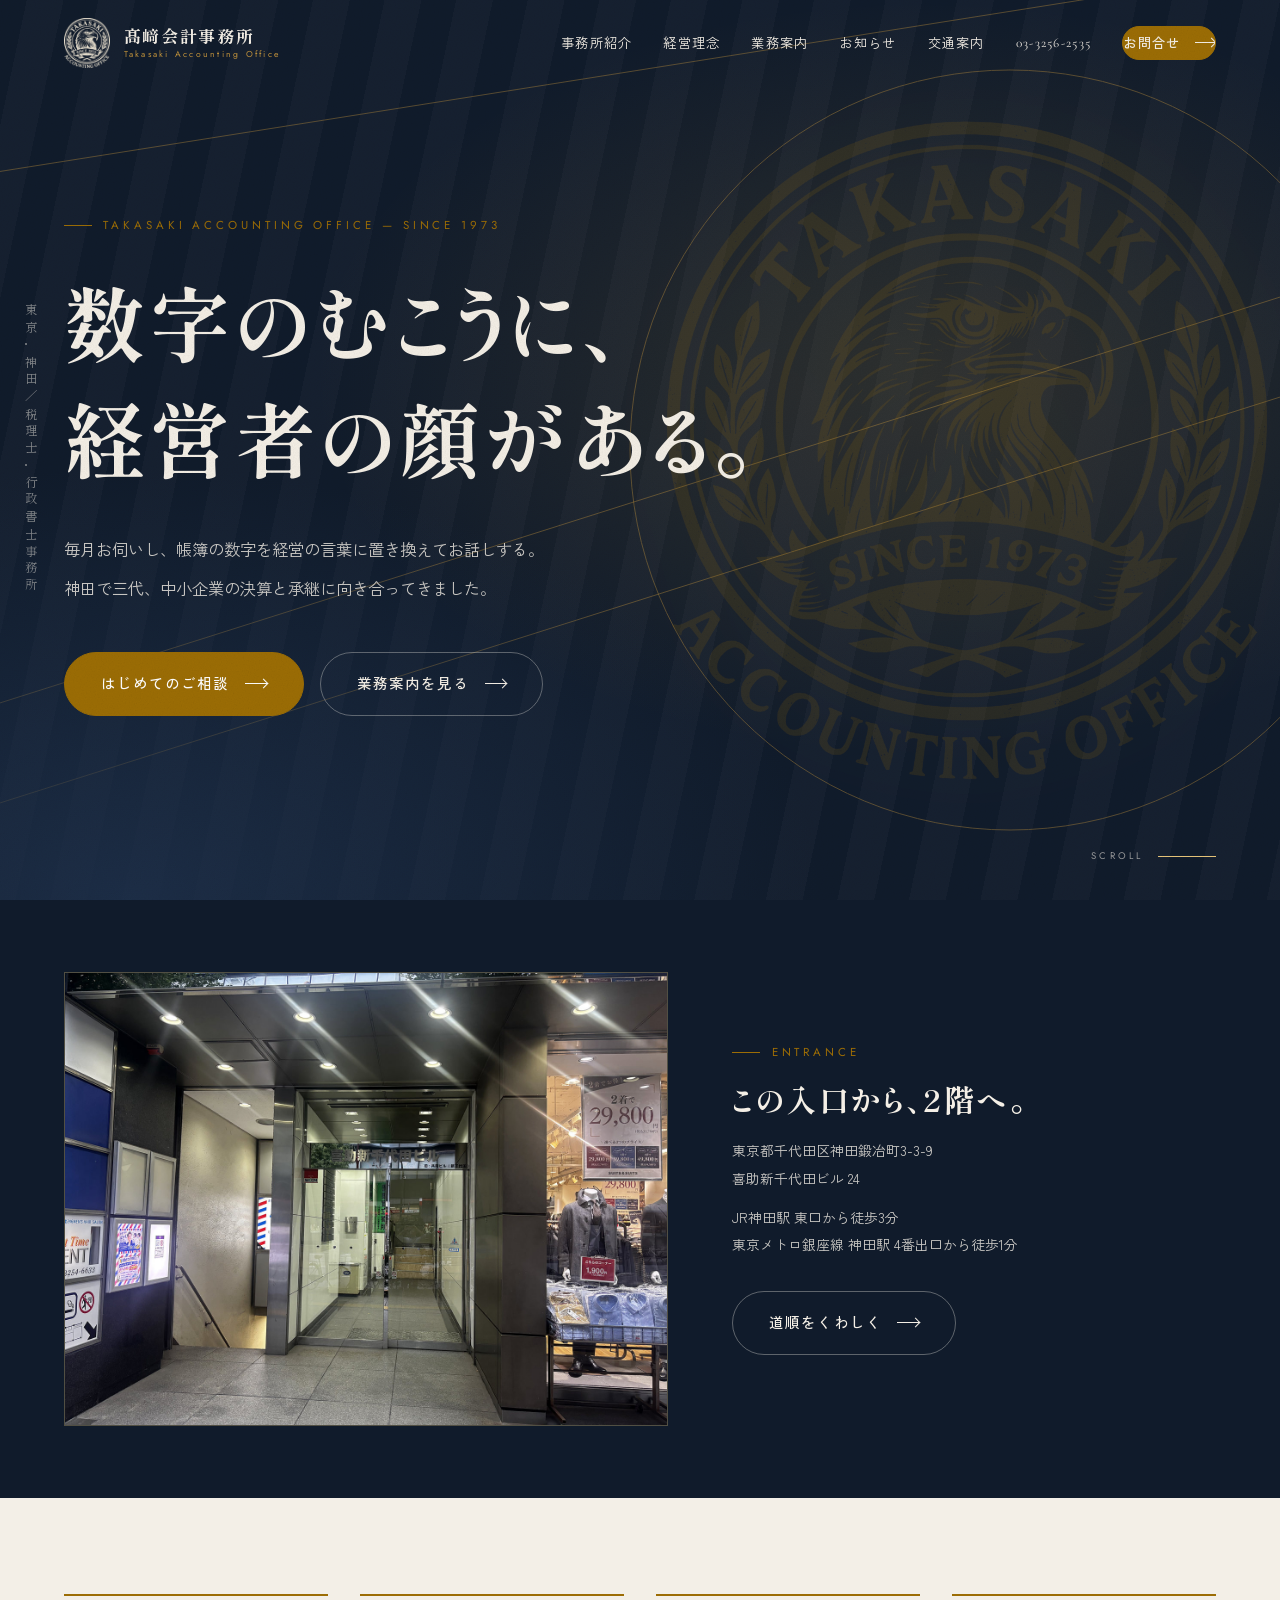
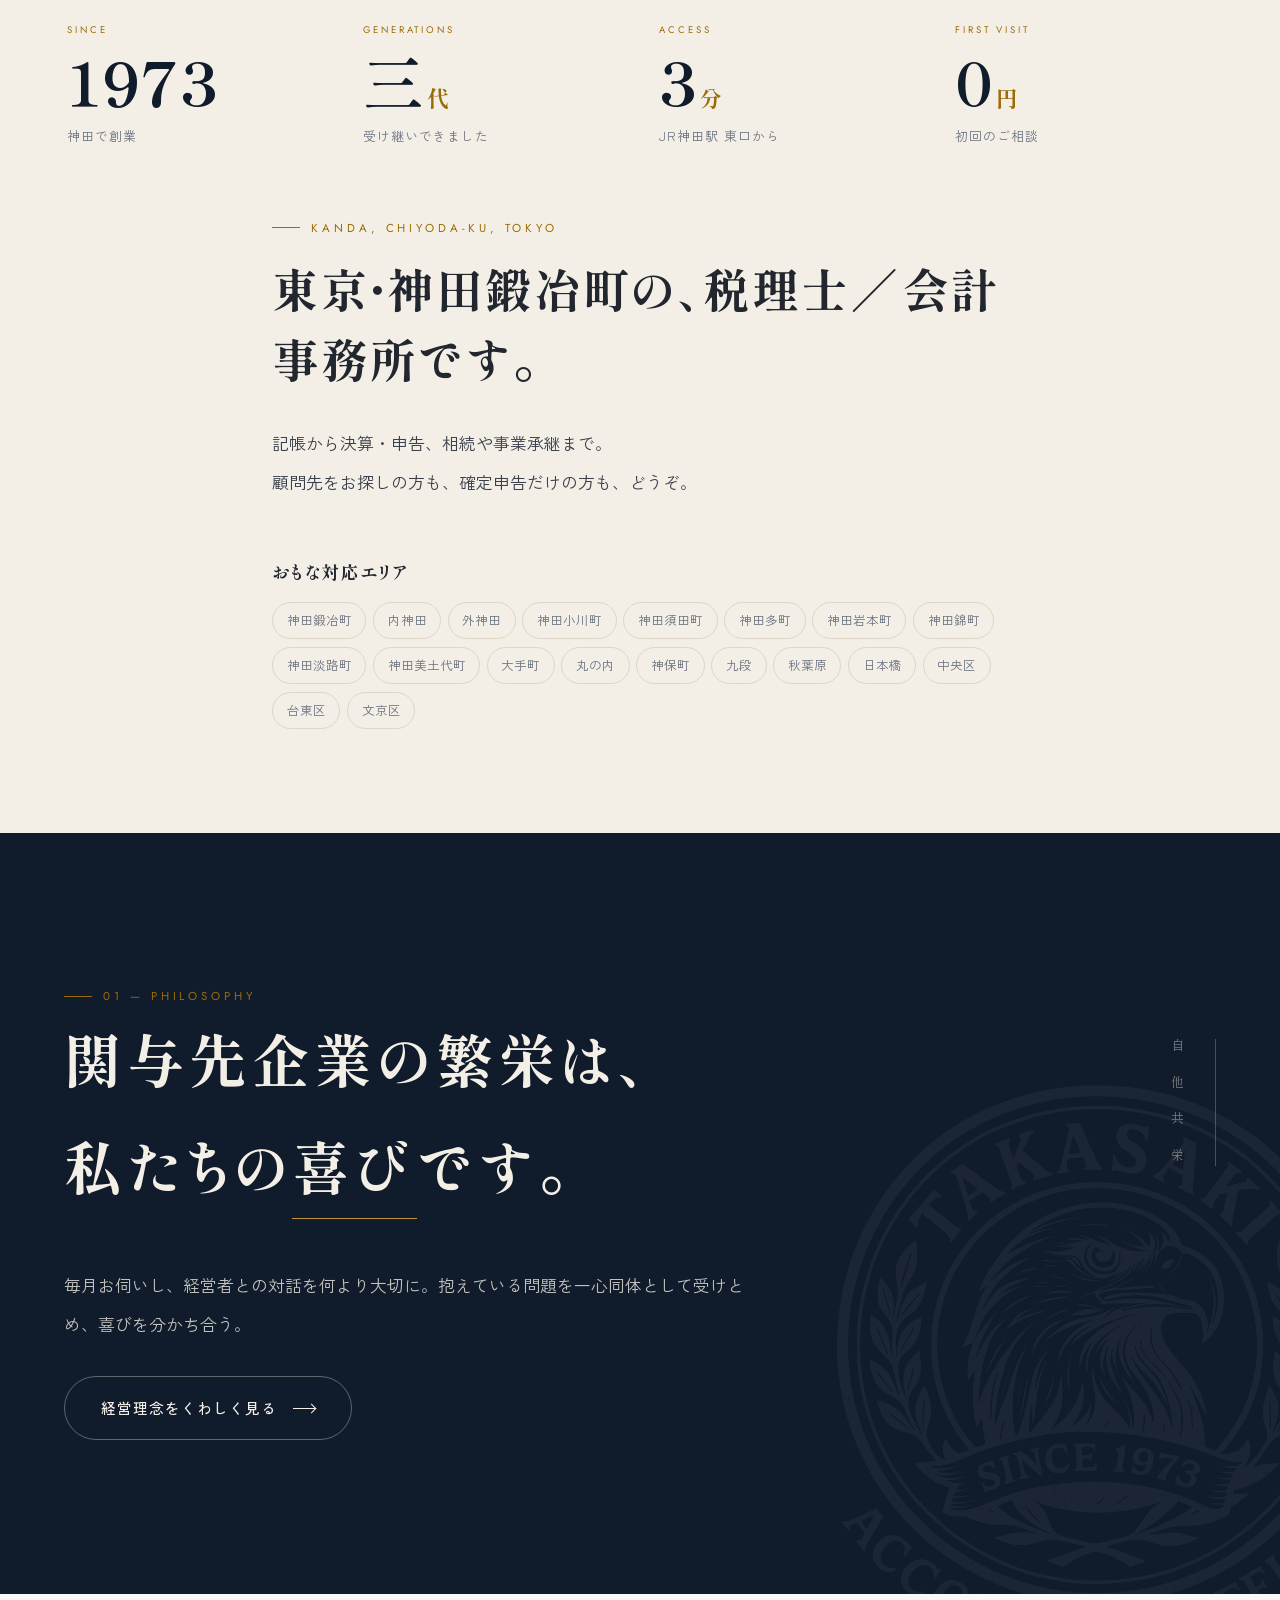
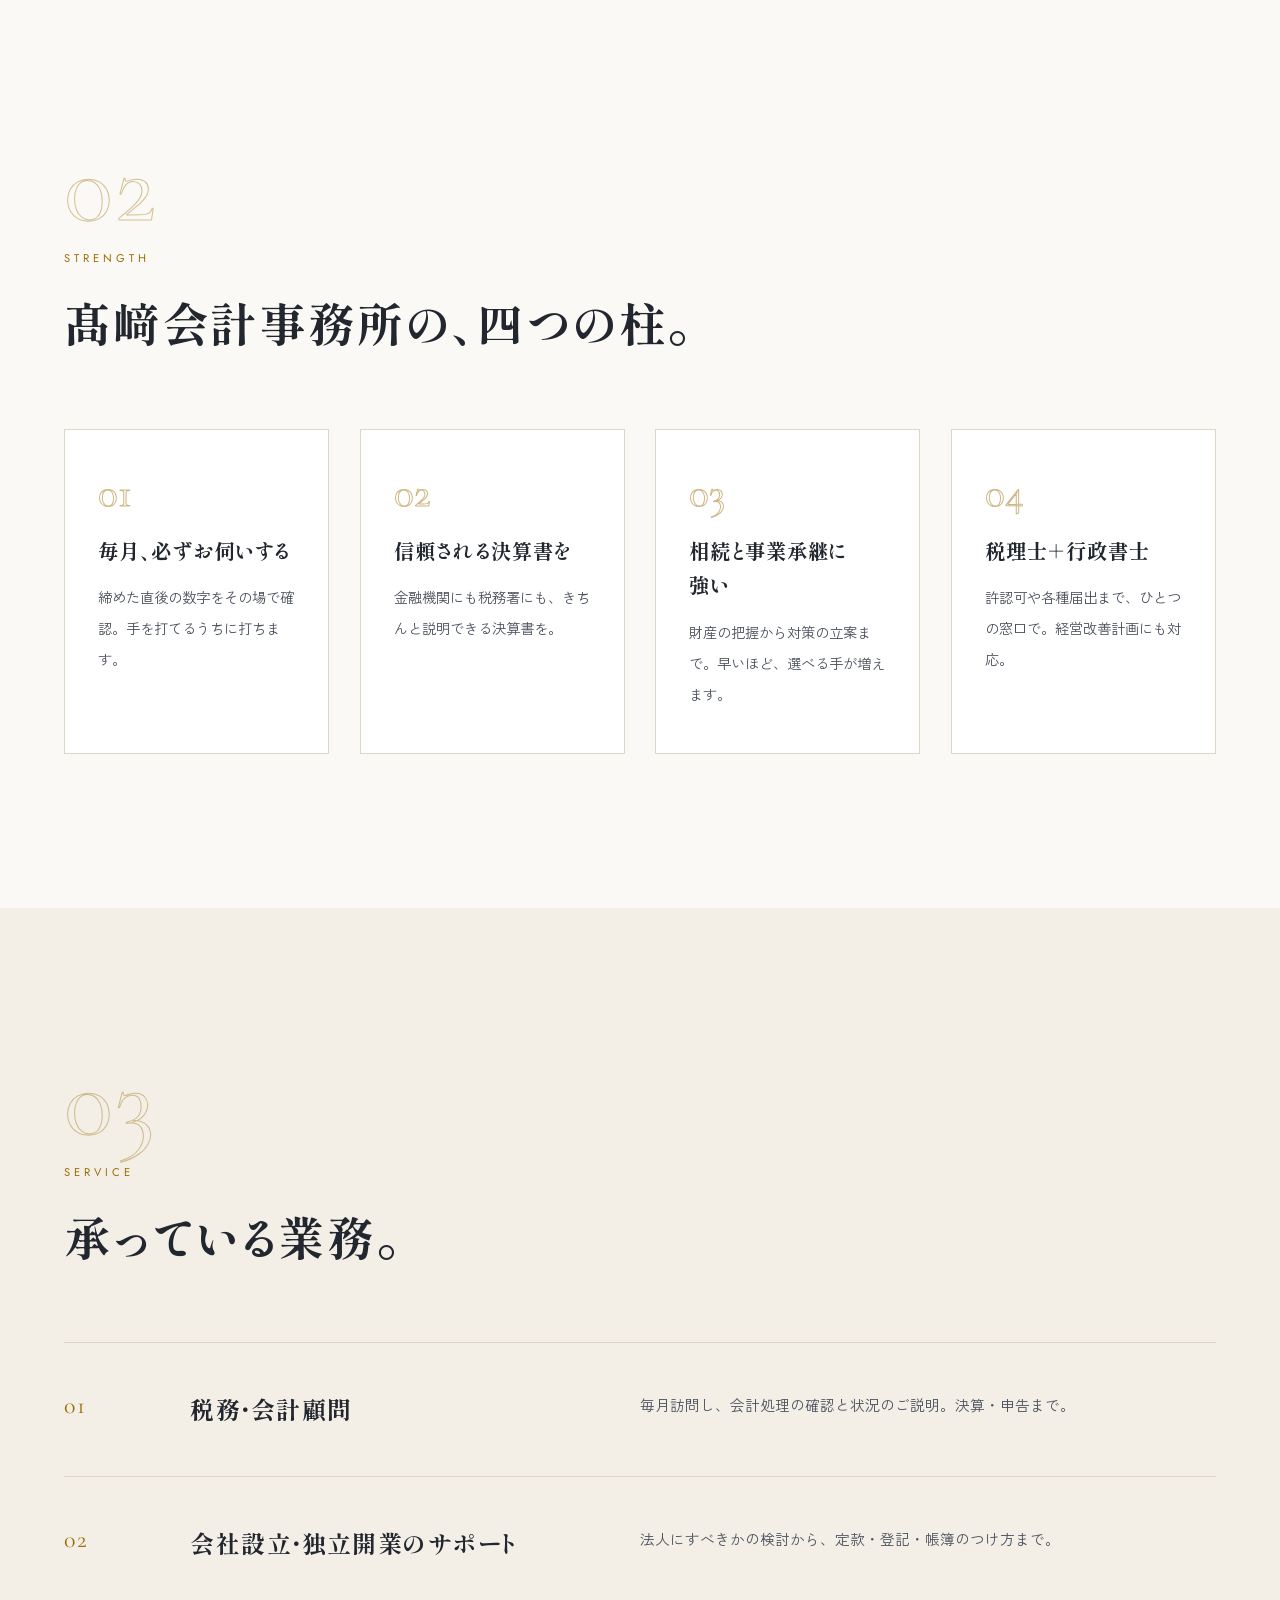
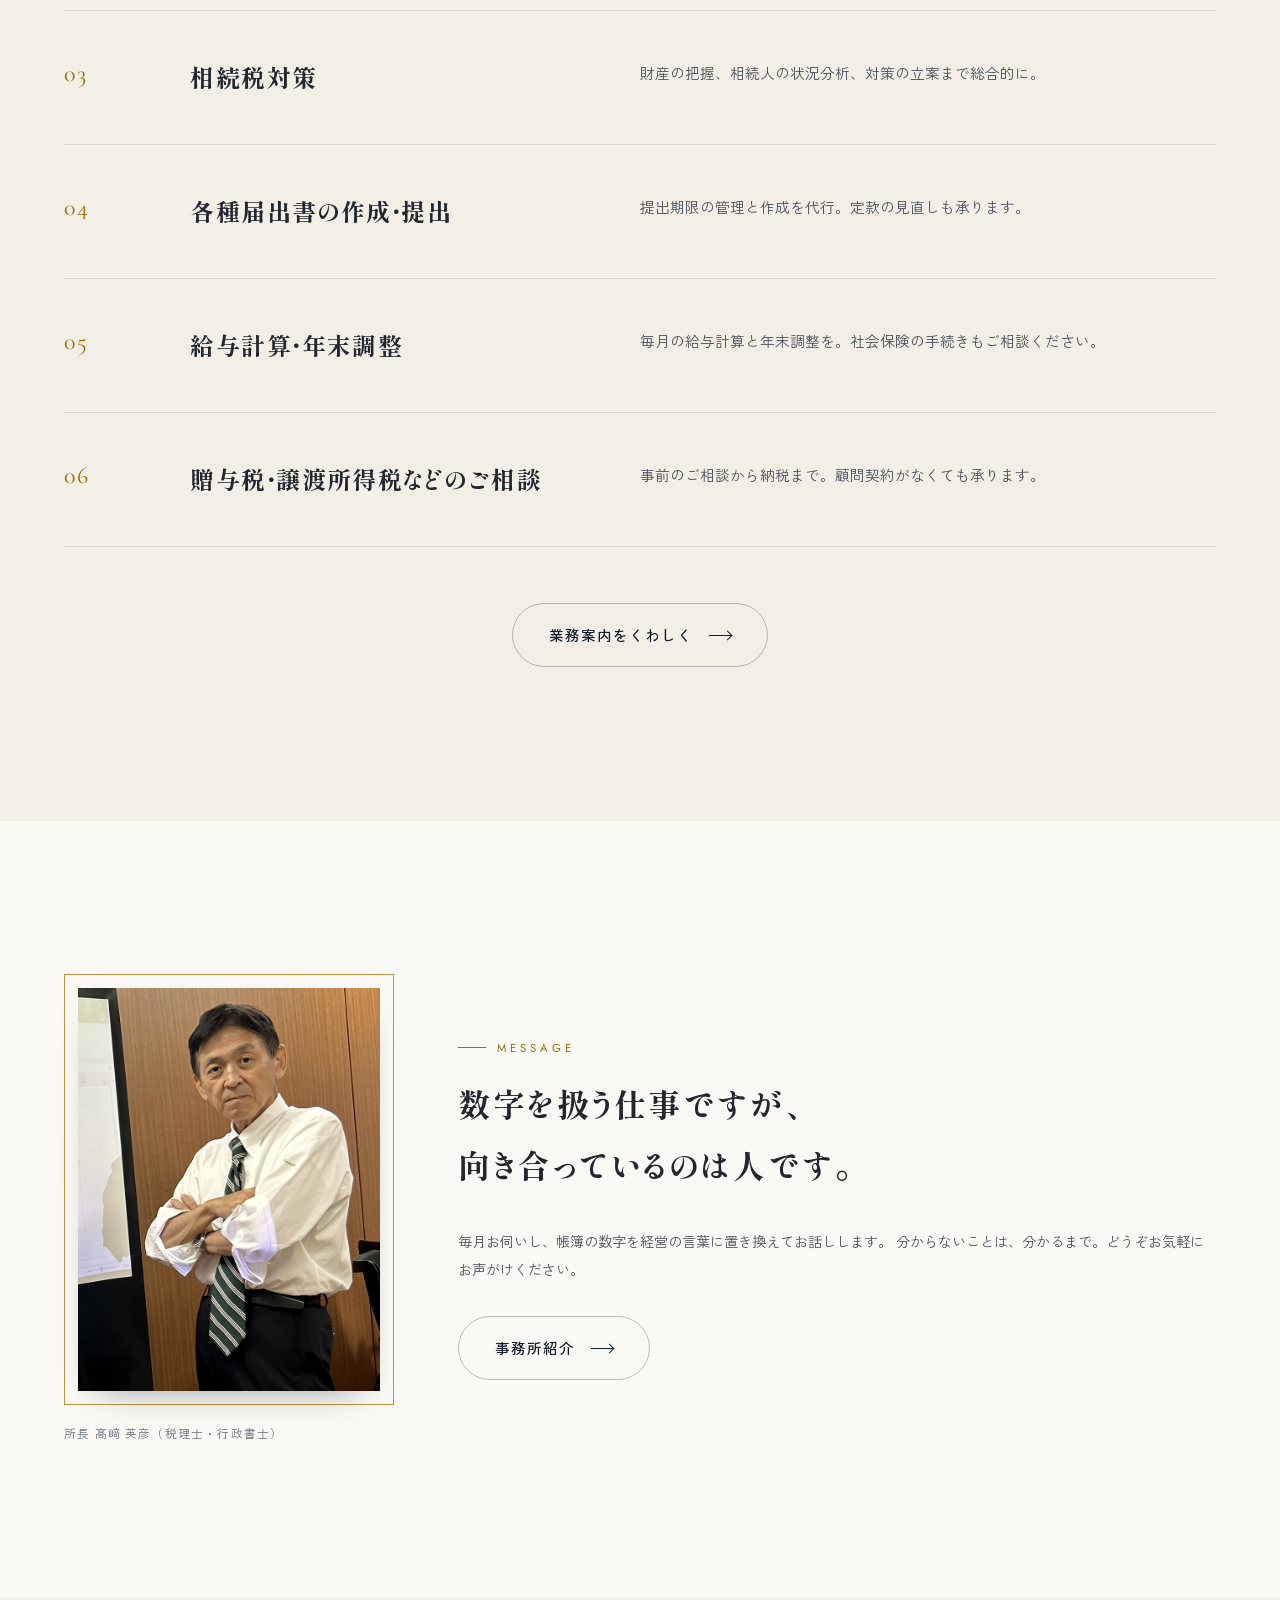
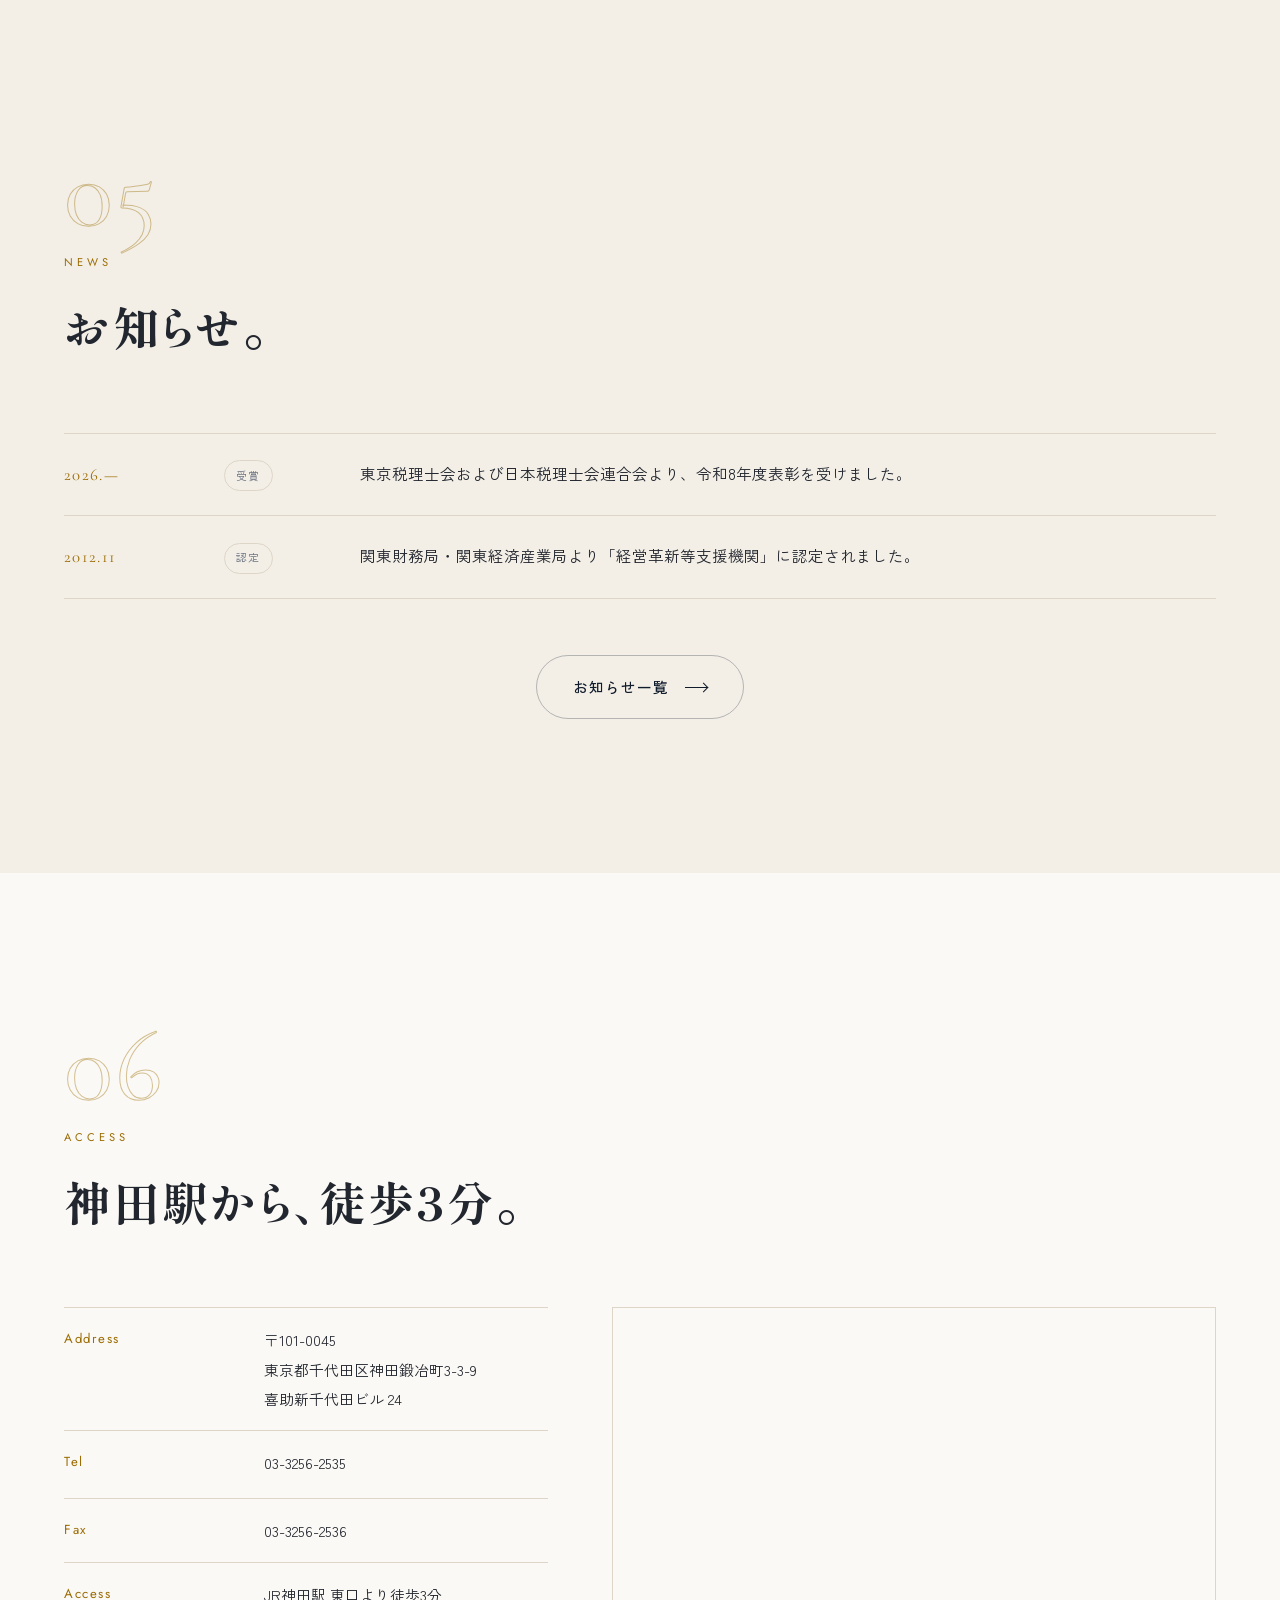
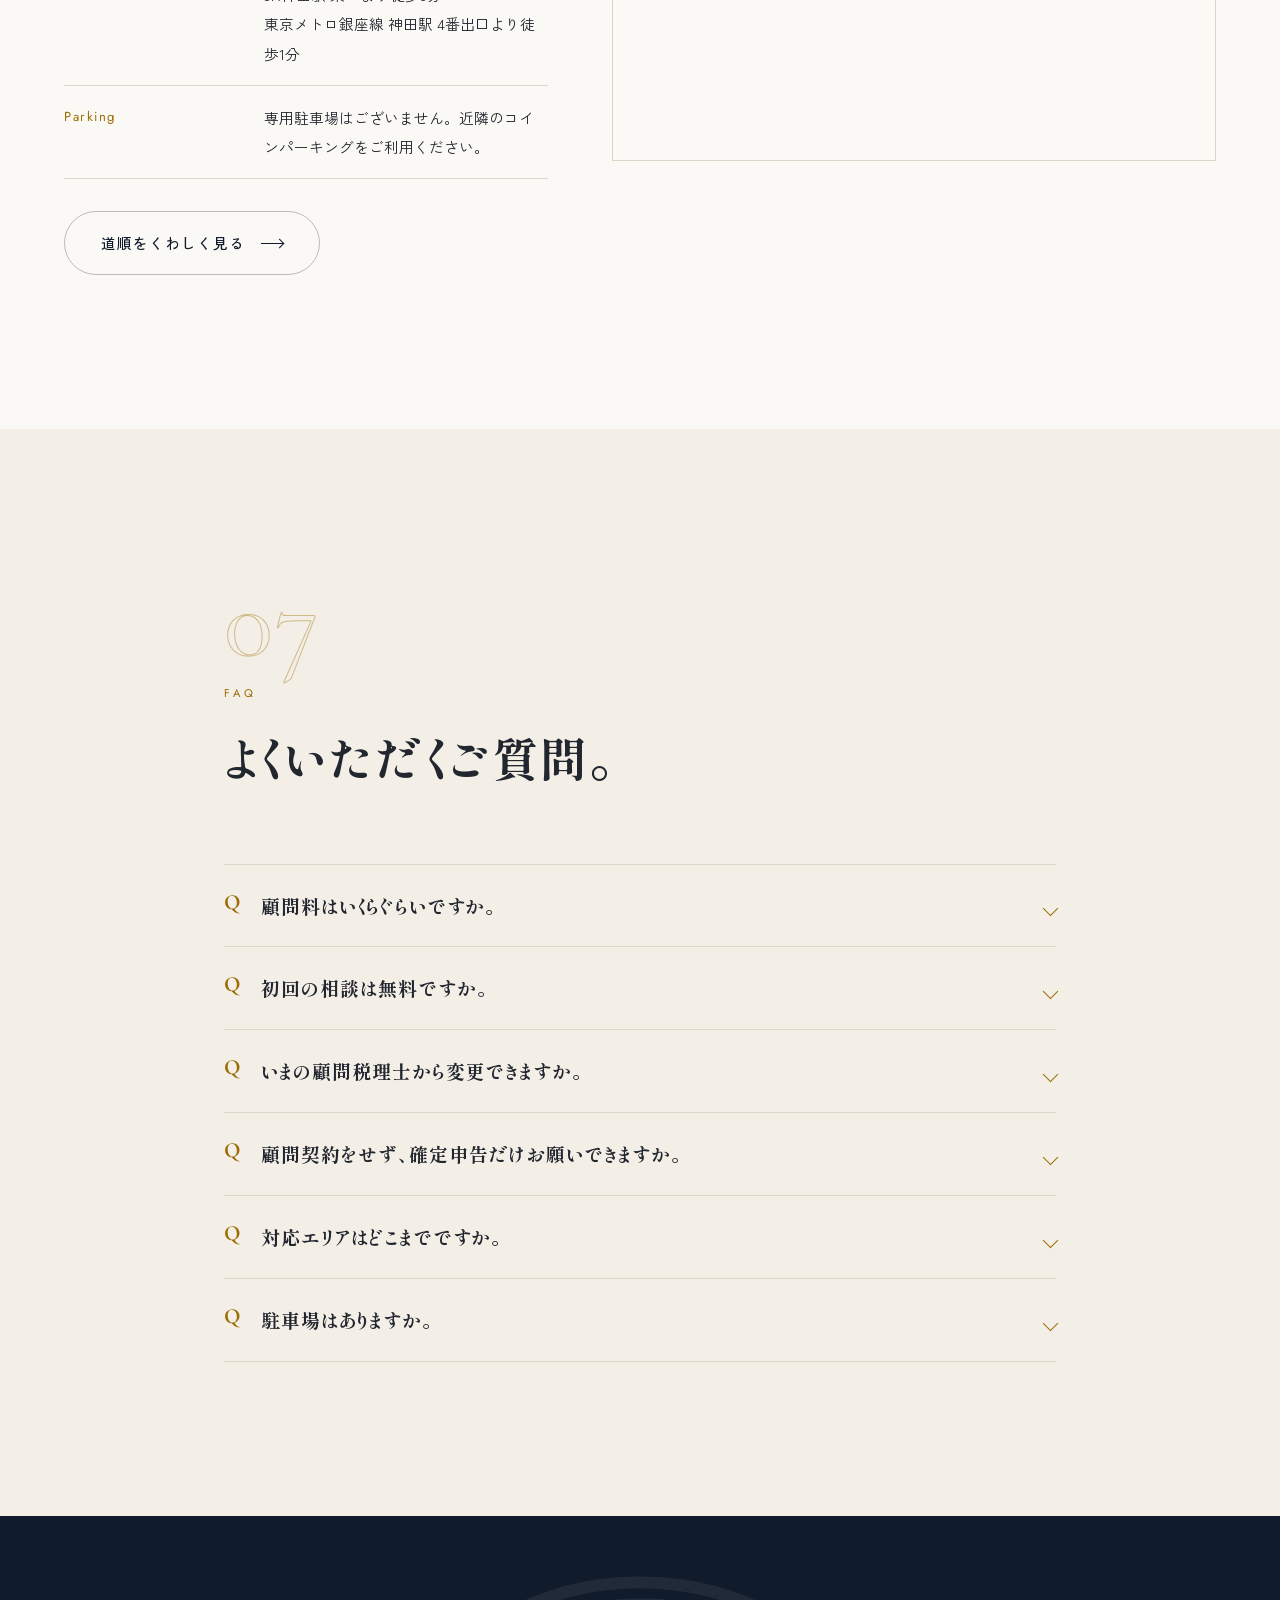
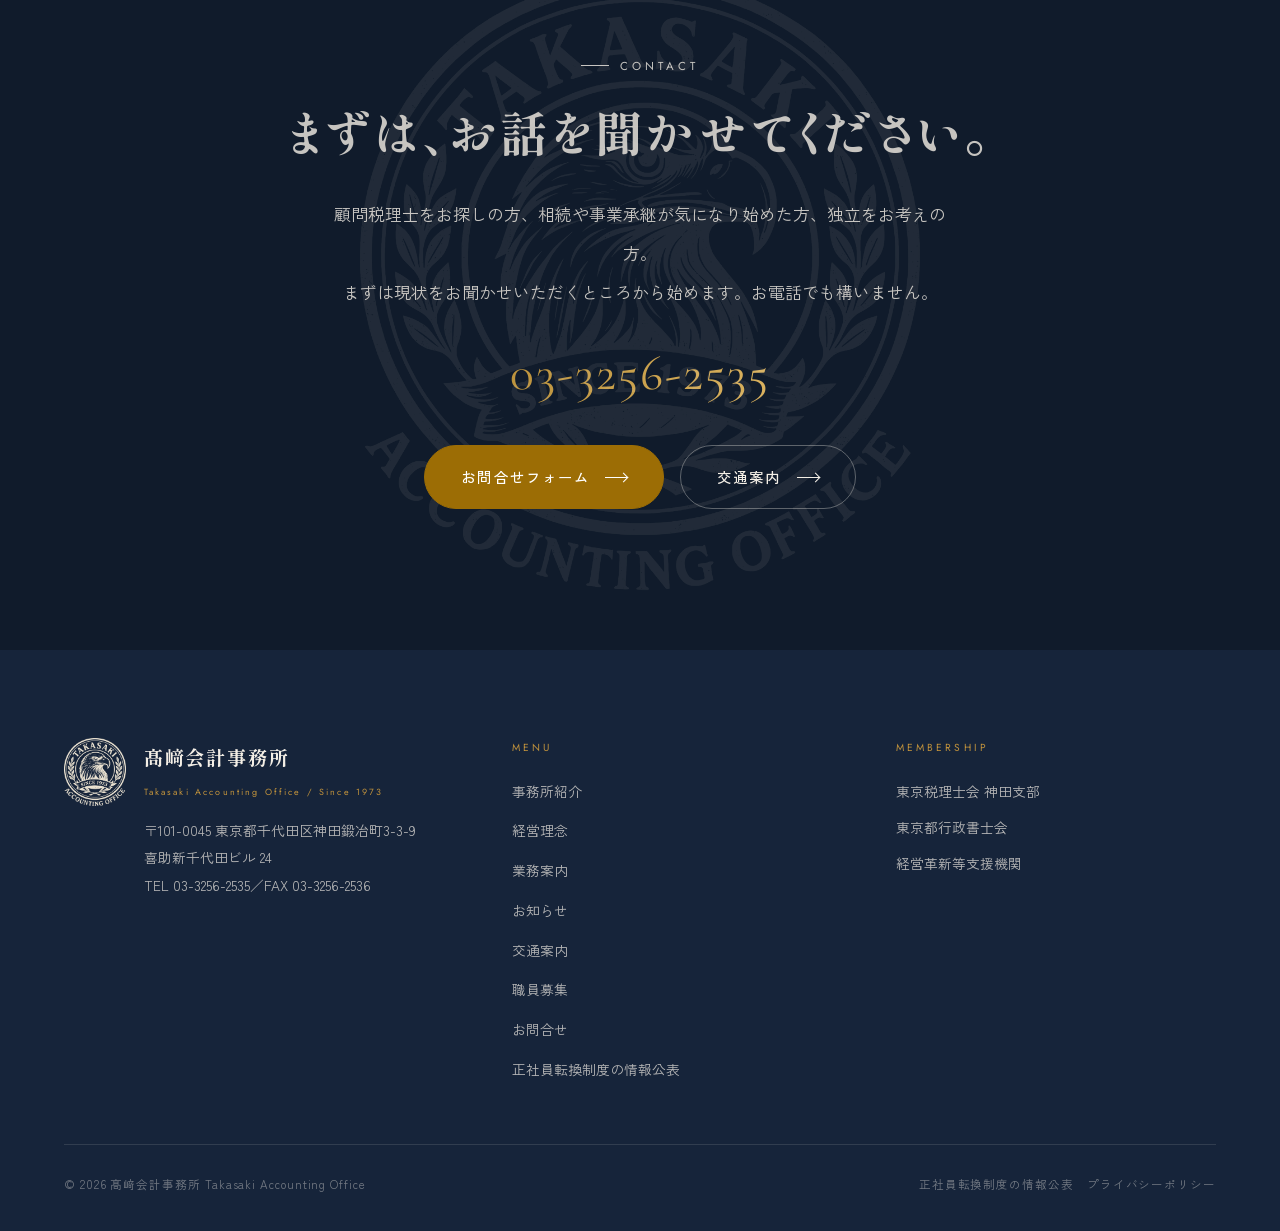
==== index.html @ 15a46e43 "正社員転換制度の情報公表ページを追加（/career-up） キャリアアップ助成金（正社員化コース）の情報公表加算の要件に基づく。 公表日は令和8年11月26日。URLは固定で運用する。  - car" ====
<!doctype html>
<html lang="ja">
<head>
<meta charset="utf-8">
<meta name="viewport" content="width=device-width, initial-scale=1">
<!-- Google Search Console の所有権確認。消さないでください -->
<meta name="google-site-verification" content="8QegLdNRgob9LxWhHqgyndq1oMF9WiNy9AwaGreu6V0" />
<title>神田の税理士・会計事務所なら髙﨑会計事務所｜東京都千代田区</title>
<meta name="description" content="東京都千代田区神田鍛冶町の税理士・会計事務所。JR神田駅から徒歩3分。法人・個人の税務顧問、月次巡回監査、会社設立、相続税対策、給与計算、経営改善計画の策定支援まで。税理士・行政書士の髙﨑会計事務所（TEL 03-3256-2535）。">
<!-- ▼独自ドメインを取得したら takasaki-hp.pages.dev を新しいドメインに一括置換してください -->
<link rel="canonical" href="https://takasaki-hp.pages.dev/">
<meta property="og:type" content="website">
<meta property="og:url" content="https://takasaki-hp.pages.dev/">
<meta property="og:site_name" content="髙﨑会計事務所">
<meta property="og:title" content="神田の税理士・会計事務所なら髙﨑会計事務所｜東京都千代田区">
<meta property="og:description" content="東京都千代田区神田鍛冶町の税理士・会計事務所。JR神田駅から徒歩3分。法人・個人の税務顧問、月次巡回監査、会社設立、相続税対策、給与計算、経営改善計画の策定支援まで。税理士・行政書士の髙﨑会計事務所（TEL 03-3256-2535）。">
<meta property="og:image" content="https://takasaki-hp.pages.dev/assets/img/ogp.jpg?v=8479a3fd">
<meta name="twitter:card" content="summary_large_image">
<link rel="icon" href="assets/img/favicon.ico?v=6ceff27e" sizes="any">
<link rel="apple-touch-icon" href="assets/img/apple-touch-icon.png?v=a73fda04">
<link rel="preconnect" href="https://fonts.googleapis.com">
<link rel="preconnect" href="https://fonts.gstatic.com" crossorigin>
<link href="https://fonts.googleapis.com/css2?family=Cormorant+Garamond:wght@300;400&family=Jost:wght@300;400&family=Shippori+Mincho+B1:wght@700;800&family=Zen+Kaku+Gothic+New:wght@400;500&display=swap" rel="stylesheet">
<link rel="stylesheet" href="assets/css/style.css">
<script type="application/ld+json">
{
  "@context": "https://schema.org",
  "@type": "WebSite",
  "name": "髙﨑会計事務所",
  "alternateName": ["高崎会計事務所", "髙﨑会計事務所（神田）", "Takasaki Accounting Office"],
  "url": "https://takasaki-hp.pages.dev/",
  "inLanguage": "ja",
  "publisher": {
    "@type": "Organization",
    "name": "髙﨑会計事務所",
    "url": "https://takasaki-hp.pages.dev/",
    "logo": "https://takasaki-hp.pages.dev/assets/img/icon-512.png?v=ceb0443e"
  }
}
</script>
<script type="application/ld+json">
{
  "@context": "https://schema.org",
  "@type": "AccountingService",
  "name": "髙﨑会計事務所",
  "alternateName": "TAKASAKI ACCOUNTING OFFICE",
  "image": "https://takasaki-hp.pages.dev/assets/img/ogp.jpg?v=8479a3fd",
  "telephone": "+81-3-3256-2535",
  "faxNumber": "+81-3-3256-2536",
  "email": "takasakikaikei@tkcnf.or.jp",
  "foundingDate": "1973",
  "address": {
    "@type": "PostalAddress",
    "postalCode": "101-0045",
    "streetAddress": "神田鍛冶町3-3-9 喜助新千代田ビル 24",
    "addressLocality": "千代田区",
    "addressRegion": "東京都",
    "addressCountry": "JP"
  },
  "areaServed": [
    {"@type":"City","name":"東京都千代田区"},
    {"@type":"City","name":"東京都中央区"},
    {"@type":"City","name":"東京都台東区"},
    {"@type":"City","name":"東京都文京区"},
    {"@type":"AdministrativeArea","name":"東京都"}
  ],
  "hasMap": "https://maps.google.com/maps?q=%E6%9D%B1%E4%BA%AC%E9%83%BD%E5%8D%83%E4%BB%A3%E7%94%B0%E5%8C%BA%E7%A5%9E%E7%94%B0%E9%8D%9B%E5%86%B6%E7%94%BA3-3-9",
  "knowsAbout": ["税務顧問","月次巡回監査","法人税申告","所得税確定申告","相続税申告","事業承継","会社設立","給与計算","年末調整","経営改善計画の策定支援","行政書士業務"],
  "member": {
    "@type": "Person",
    "name": "髙﨑英彦",
    "jobTitle": "所長・税理士・行政書士",
    "identifier": "税理士登録番号 076743",
    "memberOf": [
      {"@type":"Organization","name":"東京税理士会 神田支部"},
        {"@type":"Organization","name":"東京都行政書士会"}
    ]
  },
  "priceRange": "$$"
}
</script>
<script type="application/ld+json">
{
  "@context": "https://schema.org",
  "@type": "FAQPage",
  "mainEntity": [
    {"@type":"Question","name":"顧問料はいくらぐらいですか。","acceptedAnswer":{"@type":"Answer","text":"業種・規模・取引量によって異なります。初回の面談のうえ、書面でお見積りします。面談だけで終わっても費用はいただきません。"}},
    {"@type":"Question","name":"初回の相談は無料ですか。","acceptedAnswer":{"@type":"Answer","text":"はい、無料です。決算書や試算表をお持ちいただくと、より具体的にお話しできます。"}},
    {"@type":"Question","name":"いまの顧問税理士から変更できますか。","acceptedAnswer":{"@type":"Answer","text":"承っております。決算期の途中からお引き受けできる場合もあります。まずはご相談ください。"}},
    {"@type":"Question","name":"顧問契約をせず、確定申告だけお願いできますか。","acceptedAnswer":{"@type":"Answer","text":"可能です。贈与税・譲渡所得税など、単発のご相談も歓迎しています。"}},
    {"@type":"Question","name":"対応エリアはどこまでですか。","acceptedAnswer":{"@type":"Answer","text":"千代田区神田を中心に、中央区・台東区・文京区など。それ以外の地域もご相談ください。"}},
    {"@type":"Question","name":"駐車場はありますか。","acceptedAnswer":{"@type":"Answer","text":"専用駐車場はございません。近隣のコインパーキングをご利用ください。JR神田駅から徒歩3分です。"}}
  ]
}
</script>
</head>
<body>
<a class="skip" href="#main">本文へ移動</a>

<!-- ============ ヘッダー ============ -->
<header class="hdr">
  <div class="hdr__in wrap--wide">
    <a class="hdr__brand" href="index.html">
      <span class="hdr__crest">
        <img class="on-dark" src="assets/img/mark-cream.png?v=f8b53861" alt="">
        <img class="on-light" src="assets/img/mark-gold.png?v=872eae30" alt="">
      </span>
      <span class="hdr__name">
        <span class="hdr__ja">髙﨑会計事務所</span>
        <span class="hdr__en">Takasaki Accounting Office</span>
      </span>
    </a>
    <nav class="hdr__nav">
      <a href="office.html">事務所紹介</a>
      <a href="philosophy.html">経営理念</a>
      <a href="service.html">業務案内</a>
      <a href="news.html">お知らせ</a>
      <a href="access.html">交通案内</a>
      <a class="hdr__tel" href="tel:0332562535">03-3256-2535</a>
      <a class="btn btn--gold hdr__cta" href="contact.html">お問合せ<i class="btn__arrow"></i></a>
    </nav>
    <button class="burger" aria-label="メニューを開く" aria-expanded="false"><span></span><span></span></button>
  </div>
</header>

<!-- ============ スマホメニュー ============ -->
<nav class="drawer">
  <a href="index.html" style="--i:0">トップ<small>HOME</small></a>
  <a href="office.html" style="--i:1">事務所紹介<small>OFFICE</small></a>
  <a href="philosophy.html" style="--i:2">経営理念<small>PHILOSOPHY</small></a>
  <a href="service.html" style="--i:3">業務案内<small>SERVICE</small></a>
  <a href="news.html" style="--i:4">お知らせ<small>NEWS</small></a>
  <a href="access.html" style="--i:5">交通案内<small>ACCESS</small></a>
  <a href="recruit.html" style="--i:6">職員募集<small>RECRUIT</small></a>
  <a href="contact.html" style="--i:7">お問合せ<small>CONTACT</small></a>
  <div class="drawer__foot">
    <span class="eyebrow">お電話でのご相談</span>
    <a class="drawer__tel" href="tel:0332562535">03-3256-2535</a>
    <small>東京都千代田区神田鍛冶町3-3-9 喜助新千代田ビル 24</small>
  </div>
</nav>

<main id="main">

<!-- ============ ヒーロー ============ -->
<section class="hero">
  <div class="hero__bg">
    <svg class="hero__lines" viewBox="0 0 1440 900" preserveAspectRatio="xMidYMid slice" aria-hidden="true">
      <path style="--len:1700;--d:0"   d="M-100 760 L1540 240"/>
      <path style="--len:1700;--d:.25" d="M-100 860 L1540 340"/>
      <path style="--len:1700;--d:.5"  d="M-100 200 L1540 -60" opacity=".25"/>
      <circle style="--len:2400;--d:.7" cx="1090" cy="450" r="380"/>
    </svg>
    <img class="hero__crest" src="assets/img/logo-gold.png?v=e9d41e8d" alt="" aria-hidden="true">
  </div>

  <div class="hero__inner wrap">
    <p class="eyebrow">Takasaki Accounting Office — Since 1973</p>
    <h1 class="hero__title">
      <span class="ln"><span style="--d:0">数字のむこうに、</span></span>
      <span class="ln"><span style="--d:.14">経営者の顔がある。</span></span>
    </h1>
    <p class="hero__lead">
      毎月お伺いし、帳簿の数字を経営の言葉に置き換えてお話しする。<br class="brpc">
      神田で三代、中小企業の決算と承継に向き合ってきました。
    </p>
    <div class="hero__cta">
      <a class="btn btn--gold" href="contact.html">はじめてのご相談<i class="btn__arrow"></i></a>
      <a class="btn btn--light" href="service.html">業務案内を見る<i class="btn__arrow"></i></a>
    </div>
  </div>

  <div class="hero__vert">東京・神田／税理士・行政書士事務所</div>
  <div class="hero__scroll"><span>SCROLL</span><i></i></div>
</section>

<!-- ============ 玄関 ============ -->
<section class="entrance">
  <div class="wrap entrance__grid">
    <img src="assets/img/entrance.jpg?v=1a5e864a" alt="喜助新千代田ビルの入口" width="1400" height="1050">
    <div class="entrance__in">
      <p class="eyebrow">Entrance</p>
      <p class="entrance__t">この入口から、2階へ。</p>
      <p class="entrance__d">
        東京都千代田区神田鍛冶町3-3-9<br>
        喜助新千代田ビル 24
      </p>
      <p class="entrance__d">
        JR神田駅 東口から徒歩3分<br>
        東京メトロ銀座線 神田駅 4番出口から徒歩1分
      </p>
      <p class="mt-m"><a class="btn btn--light" href="access.html">道順をくわしく<i class="btn__arrow"></i></a></p>
    </div>
  </div>
</section>

<!-- ============ 数字で見る ============ -->
<section class="sec sec--paper" id="about-kanda" style="padding-block:clamp(3.5rem,8vw,6rem)">
  <div class="wrap">
    <dl class="facts" data-reveal>
      <div><span>Since</span><dt>1973</dt><dd>神田で創業</dd></div>
      <div><span>Generations</span><dt>三<span>代</span></dt><dd>受け継いできました</dd></div>
      <div><span>Access</span><dt>3<span>分</span></dt><dd>JR神田駅 東口から</dd></div>
      <div><span>First visit</span><dt>0<span>円</span></dt><dd>初回のご相談</dd></div>
    </dl>

    <div class="wrap" style="max-width:46rem;padding:0;margin-top:clamp(3rem,6vw,4.5rem)">
      <p class="eyebrow">Kanda, Chiyoda-ku, Tokyo</p>
      <h2 class="sechead__jp split mt-s">東京・神田鍛冶町の、<br class="brpc">税理士／会計事務所です。</h2>
      <p class="lead mt-m" data-reveal>
        記帳から決算・申告、相続や事業承継まで。<br class="brpc">
        顧問先をお探しの方も、確定申告だけの方も、どうぞ。
      </p>

      <h3 class="prof__name mt-l" style="font-size:1.1rem">おもな対応エリア</h3>
      <p class="mt-s" data-reveal style="--i:2">
        <span class="pill">神田鍛冶町</span><span class="pill">内神田</span><span class="pill">外神田</span><span class="pill">神田小川町</span><span class="pill">神田須田町</span><span class="pill">神田多町</span><span class="pill">神田岩本町</span><span class="pill">神田錦町</span><span class="pill">神田淡路町</span><span class="pill">神田美土代町</span><span class="pill">大手町</span><span class="pill">丸の内</span><span class="pill">神保町</span><span class="pill">九段</span><span class="pill">秋葉原</span><span class="pill">日本橋</span><span class="pill">中央区</span><span class="pill">台東区</span><span class="pill">文京区</span>
      </p>
    </div>
  </div>
</section>


<!-- ============ 01 経営理念 ============ -->
<section class="sec sec--ink" id="philosophy">
  <div class="wrap">
    <div class="philo">
      <div>
        <p class="eyebrow">01 — Philosophy</p>
        <blockquote class="philo__quote" data-reveal>
          関与先企業の繁栄は、<br>私たちの<em>喜び</em>です。
        </blockquote>
      </div>
      <div class="philo__vert">自　他　共　栄</div>
    </div>
    <div class="philo__body">
      <p class="lead" data-reveal>
        毎月お伺いし、経営者との対話を何より大切に。抱えている問題を一心同体として受けとめ、喜びを分かち合う。
      </p>
      <p class="mt-m" data-reveal style="--i:1">
        <a class="btn btn--light" href="philosophy.html">経営理念をくわしく見る<i class="btn__arrow"></i></a>
      </p>
    </div>
  </div>
  <img class="sec__watermark" src="assets/img/logo-cream.png?v=29277149" alt="" aria-hidden="true">
</section>

<!-- ============ 02 選ばれる理由 ============ -->
<section class="sec" id="strength">
  <div class="wrap">
    <div class="sechead">
      <span class="sechead__no">02</span>
      <span class="sechead__en">Strength</span>
      <h2 class="sechead__jp split">髙﨑会計事務所の、四つの柱。</h2>
    </div>

    <div class="grid-3" data-stagger>
      <article class="card" data-reveal>
        <span class="card__no">01</span>
        <h3 class="card__t">毎月、必ずお伺いする</h3>
        <p class="card__d">締めた直後の数字をその場で確認。手を打てるうちに打ちます。</p>
      </article>
      <article class="card" data-reveal>
        <span class="card__no">02</span>
        <h3 class="card__t">信頼される決算書を</h3>
        <p class="card__d">金融機関にも税務署にも、きちんと説明できる決算書を。</p>
      </article>
      <article class="card" data-reveal>
        <span class="card__no">03</span>
        <h3 class="card__t">相続と事業承継に強い</h3>
        <p class="card__d">財産の把握から対策の立案まで。早いほど、選べる手が増えます。</p>
      </article>
      <article class="card" data-reveal>
        <span class="card__no">04</span>
        <h3 class="card__t">税理士＋行政書士</h3>
        <p class="card__d">許認可や各種届出まで、ひとつの窓口で。経営改善計画にも対応。</p>
      </article>
    </div>
  </div>
</section>

<!-- ============ 03 業務案内 ============ -->
<section class="sec sec--paper" id="service">
  <div class="wrap">
    <div class="sechead">
      <span class="sechead__no">03</span>
      <span class="sechead__en">Service</span>
      <h2 class="sechead__jp split">承っている業務。</h2>
    </div>

    <div class="svc">
      <a class="svc__item" href="service.html#komon">
        <span class="svc__no">01</span>
        <span class="svc__t">税務・会計顧問</span>
        <span class="svc__d">毎月訪問し、会計処理の確認と状況のご説明。決算・申告まで。</span>
      </a>
      <a class="svc__item" href="service.html#setsuritsu">
        <span class="svc__no">02</span>
        <span class="svc__t">会社設立・独立開業のサポート</span>
        <span class="svc__d">法人にすべきかの検討から、定款・登記・帳簿のつけ方まで。</span>
      </a>
      <a class="svc__item" href="service.html#souzoku">
        <span class="svc__no">03</span>
        <span class="svc__t">相続税対策</span>
        <span class="svc__d">財産の把握、相続人の状況分析、対策の立案まで総合的に。</span>
      </a>
      <a class="svc__item" href="service.html#todokede">
        <span class="svc__no">04</span>
        <span class="svc__t">各種届出書の作成・提出</span>
        <span class="svc__d">提出期限の管理と作成を代行。定款の見直しも承ります。</span>
      </a>
      <a class="svc__item" href="service.html#kyuyo">
        <span class="svc__no">05</span>
        <span class="svc__t">給与計算・年末調整</span>
        <span class="svc__d">毎月の給与計算と年末調整を。社会保険の手続きもご相談ください。</span>
      </a>
      <a class="svc__item" href="service.html#sonota">
        <span class="svc__no">06</span>
        <span class="svc__t">贈与税・譲渡所得税などのご相談</span>
        <span class="svc__d">事前のご相談から納税まで。顧問契約がなくても承ります。</span>
      </a>
    </div>

    <p class="mt-l center" data-reveal>
      <a class="btn btn--ghost" href="service.html">業務案内をくわしく<i class="btn__arrow"></i></a>
    </p>
  </div>
</section>

<!-- ============ 04 所長 ============ -->
<section class="sec" id="profile">
  <div class="wrap">
    <div class="prof">
      <figure class="prof__fig" data-reveal>
        <div class="prof__frame"><img src="assets/img/daihyo.jpg?v=93c72579" alt="所長 髙﨑英彦（税理士・行政書士）" width="720" height="960"></div>
        <figcaption class="prof__cap">所長 髙﨑 英彦（税理士・行政書士）</figcaption>
      </figure>

      <div data-reveal style="--i:1">
        <p class="eyebrow">Message</p>
        <p class="tagline mt-s">数字を扱う仕事ですが、<br class="brpc">向き合っているのは人です。</p>
        <p class="gen__txt mt-m">
          毎月お伺いし、帳簿の数字を経営の言葉に置き換えてお話しします。
          分からないことは、分かるまで。どうぞお気軽にお声がけください。
        </p>
        <p class="mt-m">
          <a class="btn btn--ghost" href="office.html">事務所紹介<i class="btn__arrow"></i></a>
        </p>
      </div>
    </div>
  </div>
</section>

<!-- ============ 05 お知らせ ============ -->
<section class="sec sec--paper" id="news">
  <div class="wrap">
    <div class="sechead">
      <span class="sechead__no">05</span>
      <span class="sechead__en">News</span>
      <h2 class="sechead__jp split">お知らせ。</h2>
    </div>

    <div data-stagger>
      <a class="news__item" href="news.html" data-reveal>
        <span class="news__date">2026.—</span>
        <span class="news__tag">受賞</span>
        <span class="news__t">東京税理士会および日本税理士会連合会より、令和8年度表彰を受けました。</span>
      </a>
      <a class="news__item" href="news.html" data-reveal>
        <span class="news__date">2012.11</span>
        <span class="news__tag">認定</span>
        <span class="news__t">関東財務局・関東経済産業局より「経営革新等支援機関」に認定されました。</span>
      </a>
    </div>

    <p class="mt-l center" data-reveal>
      <a class="btn btn--ghost" href="news.html">お知らせ一覧<i class="btn__arrow"></i></a>
    </p>
  </div>
</section>

<!-- ============ 06 交通案内 ============ -->
<section class="sec" id="access">
  <div class="wrap">
    <div class="sechead">
      <span class="sechead__no">06</span>
      <span class="sechead__en">Access</span>
      <h2 class="sechead__jp split">神田駅から、徒歩3分。</h2>
    </div>

    <div class="access">
      <div data-reveal>
        <dl class="dl">
          <div><dt>Address</dt><dd>〒101-0045<br>東京都千代田区神田鍛冶町3-3-9<br>喜助新千代田ビル 24</dd></div>
          <div><dt>Tel</dt><dd><a class="ul" href="tel:0332562535">03-3256-2535</a></dd></div>
          <div><dt>Fax</dt><dd>03-3256-2536</dd></div>
          <div><dt>Access</dt><dd>JR神田駅 東口より徒歩3分<br>東京メトロ銀座線 神田駅 4番出口より徒歩1分</dd></div>
          <div><dt>Parking</dt><dd>専用駐車場はございません。近隣のコインパーキングをご利用ください。</dd></div>
        </dl>
        <p class="mt-m">
          <a class="btn btn--ghost" href="access.html">道順をくわしく見る<i class="btn__arrow"></i></a>
        </p>
      </div>

      <div class="map" data-reveal style="--i:1">
        <iframe src="https://maps.google.com/maps?q=%E9%AB%99%EF%A8%91%E4%BC%9A%E8%A8%88%E4%BA%8B%E5%8B%99%E6%89%80%20%E7%A5%9E%E7%94%B0%E9%8D%9B%E5%86%B6%E7%94%BA&z=18&output=embed" loading="lazy" title="髙﨑会計事務所の地図" referrerpolicy="no-referrer-when-downgrade"></iframe>
      </div>
    </div>
  </div>
</section>

<!-- ============ 07 よくあるご質問 ============ -->
<section class="sec sec--paper" id="faq">
  <div class="wrap" style="max-width:52rem">
    <div class="sechead">
      <span class="sechead__no">07</span>
      <span class="sechead__en">FAQ</span>
      <h2 class="sechead__jp split">よくいただくご質問。</h2>
    </div>

    <div class="faq" data-stagger>
      <details class="faq__i" data-reveal>
        <summary>顧問料はいくらぐらいですか。</summary>
        <div class="faq__a">業種・規模・取引量によって異なります。初回の面談のうえ、書面でお見積りします。面談だけで終わっても費用はいただきません。</div>
      </details>
      <details class="faq__i" data-reveal>
        <summary>初回の相談は無料ですか。</summary>
        <div class="faq__a">はい、無料です。決算書や試算表をお持ちいただくと、より具体的にお話しできます。</div>
      </details>
      <details class="faq__i" data-reveal>
        <summary>いまの顧問税理士から変更できますか。</summary>
        <div class="faq__a">承っております。決算期の途中からお引き受けできる場合もあります。まずはご相談ください。</div>
      </details>
      <details class="faq__i" data-reveal>
        <summary>顧問契約をせず、確定申告だけお願いできますか。</summary>
        <div class="faq__a">可能です。贈与税・譲渡所得税など、単発のご相談も歓迎しています。</div>
      </details>
      <details class="faq__i" data-reveal>
        <summary>対応エリアはどこまでですか。</summary>
        <div class="faq__a">千代田区神田を中心に、中央区・台東区・文京区など。それ以外の地域もご相談ください。</div>
      </details>
      <details class="faq__i" data-reveal>
        <summary>駐車場はありますか。</summary>
        <div class="faq__a">専用駐車場はございません。近隣のコインパーキングをご利用ください。JR神田駅から徒歩3分です。</div>
      </details>
    </div>
  </div>
</section>

<!-- ============ CTA ============ -->
<section class="cta">
  <img class="cta__crest" src="assets/img/logo-cream.png?v=29277149" alt="" aria-hidden="true">
  <div class="wrap">
    <p class="eyebrow" style="justify-content:center">Contact</p>
    <p class="cta__t mt-s">まずは、お話を聞かせてください。</p>
    <p class="lead" style="max-width:38em;margin-inline:auto">
      顧問税理士をお探しの方、相続や事業承継が気になり始めた方、独立をお考えの方。<br>まずは現状をお聞かせいただくところから始めます。お電話でも構いません。
    </p>
    <a class="cta__tel mt-m foil" href="tel:0332562535">03-3256-2535</a>
    <div class="cta__row">
      <a class="btn btn--gold" href="contact.html">お問合せフォーム<i class="btn__arrow"></i></a>
      <a class="btn btn--light" href="access.html">交通案内<i class="btn__arrow"></i></a>
    </div>
  </div>
</section>

</main>

<!-- ============ フッター ============ -->
<footer class="ftr">
  <div class="wrap">
    <div class="ftr__top">
      <div class="ftr__brand">
        <img src="assets/img/mark-cream.png?v=f8b53861" alt="髙﨑会計事務所">
        <div>
          <p class="ftr__ja">髙﨑会計事務所</p>
          <p class="ftr__en">Takasaki Accounting Office / Since 1973</p>
          <p style="margin-top:1rem;line-height:2">
            〒101-0045 東京都千代田区神田鍛冶町3-3-9<br>
            喜助新千代田ビル 24<br>
            TEL <a class="ul" href="tel:0332562535">03-3256-2535</a>／FAX 03-3256-2536
          </p>
        </div>
      </div>

      <div>
        <h3>Menu</h3>
        <ul>
          <li><a class="ul" href="office.html">事務所紹介</a></li>
          <li><a class="ul" href="philosophy.html">経営理念</a></li>
          <li><a class="ul" href="service.html">業務案内</a></li>
          <li><a class="ul" href="news.html">お知らせ</a></li>
          <li><a class="ul" href="access.html">交通案内</a></li>
          <li><a class="ul" href="recruit.html">職員募集</a></li>
          <li><a class="ul" href="contact.html">お問合せ</a></li>
          <li><a class="ul" href="career-up.html">正社員転換制度の情報公表</a></li>
        </ul>
      </div>

      <div>
        <h3>Membership</h3>
        <ul>
          <li>東京税理士会 神田支部</li>
          <li>東京都行政書士会</li>
          <li>経営革新等支援機関</li>
        </ul>
      </div>
    </div>

    <div class="ftr__bottom">
      <span>&copy; <span data-year>2026</span> 髙﨑会計事務所 Takasaki Accounting Office</span>
      <span><a class="ul" href="career-up.html">正社員転換制度の情報公表</a>　<a class="ul" href="privacy.html">プライバシーポリシー</a></span>
    </div>
  </div>
</footer>

<script src="assets/js/main.js"></script>
</body>
</html>
---- assets/css/style.css ----
@charset "utf-8";
/* ===================================================================
   髙﨑会計事務所 — Takasaki Accounting Office
   Design system : 紺鉄 × 箔押しの金 × 生成りの紙
   =================================================================== */

/* ---------- 1. トークン ---------- */
:root {
  /* 色 */
  --ink: #101b2b;
  --ink-2: #16243a;
  --ink-3: #1d2f49;
  --gold: #9c6d05;
  --gold-lt: #c2933c;
  --gold-glow: #e8c67a;
  --cream: #f4efe6;
  --paper: #fbf9f5;
  --paper-2: #f3efe7;
  --text: #22262e;
  --muted: #6c7381;
  --line: #ddd6c8;

  --foil: linear-gradient(104deg, #8a5e04 0%, #d9b15e 28%, #f0dcae 44%, #b2811f 62%, #8a5e04 100%);

  /* 字 */
  --mincho: "Shippori Mincho B1", "Hiragino Mincho ProN", "Yu Mincho", "YuMincho", serif;
  --gothic: "Zen Kaku Gothic New", "Hiragino Sans", "Yu Gothic", "Meiryo", sans-serif;
  --latin: "Cormorant Garamond", Georgia, serif;
  --label: "Jost", "Zen Kaku Gothic New", sans-serif;

  /* 間 */
  --gut: clamp(1.25rem, 5vw, 4rem);
  --wrap: 1180px;
  --sec: clamp(5.5rem, 12vw, 11rem);

  /* 動き */
  --ease: cubic-bezier(0.22, 1, 0.36, 1);
  --slow: 1.1s var(--ease);
}

/* ---------- 2. リセット ---------- */
*,
*::before,
*::after {
  box-sizing: border-box;
}
html {
  -webkit-text-size-adjust: 100%;
  scroll-behavior: smooth;
}
body {
  margin: 0;
  font-family: var(--gothic);
  font-size: 16px;
  line-height: 2;
  color: var(--text);
  background: var(--paper);
  font-feature-settings: "palt" 1;
  overflow-x: hidden;
}
img,
svg,
iframe {
  display: block;
  max-width: 100%;
}
img {
  height: auto;
}
a {
  color: inherit;
  text-decoration: none;
}
ul,
ol {
  margin: 0;
  padding: 0;
  list-style: none;
}
h1,
h2,
h3,
h4,
p,
figure,
blockquote,
dl,
dd {
  margin: 0;
}
button,
input,
select,
textarea {
  font: inherit;
  color: inherit;
}
::selection {
  background: var(--gold);
  color: #fff;
}

/* 紙の目（全面に薄いノイズ） */
body::after {
  content: "";
  position: fixed;
  inset: 0;
  z-index: 9999;
  pointer-events: none;
  opacity: 0.32;
  mix-blend-mode: multiply;
  background-image: url("data:image/svg+xml,%3Csvg xmlns='http://www.w3.org/2000/svg' width='180' height='180'%3E%3Cfilter id='n'%3E%3CfeTurbulence type='fractalNoise' baseFrequency='0.82' numOctaves='3'/%3E%3CfeColorMatrix type='saturate' values='0'/%3E%3C/filter%3E%3Crect width='180' height='180' filter='url(%23n)' opacity='0.5'/%3E%3C/svg%3E");
}

/* ---------- 3. 共通部品 ---------- */
.wrap {
  width: min(100% - var(--gut) * 2, var(--wrap));
  margin-inline: auto;
}
.wrap--wide {
  width: min(100% - var(--gut) * 2, 1440px);
  margin-inline: auto;
}

/* 日本語の見出しを文節の切れ目で折り返す（対応ブラウザのみ） */
.hero__title,
.sechead__jp,
.card__t,
.svc__t,
.philo__quote,
.tagline,
.phead h1,
.cta__t,
.prose h2,
.prose h3,
.step__t,
.news__t {
  word-break: auto-phrase;
  line-break: strict;
}

.eyebrow {
  font-family: var(--label);
  font-size: 0.72rem;
  letter-spacing: 0.34em;
  text-transform: uppercase;
  color: var(--gold);
  line-height: 1.6;
  display: flex;
  align-items: center;
  gap: 1em;
}
.eyebrow::before {
  content: "";
  width: 2.4em;
  height: 1px;
  background: currentColor;
  flex: none;
  transform-origin: left;
  transform: scaleX(0);
  transition: transform 1s var(--ease) 0.15s;
}
.is-in .eyebrow::before,
.eyebrow.is-in::before {
  transform: scaleX(1);
}

/* 章番号つき見出し */
.sechead {
  display: grid;
  gap: 1.1rem;
  margin-bottom: clamp(2.5rem, 6vw, 4.5rem);
}
.sechead__no {
  font-family: var(--latin);
  font-size: clamp(3.4rem, 9vw, 6.4rem);
  line-height: 0.8;
  letter-spacing: 0.02em;
  color: transparent;
  -webkit-text-stroke: 1px rgba(156, 109, 5, 0.42);
  user-select: none;
}
.sechead__jp {
  font-family: var(--mincho);
  font-weight: 700;
  font-size: clamp(1.75rem, 4.4vw, 2.9rem);
  line-height: 1.5;
  letter-spacing: 0.06em;
}
.sechead__en {
  font-family: var(--label);
  font-size: 0.7rem;
  letter-spacing: 0.36em;
  text-transform: uppercase;
  color: var(--gold);
}

.lead {
  font-size: clamp(0.95rem, 1.6vw, 1.06rem);
  line-height: 2.3;
  color: #3b414c;
}

/* 箔押し文字 */
.foil {
  background: var(--foil);
  -webkit-background-clip: text;
  background-clip: text;
  color: transparent;
  background-size: 220% 100%;
  animation: foilshift 9s linear infinite;
}
@keyframes foilshift {
  to {
    background-position: 220% 0;
  }
}

/* ボタン */
.btn {
  --bg: var(--ink);
  --fg: var(--cream);
  position: relative;
  display: inline-flex;
  align-items: center;
  gap: 1.1em;
  padding: 1.15em 2.5em;
  font-family: var(--gothic);
  font-size: 0.9rem;
  font-weight: 500;
  letter-spacing: 0.14em;
  color: var(--fg);
  background: var(--bg);
  border: 1px solid var(--bg);
  border-radius: 999px;
  overflow: hidden;
  cursor: pointer;
  isolation: isolate;
  transition: color 0.5s var(--ease), border-color 0.5s var(--ease);
}
.btn::before {
  content: "";
  position: absolute;
  inset: 0;
  z-index: -1;
  background: var(--foil);
  transform: translateY(101%);
  transition: transform 0.6s var(--ease);
}
.btn:hover::before {
  transform: translateY(0);
}
.btn:hover {
  color: #fff;
  border-color: transparent;
}
.btn__arrow {
  width: 1.5em;
  height: 1px;
  background: currentColor;
  position: relative;
  flex: none;
  transition: width 0.45s var(--ease);
}
.btn__arrow::after {
  content: "";
  position: absolute;
  right: 0;
  top: -3px;
  width: 7px;
  height: 7px;
  border-top: 1px solid currentColor;
  border-right: 1px solid currentColor;
  transform: rotate(45deg);
}
.btn:hover .btn__arrow {
  width: 2.2em;
}
.btn--ghost {
  --bg: transparent;
  --fg: var(--ink);
  border-color: rgba(16, 27, 43, 0.28);
}
.btn--light {
  --bg: transparent;
  --fg: var(--cream);
  border-color: rgba(244, 239, 230, 0.34);
}
.btn--gold {
  --bg: var(--gold);
  --fg: #fff;
}

/* リンク（下線が伸びる） */
.ul {
  position: relative;
  display: inline-block;
  padding-bottom: 0.25em;
}
.ul::after {
  content: "";
  position: absolute;
  left: 0;
  bottom: 0;
  width: 100%;
  height: 1px;
  background: currentColor;
  transform: scaleX(0);
  transform-origin: right;
  transition: transform 0.5s var(--ease);
}
.ul:hover::after {
  transform: scaleX(1);
  transform-origin: left;
}

/* ---------- 4. スクロール演出 ---------- */
[data-reveal] {
  opacity: 0;
  transform: translateY(2.2rem);
  transition: opacity 1s var(--ease), transform 1.1s var(--ease);
  transition-delay: calc(var(--i, 0) * 90ms);
}
[data-reveal].is-in {
  opacity: 1;
  transform: none;
}
[data-reveal="rule"] {
  opacity: 1;
  transform: none;
  transform-origin: left;
  scale: 0 1;
  transition: scale 1.2s var(--ease);
  transition-delay: calc(var(--i, 0) * 90ms);
}
[data-reveal="rule"].is-in {
  scale: 1 1;
}
/* 一文字ずつ立ち上がる見出し */
.split span {
  display: inline-block;
  transform: translateY(1.1em) rotate(3deg);
  opacity: 0;
  transition: transform 0.95s var(--ease), opacity 0.7s var(--ease);
  transition-delay: calc(var(--c, 0) * 34ms);
}
.split.is-in span {
  transform: none;
  opacity: 1;
}

@media (prefers-reduced-motion: reduce) {
  html {
    scroll-behavior: auto;
  }
  *,
  *::before,
  *::after {
    animation-duration: 0.01ms !important;
    animation-iteration-count: 1 !important;
    transition-duration: 0.01ms !important;
  }
  [data-reveal],
  .split span {
    opacity: 1 !important;
    transform: none !important;
    scale: 1 1 !important;
  }
}

/* ---------- 5. ヘッダー ---------- */
.hdr {
  position: fixed;
  inset: 0 0 auto;
  z-index: 100;
  padding: 1.1rem 0;
  transition: background 0.5s var(--ease), padding 0.5s var(--ease),
    box-shadow 0.5s var(--ease);
}
.hdr__in {
  display: flex;
  align-items: center;
  justify-content: space-between;
  gap: 2rem;
}
.hdr__brand {
  display: flex;
  align-items: center;
  gap: 0.85rem;
  z-index: 2;
}
.hdr__crest {
  position: relative;
  width: 46px;
  aspect-ratio: 1200 / 1316;
  flex: none;
  transition: width 0.5s var(--ease);
}
.hdr__crest img {
  position: absolute;
  inset: 0;
  width: 100%;
  transition: opacity 0.45s var(--ease);
}
.hdr__crest .on-light {
  opacity: 0;
}
.hdr.is-stuck .hdr__crest .on-dark,
.hdr--solid .hdr__crest .on-dark {
  opacity: 0;
}
.hdr.is-stuck .hdr__crest .on-light,
.hdr--solid .hdr__crest .on-light {
  opacity: 1;
}
/* 明るい背景では金をひとつ濃くして読みやすくする */
.hdr.is-stuck .hdr__en,
.hdr--solid .hdr__en {
  color: var(--gold);
}
.hdr__name {
  display: grid;
  gap: 0.15rem;
  line-height: 1.2;
}
.hdr__ja {
  font-family: var(--mincho);
  font-weight: 700;
  font-size: 1.06rem;
  letter-spacing: 0.1em;
  color: var(--cream);
  transition: color 0.4s var(--ease);
}
.hdr__en {
  font-family: var(--label);
  font-size: 0.54rem;
  letter-spacing: 0.26em;
  color: var(--gold-lt);
}
.hdr__nav {
  display: flex;
  align-items: center;
  gap: clamp(1.1rem, 2.4vw, 2.1rem);
}
.hdr__nav a {
  font-size: 0.83rem;
  letter-spacing: 0.1em;
  color: var(--cream);
  position: relative;
  padding: 0.2em 0;
  transition: color 0.4s var(--ease);
}
.hdr__nav a::after {
  content: "";
  position: absolute;
  left: 0;
  bottom: -2px;
  width: 100%;
  height: 1px;
  background: var(--gold-lt);
  transform: scaleX(0);
  transform-origin: right;
  transition: transform 0.45s var(--ease);
}
.hdr__nav a:hover::after,
.hdr__nav a[aria-current="page"]::after {
  transform: scaleX(1);
  transform-origin: left;
}
.hdr__tel {
  font-family: var(--latin);
  font-size: 1.12rem;
  letter-spacing: 0.06em;
  color: var(--cream);
}
.hdr__cta {
  padding: 0.85em 1.7em;
  font-size: 0.8rem;
}

/* 下にスクロールした状態 */
.hdr.is-stuck {
  background: rgba(251, 249, 245, 0.92);
  backdrop-filter: blur(14px);
  -webkit-backdrop-filter: blur(14px);
  box-shadow: 0 1px 0 var(--line);
  padding: 0.65rem 0;
}
.hdr.is-stuck .hdr__ja,
.hdr.is-stuck .hdr__nav a,
.hdr.is-stuck .hdr__tel {
  color: var(--ink);
}
.hdr.is-stuck .hdr__crest {
  width: 38px;
}
.hdr.is-stuck .hdr__crest .crest-c {
  fill: var(--gold);
}
/* 下層ページ（白背景スタート） */
.hdr--solid {
  background: rgba(251, 249, 245, 0.92);
  backdrop-filter: blur(14px);
  -webkit-backdrop-filter: blur(14px);
  box-shadow: 0 1px 0 var(--line);
}
.hdr--solid .hdr__ja,
.hdr--solid .hdr__nav a,
.hdr--solid .hdr__tel {
  color: var(--ink);
}

/* ハンバーガー */
.burger {
  display: none;
  width: 46px;
  height: 46px;
  border: 1px solid rgba(244, 239, 230, 0.34);
  border-radius: 50%;
  background: none;
  cursor: pointer;
  position: relative;
  z-index: 2;
}
.burger span {
  position: absolute;
  left: 50%;
  width: 17px;
  height: 1px;
  background: var(--cream);
  translate: -50% 0;
  transition: 0.45s var(--ease);
}
.burger span:nth-child(1) {
  top: 19px;
}
.burger span:nth-child(2) {
  top: 26px;
}
.hdr.is-stuck .burger,
.hdr--solid .burger {
  border-color: rgba(16, 27, 43, 0.25);
}
.hdr.is-stuck .burger span,
.hdr--solid .burger span {
  background: var(--ink);
}
body.nav-open .burger {
  border-color: rgba(244, 239, 230, 0.4);
}
body.nav-open .burger span {
  background: var(--cream);
}
body.nav-open .burger span:nth-child(1) {
  top: 22px;
  rotate: 45deg;
}
body.nav-open .burger span:nth-child(2) {
  top: 22px;
  rotate: -45deg;
}

/* スマホ用メニュー */
.drawer {
  position: fixed;
  inset: 0;
  z-index: 90;
  background: var(--ink);
  padding: 7rem var(--gut) 3rem;
  display: grid;
  align-content: start;
  gap: 0.2rem;
  clip-path: inset(0 0 100% 0);
  transition: clip-path 0.8s var(--ease);
  overflow-y: auto;
}
body.nav-open .drawer {
  clip-path: inset(0 0 0 0);
}
.drawer a {
  font-family: var(--mincho);
  font-size: 1.35rem;
  font-weight: 700;
  letter-spacing: 0.1em;
  color: var(--cream);
  padding: 0.75rem 0;
  border-bottom: 1px solid rgba(244, 239, 230, 0.12);
  display: flex;
  align-items: baseline;
  gap: 1rem;
  opacity: 0;
  translate: 0 1rem;
  transition: opacity 0.6s var(--ease), translate 0.6s var(--ease);
  transition-delay: calc(var(--i) * 55ms + 0.2s);
}
body.nav-open .drawer a {
  opacity: 1;
  translate: none;
}
.drawer a small {
  font-family: var(--label);
  font-size: 0.58rem;
  font-weight: 400;
  letter-spacing: 0.26em;
  color: var(--gold-lt);
}
.drawer__foot {
  margin-top: 2.5rem;
  display: grid;
  gap: 0.6rem;
  color: var(--cream);
  opacity: 0;
  transition: opacity 0.6s var(--ease) 0.7s;
}
body.nav-open .drawer__foot {
  opacity: 1;
}
.drawer__tel {
  font-family: var(--latin);
  font-size: 2rem;
  color: var(--gold-glow);
}

@media (max-width: 1000px) {
  .hdr__nav,
  .hdr__tel {
    display: none;
  }
  .burger {
    display: block;
  }
}

/* ---------- 6. ヒーロー ---------- */
.hero {
  position: relative;
  min-height: 100svh;
  display: grid;
  align-items: center;
  background: var(--ink);
  color: var(--cream);
  overflow: hidden;
  isolation: isolate;
}
.hero__bg {
  position: absolute;
  inset: 0;
  z-index: -1;
}
/* 斜めの紺のストライプ */
.hero__bg::before {
  content: "";
  position: absolute;
  inset: -20%;
  background: repeating-linear-gradient(
    102deg,
    transparent 0 34px,
    rgba(255, 255, 255, 0.022) 34px 70px
  );
}
/* 中央の淡い光 */
.hero__bg::after {
  content: "";
  position: absolute;
  inset: 0;
  background: radial-gradient(
      68% 60% at 72% 42%,
      rgba(200, 155, 60, 0.15),
      transparent 70%
    ),
    radial-gradient(90% 80% at 10% 100%, rgba(29, 47, 73, 0.9), transparent 60%);
}
.hero__crest {
  position: absolute;
  right: 1vw;
  top: 50%;
  width: min(48vw, 600px);
  translate: 0 -50%;
  opacity: 0.17;
  filter: drop-shadow(0 0 60px rgba(232, 198, 122, 0.25));
  animation: breathe 14s ease-in-out infinite;
}
@keyframes breathe {
  0%,
  100% {
    transform: scale(1) rotate(0deg);
  }
  50% {
    transform: scale(1.035) rotate(1.2deg);
  }
}
.hero__lines {
  position: absolute;
  inset: 0;
  width: 100%;
  height: 100%;
}
.hero__lines path,
.hero__lines circle {
  stroke: var(--gold-lt);
  fill: none;
  stroke-width: 1;
  vector-effect: non-scaling-stroke;
  opacity: 0.4;
  stroke-dasharray: var(--len, 2000);
  stroke-dashoffset: var(--len, 2000);
  animation: draw 2.6s var(--ease) forwards;
  animation-delay: calc(var(--d, 0) * 1s + 0.4s);
}
@keyframes draw {
  to {
    stroke-dashoffset: 0;
  }
}

.hero__inner {
  position: relative;
  padding: 9rem 0 7rem;
}
.hero__title {
  font-family: var(--mincho);
  font-weight: 700;
  font-size: clamp(1.88rem, 8.2vw, 5.1rem);
  line-height: 1.42;
  letter-spacing: 0.04em;
  margin: 1.8rem 0 0;
}
.hero__title .ln {
  display: block;
  overflow: hidden;
}
.hero__title .ln > span {
  display: inline-block;
  translate: 0 110%;
  animation: rise 1.25s var(--ease) forwards;
  animation-delay: calc(var(--d) * 1s + 0.55s);
}
@keyframes rise {
  to {
    translate: 0 0;
  }
}
.hero__lead {
  max-width: min(46em, 54vw);
  margin-top: 2.2rem;
  font-size: clamp(0.92rem, 1.5vw, 1.02rem);
  line-height: 2.35;
  color: rgba(244, 239, 230, 0.82);
  opacity: 0;
  animation: fadein 1.4s var(--ease) 1.5s forwards;
}
.hero__cta {
  display: flex;
  flex-wrap: wrap;
  gap: 1rem;
  margin-top: 2.8rem;
  opacity: 0;
  animation: fadein 1.4s var(--ease) 1.75s forwards;
}
@keyframes fadein {
  to {
    opacity: 1;
  }
}
.hero__vert {
  position: absolute;
  left: max(1.1rem, calc((100vw - var(--wrap)) / 2 - 2.6rem));
  top: 50%;
  translate: 0 -50%;
  writing-mode: vertical-rl;
  font-family: var(--mincho);
  font-size: 0.78rem;
  letter-spacing: 0.42em;
  color: rgba(244, 239, 230, 0.5);
  opacity: 0;
  animation: fadein 1.4s var(--ease) 2s forwards;
}
.hero__scroll {
  position: absolute;
  bottom: 2.1rem;
  right: var(--gut);
  display: flex;
  align-items: center;
  gap: 0.9rem;
  font-family: var(--label);
  font-size: 0.6rem;
  letter-spacing: 0.34em;
  color: rgba(244, 239, 230, 0.6);
}
.hero__scroll i {
  display: block;
  width: 58px;
  height: 1px;
  background: rgba(244, 239, 230, 0.28);
  position: relative;
  overflow: hidden;
}
.hero__scroll i::after {
  content: "";
  position: absolute;
  inset: 0;
  background: var(--gold-glow);
  animation: sweep 2.4s var(--ease) infinite;
}
@keyframes sweep {
  0% {
    translate: -100% 0;
  }
  60%,
  100% {
    translate: 100% 0;
  }
}
@media (max-width: 1200px) {
  .hero__vert {
    display: none;
  }
}
/* スマホでは改行位置をブラウザにまかせる */
.brpc {
  display: inline;
}
@media (max-width: 700px) {
  .brpc {
    display: none;
  }
  .eyebrow {
    font-size: 0.66rem;
    letter-spacing: 0.24em;
  }
  .hero__inner {
    padding: 7.5rem 0 6rem;
  }
  .hero__lead {
    max-width: none;
    line-height: 2.1;
  }
  .hero__scroll {
    display: none;
  }
}

/* ---------- 7. 流れる帯 ---------- */
.band {
  background: var(--ink-2);
  color: rgba(244, 239, 230, 0.5);
  padding: 1.05rem 0;
  overflow: hidden;
  border-block: 1px solid rgba(232, 198, 122, 0.14);
}
.band__track {
  display: flex;
  width: max-content;
  animation: marquee 44s linear infinite;
}
.band span {
  font-family: var(--label);
  font-size: 0.72rem;
  letter-spacing: 0.34em;
  text-transform: uppercase;
  padding-inline: 1.6rem;
  white-space: nowrap;
}
.band span b {
  color: var(--gold-lt);
  font-weight: 400;
}
@keyframes marquee {
  to {
    translate: -50% 0;
  }
}

/* ---------- 8. セクション共通 ---------- */
.sec {
  padding-block: var(--sec);
  position: relative;
  overflow: hidden;
}
.sec--ink {
  background: var(--ink);
  color: var(--cream);
}
.sec--ink .sechead__jp {
  color: var(--cream);
}
.sec--ink .sechead__no {
  -webkit-text-stroke-color: rgba(232, 198, 122, 0.4);
}
.sec--ink .lead {
  color: rgba(244, 239, 230, 0.78);
}
.sec--paper {
  background: var(--paper-2);
}
.sec__watermark {
  position: absolute;
  pointer-events: none;
  user-select: none;
  opacity: 0.05;
  width: min(46vw, 520px);
  right: -6vw;
  bottom: -8%;
}

/* ---------- 9. 経営理念 ---------- */
.philo {
  display: grid;
  grid-template-columns: 1fr auto;
  gap: clamp(2rem, 6vw, 5rem);
  align-items: center;
}
.philo__quote {
  font-family: var(--mincho);
  font-weight: 700;
  font-size: clamp(1.9rem, 5.4vw, 3.6rem);
  line-height: 1.85;
  letter-spacing: 0.08em;
}
.philo__quote em {
  font-style: normal;
  position: relative;
}
.philo__quote em::after {
  content: "";
  position: absolute;
  left: 0;
  right: 0;
  bottom: -0.22em;
  height: 1px;
  background: var(--gold-lt);
  transform: scaleX(0);
  transform-origin: left;
  transition: transform 1.2s var(--ease) 0.5s;
}
.philo__quote.is-in em::after {
  transform: scaleX(1);
}
.philo__vert {
  writing-mode: vertical-rl;
  font-family: var(--mincho);
  font-size: 0.8rem;
  letter-spacing: 0.4em;
  color: rgba(244, 239, 230, 0.45);
  border-right: 1px solid rgba(232, 198, 122, 0.3);
  padding-right: 1.6rem;
}
.philo__body {
  margin-top: 3rem;
  max-width: 44em;
}
@media (max-width: 780px) {
  .philo {
    grid-template-columns: 1fr;
  }
  .philo__vert {
    display: none;
  }
}

/* ---------- 10. 強み（カード） ---------- */
.grid-3 {
  display: grid;
  grid-template-columns: repeat(auto-fit, minmax(260px, 1fr));
  gap: clamp(1.1rem, 2.4vw, 1.9rem);
}
.card {
  position: relative;
  padding: clamp(2rem, 3.4vw, 2.9rem) clamp(1.5rem, 2.6vw, 2.2rem);
  background: #fff;
  border: 1px solid var(--line);
  overflow: hidden;
  transition: transform 0.7s var(--ease), box-shadow 0.7s var(--ease);
}
.card::before,
.card::after {
  content: "";
  position: absolute;
  background: var(--gold);
  transition: 0.7s var(--ease);
}
.card::before {
  left: 0;
  top: 0;
  width: 100%;
  height: 2px;
  scale: 0 1;
  transform-origin: left;
}
.card::after {
  left: 0;
  top: 0;
  width: 2px;
  height: 100%;
  scale: 1 0;
  transform-origin: top;
}
.card:hover {
  transform: translateY(-7px);
  box-shadow: 0 26px 50px -30px rgba(16, 27, 43, 0.4);
}
.card:hover::before {
  scale: 1 1;
}
.card:hover::after {
  scale: 1 1;
}
.card__no {
  font-family: var(--latin);
  font-size: 2.6rem;
  line-height: 1;
  color: transparent;
  -webkit-text-stroke: 1px rgba(156, 109, 5, 0.5);
}
.card__t {
  font-family: var(--mincho);
  font-weight: 700;
  font-size: 1.28rem;
  line-height: 1.7;
  letter-spacing: 0.05em;
  margin: 1.1rem 0 0.9rem;
}
.card__d {
  font-size: 0.9rem;
  line-height: 2.15;
  color: #4c525d;
}

/* ---------- 11. 業務案内（罫線リスト） ---------- */
.svc {
  border-top: 1px solid var(--line);
}
.svc__item {
  display: grid;
  grid-template-columns: 5.5rem 1fr 1.4fr;
  gap: clamp(1rem, 3vw, 2.6rem);
  align-items: start;
  padding: clamp(1.8rem, 3.6vw, 2.9rem) 0;
  border-bottom: 1px solid var(--line);
  position: relative;
  transition: padding-left 0.6s var(--ease);
}
.svc__item::before {
  content: "";
  position: absolute;
  left: 0;
  bottom: -1px;
  width: 100%;
  height: 1px;
  background: var(--gold);
  scale: 0 1;
  transform-origin: left;
  transition: scale 0.8s var(--ease);
}
.svc__item:hover::before {
  scale: 1 1;
}
.svc__item:hover {
  padding-left: 0.9rem;
}
.svc__no {
  font-family: var(--latin);
  font-size: 1.5rem;
  color: var(--gold);
  line-height: 1.4;
  letter-spacing: 0.08em;
}
.svc__t {
  font-family: var(--mincho);
  font-weight: 700;
  font-size: clamp(1.15rem, 2.4vw, 1.5rem);
  line-height: 1.7;
  letter-spacing: 0.06em;
}
.svc__d {
  font-size: 0.92rem;
  line-height: 2.2;
  color: #4c525d;
}
@media (max-width: 840px) {
  .svc__item {
    grid-template-columns: 3.4rem 1fr;
  }
  .svc__d {
    grid-column: 2;
  }
}

/* ---------- 12. 所長紹介 ---------- */
.prof {
  display: grid;
  grid-template-columns: minmax(0, 330px) minmax(0, 1fr);
  gap: clamp(2rem, 5vw, 4.5rem);
  align-items: center;
}
.prof__fig {
  /* 元画像が小さいので、引き伸ばしすぎないよう上限を設ける */
  max-width: 330px;
}
/* 額装：写真の外周を金の罫が均等に回る */
.prof__frame {
  position: relative;
  display: block;
  padding: clamp(10px, 2.4vw, 14px);
}
.prof__frame::before {
  content: "";
  position: absolute;
  inset: 0;
  border: 1px solid var(--gold-lt);
  pointer-events: none;
}
.prof__frame img {
  display: block;
  width: 100%;
  height: auto;
  filter: saturate(0.93) contrast(1.02);
  box-shadow: 0 16px 34px -22px rgba(16, 27, 43, 0.55);
}
.prof__cap {
  margin-top: 1rem;
  font-size: 0.74rem;
  letter-spacing: 0.1em;
  color: var(--muted);
}
.prof__name {
  font-family: var(--mincho);
  font-weight: 700;
  font-size: clamp(1.6rem, 3.6vw, 2.3rem);
  letter-spacing: 0.08em;
  line-height: 1.6;
}
.prof__name small {
  display: block;
  font-family: var(--label);
  font-size: 0.62rem;
  font-weight: 400;
  letter-spacing: 0.3em;
  color: var(--gold);
  margin-top: 0.7rem;
}
@media (max-width: 800px) {
  .prof {
    grid-template-columns: 1fr;
  }
  .prof__fig {
    max-width: 300px;
  }
}

/* ---------- 12a. 数字で見る ---------- */
.facts {
  display: grid;
  grid-template-columns: repeat(auto-fit, minmax(150px, 1fr));
  gap: clamp(1.2rem, 3vw, 2rem);
  margin: 0;
}
.facts > div {
  display: grid;
  gap: 0.2rem;
  padding: 1.6rem 0.2rem 0;
  border-top: 2px solid var(--gold);
}
.facts > div > span {
  font-family: var(--label);
  font-size: 0.6rem;
  letter-spacing: 0.3em;
  text-transform: uppercase;
  color: var(--gold);
}
.facts dt {
  font-family: var(--mincho);
  font-weight: 700;
  font-size: clamp(2.6rem, 6.4vw, 3.8rem);
  line-height: 1.05;
  letter-spacing: 0.01em;
  color: var(--ink);
  font-variant-numeric: lining-nums;
  margin-top: 0.3rem;
}
.facts dt span {
  font-size: 0.36em;
  margin-left: 0.12em;
  color: var(--gold);
}
.facts dd {
  margin: 0.5rem 0 0;
  font-size: 0.8rem;
  letter-spacing: 0.08em;
  color: var(--muted);
  line-height: 1.8;
}

/* ---------- 12a-2. 玄関 ---------- */
.entrance {
  background: var(--ink);
  padding-block: clamp(2.5rem, 6vw, 4.5rem);
  color: var(--cream);
}
.entrance__grid {
  display: grid;
  grid-template-columns: minmax(0, 1.25fr) minmax(0, 1fr);
  gap: clamp(1.8rem, 5vw, 4rem);
  align-items: center;
}
/* 写真は切らずに全体を見せる */
.entrance img {
  display: block;
  width: 100%;
  height: auto;
  border: 1px solid rgba(232, 198, 122, 0.3);
}
.entrance__in {
  color: var(--cream);
}
@media (max-width: 820px) {
  .entrance__grid {
    grid-template-columns: 1fr;
  }
}
.entrance__t {
  font-family: var(--mincho);
  font-weight: 700;
  font-size: clamp(1.25rem, 3vw, 1.9rem);
  letter-spacing: 0.08em;
  line-height: 1.7;
  margin-top: 0.8rem;
  word-break: auto-phrase;
}
.entrance__d {
  margin-top: 0.7rem;
  font-size: 0.86rem;
  line-height: 2;
  color: rgba(244, 239, 230, 0.82);
}

/* ---------- 12b. 沿革（三代） ---------- */
.gens {
  display: grid;
  grid-template-columns: repeat(auto-fit, minmax(240px, 1fr));
  gap: clamp(1.6rem, 4vw, 3.2rem);
}
.gen {
  display: grid;
  gap: 0.9rem;
  align-content: start;
}
.gen__era {
  font-family: var(--label);
  font-size: 0.66rem;
  letter-spacing: 0.26em;
  text-transform: uppercase;
  color: var(--gold);
  display: flex;
  align-items: center;
  gap: 0.8em;
}
.gen__era::after {
  content: "";
  flex: 1;
  height: 1px;
  background: var(--line);
}
.gen__name {
  font-family: var(--mincho);
  font-weight: 700;
  font-size: 1.3rem;
  letter-spacing: 0.08em;
  line-height: 1.5;
}
.gen__name small {
  display: block;
  font-family: var(--gothic);
  font-weight: 400;
  font-size: 0.74rem;
  letter-spacing: 0.08em;
  color: var(--muted);
  margin-top: 0.4rem;
}
.gen__txt {
  font-size: 0.88rem;
  line-height: 2.05;
  color: #4c525d;
  word-break: auto-phrase;
}
.gen__txt b {
  font-weight: 500;
  color: var(--text);
  border-bottom: 1px solid var(--gold-lt);
}

/* それぞれの歩み（写真＋年表） */
.story {
  display: grid;
  grid-template-columns: minmax(0, 300px) minmax(0, 1fr);
  gap: clamp(1.8rem, 5vw, 4rem);
  align-items: start;
  padding-block: clamp(2.5rem, 6vw, 4.5rem);
  border-top: 1px solid var(--line);
}
.story:first-of-type {
  border-top: 0;
  padding-top: 0;
}
.story__sum {
  font-size: 0.92rem;
  line-height: 2.15;
  color: #4c525d;
  margin: 1rem 0 1.8rem;
  word-break: auto-phrase;
}
.story__sum b {
  font-weight: 500;
  color: var(--text);
  border-bottom: 1px solid var(--gold-lt);
}
.story .dl > div {
  grid-template-columns: 6.5rem 1fr;
  gap: 1.2rem;
  padding: 0.8rem 0;
  font-size: 0.88rem;
}
.story .dl dt {
  font-family: var(--latin);
  font-size: 1.05rem;
  letter-spacing: 0.05em;
  line-height: 1.7;
}
@media (max-width: 760px) {
  .story {
    grid-template-columns: 1fr;
  }
  .story__fig {
    max-width: 260px;
  }
}

/* 年表（細い帯） */
.years {
  display: grid;
  grid-template-columns: repeat(auto-fit, minmax(150px, 1fr));
  gap: 1px;
  background: var(--line);
  border: 1px solid var(--line);
}
.years > div {
  background: var(--paper);
  padding: 1.3rem 1.2rem;
}
.sec--paper .years > div {
  background: var(--paper-2);
}
.years dt {
  font-family: var(--latin);
  font-size: 1.5rem;
  line-height: 1.1;
  color: var(--gold);
  letter-spacing: 0.04em;
}
.years dd {
  margin: 0.5rem 0 0;
  font-size: 0.82rem;
  line-height: 1.95;
  color: #4c525d;
  word-break: auto-phrase;
}

/* 経歴テーブル */
.dl {
  border-top: 1px solid var(--line);
}
.dl > div {
  display: grid;
  grid-template-columns: 11rem 1fr;
  gap: 1.5rem;
  padding: 1.05rem 0;
  border-bottom: 1px solid var(--line);
  font-size: 0.92rem;
}
.dl dt {
  font-family: var(--label);
  letter-spacing: 0.12em;
  color: var(--gold);
  font-size: 0.82rem;
  line-height: 2.1;
}
.sec--ink .dl,
.sec--ink .dl > div {
  border-color: rgba(244, 239, 230, 0.16);
}
@media (max-width: 680px) {
  .dl > div {
    grid-template-columns: 1fr;
    gap: 0.2rem;
  }
}

/* ---------- 13. お知らせ ---------- */
.news__item {
  display: grid;
  grid-template-columns: 8.5rem 7rem 1fr;
  gap: 1.5rem;
  align-items: baseline;
  padding: 1.5rem 0;
  border-bottom: 1px solid var(--line);
  transition: 0.5s var(--ease);
}
.news__item:first-child {
  border-top: 1px solid var(--line);
}
.news__item:hover {
  padding-left: 0.7rem;
}
.news__date {
  font-family: var(--latin);
  font-size: 1.05rem;
  letter-spacing: 0.08em;
  color: var(--gold);
}
.news__tag {
  justify-self: start;
  font-size: 0.68rem;
  letter-spacing: 0.14em;
  padding: 0.35em 1em;
  border: 1px solid var(--line);
  border-radius: 999px;
  color: var(--muted);
  white-space: nowrap;
}
.news__t {
  font-size: 0.97rem;
  line-height: 1.9;
}
@media (max-width: 700px) {
  .news__item {
    grid-template-columns: auto 1fr;
    gap: 0.6rem 1rem;
  }
  .news__t {
    grid-column: 1 / -1;
  }
}

/* ---------- 14. アクセス ---------- */
.access {
  display: grid;
  grid-template-columns: 1fr 1.25fr;
  gap: clamp(2rem, 5vw, 4rem);
  align-items: start;
}
.map {
  position: relative;
  aspect-ratio: 4 / 3;
  border: 1px solid var(--line);
}
.map iframe {
  width: 100%;
  height: 100%;
  border: 0;
}
@media (max-width: 860px) {
  .access {
    grid-template-columns: 1fr;
  }
}

/* ---------- 15. CTA ---------- */
.cta {
  position: relative;
  background: var(--ink);
  color: var(--cream);
  text-align: center;
  padding-block: clamp(5rem, 11vw, 9rem);
  overflow: hidden;
}
.cta__crest {
  position: absolute;
  left: 50%;
  top: 50%;
  translate: -50% -50%;
  width: min(80vw, 560px);
  opacity: 0.08;
}
.cta__t {
  font-family: var(--mincho);
  font-weight: 700;
  font-size: clamp(1.7rem, 4.6vw, 3rem);
  line-height: 1.7;
  letter-spacing: 0.07em;
  margin-bottom: 1.4rem;
}
.cta .lead,
.cta p {
  color: rgba(244, 239, 230, 0.8);
}
.cta__row {
  display: flex;
  flex-wrap: wrap;
  gap: 1rem;
  justify-content: center;
  margin-top: 2.6rem;
}
.cta__tel {
  font-family: var(--latin);
  font-size: clamp(2rem, 5vw, 3.1rem);
  letter-spacing: 0.04em;
  line-height: 1.2;
  display: block;
}

/* ---------- 16. フッター ---------- */
.ftr {
  background: var(--ink-2);
  color: rgba(244, 239, 230, 0.72);
  padding-block: clamp(3.5rem, 7vw, 5.5rem) 2rem;
  font-size: 0.86rem;
}
.ftr__top {
  display: grid;
  grid-template-columns: 1.2fr 1fr 1fr;
  gap: clamp(2rem, 5vw, 4rem);
  padding-bottom: 3rem;
  border-bottom: 1px solid rgba(244, 239, 230, 0.12);
}
.ftr__brand {
  display: flex;
  gap: 1.1rem;
  align-items: flex-start;
}
.ftr__brand img {
  width: 62px;
  flex: none;
}
.ftr__ja {
  font-family: var(--mincho);
  font-weight: 700;
  font-size: 1.2rem;
  letter-spacing: 0.1em;
  color: var(--cream);
}
.ftr__en {
  font-family: var(--label);
  font-size: 0.56rem;
  letter-spacing: 0.24em;
  color: var(--gold-lt);
  margin-top: 0.4rem;
}
.ftr h3 {
  font-family: var(--label);
  font-size: 0.64rem;
  letter-spacing: 0.3em;
  text-transform: uppercase;
  color: var(--gold-lt);
  margin-bottom: 1.2rem;
  font-weight: 400;
}
.ftr li {
  margin-bottom: 0.55rem;
}
.ftr a:hover {
  color: var(--gold-glow);
}
.ftr__bottom {
  display: flex;
  flex-wrap: wrap;
  justify-content: space-between;
  gap: 1rem;
  padding-top: 1.8rem;
  font-size: 0.72rem;
  letter-spacing: 0.08em;
  color: rgba(244, 239, 230, 0.42);
}
@media (max-width: 820px) {
  .ftr__top {
    grid-template-columns: 1fr;
  }
}

/* ---------- 17. 下層ページ見出し ---------- */
.phead {
  position: relative;
  background: var(--ink);
  color: var(--cream);
  padding: clamp(9rem, 16vw, 12rem) 0 clamp(3.5rem, 7vw, 5.5rem);
  overflow: hidden;
}
.phead__crest {
  position: absolute;
  right: -3vw;
  top: 50%;
  translate: 0 -40%;
  width: min(42vw, 400px);
  opacity: 0.1;
}
.phead h1 {
  font-family: var(--mincho);
  font-weight: 700;
  font-size: clamp(2rem, 5.4vw, 3.4rem);
  letter-spacing: 0.1em;
  line-height: 1.5;
  margin-top: 1rem;
}
.phead__en {
  font-family: var(--label);
  font-size: 0.68rem;
  letter-spacing: 0.34em;
  text-transform: uppercase;
  color: var(--gold-lt);
  margin-top: 0.7rem;
}
.crumb {
  display: flex;
  gap: 0.7rem;
  font-size: 0.72rem;
  letter-spacing: 0.1em;
  color: var(--muted);
  padding: 1.3rem 0;
  border-bottom: 1px solid var(--line);
}
.crumb a:hover {
  color: var(--gold);
}

/* ---------- 18. 記事本文 ---------- */
.prose h2 {
  font-family: var(--mincho);
  font-weight: 700;
  font-size: clamp(1.4rem, 3vw, 1.9rem);
  letter-spacing: 0.06em;
  line-height: 1.7;
  margin: 3.5rem 0 1.4rem;
  padding-left: 1rem;
  border-left: 3px solid var(--gold);
}
.prose h2:first-child {
  margin-top: 0;
}
.prose h3 {
  font-family: var(--mincho);
  font-weight: 700;
  font-size: 1.16rem;
  letter-spacing: 0.05em;
  margin: 2.4rem 0 0.8rem;
  color: var(--gold);
}
.prose p {
  margin-bottom: 1.5rem;
  line-height: 2.25;
}
.prose ul.ticks li {
  position: relative;
  padding-left: 1.7rem;
  margin-bottom: 0.7rem;
  line-height: 2.1;
}
.prose ul.ticks li::before {
  content: "";
  position: absolute;
  left: 0;
  top: 0.95em;
  width: 9px;
  height: 9px;
  border: 1px solid var(--gold);
  rotate: 45deg;
}

/* ---------- 19. フォーム ---------- */
.form {
  display: grid;
  gap: 1.6rem;
}
.field {
  display: grid;
  gap: 0.55rem;
}
.field > label {
  font-size: 0.85rem;
  font-weight: 500;
  letter-spacing: 0.08em;
  display: flex;
  align-items: center;
  gap: 0.8rem;
}
.req {
  font-size: 0.62rem;
  letter-spacing: 0.1em;
  padding: 0.25em 0.7em;
  background: var(--gold);
  color: #fff;
  border-radius: 2px;
}
.opt {
  font-size: 0.62rem;
  letter-spacing: 0.1em;
  padding: 0.25em 0.7em;
  border: 1px solid var(--line);
  color: var(--muted);
  border-radius: 2px;
}
.field input,
.field select,
.field textarea {
  width: 100%;
  padding: 1em 1.1em;
  background: #fff;
  border: 1px solid var(--line);
  border-radius: 3px;
  font-size: 0.95rem;
  line-height: 1.9;
  transition: border-color 0.4s var(--ease), box-shadow 0.4s var(--ease);
}
.field textarea {
  min-height: 11rem;
  resize: vertical;
}
.field input:focus,
.field select:focus,
.field textarea:focus {
  outline: none;
  border-color: var(--gold);
  box-shadow: 0 0 0 3px rgba(156, 109, 5, 0.12);
}
.field .hint {
  font-size: 0.76rem;
  color: var(--muted);
  line-height: 1.8;
}
.field.is-err input,
.field.is-err select,
.field.is-err textarea {
  border-color: #b4402f;
  background: #fdf6f5;
}
.field .err {
  font-size: 0.78rem;
  color: #b4402f;
  display: none;
}
.field.is-err .err {
  display: block;
}
.row2 {
  display: grid;
  grid-template-columns: 1fr 1fr;
  gap: 1.6rem;
}
@media (max-width: 640px) {
  .row2 {
    grid-template-columns: 1fr;
  }
}
/* ハニーポット（人には見えない） */
.hp {
  position: absolute !important;
  left: -9999px !important;
  width: 1px;
  height: 1px;
  overflow: hidden;
}
.consent {
  display: flex;
  gap: 0.8rem;
  align-items: flex-start;
  font-size: 0.86rem;
  line-height: 1.9;
  padding: 1.3rem;
  background: #fff;
  border: 1px solid var(--line);
}
.consent input {
  margin-top: 0.55em;
  width: 17px;
  height: 17px;
  accent-color: var(--gold);
  flex: none;
}
.formnote {
  background: #fff;
  border: 1px solid var(--line);
  border-left: 3px solid var(--gold);
  padding: 1.4rem 1.6rem;
  font-size: 0.86rem;
  line-height: 2;
  color: #4c525d;
}
.formstate {
  display: none;
  padding: 1rem 1.2rem;
  font-size: 0.88rem;
  border-radius: 3px;
}
.formstate.is-on {
  display: block;
}
.formstate--err {
  background: #fdf1ef;
  border: 1px solid #e6bdb4;
  color: #8f3223;
}
.btn[disabled] {
  opacity: 0.5;
  pointer-events: none;
}

/* ---------- 19b. 手順・注記 ---------- */
.grid-2 {
  display: grid;
  grid-template-columns: repeat(auto-fit, minmax(290px, 1fr));
  gap: clamp(1.2rem, 3vw, 2.6rem);
}
.step {
  display: grid;
  grid-template-columns: 4.5rem 1fr;
  gap: 1.5rem;
  padding: 1.8rem 0;
  border-bottom: 1px solid var(--line);
}
.step:first-child {
  border-top: 1px solid var(--line);
}
.step__n {
  font-family: var(--latin);
  font-size: 1.8rem;
  line-height: 1.2;
  color: var(--gold);
  letter-spacing: 0.06em;
}
.step__t {
  font-family: var(--mincho);
  font-weight: 700;
  font-size: 1.18rem;
  letter-spacing: 0.05em;
  margin-bottom: 0.4rem;
}
.step__d {
  font-size: 0.9rem;
  line-height: 2.15;
  color: #4c525d;
}
.note {
  background: #fff;
  border: 1px solid var(--line);
  border-left: 3px solid var(--gold);
  padding: 1.5rem 1.7rem;
  font-size: 0.92rem;
  line-height: 2.1;
}
.sec--ink .note {
  background: rgba(255, 255, 255, 0.04);
  border-color: rgba(244, 239, 230, 0.16);
  border-left-color: var(--gold-lt);
  color: rgba(244, 239, 230, 0.86);
}
.badge-stop {
  display: inline-flex;
  align-items: center;
  gap: 0.7em;
  padding: 0.7em 1.4em;
  border: 1px solid #b4402f;
  color: #b4402f;
  border-radius: 999px;
  font-size: 0.84rem;
  letter-spacing: 0.08em;
}
.pill {
  display: inline-block;
  padding: 0.4em 1.1em;
  border: 1px solid var(--line);
  border-radius: 999px;
  font-size: 0.78rem;
  letter-spacing: 0.08em;
  color: var(--muted);
  margin: 0 0.4rem 0.5rem 0;
}

/* ---------- 19b-2. 説明図 ---------- */

.fig {
  margin: 0;
}
/* 本文中（.prose）に置いても字送りが崩れないように */
.fig p {
  margin-bottom: 0;
  line-height: 1.8;
}
.fig__cap {
  display: flex;
  align-items: baseline;
  gap: 0.8rem;
  font-family: var(--mincho);
  font-weight: 700;
  font-size: 0.98rem;
  letter-spacing: 0.08em;
  padding-bottom: 0.9rem;
  margin-bottom: 1.8rem;
  border-bottom: 1px solid var(--gold);
}
.fig__no {
  flex: none;
  font-family: var(--label);
  font-size: 0.56rem;
  font-weight: 400;
  letter-spacing: 0.24em;
  text-transform: uppercase;
  color: var(--gold);
  border: 1px solid var(--gold-lt);
  padding: 0.3rem 0.5rem 0.25rem;
  translate: 0 -0.15em;
}

/* 期限の時間軸（相続など） */
.tl {
  list-style: none;
  margin: 0;
  padding: 0;
  display: grid;
  gap: 0;
  position: relative;
  counter-reset: tl;
}
.tl__i {
  position: relative;
  padding: 0 0 1.8rem 2.6rem;
}
/* 縦に並ぶときの線 */
.tl__i::before {
  content: "";
  position: absolute;
  left: 0.44rem;
  top: 0.825rem;
  bottom: -0.825rem;
  width: 1px;
  background: var(--line);
}
.tl__i:last-child::before {
  display: none;
}
.tl__dot {
  position: absolute;
  left: 0;
  top: 0.35rem;
  width: 0.95rem;
  height: 0.95rem;
  border: 2px solid var(--gold);
  border-radius: 50%;
  background: var(--paper);
}
.sec--paper .tl__dot {
  background: var(--paper-2);
}
.tl__i--end .tl__dot {
  background: var(--gold);
}
.tl__when {
  display: block;
  font-family: var(--latin);
  font-size: 1.55rem;
  line-height: 1.1;
  color: var(--gold);
  letter-spacing: 0.03em;
}
.tl__when span {
  font-family: var(--mincho);
  font-size: 0.5em;
  margin-left: 0.2em;
}
.tl__t {
  font-family: var(--mincho);
  font-weight: 700;
  font-size: 1.02rem;
  letter-spacing: 0.04em;
  margin-top: 0.5rem;
  word-break: auto-phrase;
}
.tl__d {
  font-size: 0.83rem;
  line-height: 1.95;
  color: #4c525d;
  margin-top: 0.3rem;
  word-break: auto-phrase;
}

/* 横に並べられる幅のとき */
@media (min-width: 720px) {
  .tl {
    grid-template-columns: repeat(var(--n, 4), 1fr);
    gap: 0;
  }
  .tl__i {
    padding: 2.8rem 1.2rem 0 0;
  }
  .tl__i::before {
    left: 0.5rem;
    right: 0;
    top: 0.47rem;
    bottom: auto;
    width: auto;
    height: 1px;
  }
  .tl__dot {
    top: 0;
  }
}

/* 循環の図（顧問の一年） */
.cycle {
  display: grid;
  grid-template-columns: 1fr;
  gap: 1px;
  background: var(--line);
  border: 1px solid var(--line);
}
@media (min-width: 560px) {
  .cycle {
    grid-template-columns: repeat(2, 1fr);
  }
}
@media (min-width: 920px) {
  .cycle {
    grid-template-columns: repeat(var(--n, 4), 1fr);
  }
}
.cycle > div {
  background: var(--paper);
  padding: 1.5rem 1.4rem;
  position: relative;
}
.sec--paper .cycle > div {
  background: var(--paper-2);
}
.cycle__n {
  font-family: var(--label);
  font-size: 0.6rem;
  letter-spacing: 0.26em;
  text-transform: uppercase;
  color: var(--gold);
}
.cycle__t {
  font-family: var(--mincho);
  font-weight: 700;
  font-size: 1.08rem;
  letter-spacing: 0.05em;
  margin-top: 0.6rem;
  word-break: auto-phrase;
}
.cycle__d {
  font-size: 0.83rem;
  line-height: 1.95;
  color: #4c525d;
  margin-top: 0.5rem;
  word-break: auto-phrase;
}
.cycle__loop {
  grid-column: 1 / -1;
  background: var(--ink) !important;
  color: var(--cream);
  text-align: center;
  font-size: 0.84rem;
  letter-spacing: 0.1em;
  padding: 1rem !important;
}
.cycle__loop b {
  color: var(--gold-glow);
  font-weight: 400;
}

/* 図の注記 */
.figalert {
  margin-top: 1.1rem;
  font-size: 0.78rem;
  line-height: 1.9;
  color: var(--muted);
}

/* ---------- 19b-3. 情報公表ページ ---------- */

/* 事業所名と公表日 */
.pubhead {
  border-top: 2px solid var(--gold);
  border-bottom: 1px solid var(--line);
  padding-block: 1.4rem;
}
.pubhead dl {
  margin: 0;
  display: grid;
  grid-template-columns: 1fr;
  gap: 1.1rem 2.4rem;
}
@media (min-width: 540px) {
  .pubhead dl {
    grid-template-columns: 14rem minmax(0, 1fr);
  }
}
.pubhead dt {
  font-family: var(--label);
  font-size: 0.6rem;
  letter-spacing: 0.26em;
  text-transform: uppercase;
  color: var(--gold);
  margin-bottom: 0.35rem;
}
.pubhead dd {
  margin: 0;
  font-family: var(--mincho);
  font-weight: 700;
  font-size: 1.22rem;
  letter-spacing: 0.06em;
}

/* 根拠や前提を添える小さな行 */
.kitei {
  font-size: 0.8rem;
  letter-spacing: 0.08em;
  color: var(--gold);
  margin-top: -0.9rem;
}
.prose .kitei {
  margin-bottom: 1.4rem;
  line-height: 1.9;
}

/* 項目と説明の対 */
.deflist {
  margin: 0;
  border-top: 1px solid var(--line);
}
.deflist > div {
  display: grid;
  grid-template-columns: minmax(0, 13rem) minmax(0, 1fr);
  gap: 0 1.8rem;
  padding: 1.15rem 0;
  border-bottom: 1px solid var(--line);
}
.deflist dt {
  font-family: var(--mincho);
  font-weight: 700;
  letter-spacing: 0.06em;
  line-height: 1.95;
  word-break: auto-phrase;
}
.deflist dd {
  margin: 0;
  line-height: 1.95;
  word-break: auto-phrase;
}
@media (max-width: 620px) {
  .deflist > div {
    grid-template-columns: 1fr;
    gap: 0.35rem;
  }
  .deflist dt {
    color: var(--gold);
    font-size: 0.95rem;
  }
}

/* 実績の表 */
.tbl {
  width: 100%;
  border-collapse: collapse;
  margin: 0 0 1rem;
  font-variant-numeric: lining-nums;
}
.tbl caption {
  text-align: left;
  font-size: 0.8rem;
  letter-spacing: 0.1em;
  color: var(--muted);
  padding-bottom: 0.7rem;
}
.tbl th,
.tbl td {
  padding: 0.95rem 1rem;
  border-bottom: 1px solid var(--line);
  line-height: 1.8;
  text-align: left;
}
.tbl thead th {
  font-family: var(--label);
  font-size: 0.68rem;
  font-weight: 400;
  letter-spacing: 0.16em;
  color: var(--gold);
  border-bottom: 1px solid var(--gold);
  padding-block: 0.6rem;
}
.tbl tbody th {
  font-family: var(--mincho);
  font-weight: 700;
  letter-spacing: 0.05em;
  width: 55%;
}
.tbl tbody tr:last-child th,
.tbl tbody tr:last-child td {
  border-bottom: 0;
}
.tbl tfoot th,
.tbl tfoot td {
  font-family: var(--mincho);
  font-weight: 700;
  border-bottom: 0;
  border-top: 2px solid var(--gold);
}

/* ページ末尾の注記 */
.pubnote {
  margin-top: 2.6rem;
  padding-top: 1.4rem;
  border-top: 1px solid var(--line);
  font-size: 0.82rem;
  line-height: 2;
  color: var(--muted);
}
.pubnote__url {
  font-family: var(--label);
  letter-spacing: 0.02em;
  word-break: break-all;
}

/* ---------- 19c. よくあるご質問 ---------- */
.faq {
  border-top: 1px solid var(--line);
}
.faq__i {
  border-bottom: 1px solid var(--line);
}
.faq__i summary {
  list-style: none;
  cursor: pointer;
  display: flex;
  align-items: flex-start;
  gap: 1.2rem;
  padding: 1.5rem 0;
  font-family: var(--mincho);
  font-weight: 700;
  font-size: clamp(1rem, 2.1vw, 1.18rem);
  line-height: 1.8;
  letter-spacing: 0.05em;
  word-break: auto-phrase;
  transition: color 0.4s var(--ease);
}
.faq__i summary::-webkit-details-marker {
  display: none;
}
.faq__i summary::before {
  content: "Q";
  font-family: var(--latin);
  font-size: 1.35rem;
  line-height: 1.25;
  color: var(--gold);
  flex: none;
}
.faq__i summary::after {
  content: "";
  margin-left: auto;
  flex: none;
  width: 11px;
  height: 11px;
  margin-top: 0.75em;
  border-right: 1px solid var(--gold);
  border-bottom: 1px solid var(--gold);
  rotate: 45deg;
  transition: rotate 0.45s var(--ease);
}
.faq__i[open] summary::after {
  rotate: -135deg;
}
.faq__i summary:hover {
  color: var(--gold);
}
.faq__a {
  display: flex;
  gap: 1.2rem;
  padding: 0 0 1.7rem;
  font-size: 0.93rem;
  line-height: 2.2;
  color: #4c525d;
}
.faq__a::before {
  content: "A";
  font-family: var(--latin);
  font-size: 1.35rem;
  line-height: 1.5;
  color: var(--line);
  flex: none;
}

/* ---------- 20. 汎用 ---------- */
.mt-s {
  margin-top: 1rem;
}
.mt-m {
  margin-top: 2rem;
}
.mt-l {
  margin-top: 3.5rem;
}
.center {
  text-align: center;
}
.rule {
  height: 1px;
  background: var(--line);
  border: 0;
  margin: 0;
}
.tagline {
  font-family: var(--mincho);
  font-weight: 700;
  font-size: clamp(1.3rem, 3.2vw, 2rem);
  line-height: 1.9;
  letter-spacing: 0.08em;
}
.skip {
  position: absolute;
  left: -9999px;
}
.skip:focus {
  left: 1rem;
  top: 1rem;
  z-index: 999;
  background: var(--ink);
  color: var(--cream);
  padding: 0.8rem 1.4rem;
}

/* ---------- 21. 印刷 ---------- */
@media print {
  /* 画面でしか意味のないものを落とす */
  .hdr,
  .drawer,
  .burger,
  .skip,
  .crumb,
  .cta,
  .ftr__top > div:not(.ftr__brand),
  .phead__crest,
  .btn,
  .scrim {
    display: none !important;
  }

  /* 出現アニメーションの途中で刷られないように */
  [data-reveal],
  [data-reveal].is-in,
  .split span {
    opacity: 1 !important;
    transform: none !important;
    translate: none !important;
    animation: none !important;
    transition: none !important;
  }

  html,
  body {
    background: #fff !important;
    color: #000 !important;
    font-size: 10.5pt;
  }
  .sec,
  .sec--paper {
    background: #fff !important;
    padding-block: 0 !important;
  }
  .wrap,
  .wrap--wide {
    max-width: none !important;
    padding-inline: 0 !important;
  }

  /* 見出し帯は紙では白地に */
  .phead {
    background: #fff !important;
    color: #000 !important;
    padding-block: 0 1rem !important;
    border-bottom: 2px solid #000;
    min-height: 0 !important;
  }
  .phead h1 {
    color: #000 !important;
    font-size: 17pt !important;
  }
  .eyebrow {
    color: #555 !important;
  }

  /* 罫と文字を黒に寄せて、薄い金が飛ばないように */
  .pubhead {
    border-top-color: #000 !important;
    border-bottom-color: #888 !important;
  }
  .pubhead dt,
  .kitei,
  .tbl thead th {
    color: #333 !important;
  }
  .prose h2 {
    border-left-color: #000 !important;
    font-size: 13pt !important;
    margin-top: 2.2rem !important;
  }
  .deflist,
  .deflist > div,
  .tbl th,
  .tbl td {
    border-color: #888 !important;
  }
  .tbl thead th,
  .tbl tfoot th,
  .tbl tfoot td {
    border-color: #000 !important;
  }
  .pubnote {
    color: #333 !important;
    border-top-color: #888 !important;
  }

  /* 項目や表の行が、ページの切れ目で割れないように */
  .prose h2,
  .prose h3 {
    break-after: avoid;
    page-break-after: avoid;
  }
  .deflist > div,
  .tbl tr,
  .tbl,
  .pubhead,
  .pubnote {
    break-inside: avoid;
    page-break-inside: avoid;
  }

  /* フッターは事業所名と所在地だけ、小さく残す */
  .ftr {
    background: #fff !important;
    color: #000 !important;
    padding-block: 1.2rem !important;
    border-top: 1px solid #888;
    margin-top: 2rem;
  }
  .ftr img,
  .ftr__en,
  .ftr__bottom {
    display: none !important;
  }
  .ftr__top {
    display: block !important;
  }
  .ftr__ja,
  .ftr p,
  .ftr span,
  .ftr div {
    color: #000 !important;
  }
  .ftr__ja {
    font-size: 11pt;
  }
  .tbl caption {
    color: #333 !important;
  }
  .ftr a {
    color: #000 !important;
    text-decoration: none !important;
  }

  @page {
    margin: 16mm 15mm;
  }
}
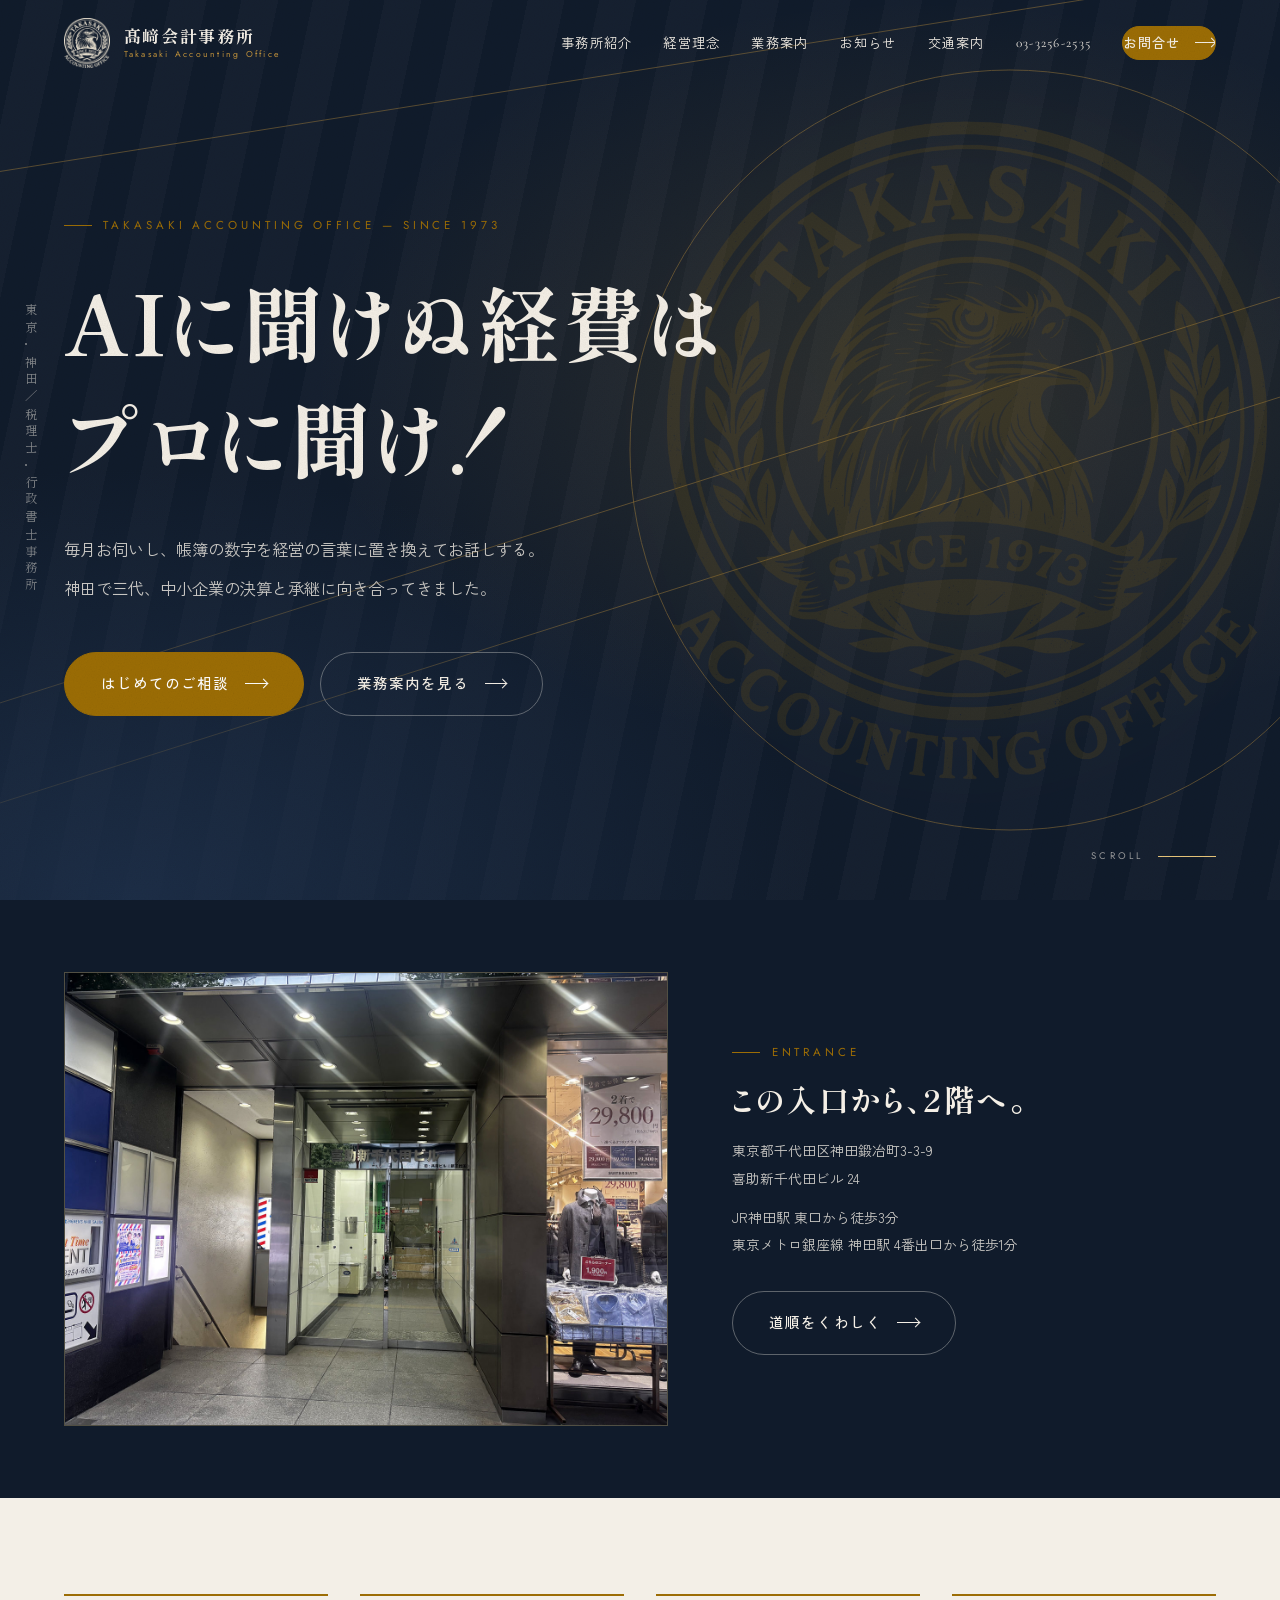
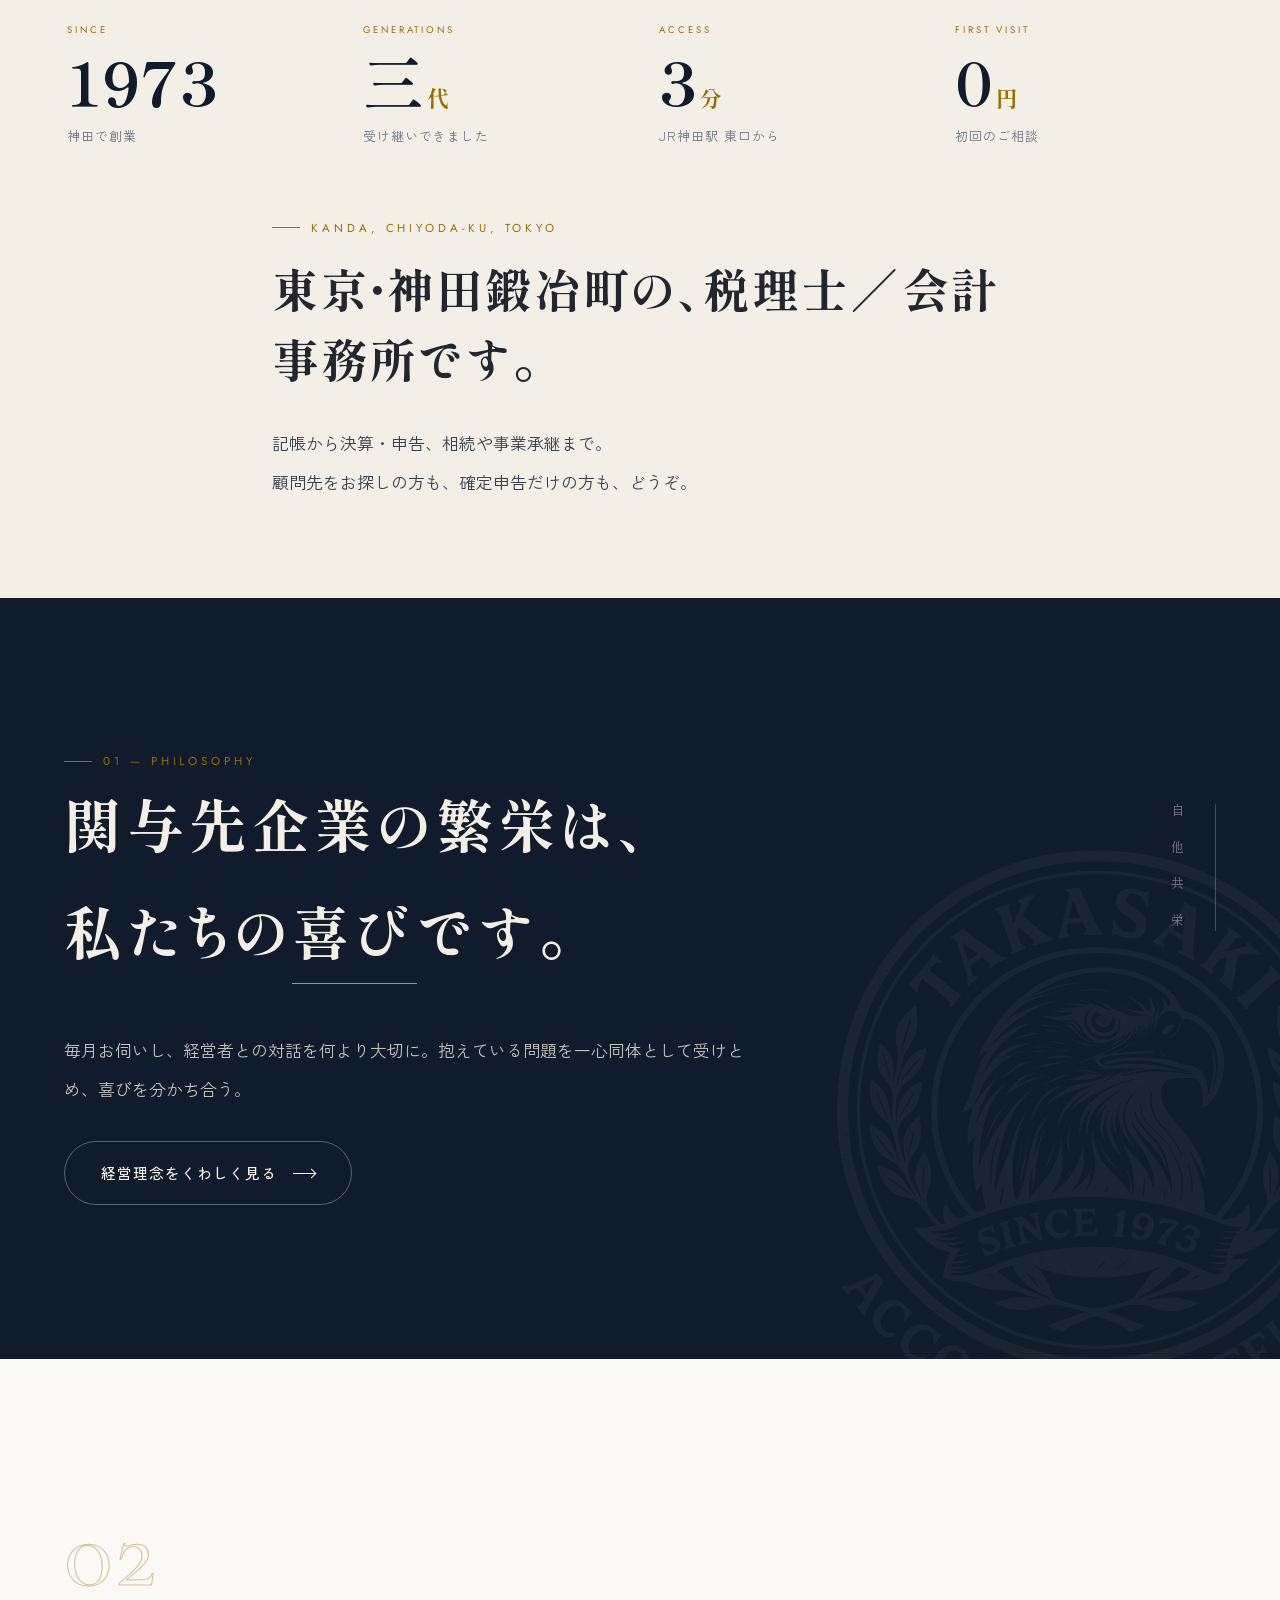
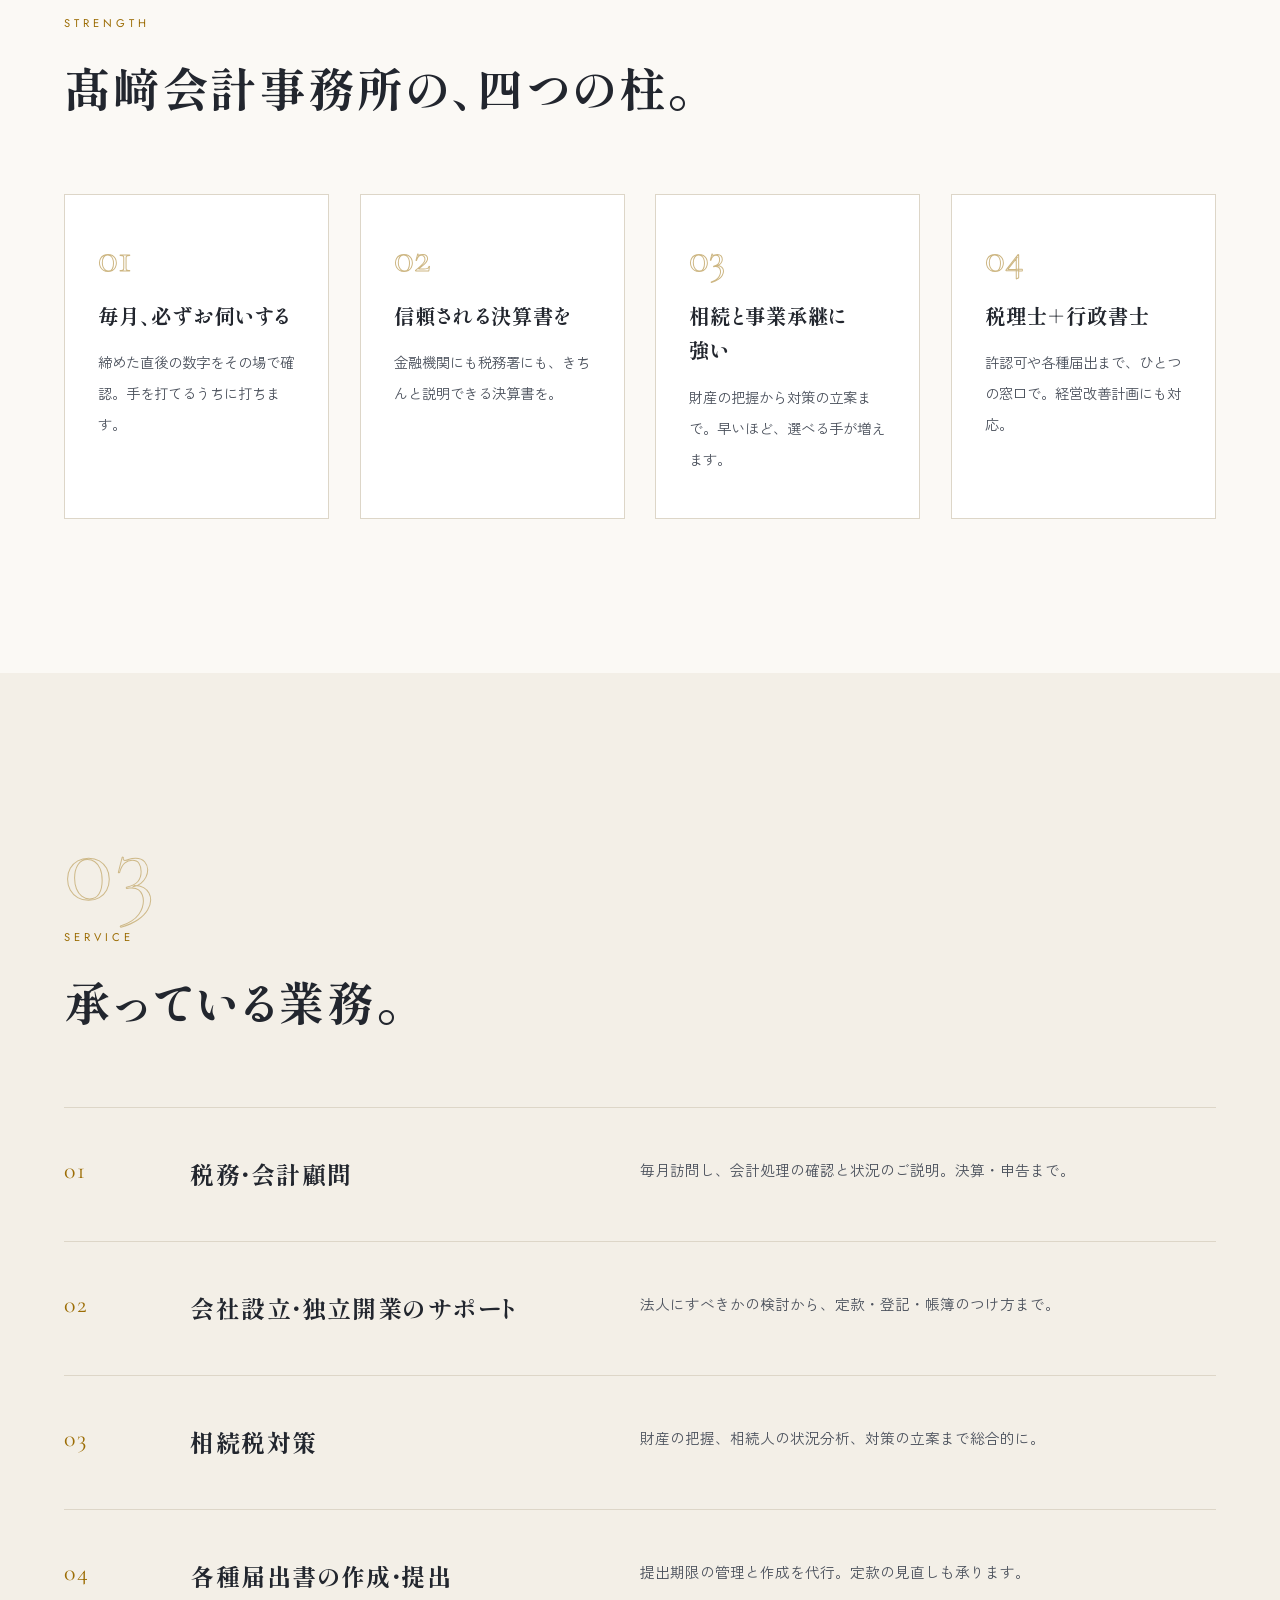
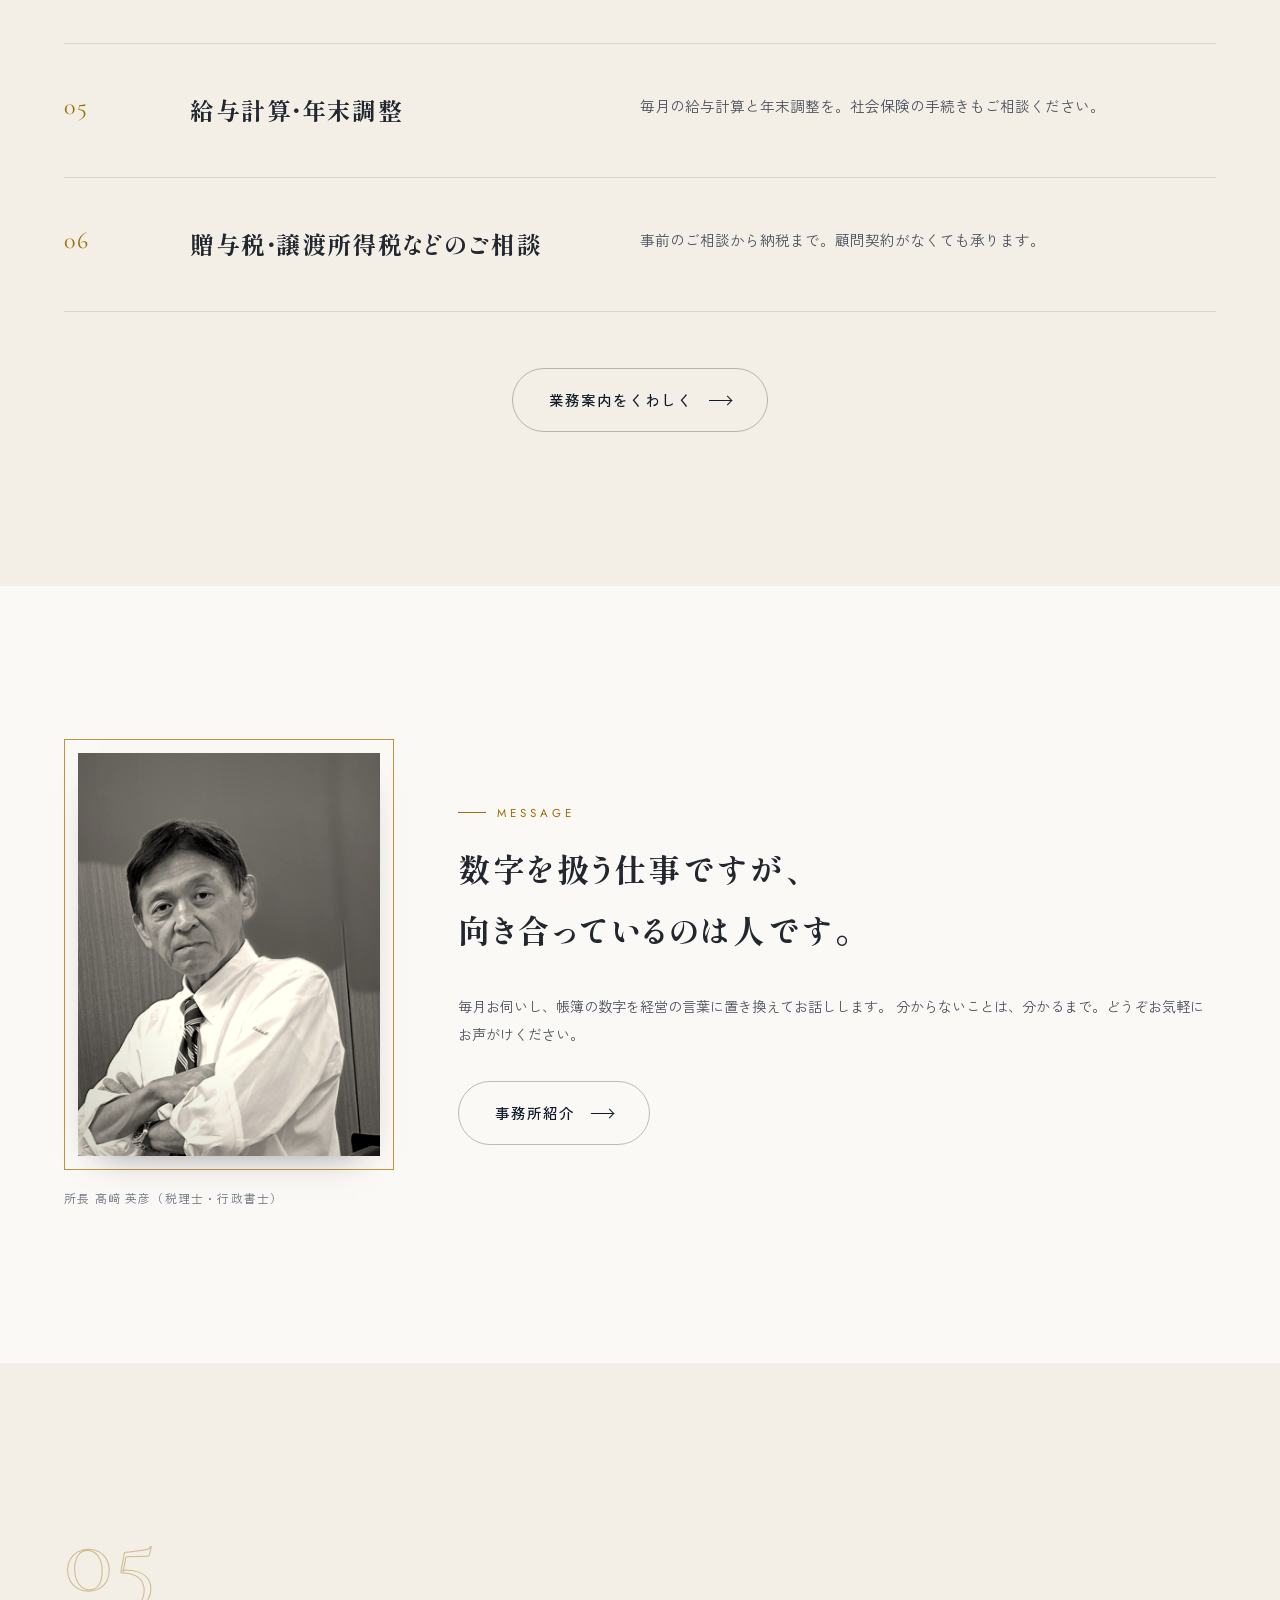
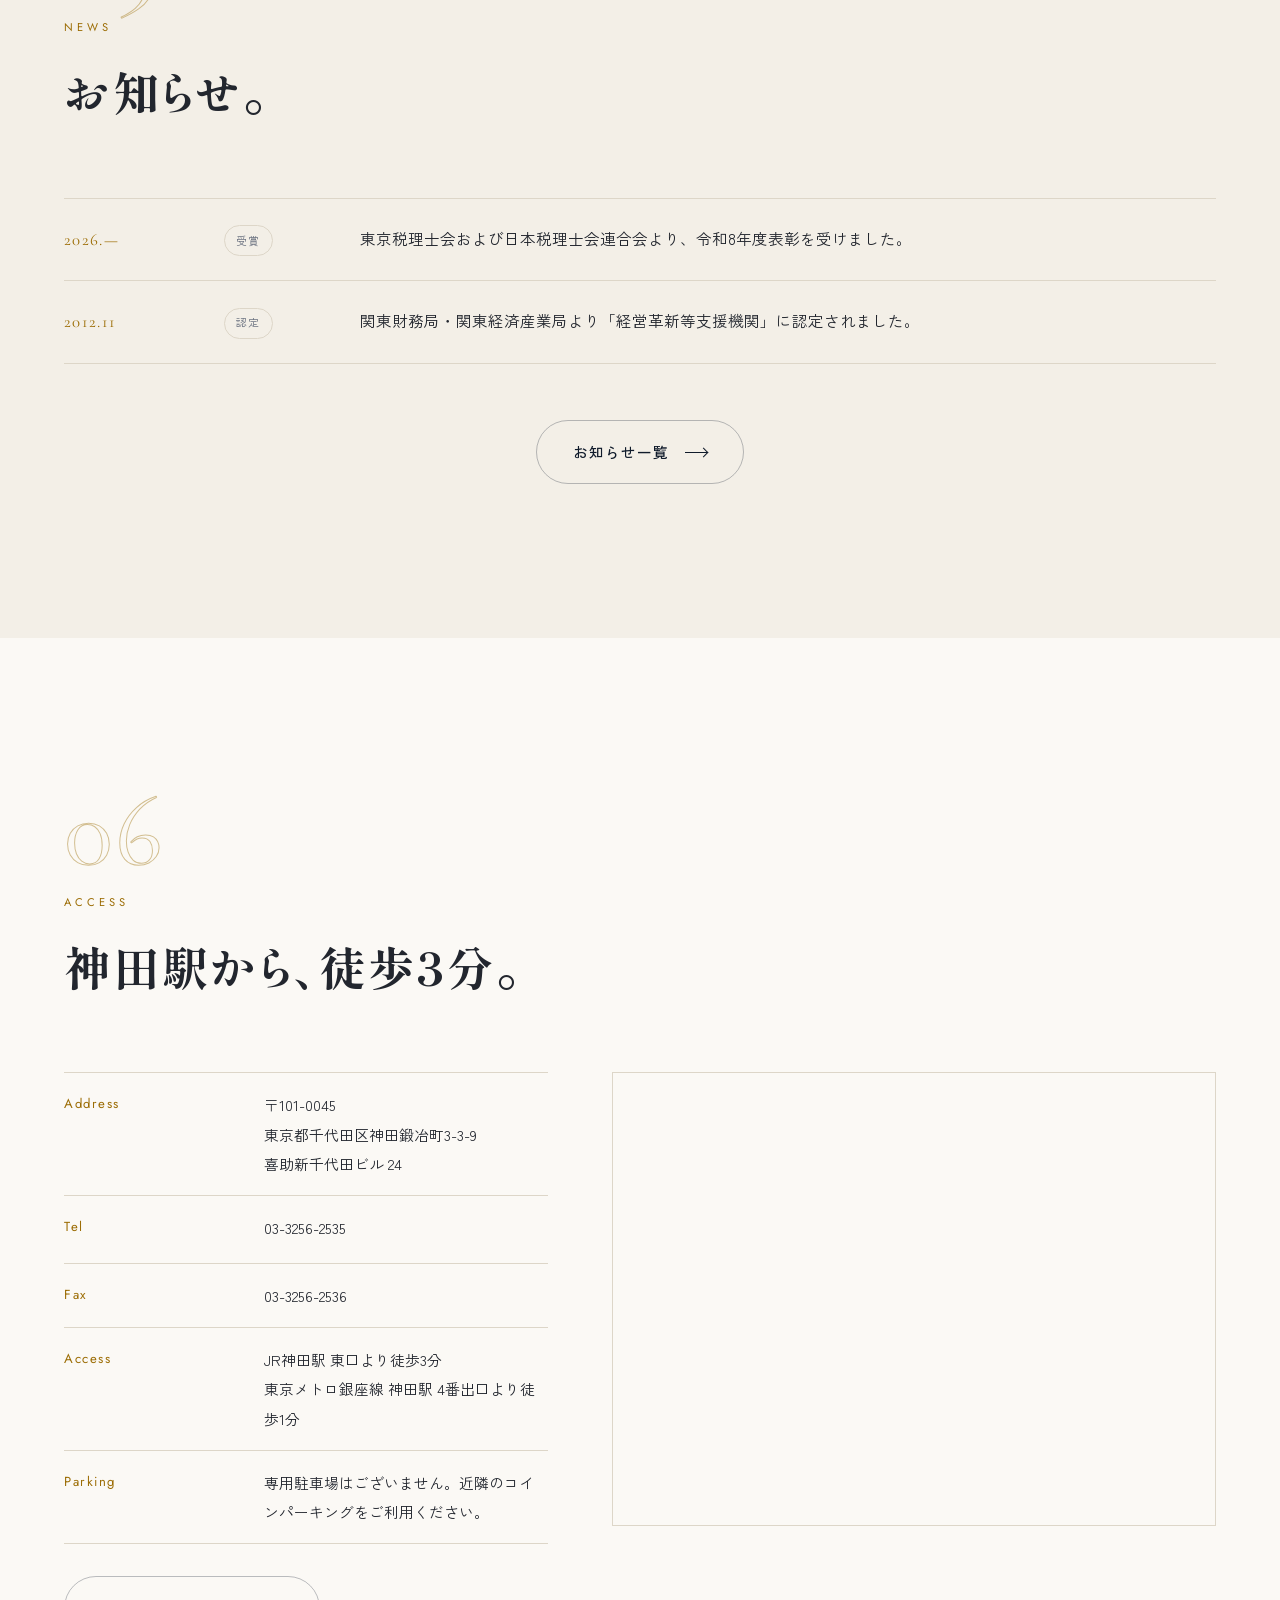
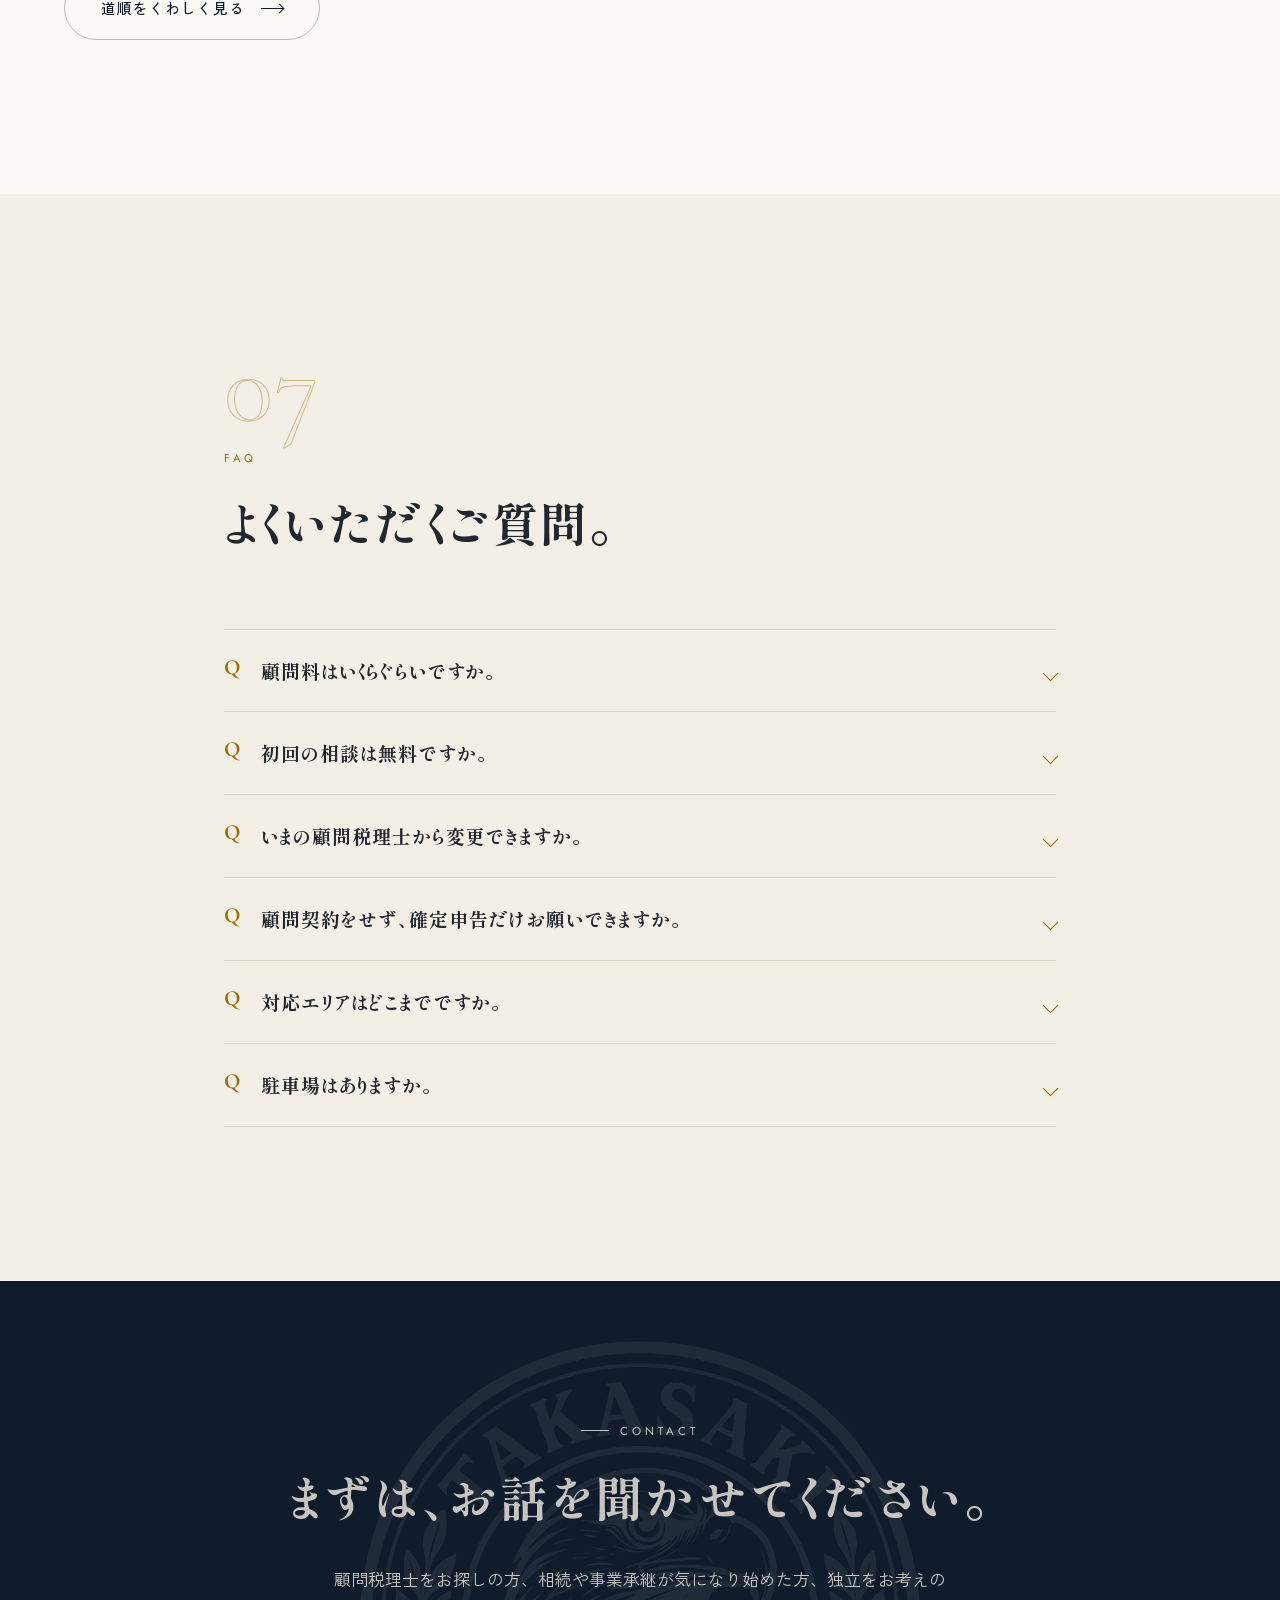
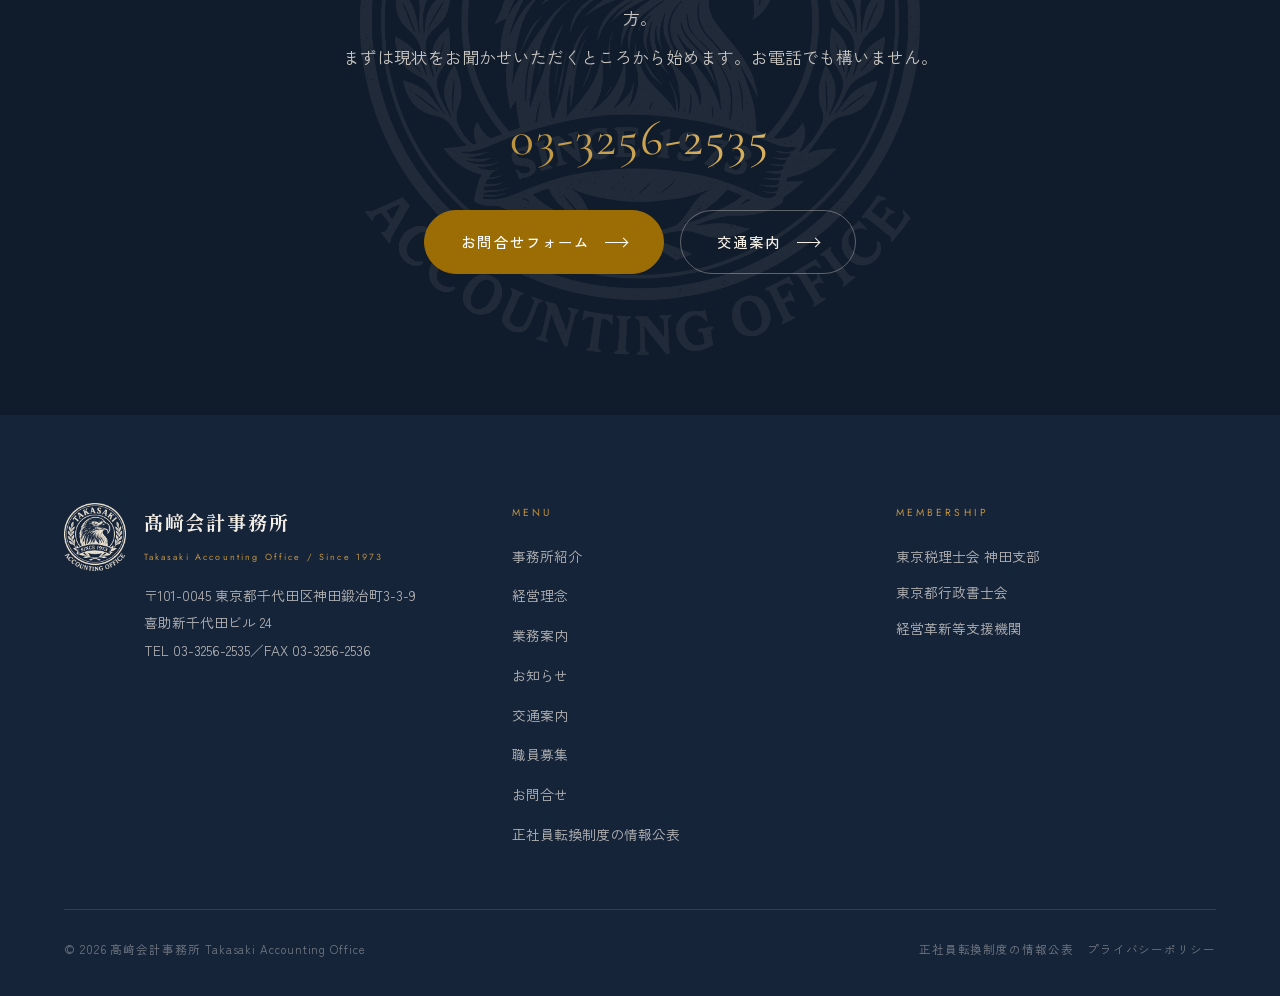
==== commit 896d7f19: "トップのコピー差し替え、対応エリア削除、沿革の整理、三代の写真を作り直し - ヒーローの見出しを「AIに聞けぬ経費はプロに聞け！」に - トップの「おもな対応エリア」の帯を削除。地名は構造化データの " ====
--- a/index.html
+++ b/index.html
@@ -157,8 +157,8 @@
   <div class="hero__inner wrap">
     <p class="eyebrow">Takasaki Accounting Office — Since 1973</p>
     <h1 class="hero__title">
-      <span class="ln"><span style="--d:0">数字のむこうに、</span></span>
-      <span class="ln"><span style="--d:.14">経営者の顔がある。</span></span>
+      <span class="ln"><span style="--d:0">AIに聞けぬ経費は</span></span>
+      <span class="ln"><span style="--d:.14">プロに聞け！</span></span>
     </h1>
     <p class="hero__lead">
       毎月お伺いし、帳簿の数字を経営の言葉に置き換えてお話しする。<br class="brpc">
@@ -210,11 +210,6 @@
       <p class="lead mt-m" data-reveal>
         記帳から決算・申告、相続や事業承継まで。<br class="brpc">
         顧問先をお探しの方も、確定申告だけの方も、どうぞ。
-      </p>
-
-      <h3 class="prof__name mt-l" style="font-size:1.1rem">おもな対応エリア</h3>
-      <p class="mt-s" data-reveal style="--i:2">
-        <span class="pill">神田鍛冶町</span><span class="pill">内神田</span><span class="pill">外神田</span><span class="pill">神田小川町</span><span class="pill">神田須田町</span><span class="pill">神田多町</span><span class="pill">神田岩本町</span><span class="pill">神田錦町</span><span class="pill">神田淡路町</span><span class="pill">神田美土代町</span><span class="pill">大手町</span><span class="pill">丸の内</span><span class="pill">神保町</span><span class="pill">九段</span><span class="pill">秋葉原</span><span class="pill">日本橋</span><span class="pill">中央区</span><span class="pill">台東区</span><span class="pill">文京区</span>
       </p>
     </div>
   </div>
@@ -332,7 +327,7 @@
   <div class="wrap">
     <div class="prof">
       <figure class="prof__fig" data-reveal>
-        <div class="prof__frame"><img src="assets/img/daihyo.jpg?v=93c72579" alt="所長 髙﨑英彦（税理士・行政書士）" width="720" height="960"></div>
+        <div class="prof__frame"><img src="assets/img/daihyo.jpg?v=50b044d0" alt="所長 髙﨑英彦（税理士・行政書士）" width="660" height="880"></div>
         <figcaption class="prof__cap">所長 髙﨑 英彦（税理士・行政書士）</figcaption>
       </figure>
 
--- a/assets/css/style.css
+++ b/assets/css/style.css
@@ -1294,7 +1294,7 @@
   display: grid;
   grid-template-columns: minmax(0, 300px) minmax(0, 1fr);
   gap: clamp(1.8rem, 5vw, 4rem);
-  align-items: start;
+  align-items: center;
   padding-block: clamp(2.5rem, 6vw, 4.5rem);
   border-top: 1px solid var(--line);
 }
@@ -2117,6 +2117,13 @@
 .prose .kitei {
   margin-bottom: 1.4rem;
   line-height: 1.9;
+}
+
+/* 見出し直下ではなく、表のあとに置く注記 */
+.kitei--after,
+.prose .kitei--after {
+  margin-top: 0.6rem;
+  color: var(--muted);
 }
 
 /* 項目と説明の対 */
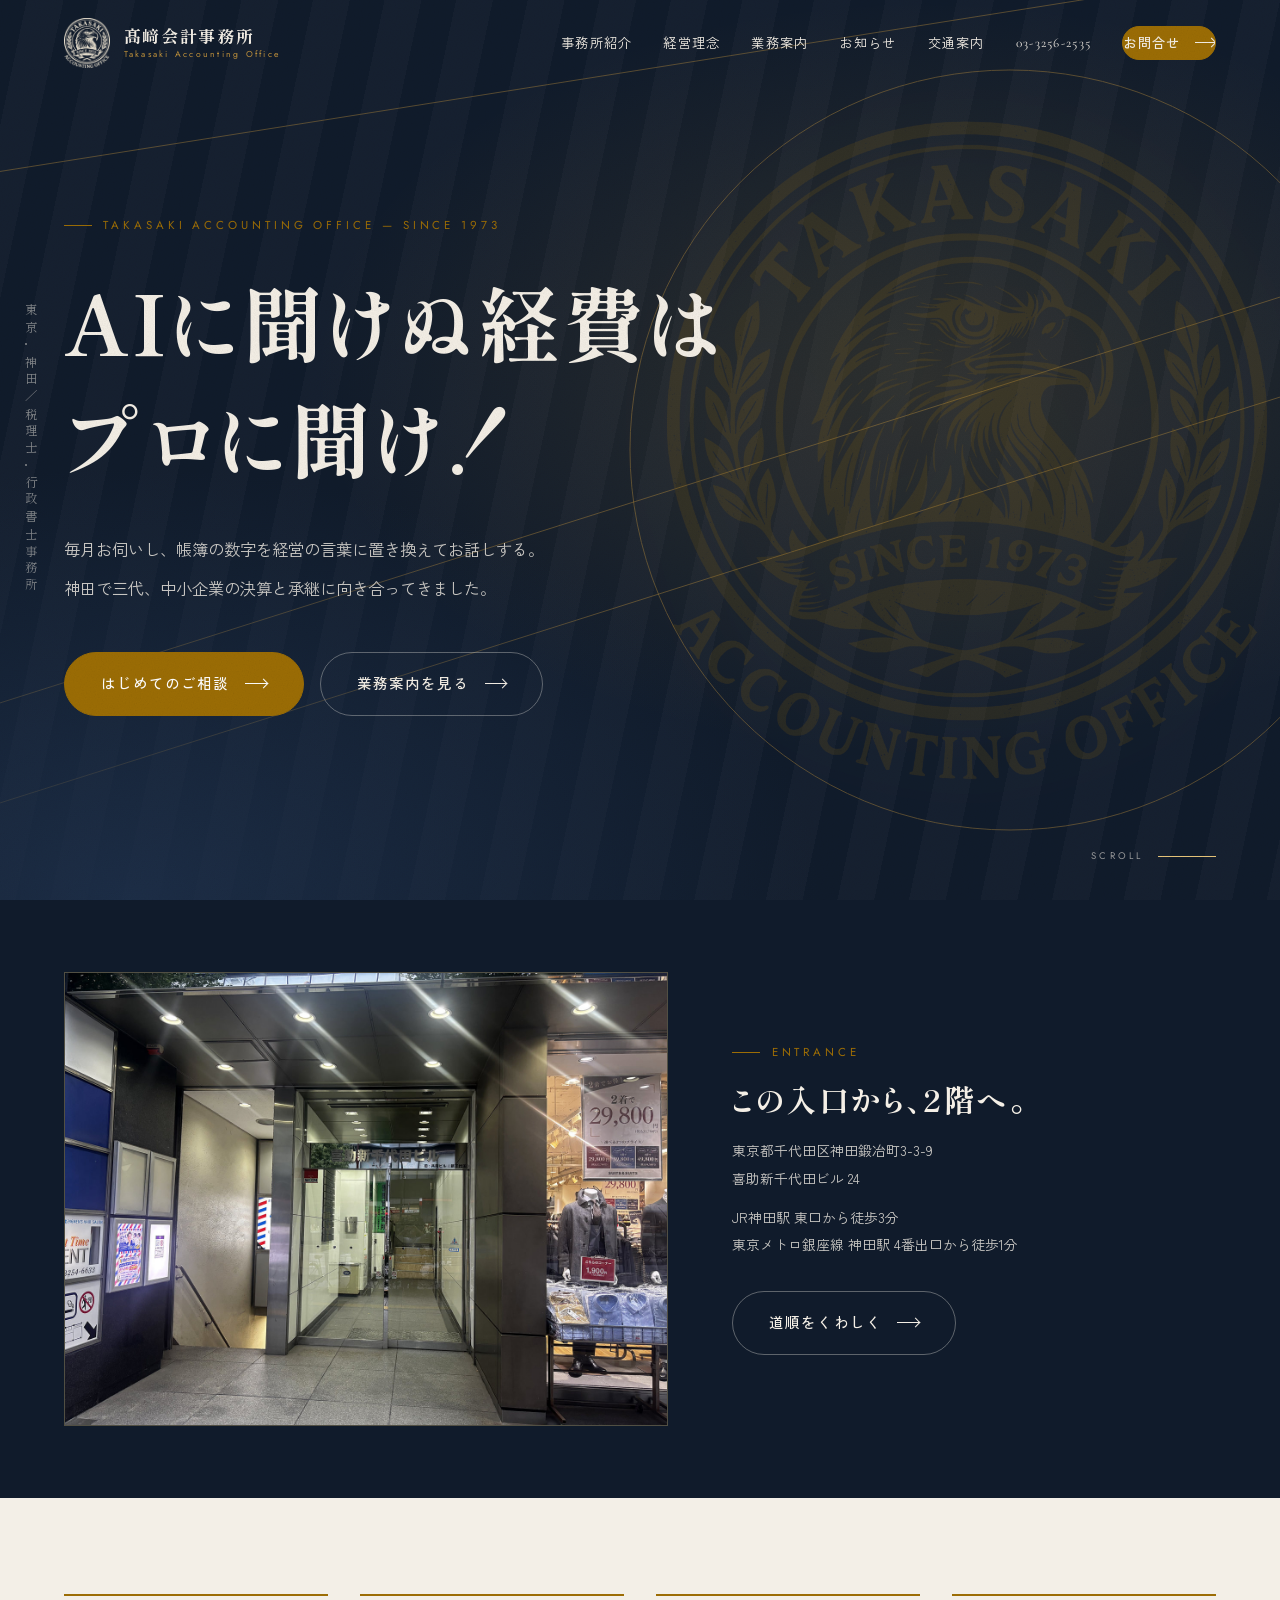
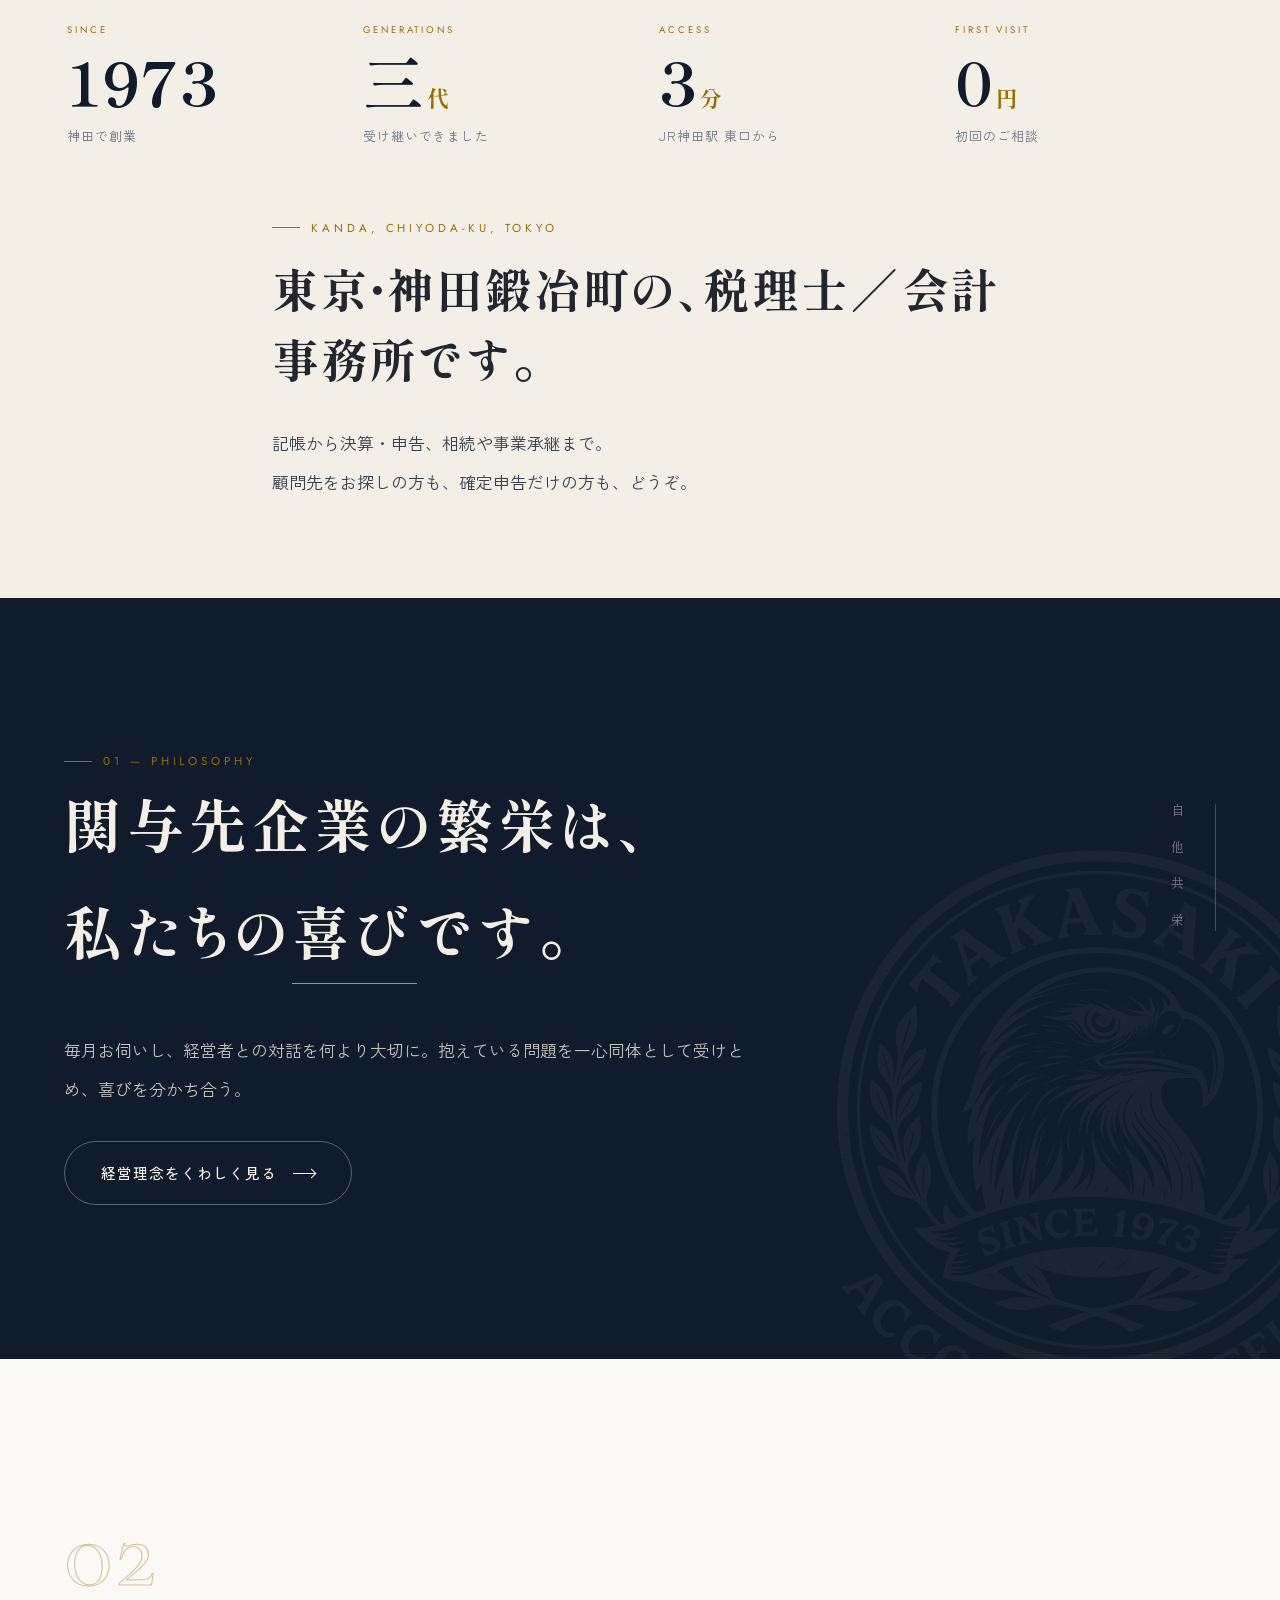
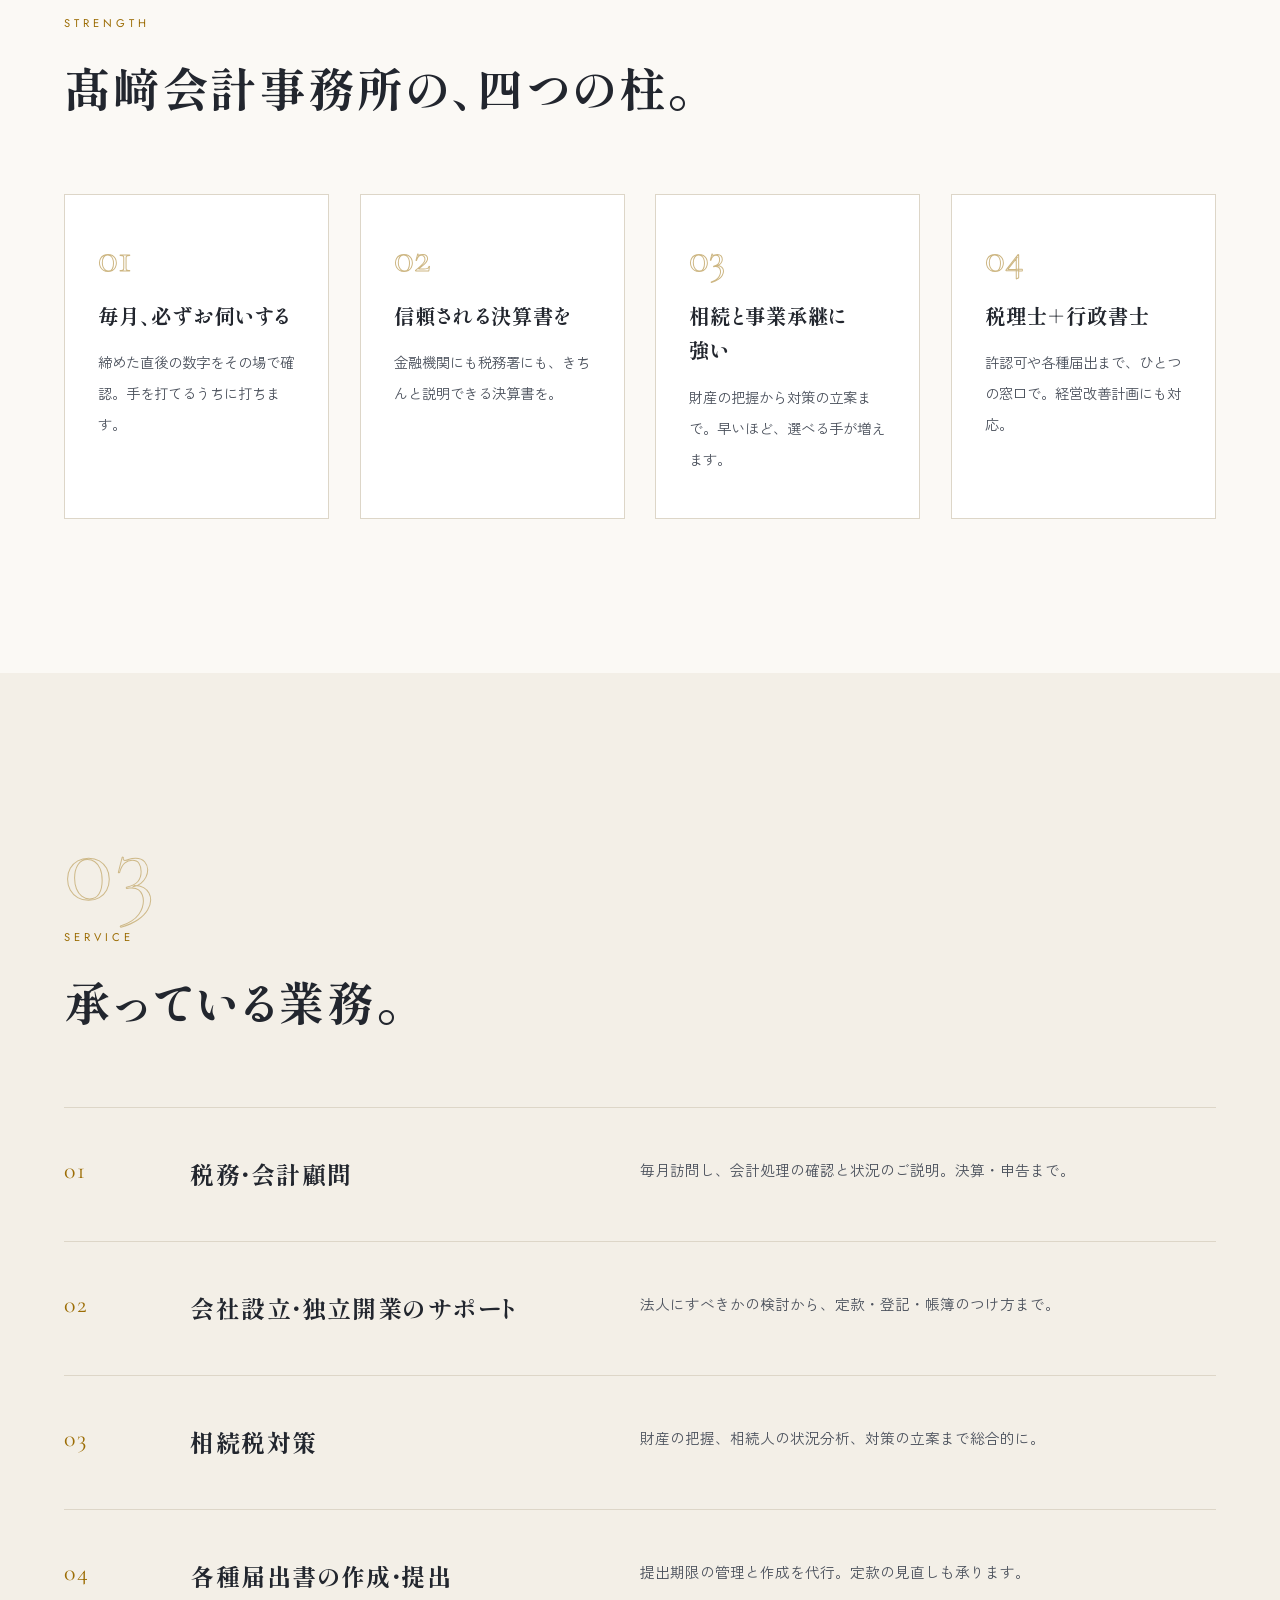
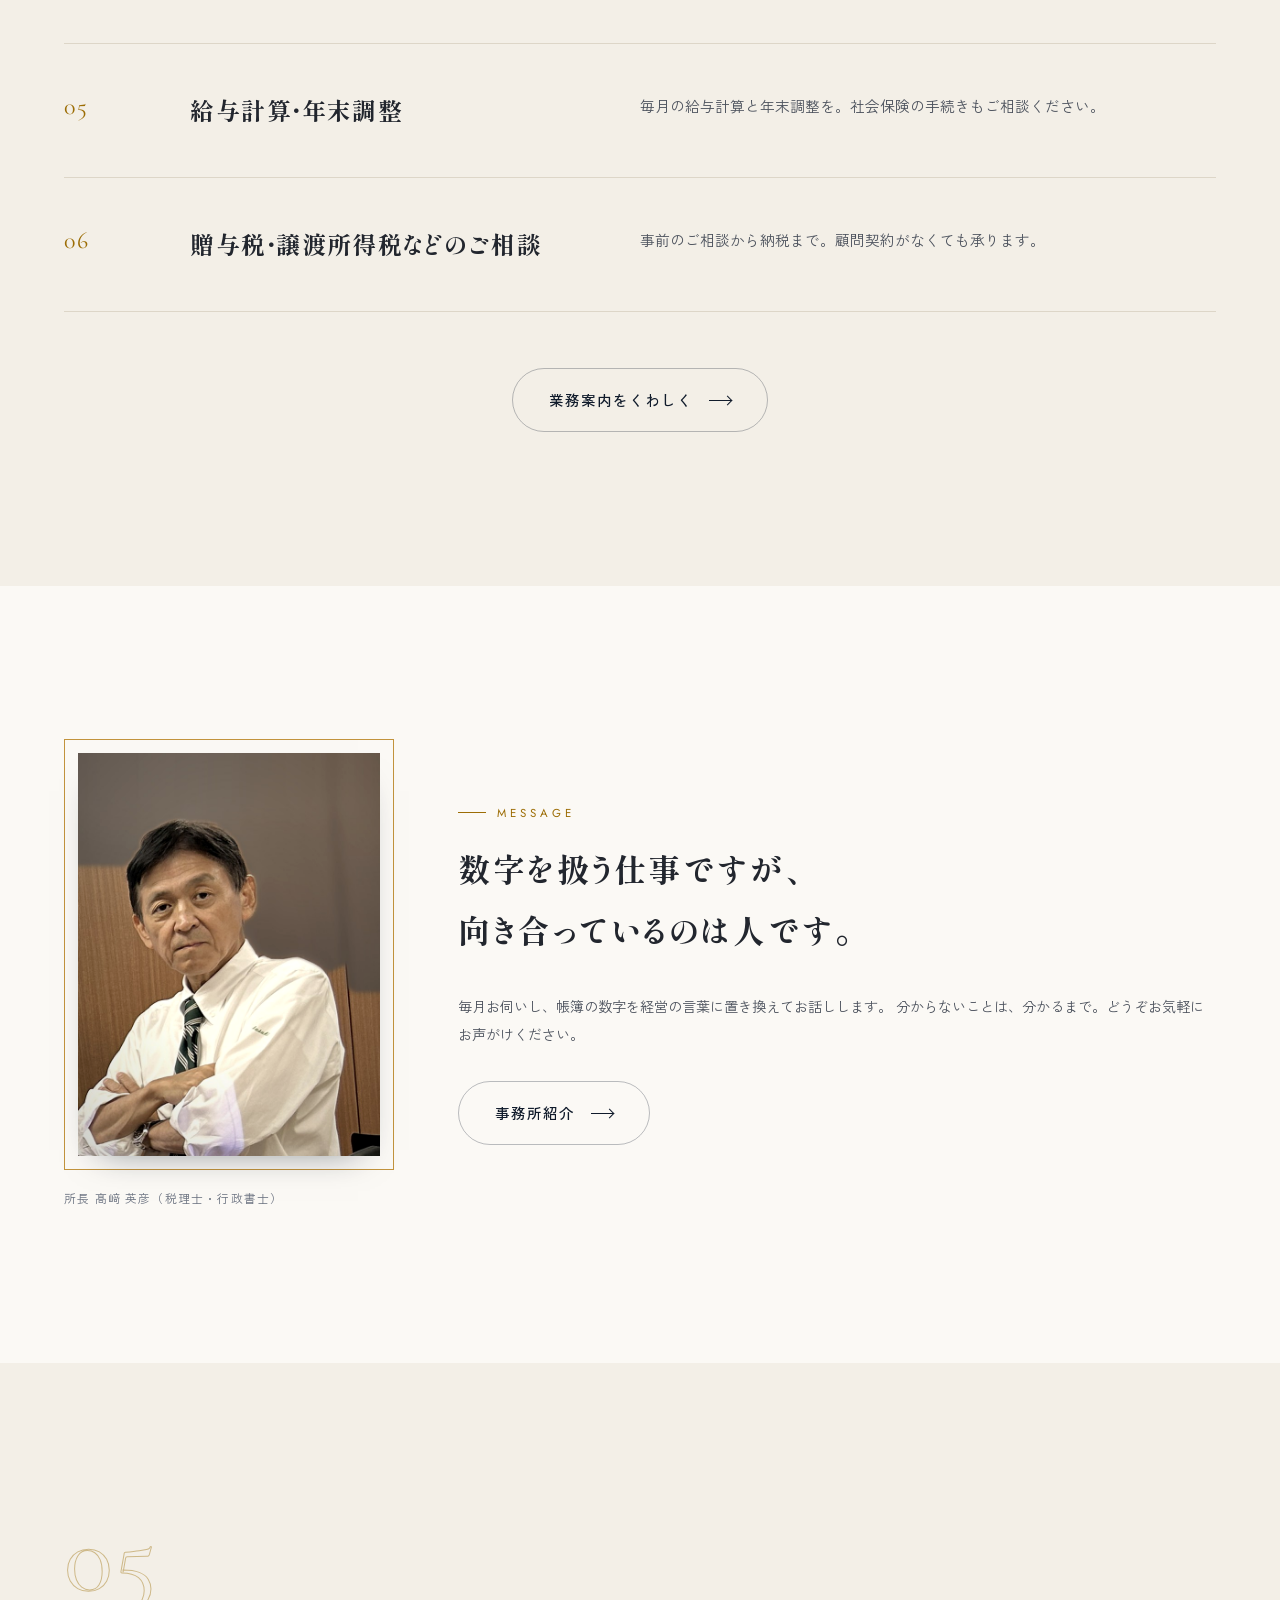
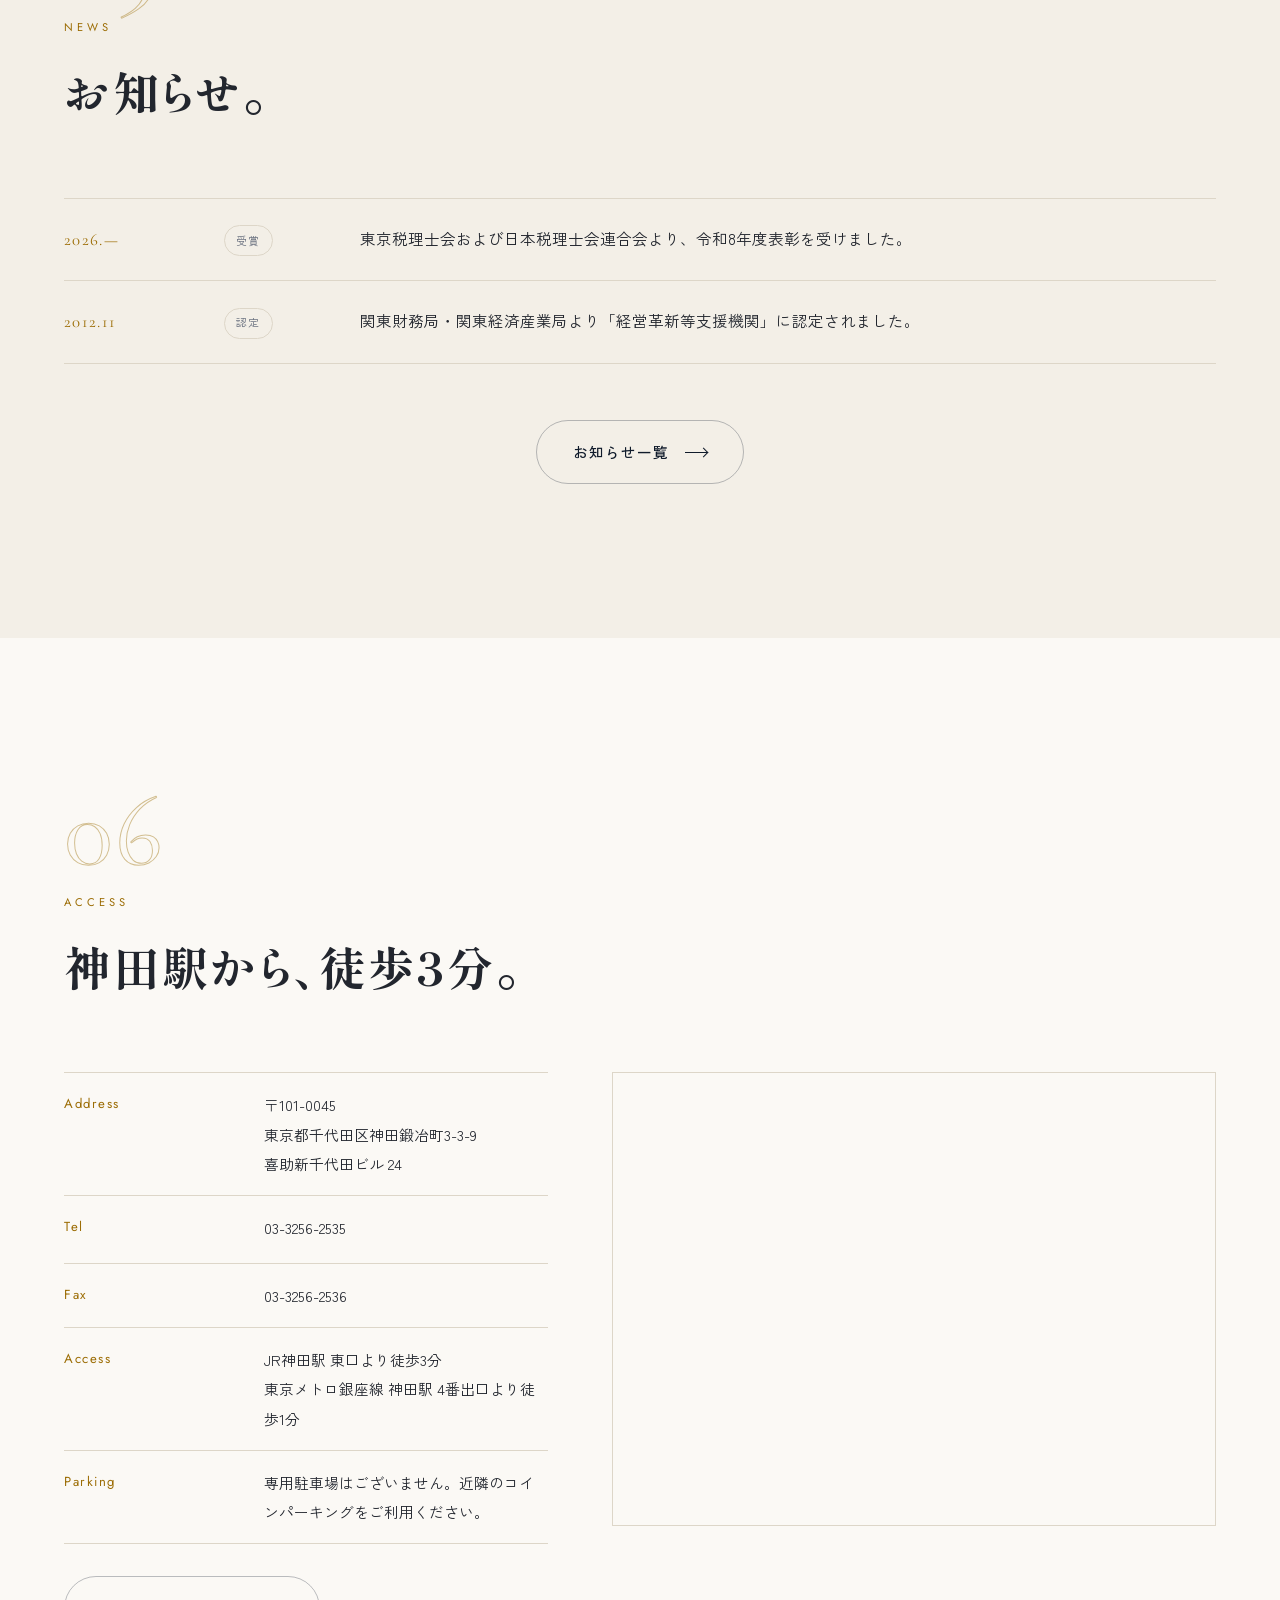
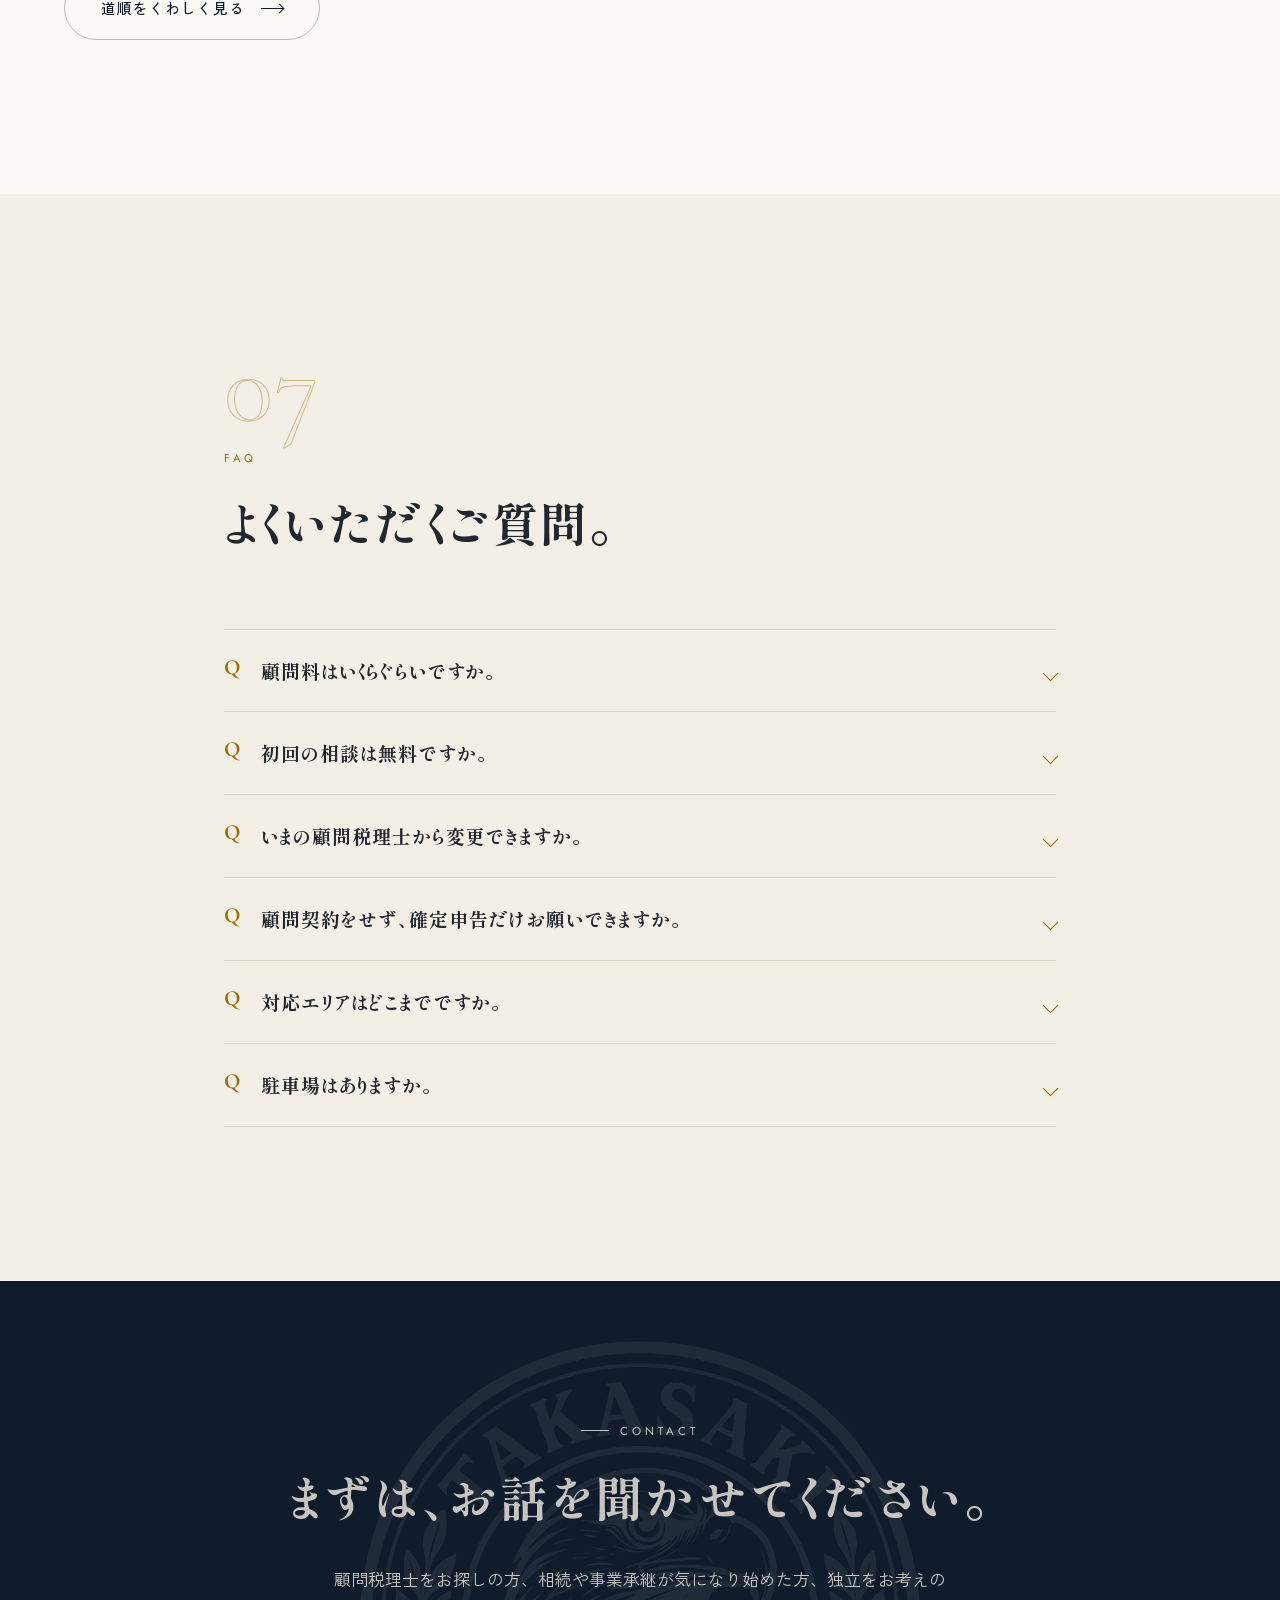
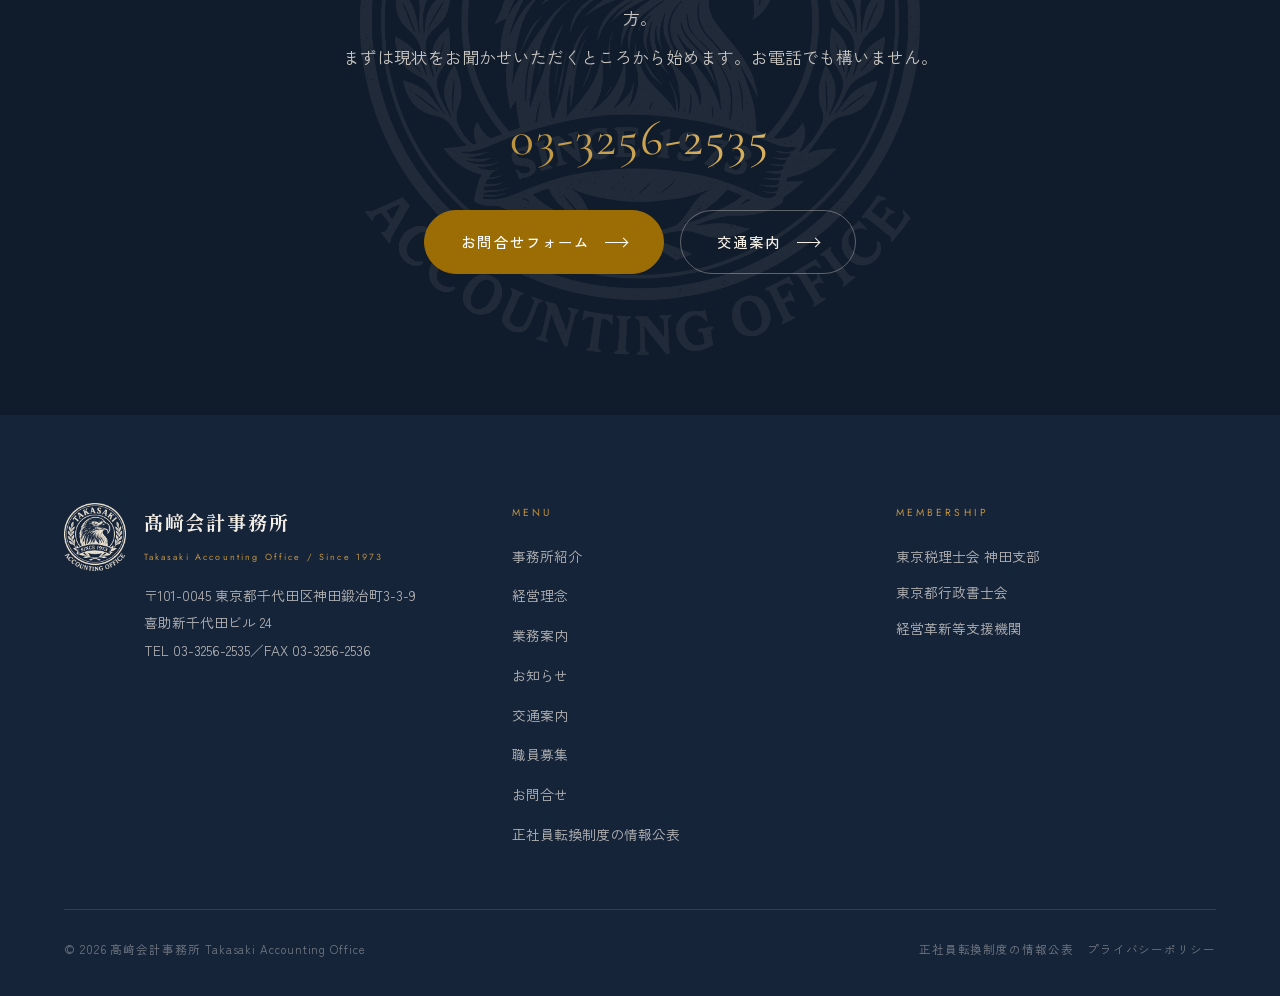
==== commit 8d146404: "写真をカラーに戻し、三代の背景加工を外し、初代を中央に寄せた - 三枚とも単色をやめてカラーに - 三代：背景のぼかしがモザイクに見えていたので加工を外し、   撮ったままの背景に戻した（構図と色調の" ====
--- a/index.html
+++ b/index.html
@@ -327,7 +327,7 @@
   <div class="wrap">
     <div class="prof">
       <figure class="prof__fig" data-reveal>
-        <div class="prof__frame"><img src="assets/img/daihyo.jpg?v=50b044d0" alt="所長 髙﨑英彦（税理士・行政書士）" width="660" height="880"></div>
+        <div class="prof__frame"><img src="assets/img/daihyo.jpg?v=6b4b142d" alt="所長 髙﨑英彦（税理士・行政書士）" width="660" height="880"></div>
         <figcaption class="prof__cap">所長 髙﨑 英彦（税理士・行政書士）</figcaption>
       </figure>
 
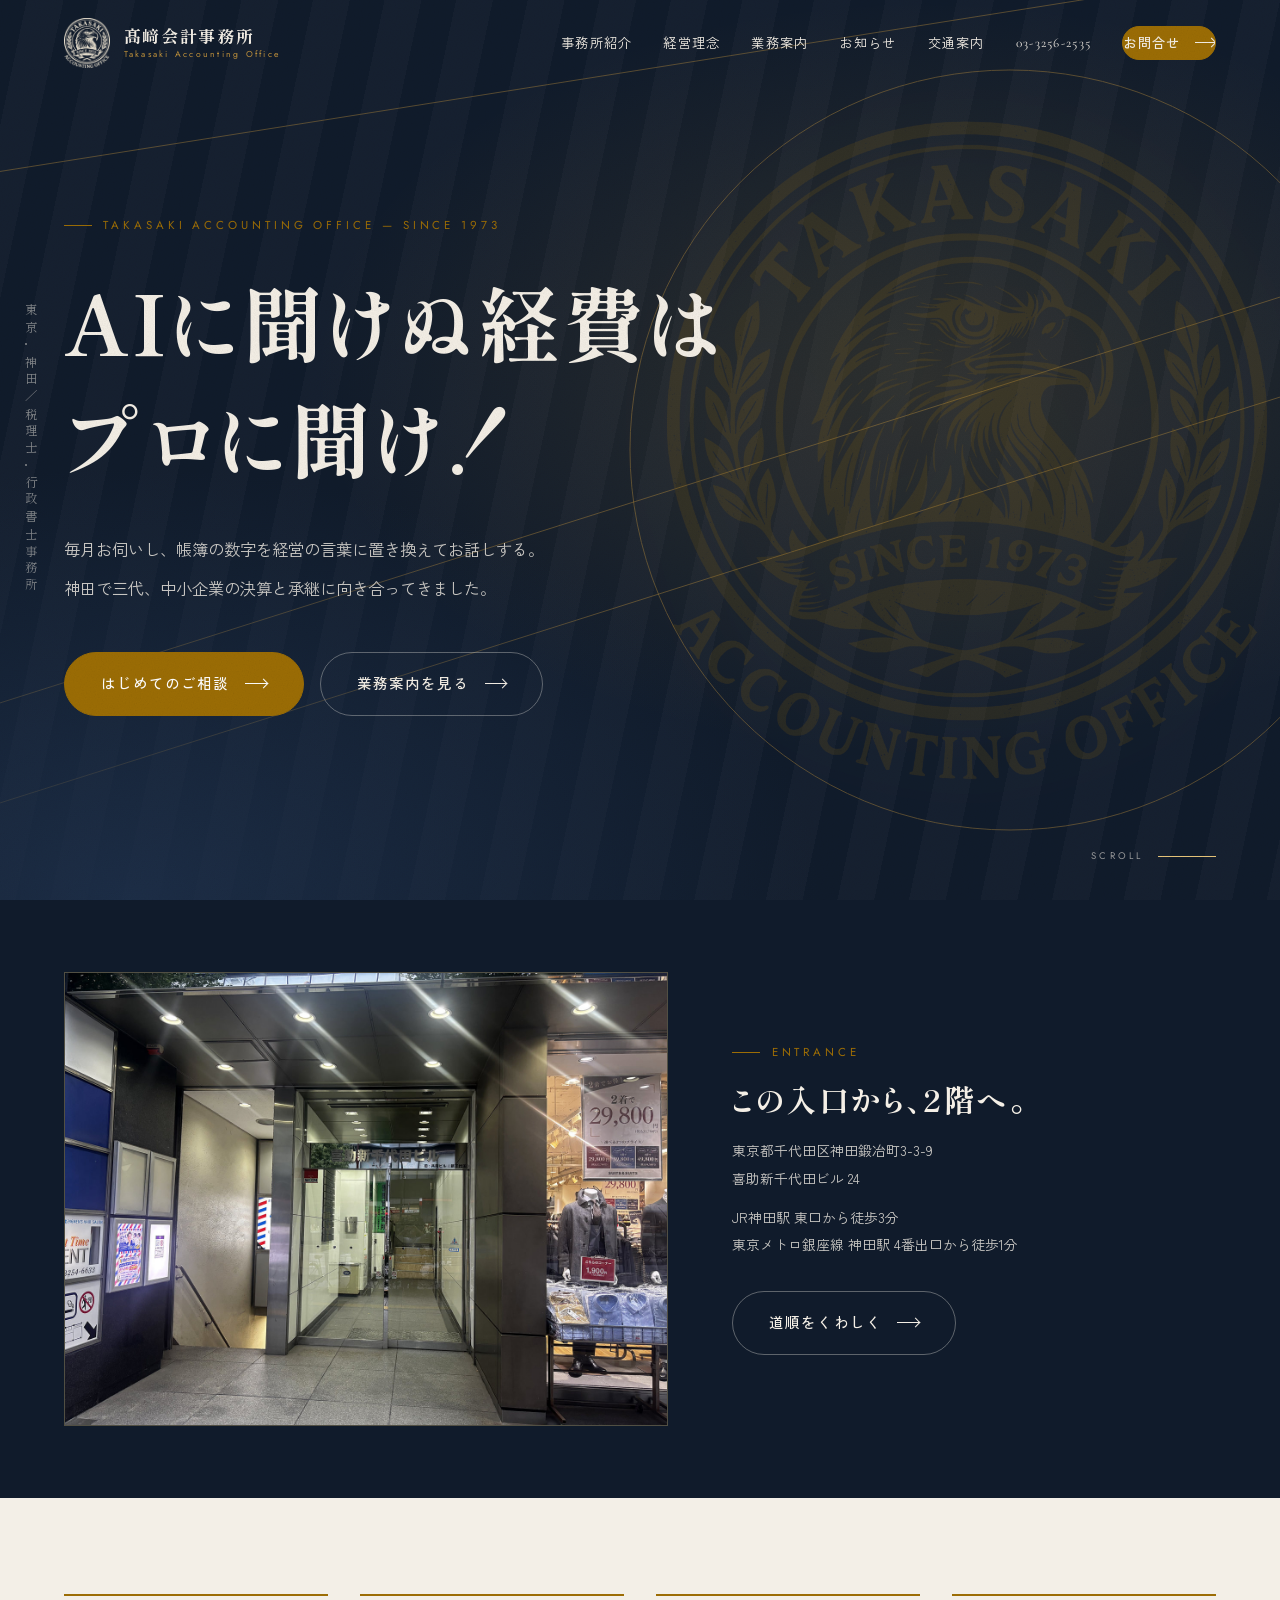
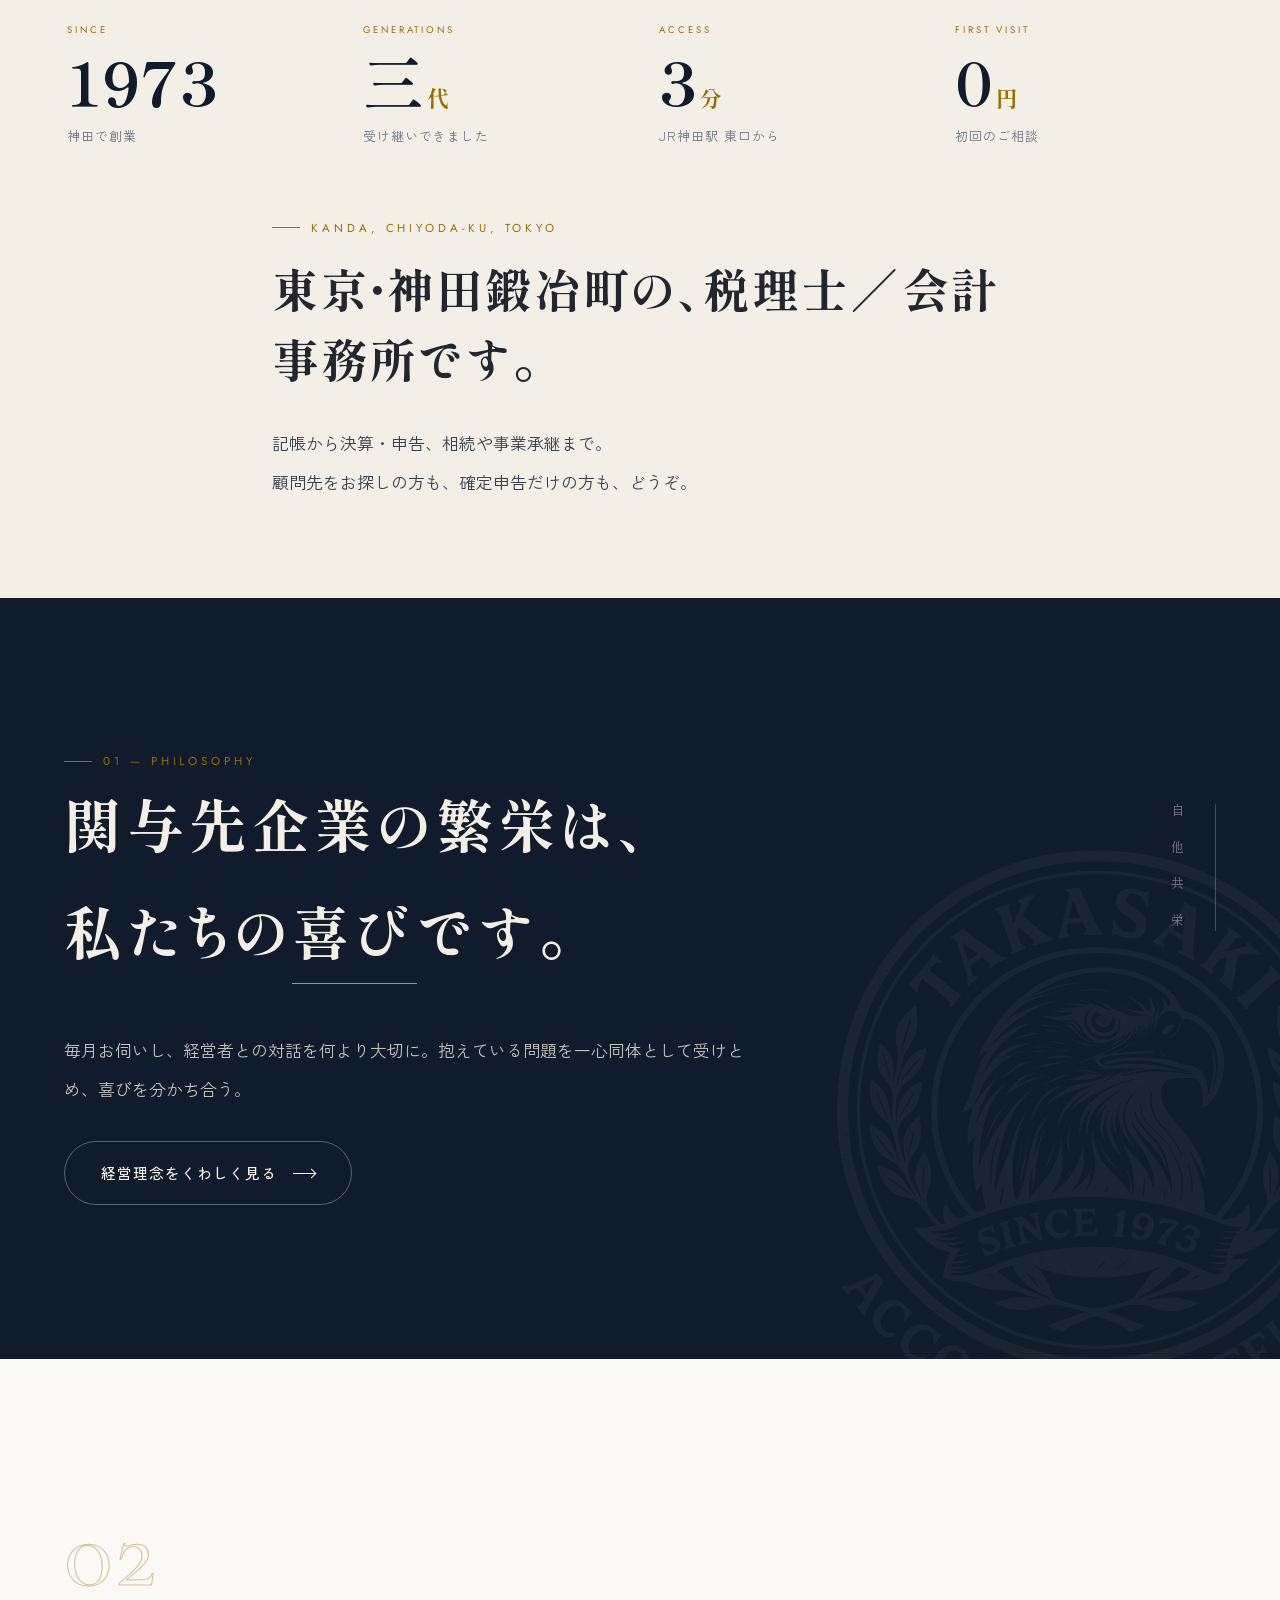
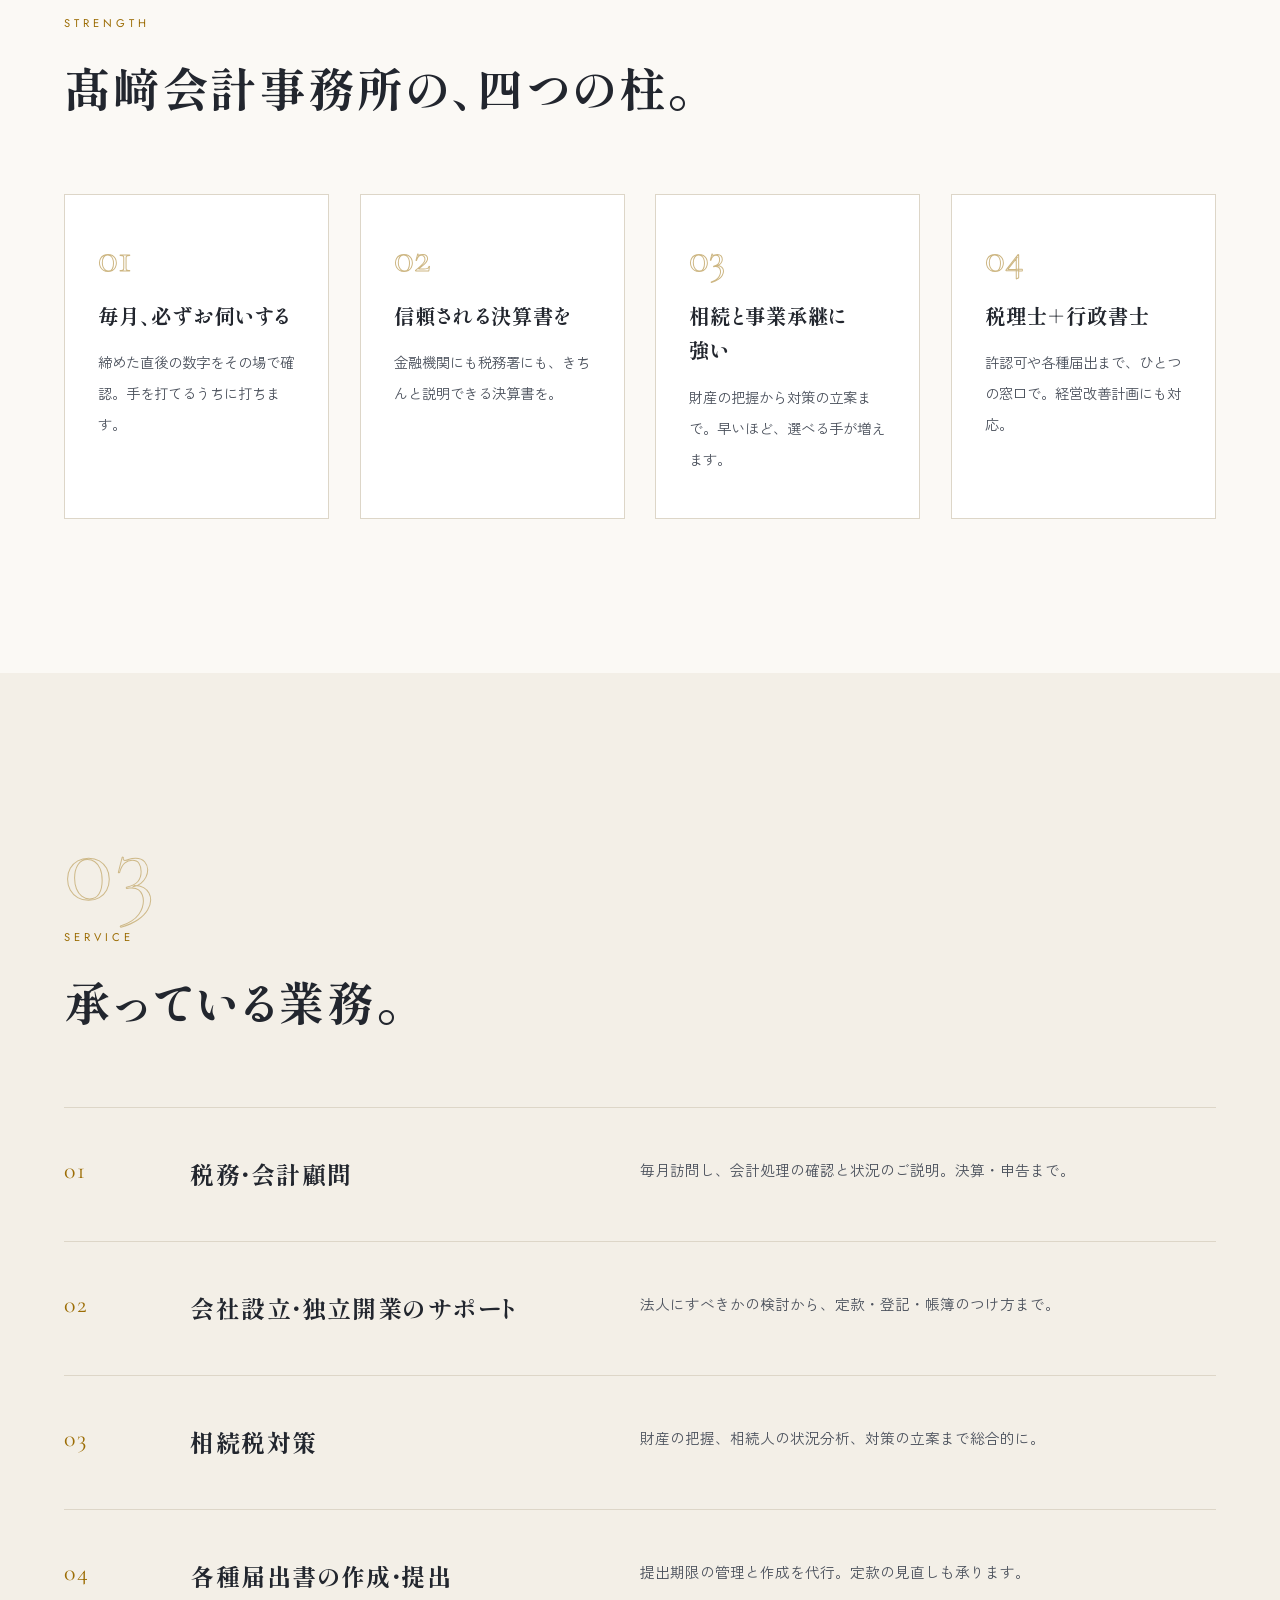
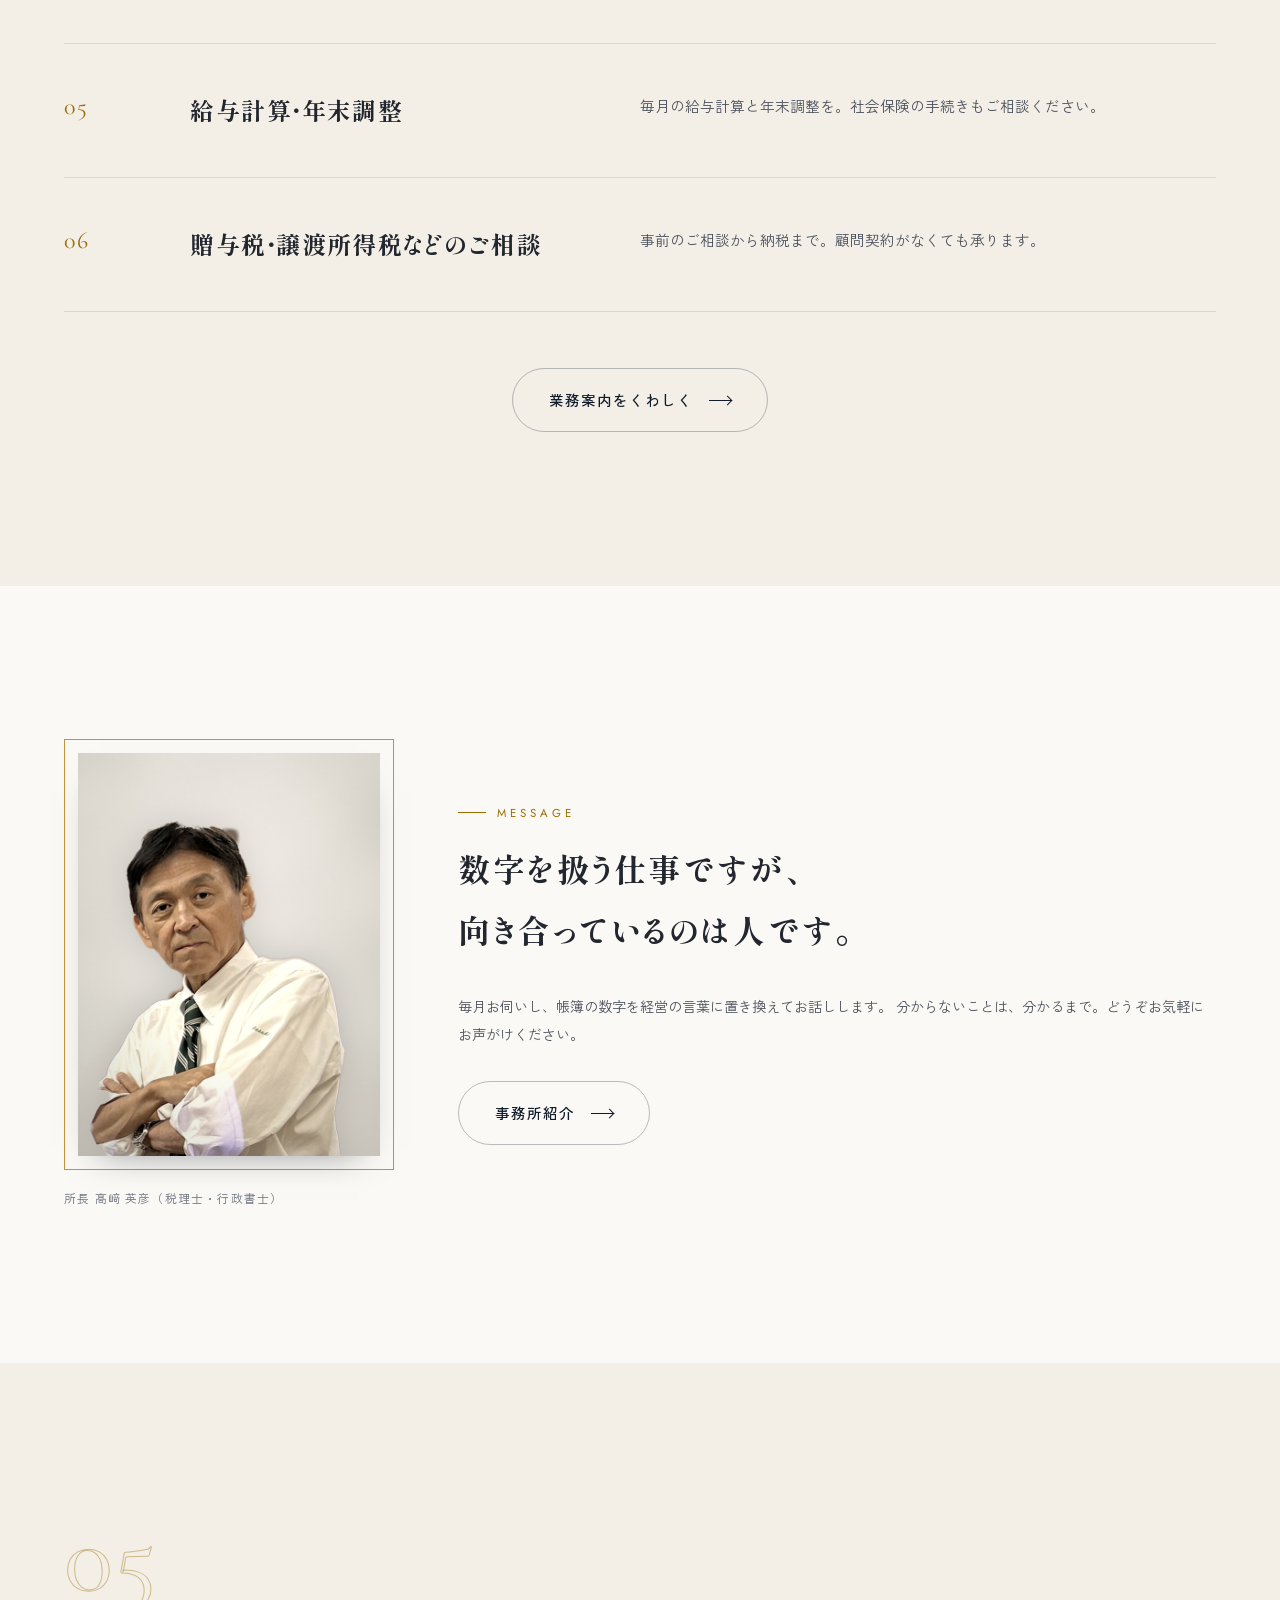
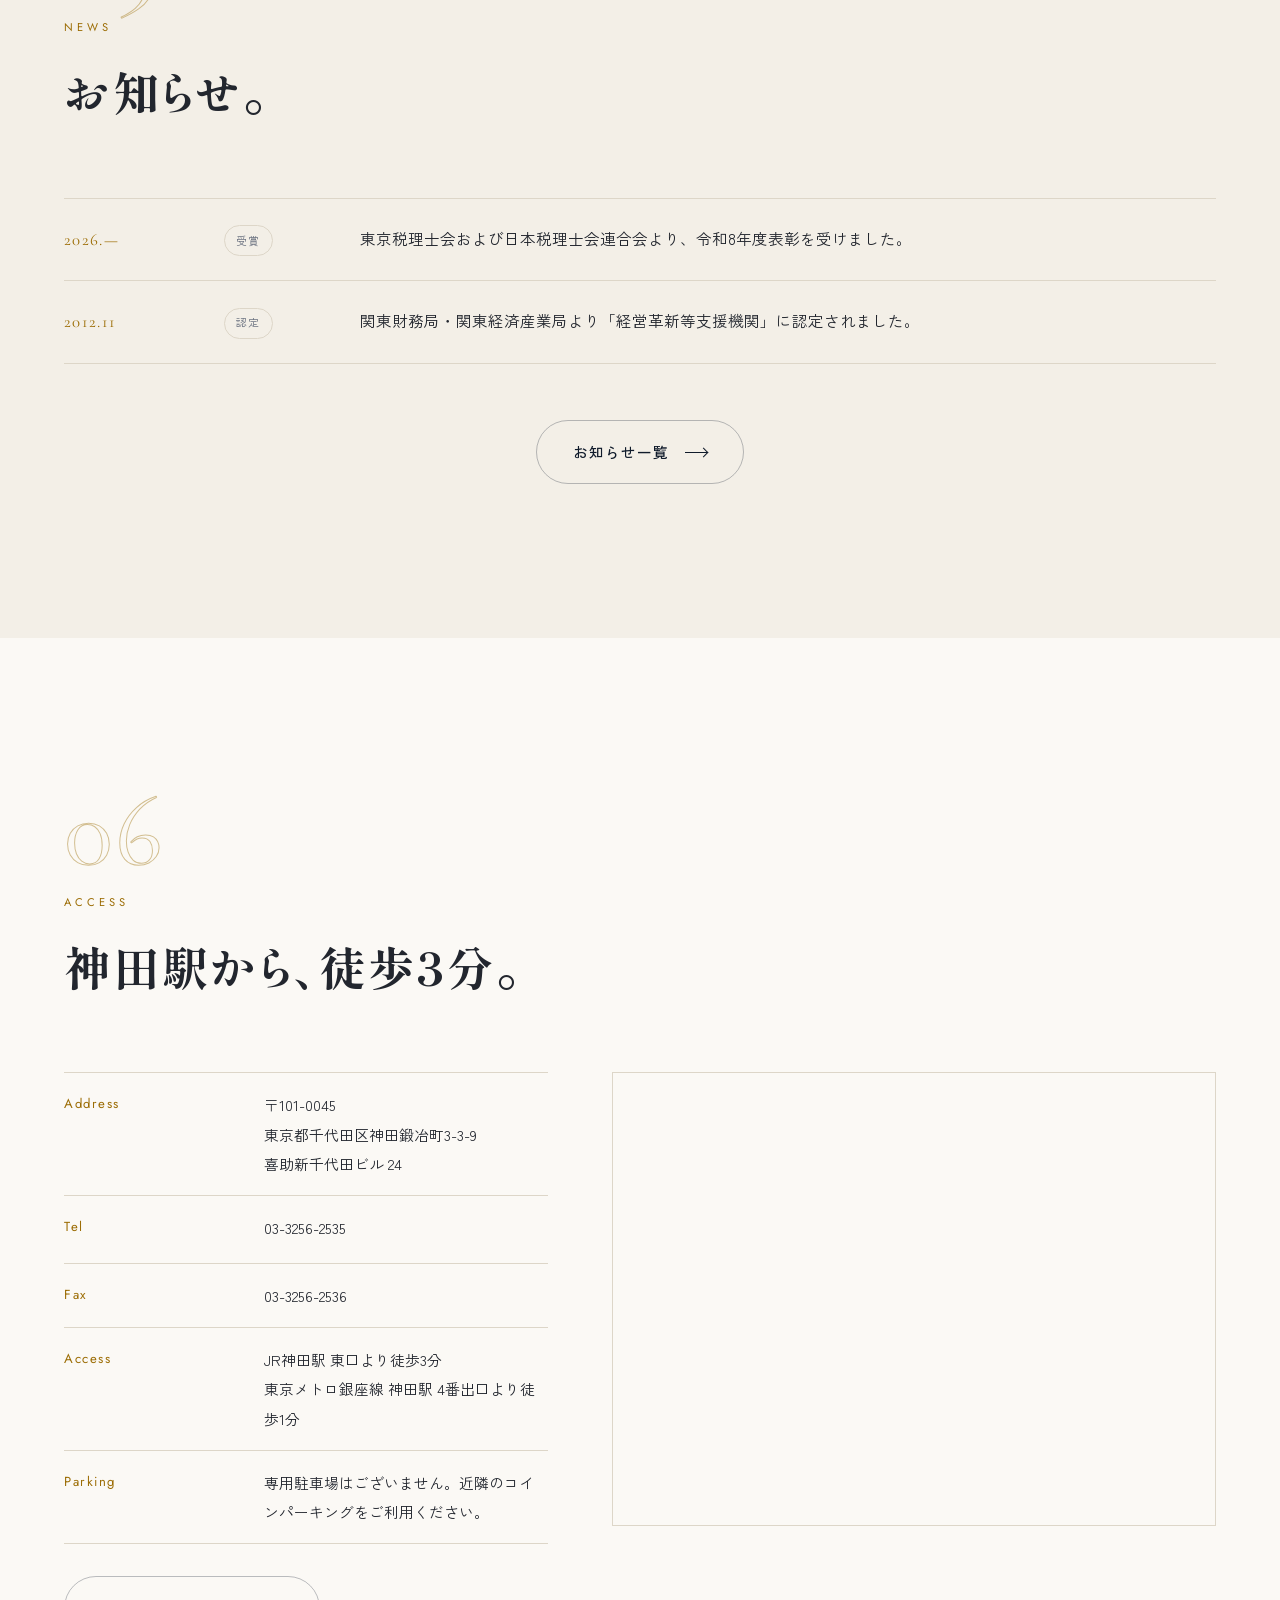
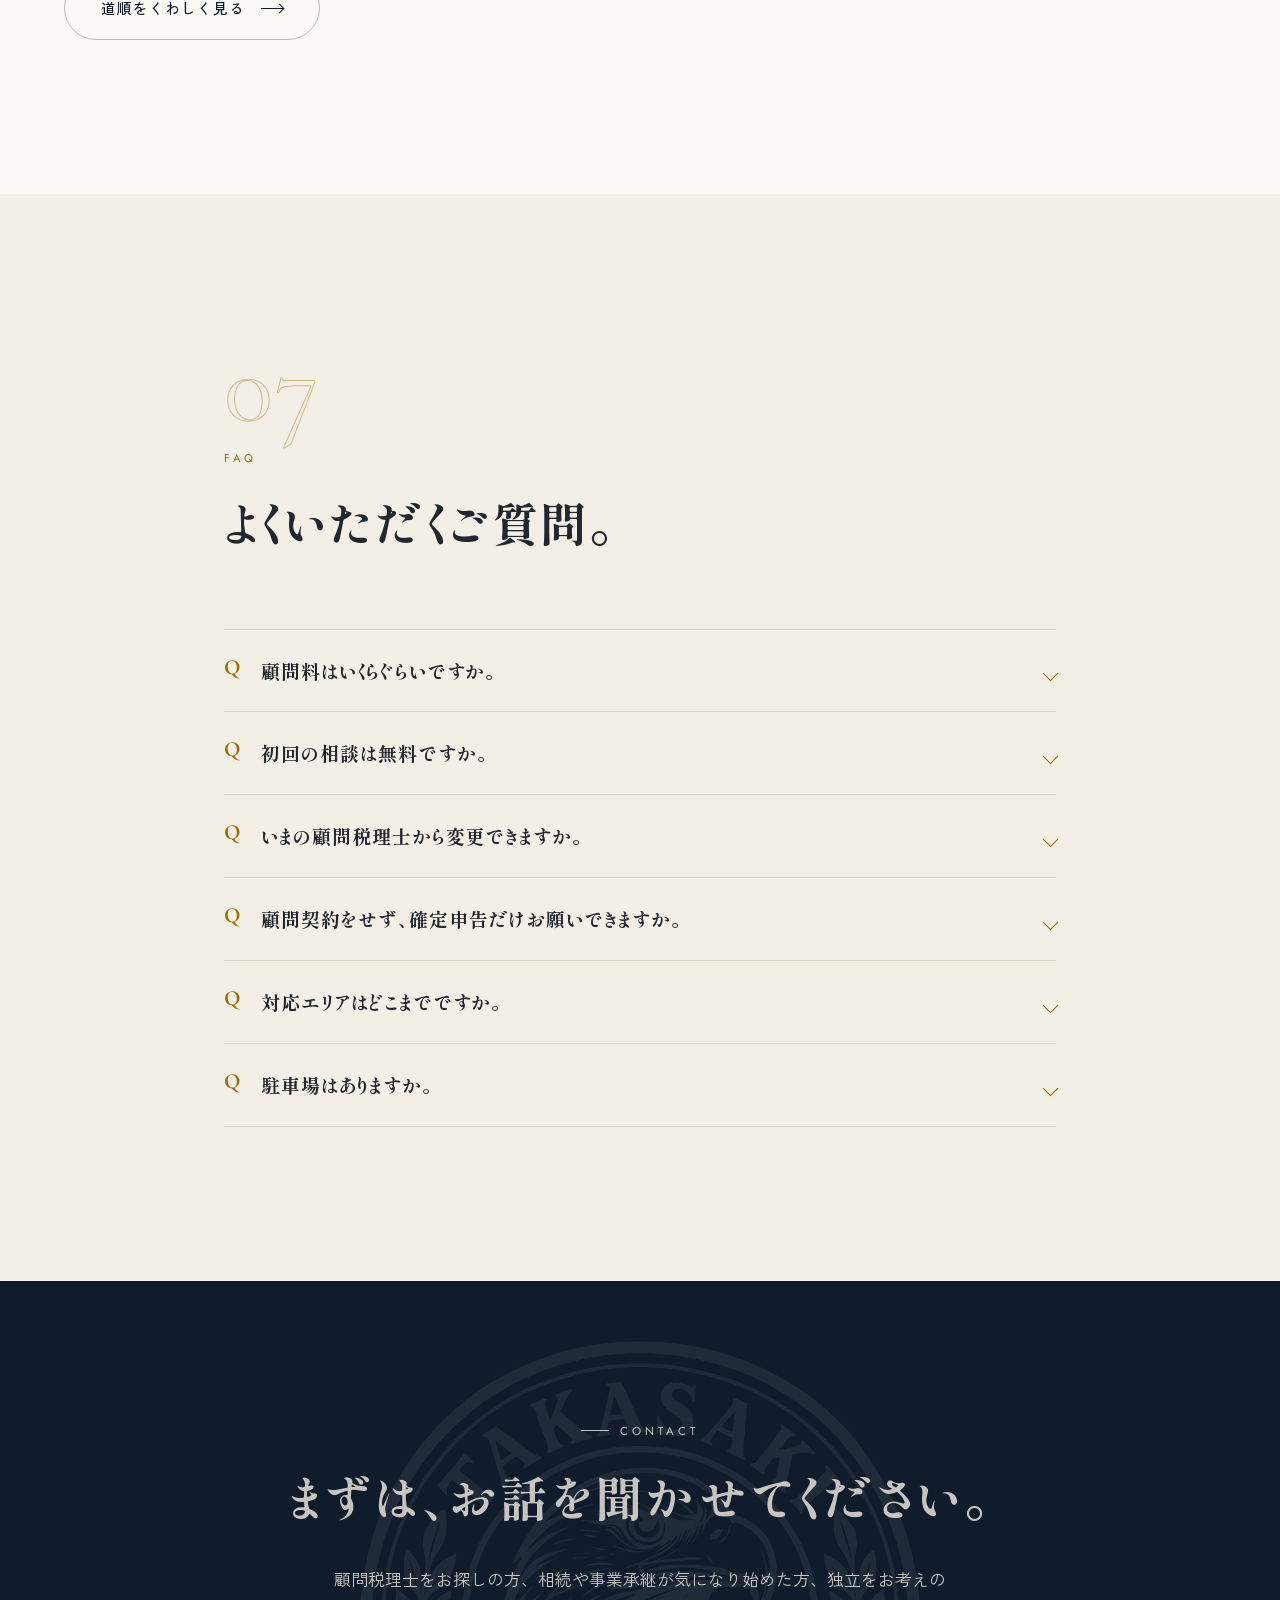
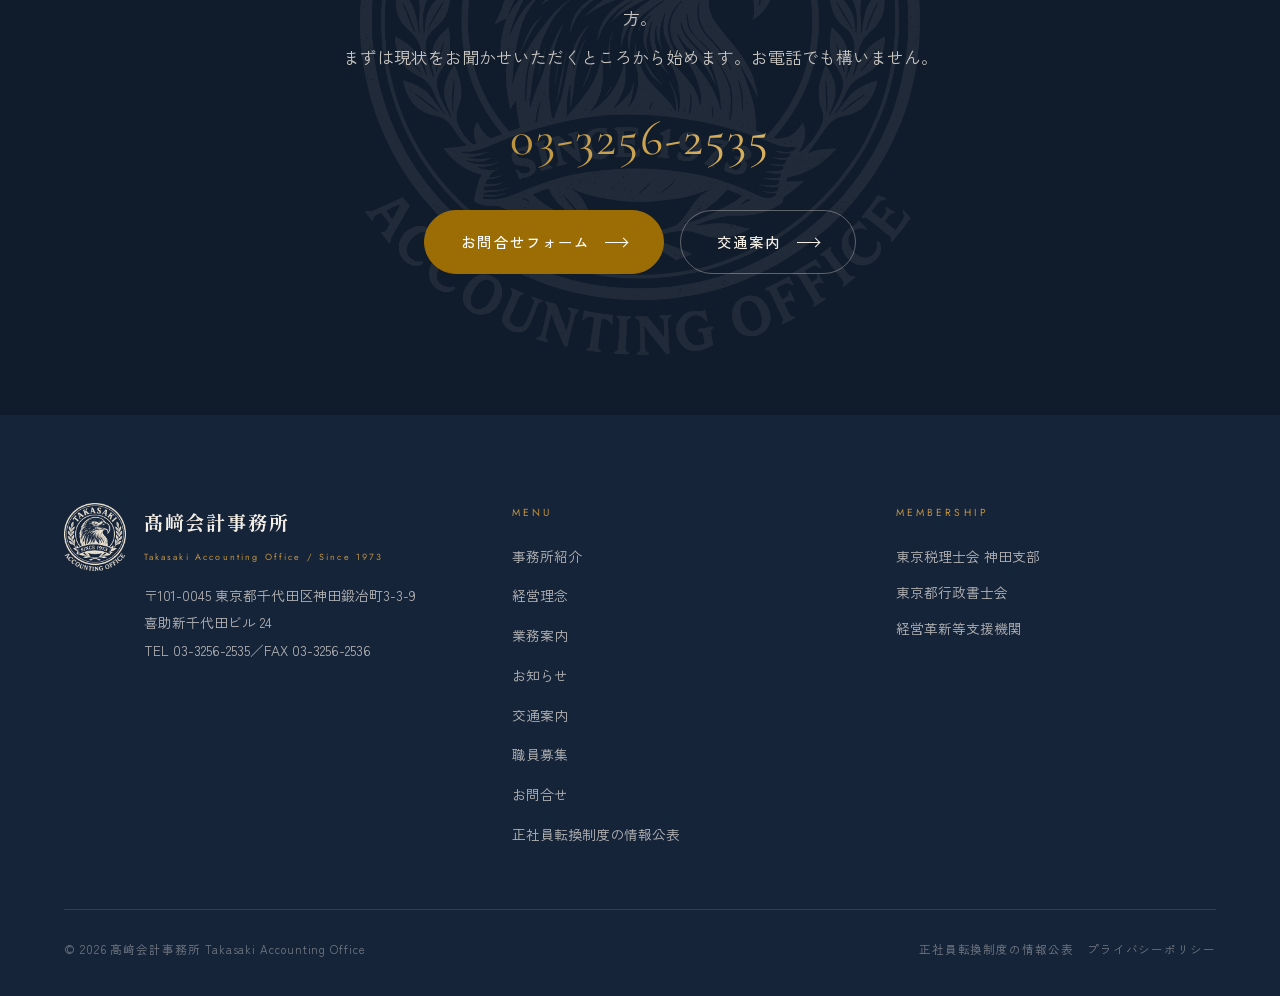
==== commit 3e2fdaa1: "三枚の写真の背景を、スタジオの白い背景紙に差し替えた 初代の背景紙を測った色（RGB 210-219 の暖かいグレー）を基準に、 頭のうしろを明るくして周辺に落とす背景紙を作り、三枚に共通で敷いた。 " ====
--- a/index.html
+++ b/index.html
@@ -327,7 +327,7 @@
   <div class="wrap">
     <div class="prof">
       <figure class="prof__fig" data-reveal>
-        <div class="prof__frame"><img src="assets/img/daihyo.jpg?v=6b4b142d" alt="所長 髙﨑英彦（税理士・行政書士）" width="660" height="880"></div>
+        <div class="prof__frame"><img src="assets/img/daihyo.jpg?v=051e7b6d" alt="所長 髙﨑英彦（税理士・行政書士）" width="660" height="880"></div>
         <figcaption class="prof__cap">所長 髙﨑 英彦（税理士・行政書士）</figcaption>
       </figure>
 
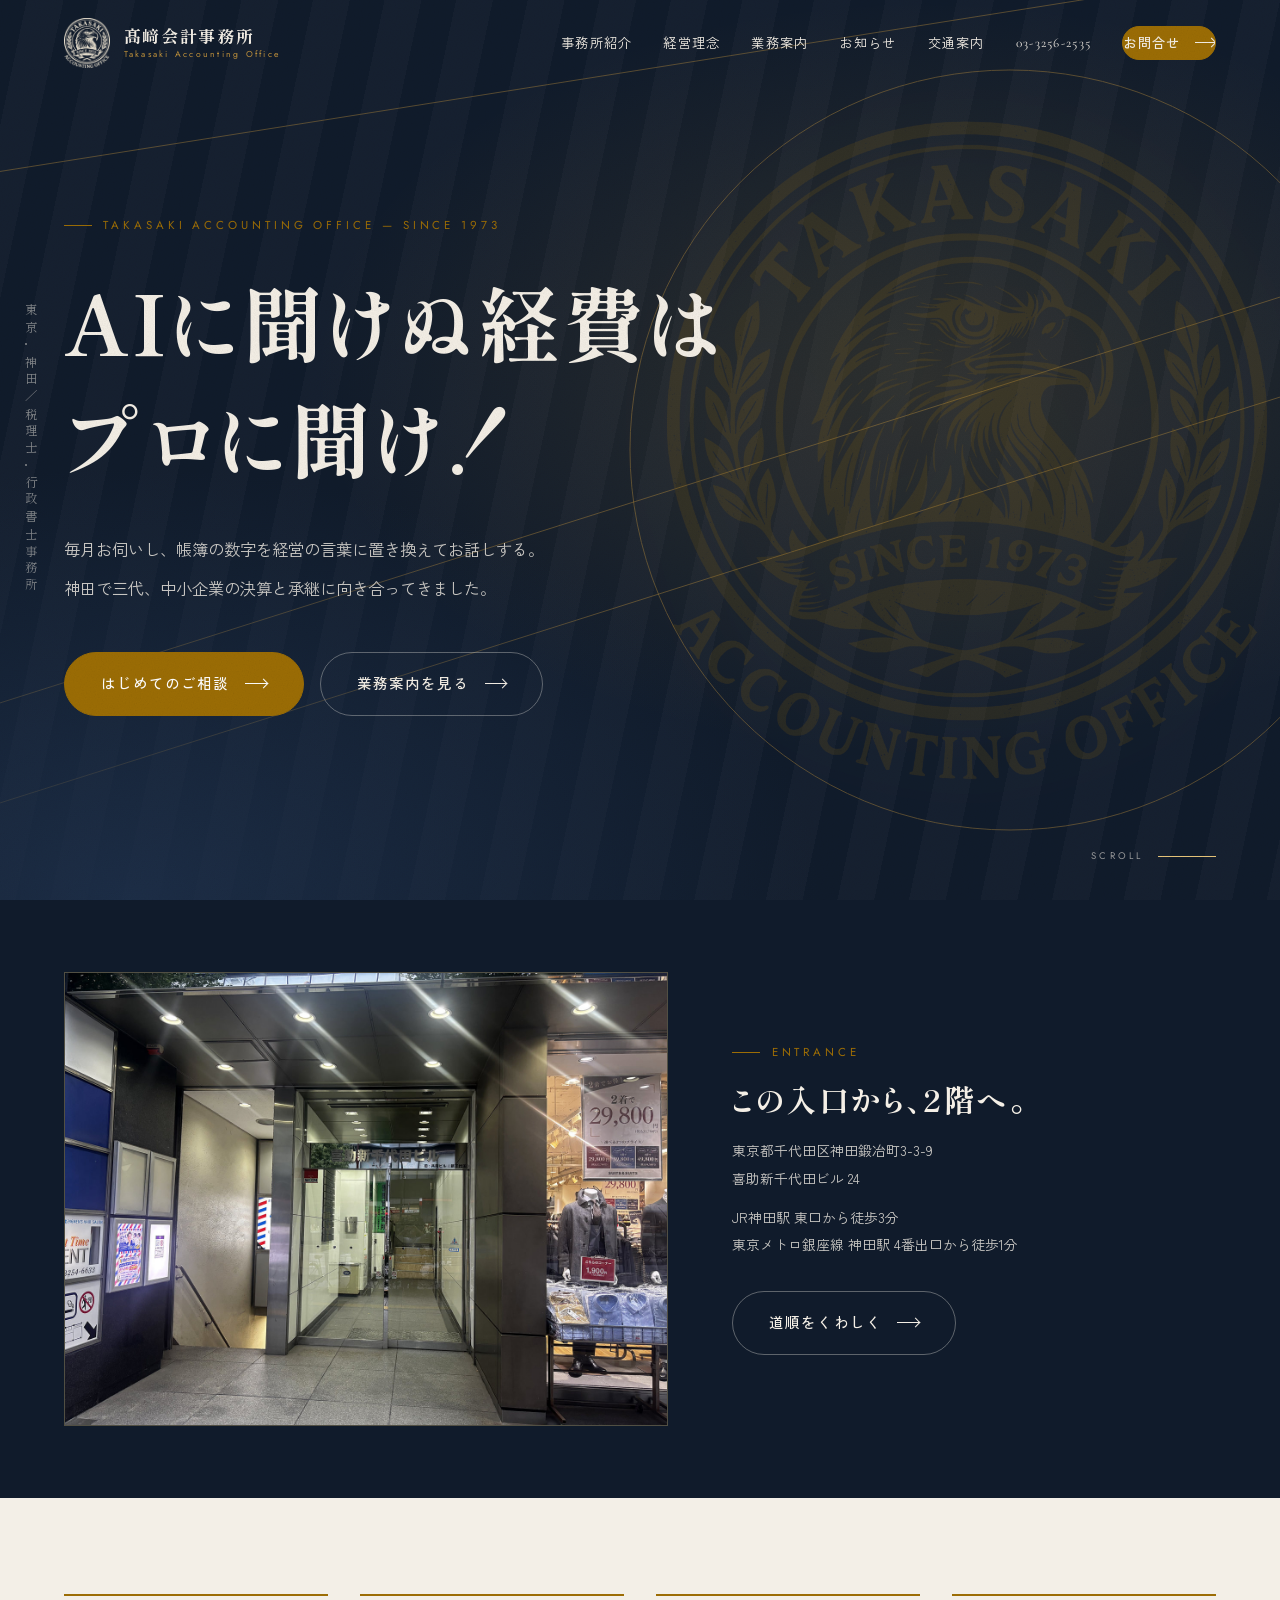
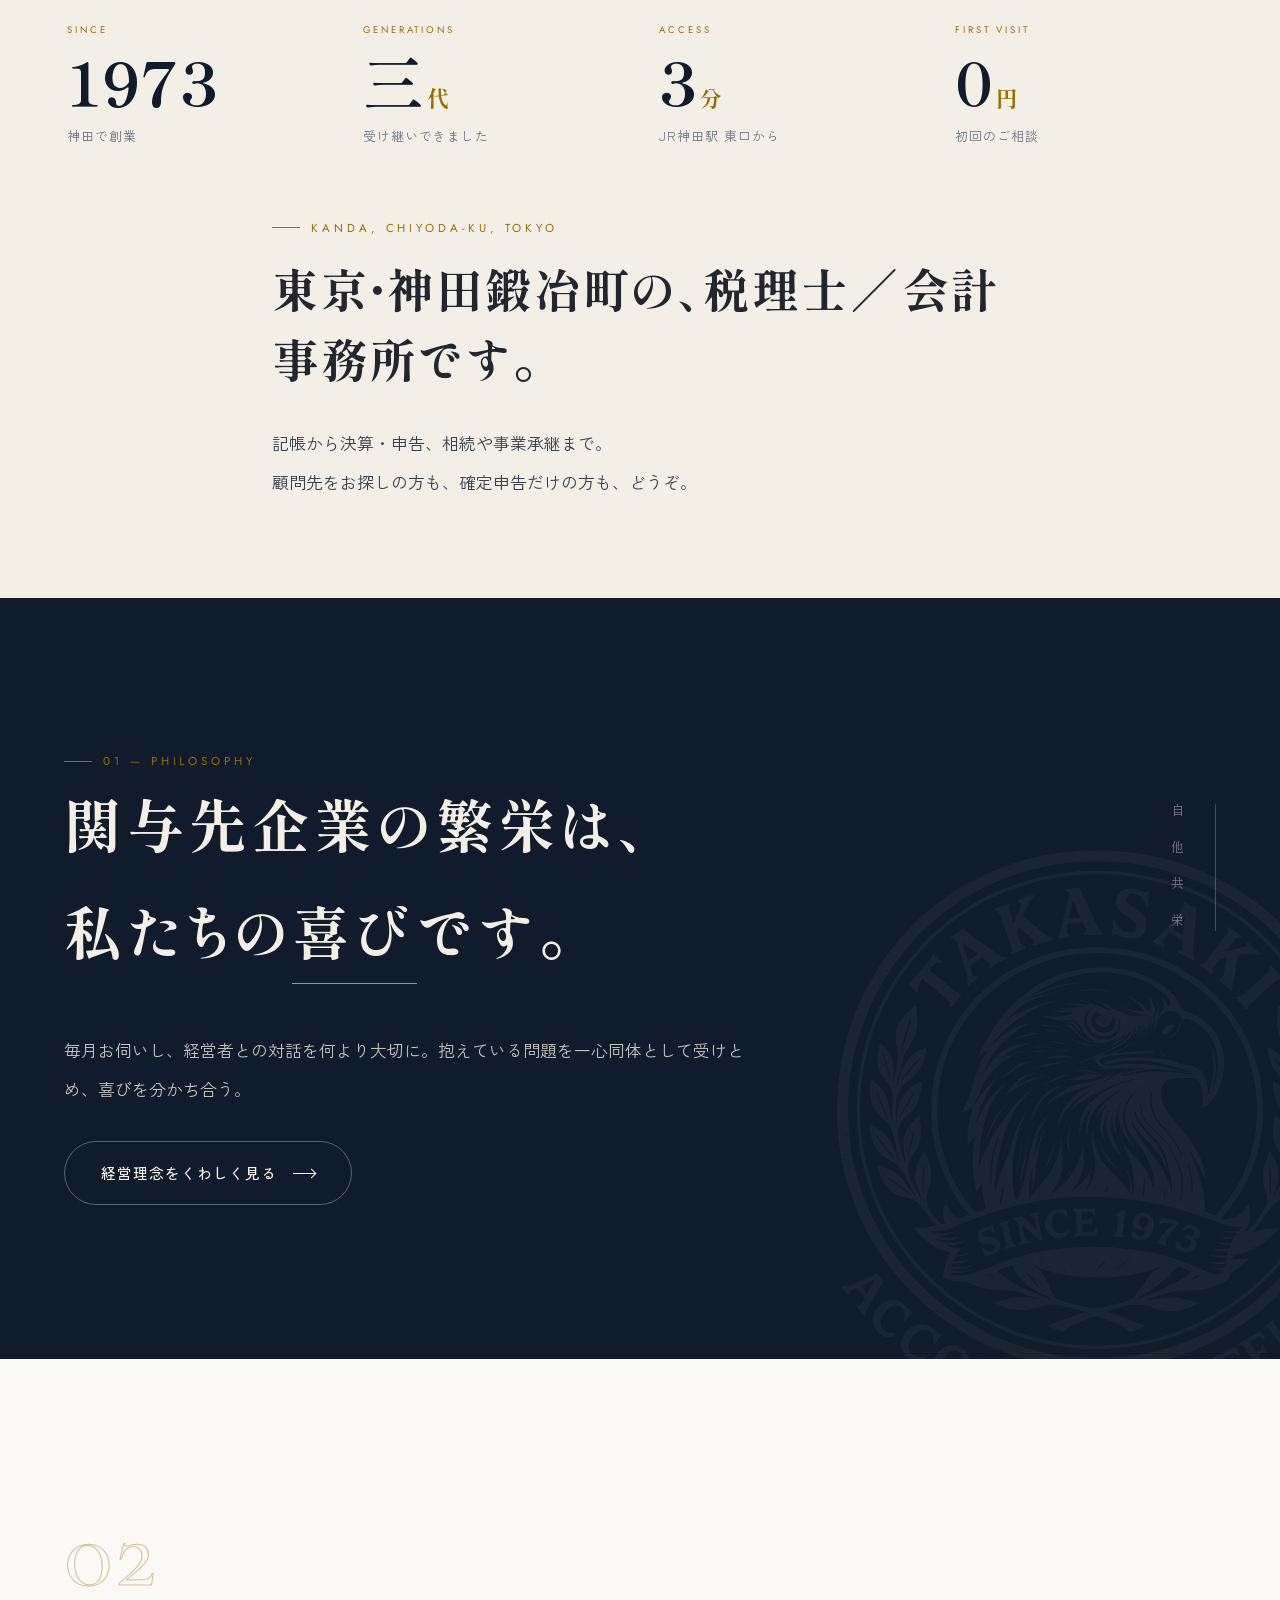
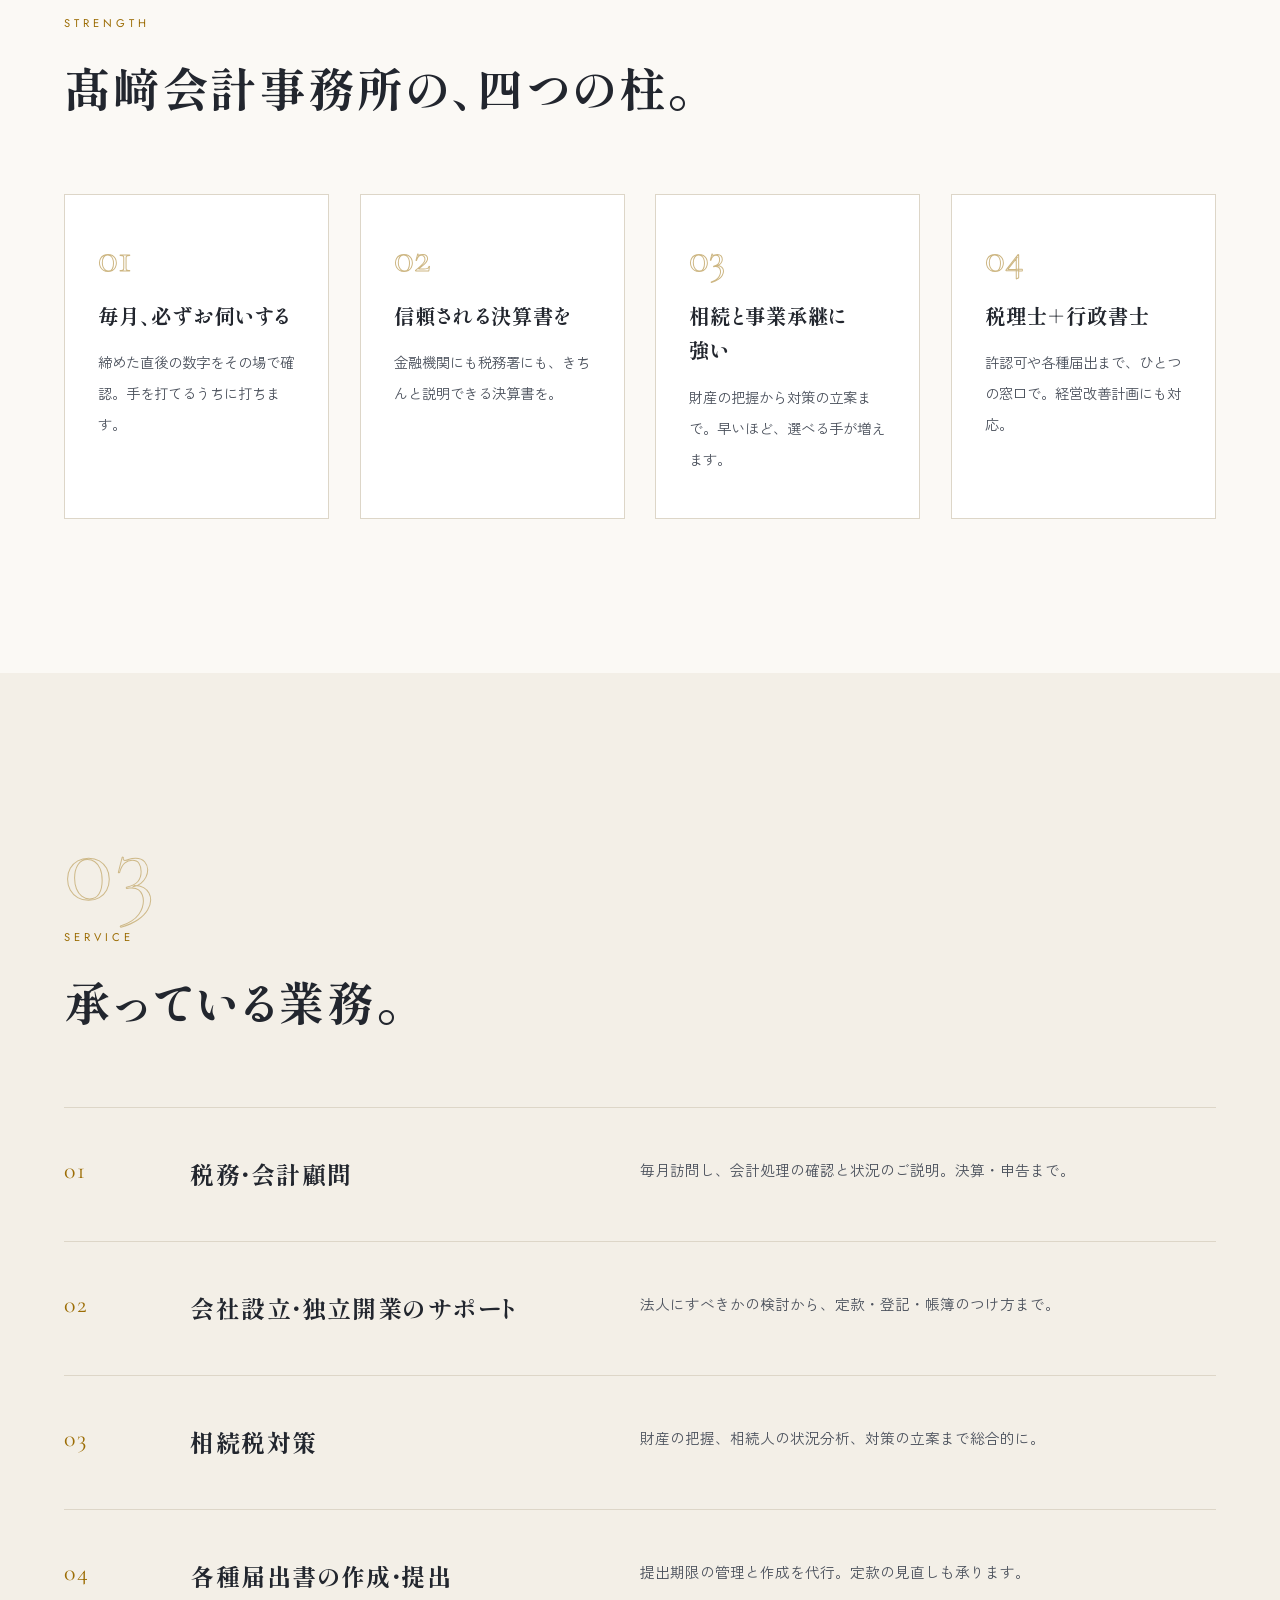
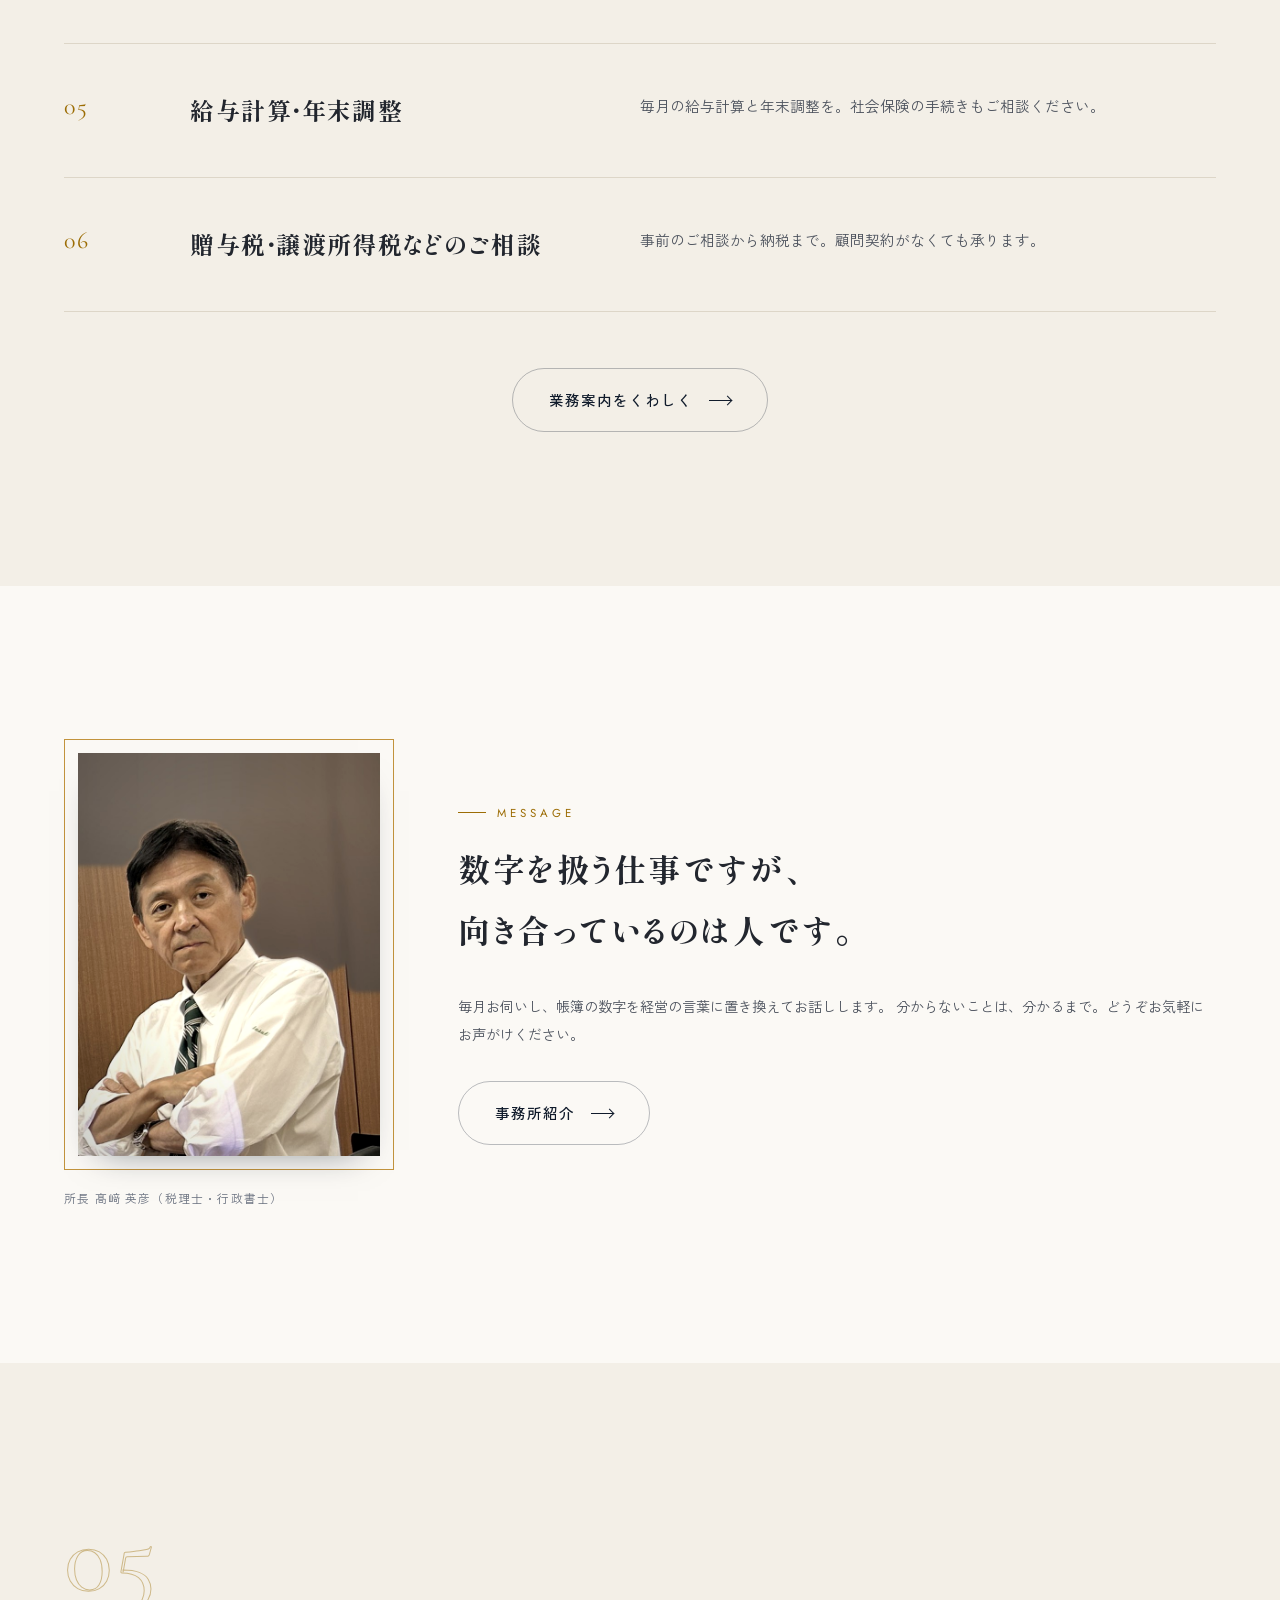
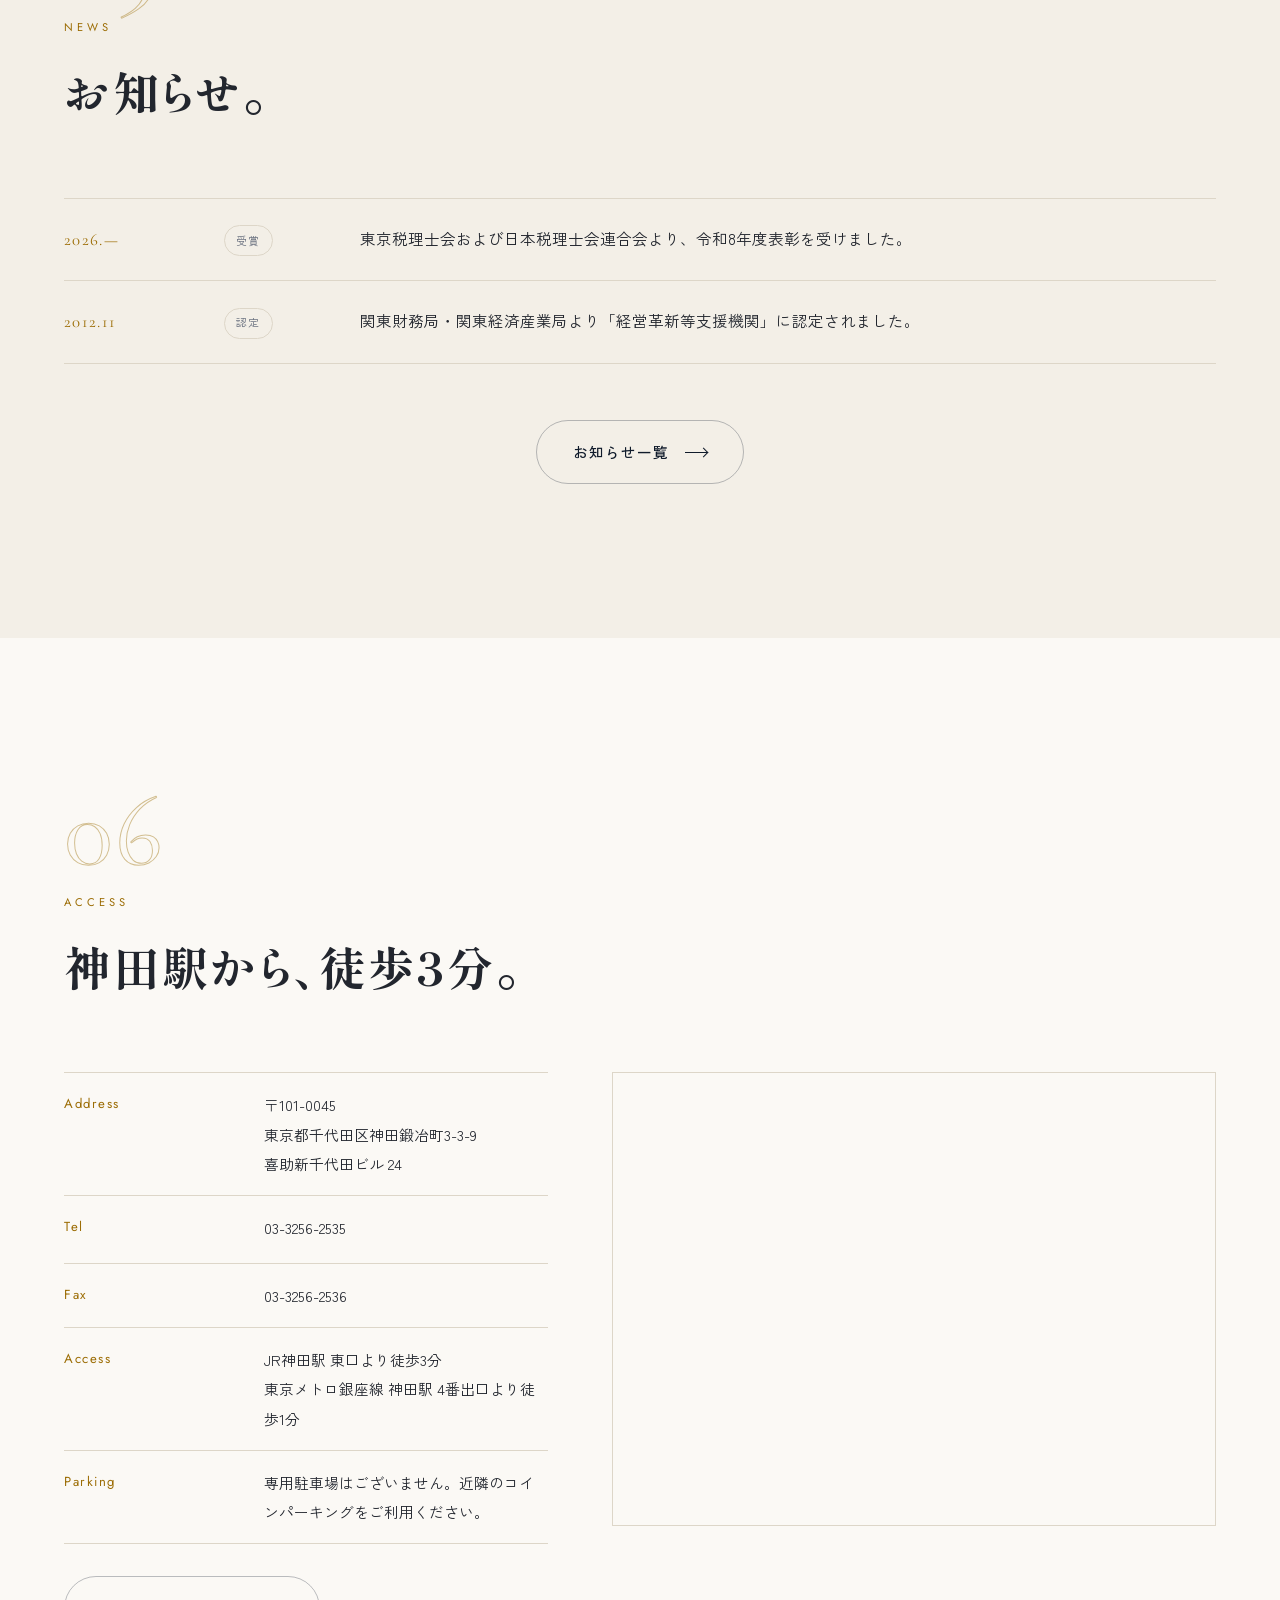
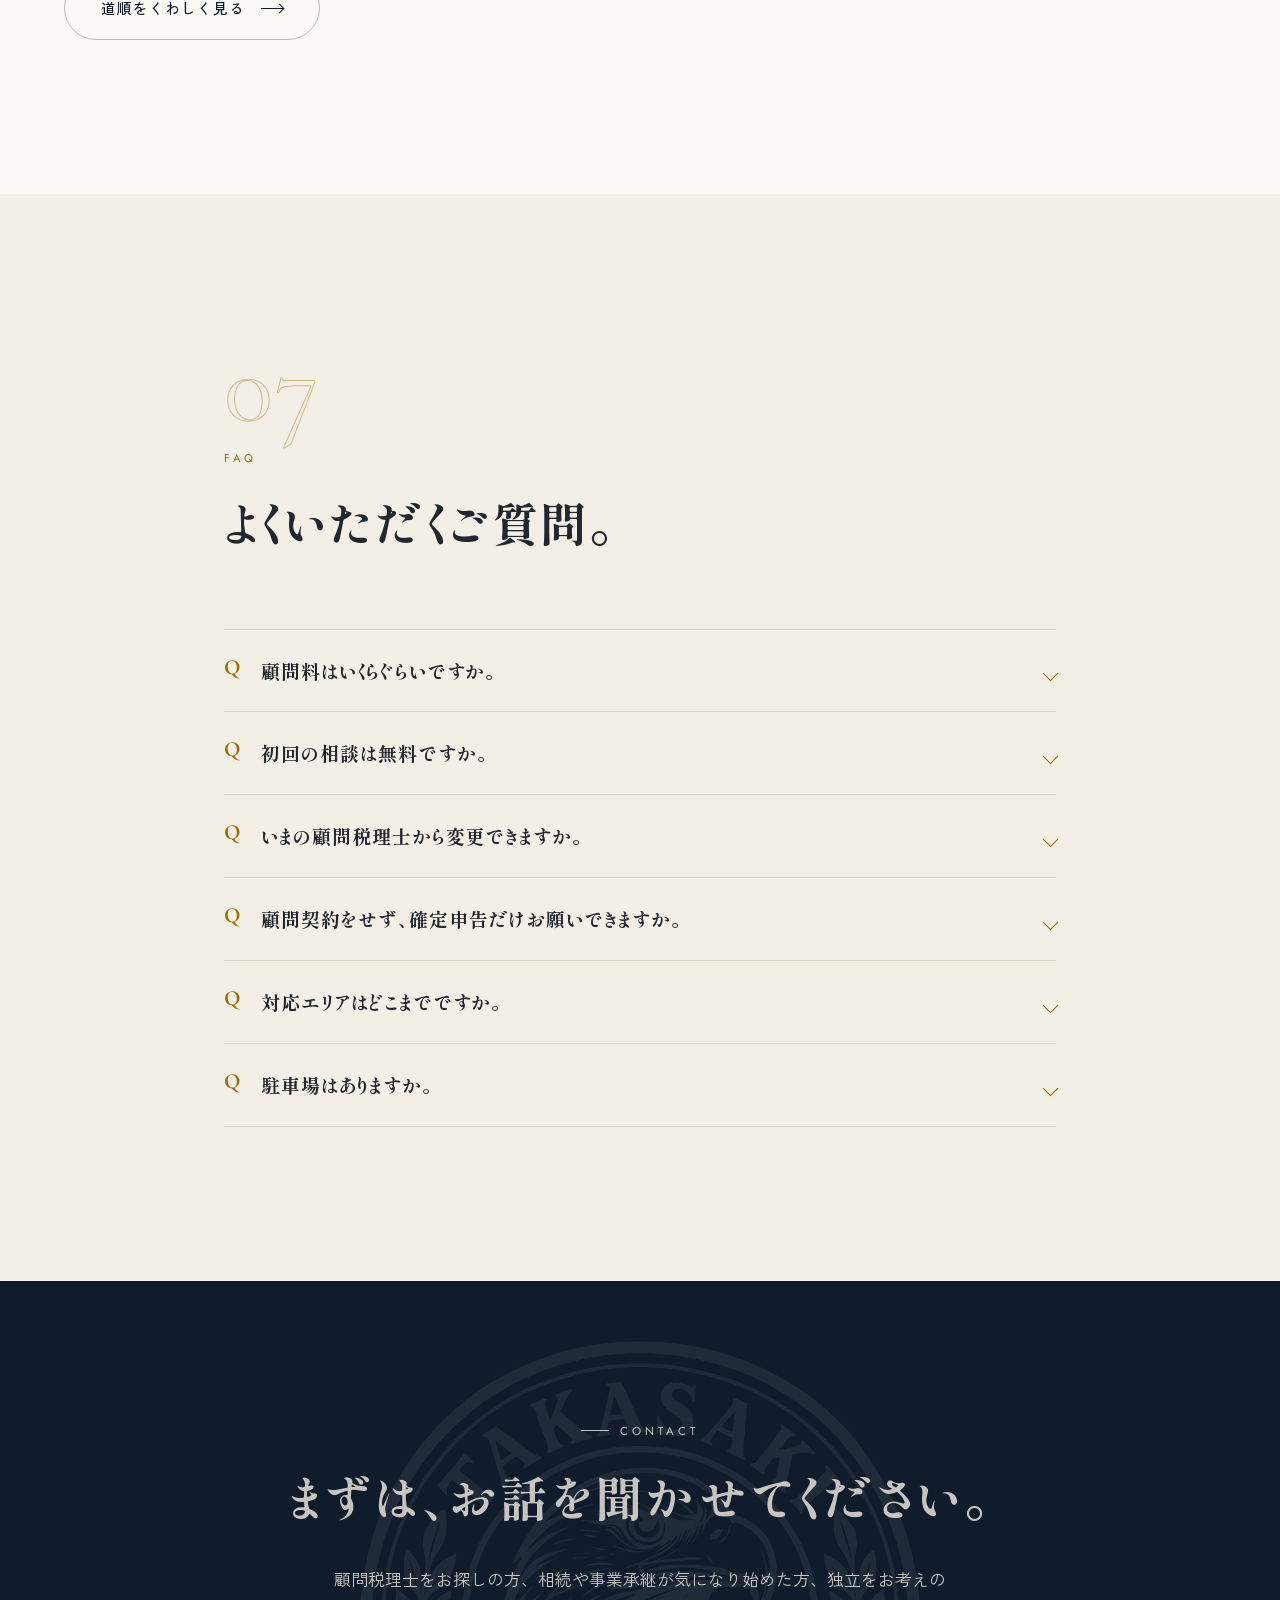
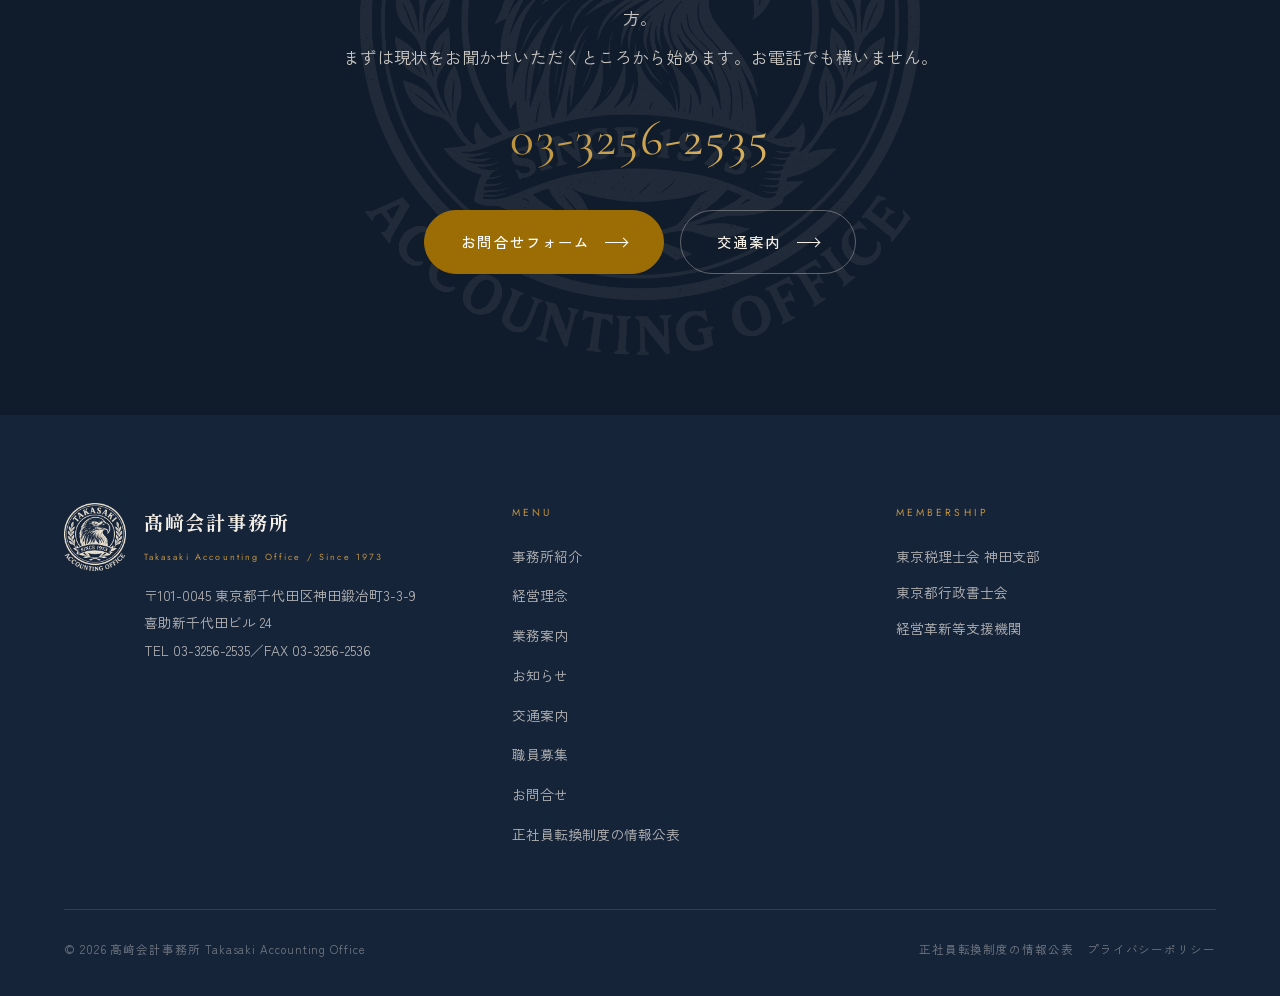
==== commit c1e71c9c: "写真のスタジオ背景を取り消し、元の背景に戻した 3e2fdaa の背景差し替えが不自然だったため、8d14640 の状態に戻す。 三枚とも撮ったままの背景・カラー。構図と色調の調整は残っている。  C" ====
--- a/index.html
+++ b/index.html
@@ -327,7 +327,7 @@
   <div class="wrap">
     <div class="prof">
       <figure class="prof__fig" data-reveal>
-        <div class="prof__frame"><img src="assets/img/daihyo.jpg?v=051e7b6d" alt="所長 髙﨑英彦（税理士・行政書士）" width="660" height="880"></div>
+        <div class="prof__frame"><img src="assets/img/daihyo.jpg?v=6b4b142d" alt="所長 髙﨑英彦（税理士・行政書士）" width="660" height="880"></div>
         <figcaption class="prof__cap">所長 髙﨑 英彦（税理士・行政書士）</figcaption>
       </figure>
 
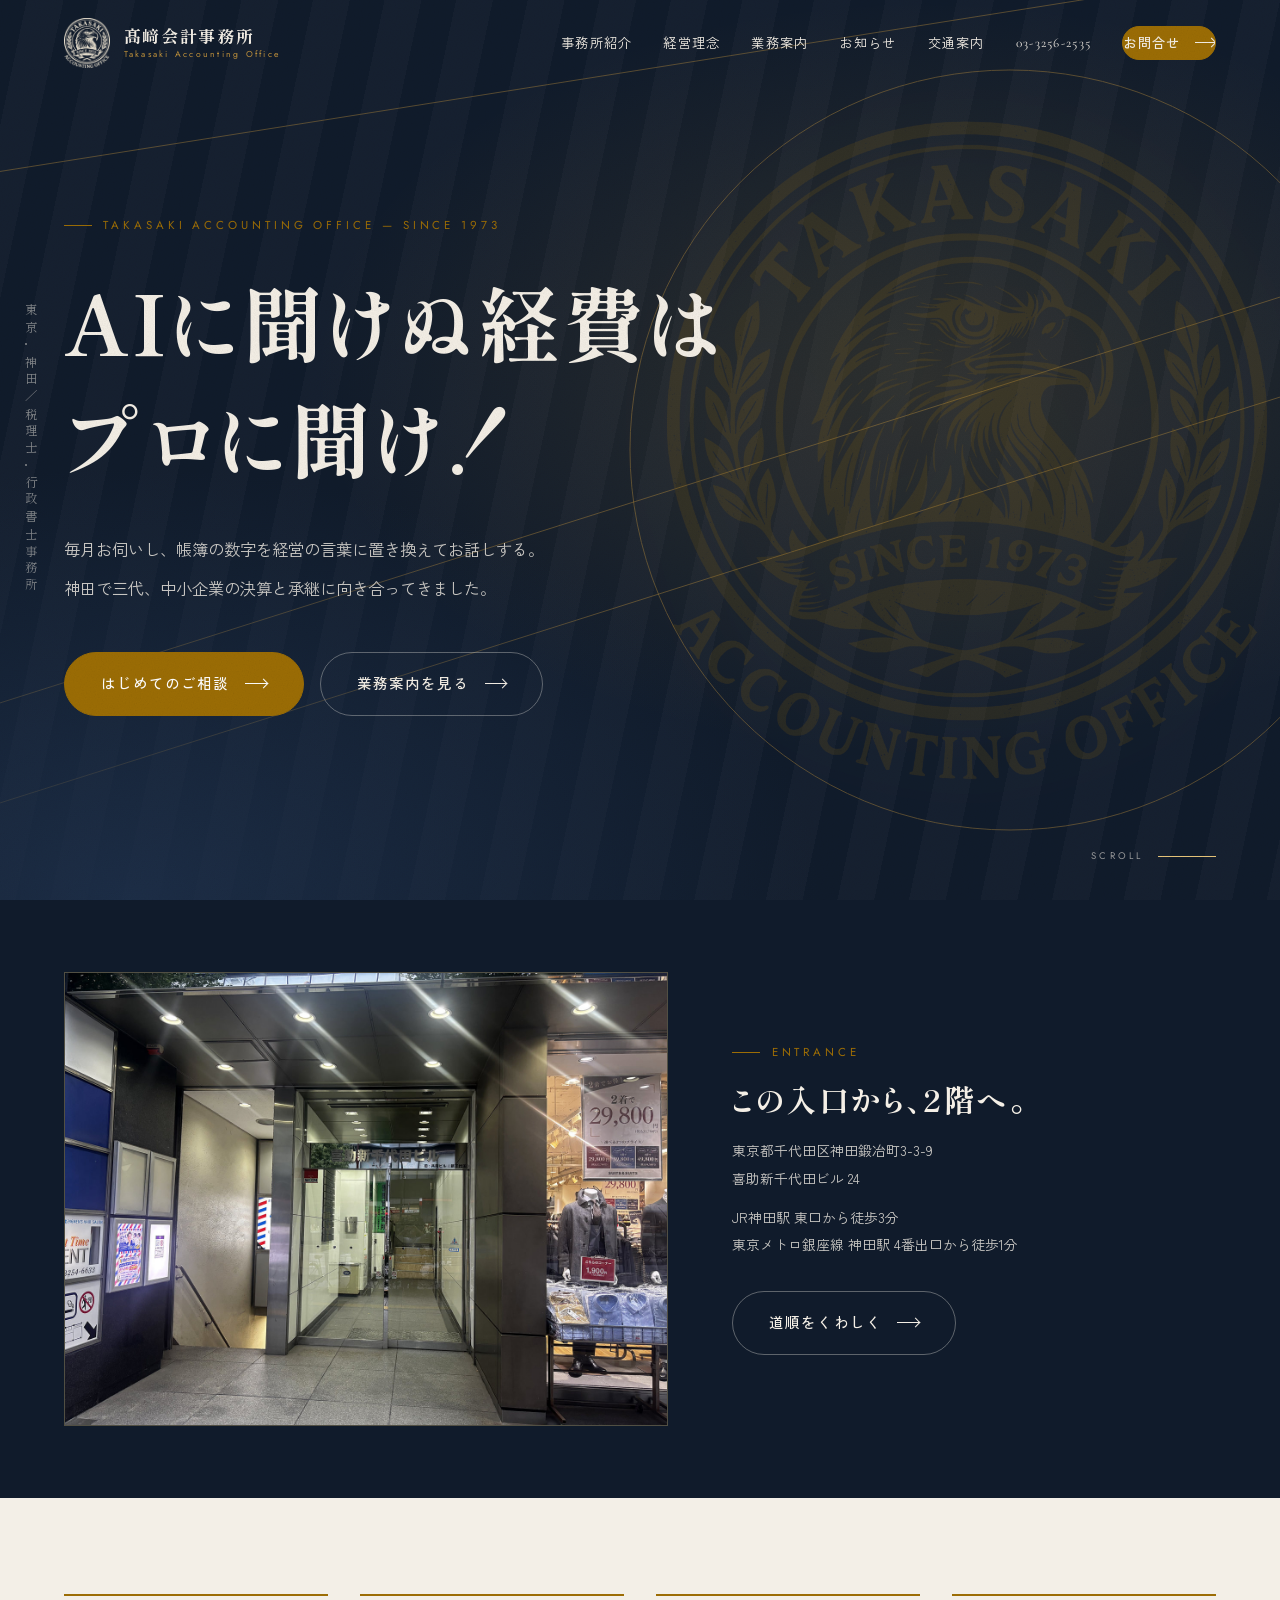
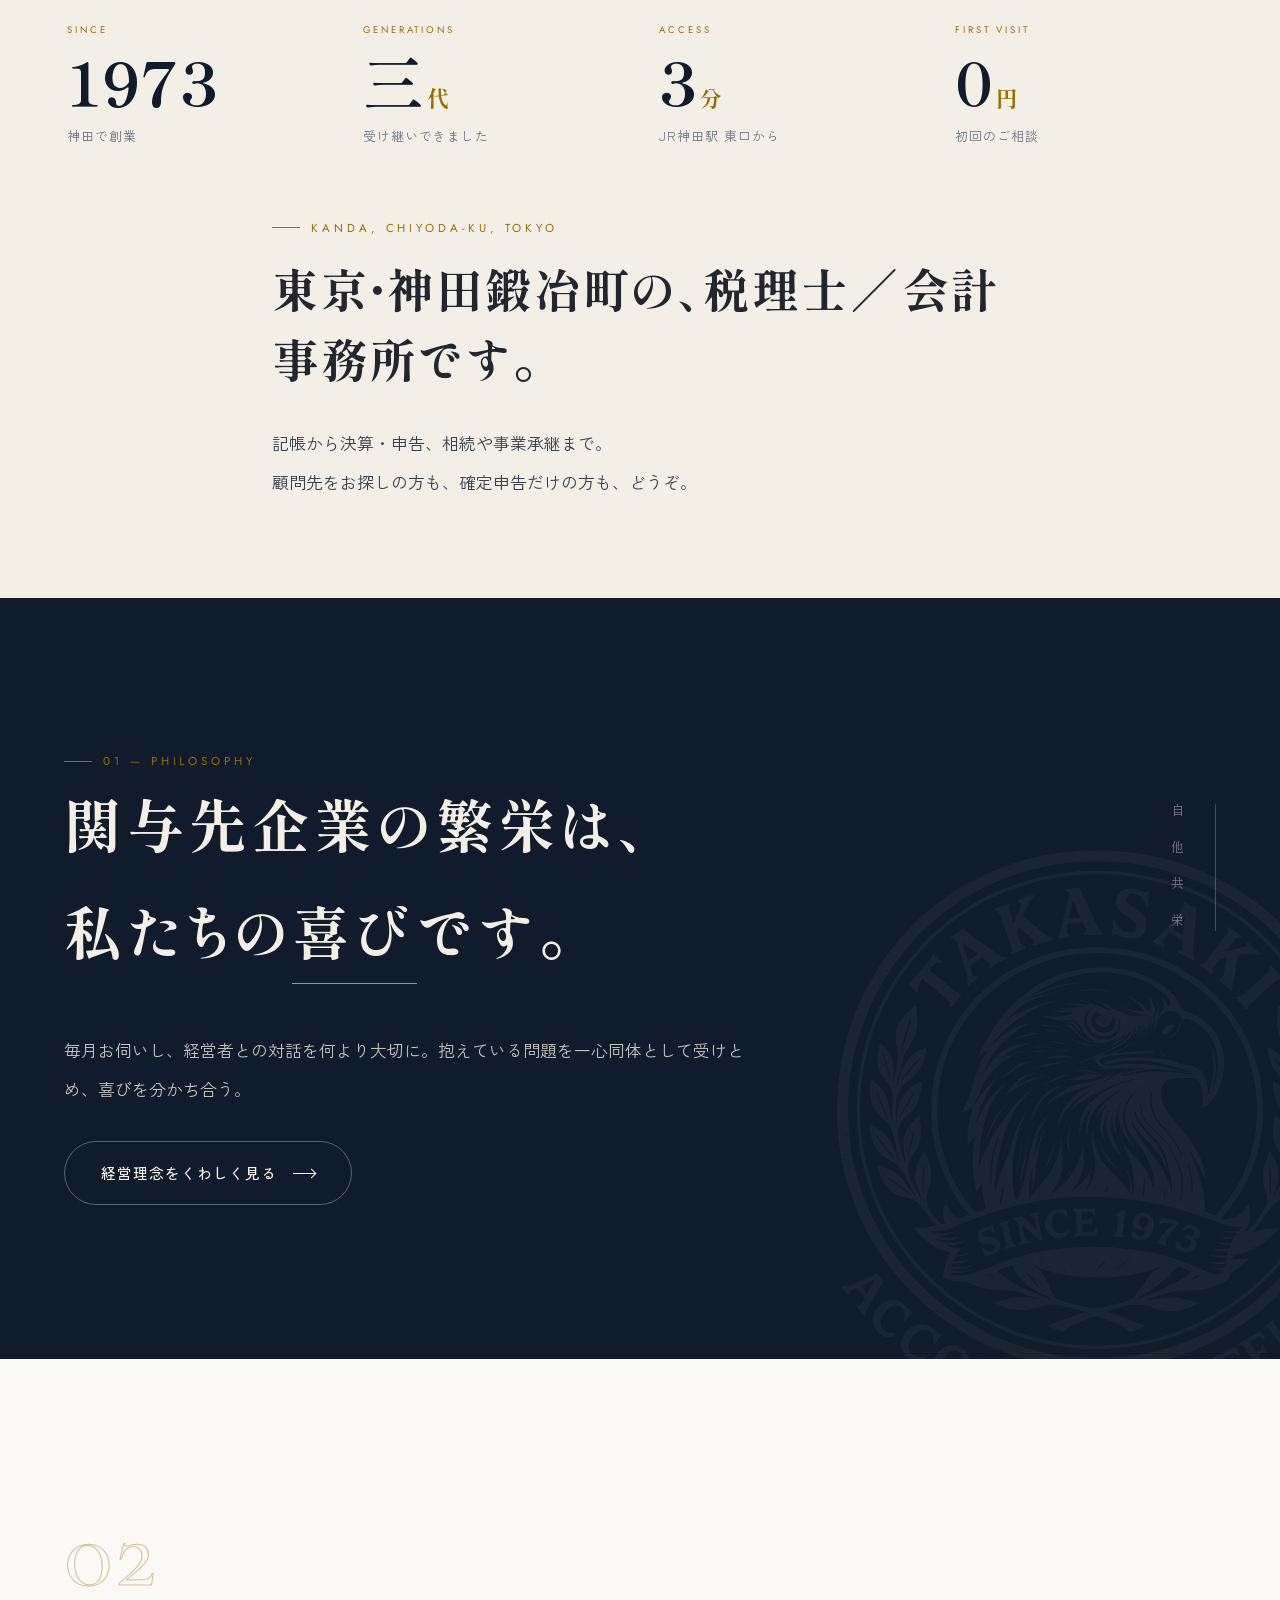
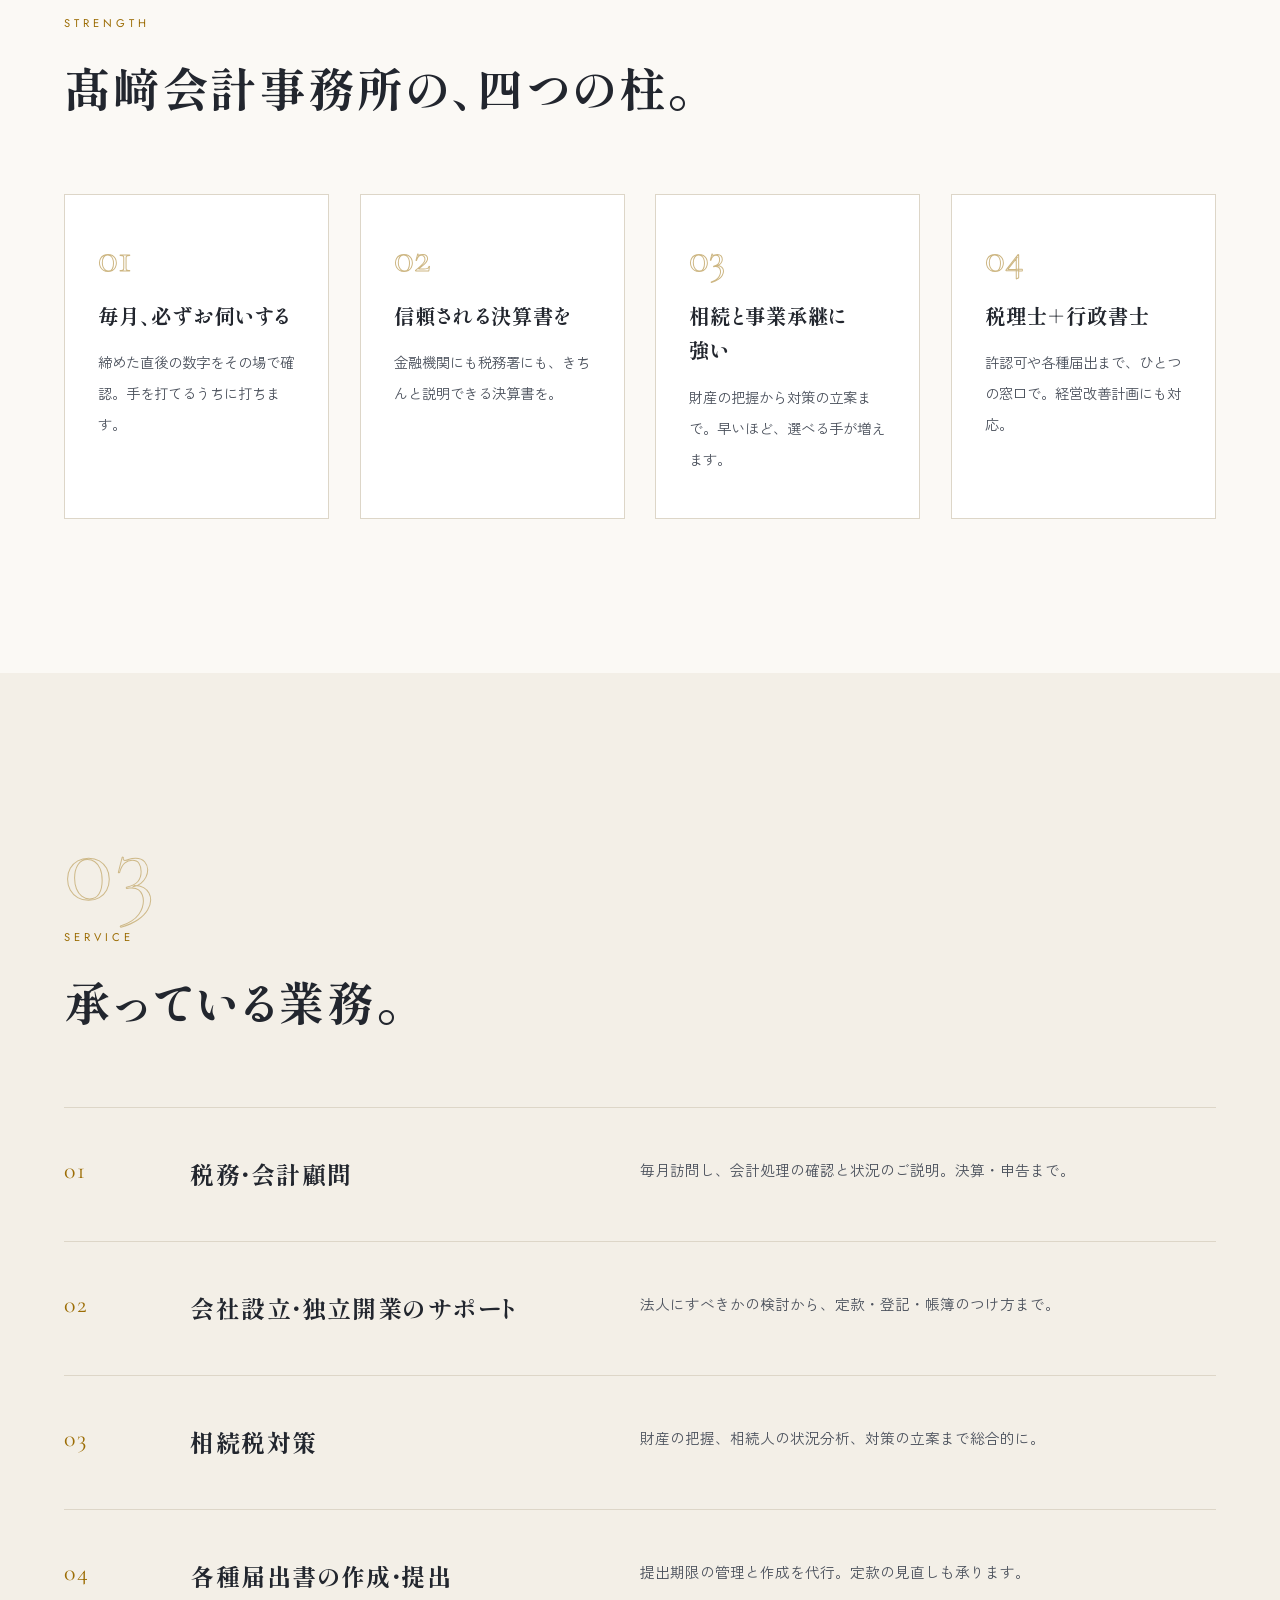
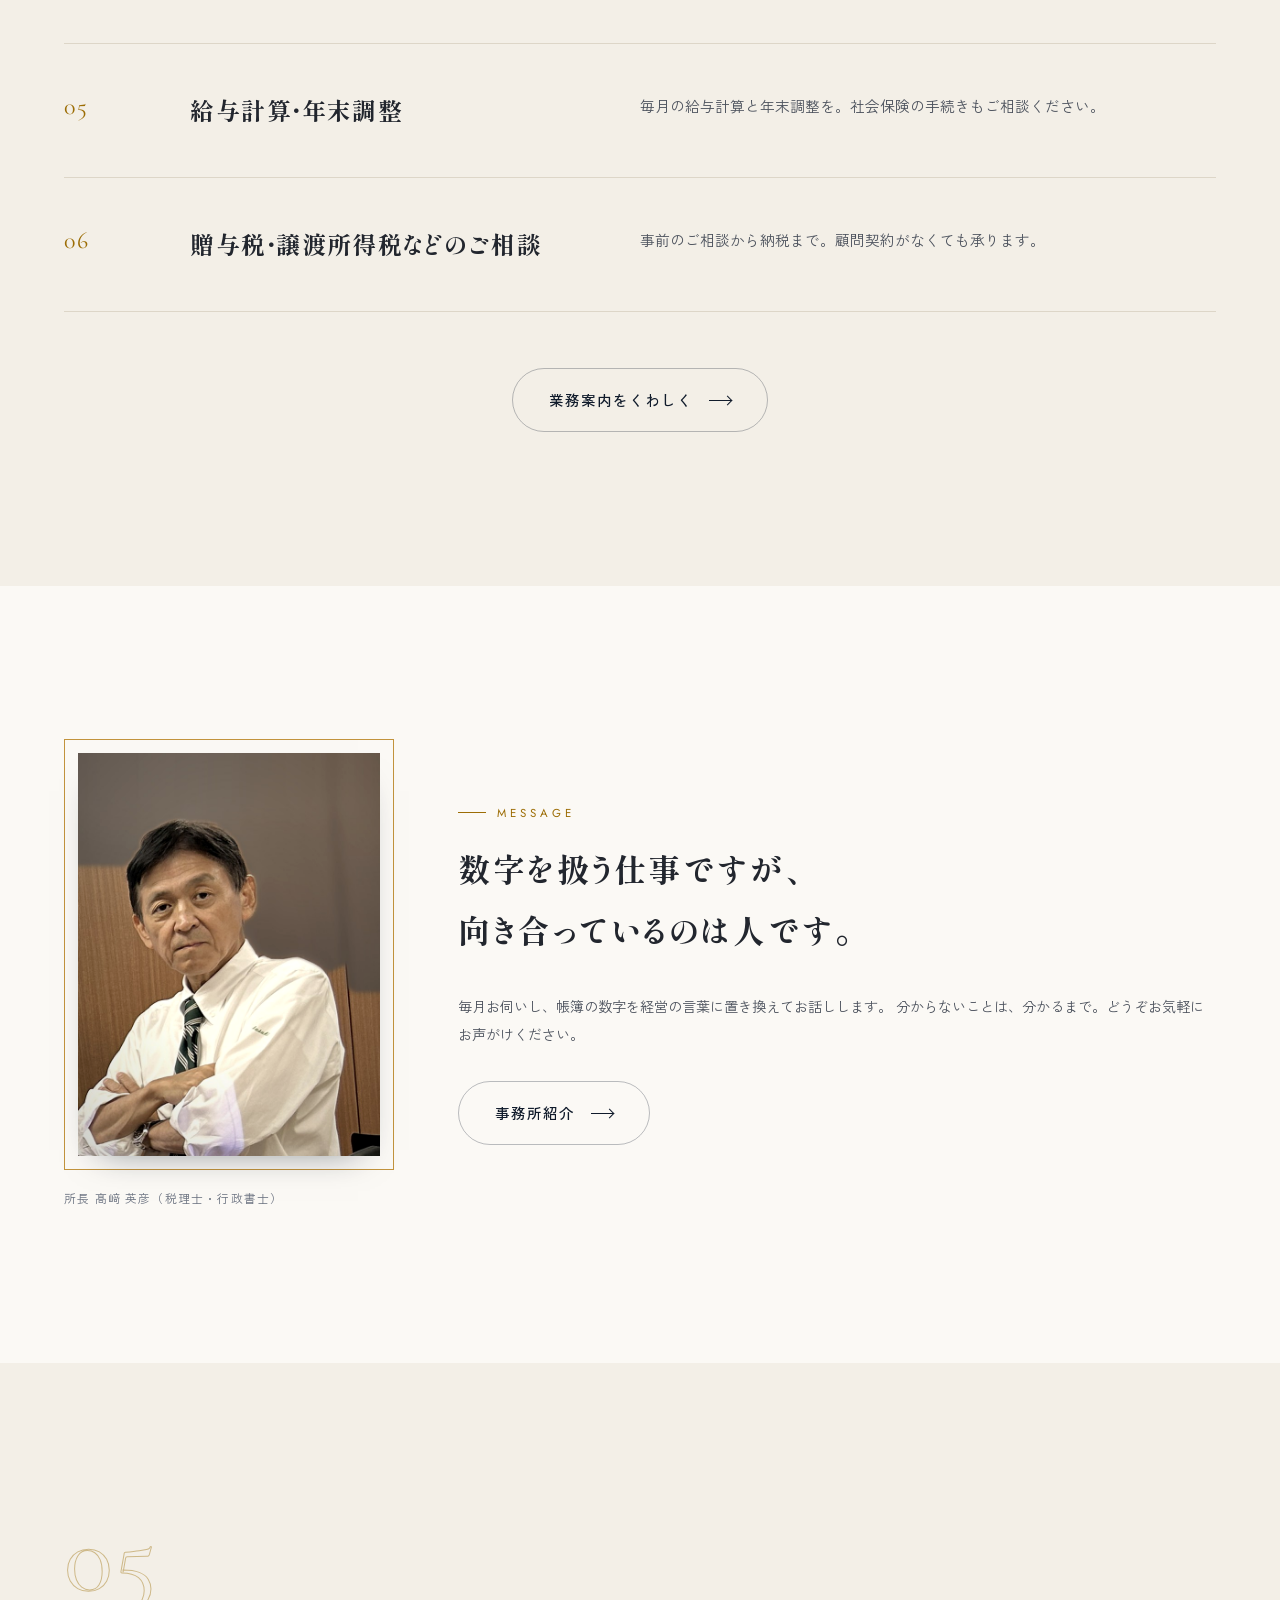
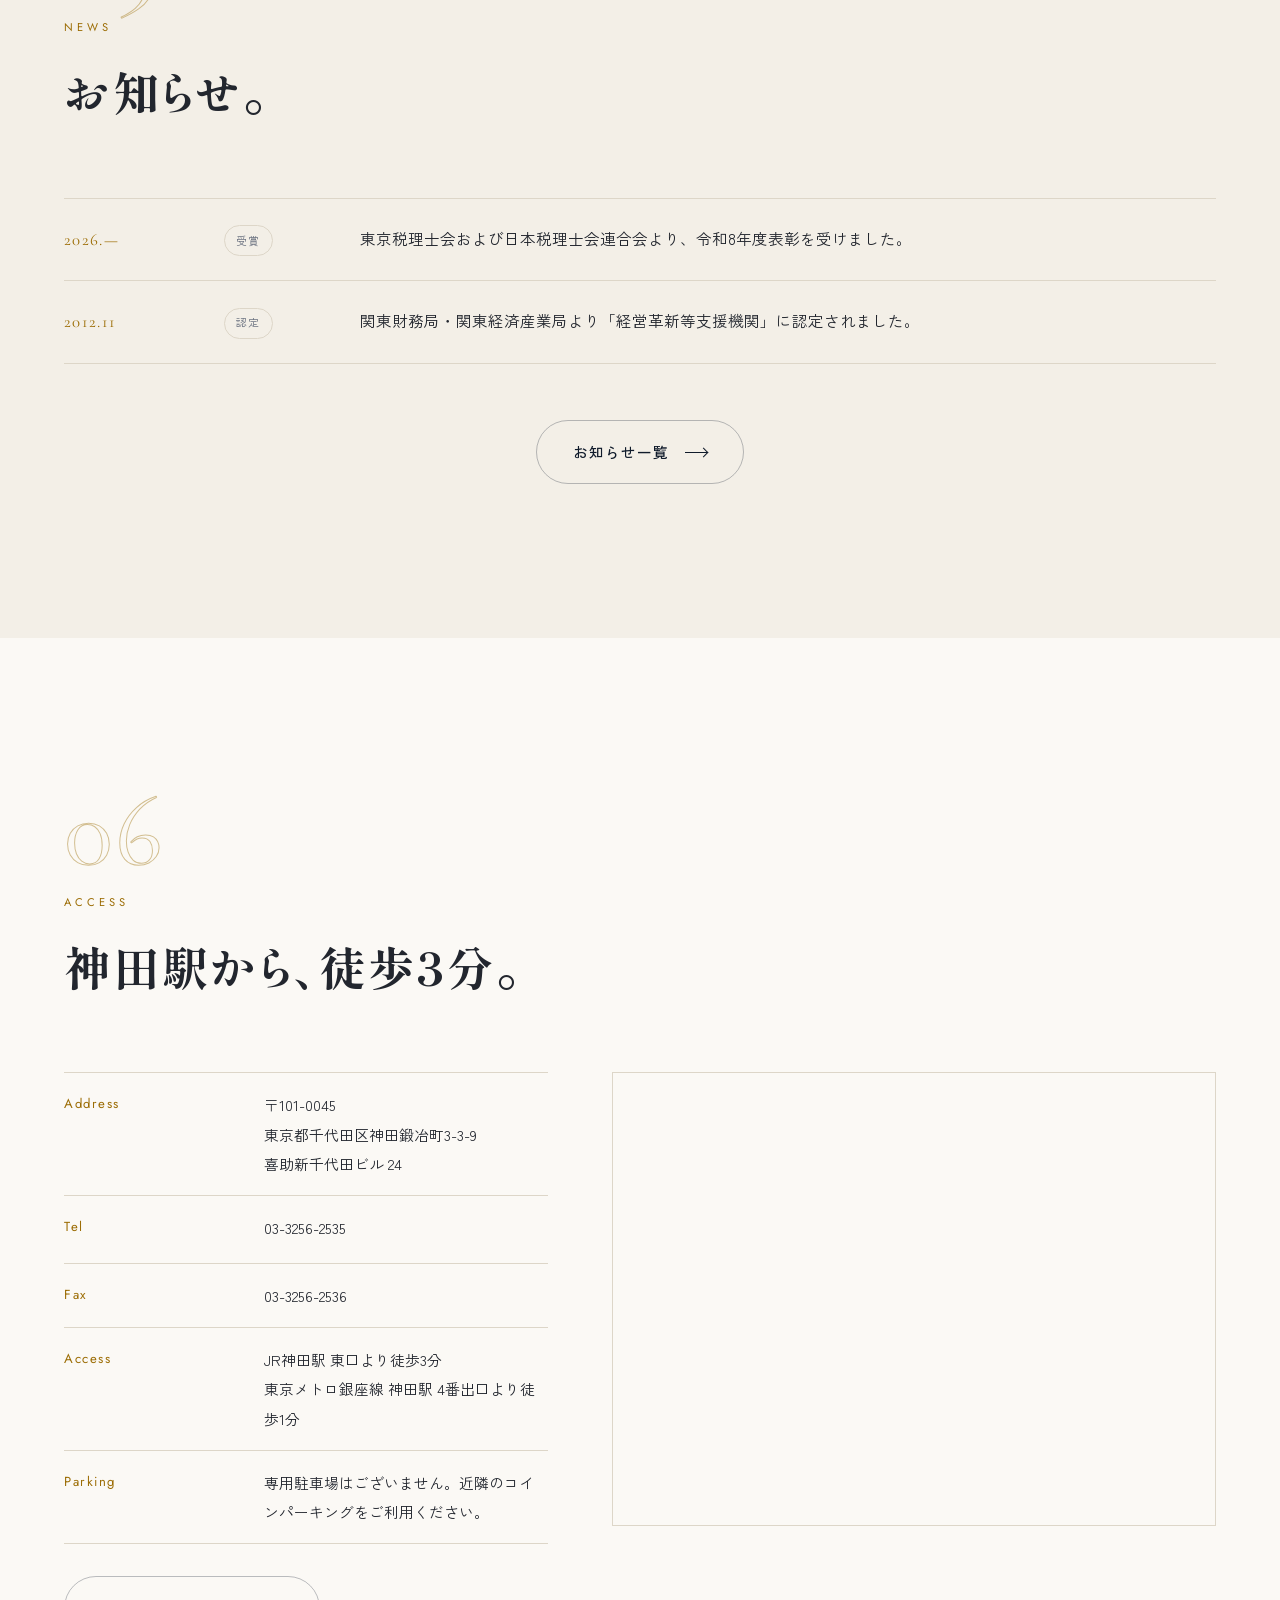
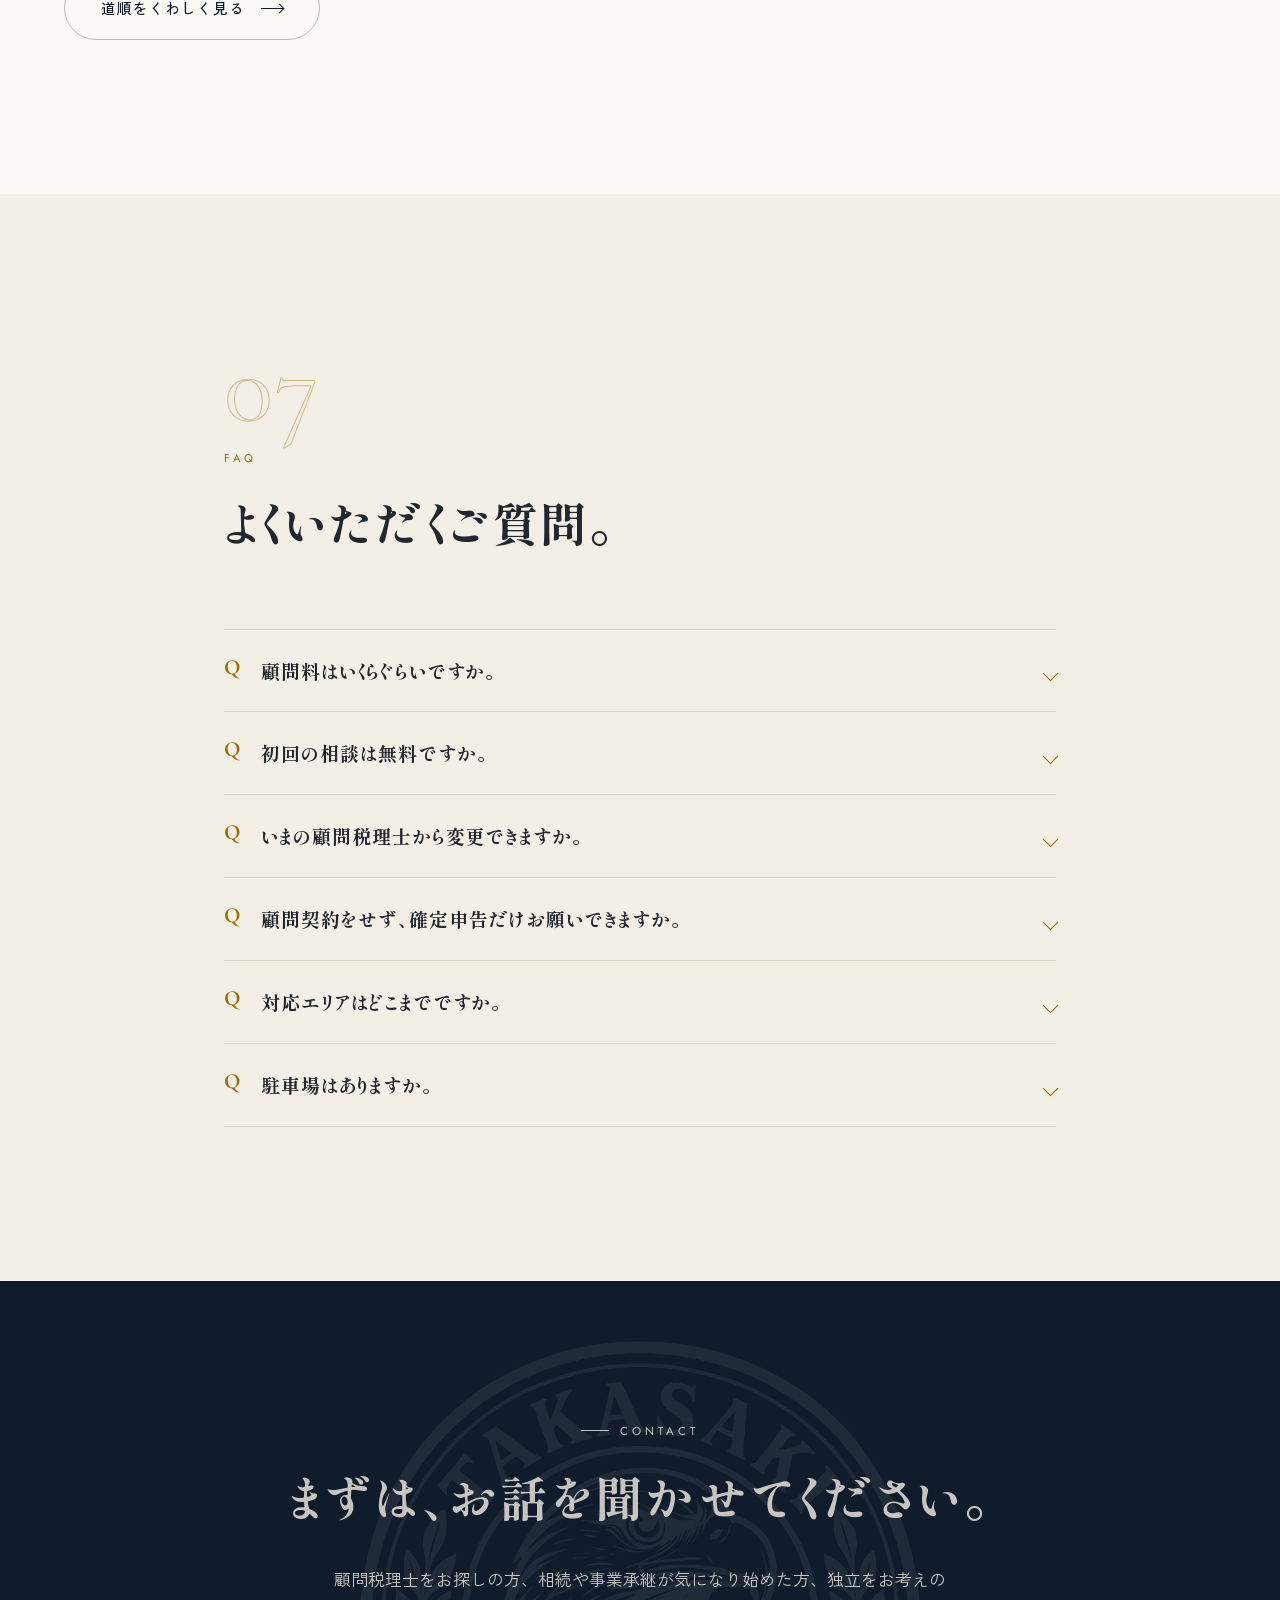
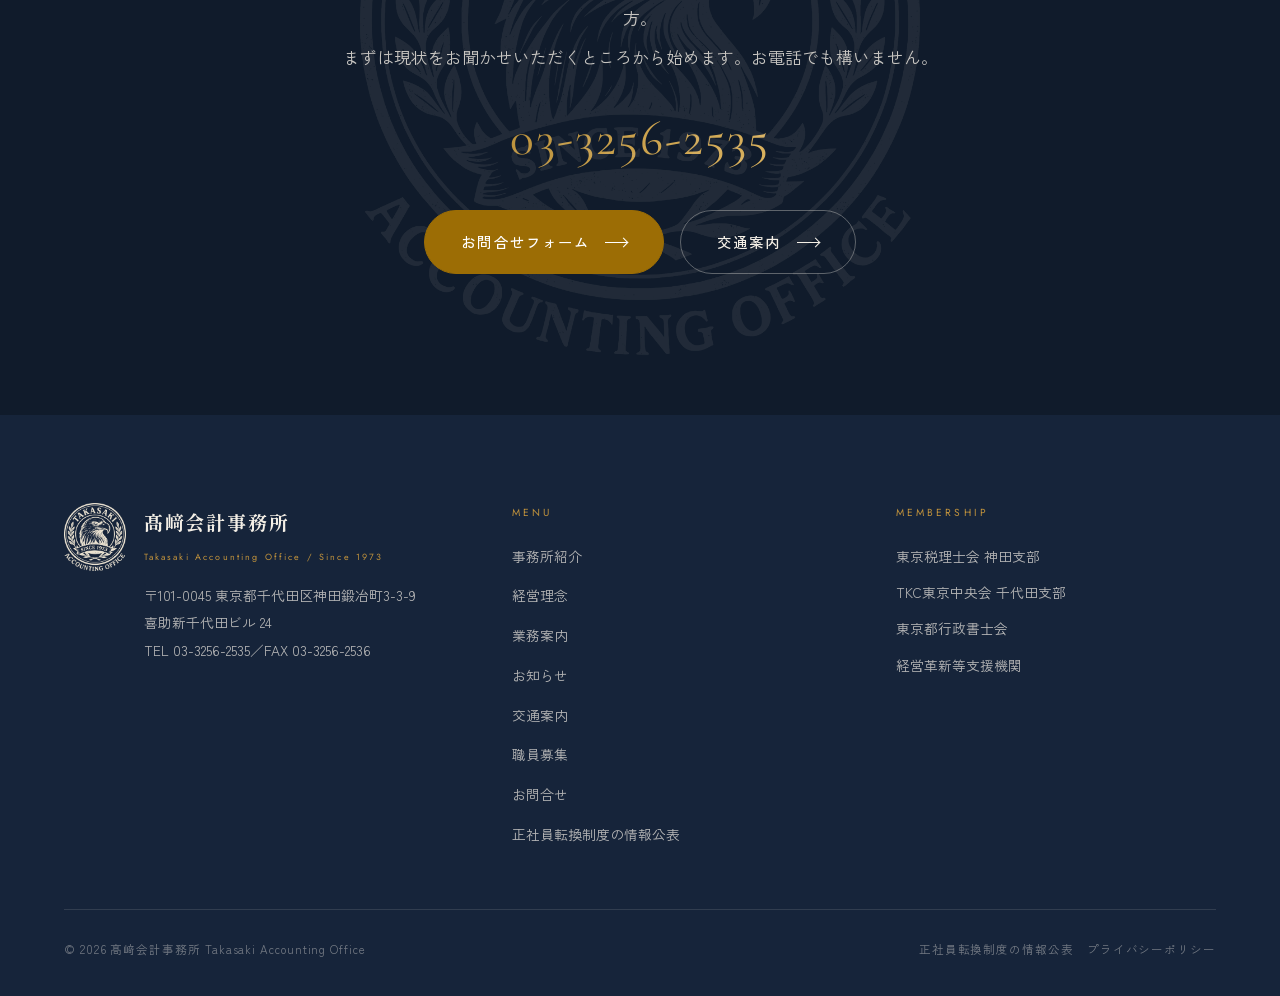
==== commit 06edc7da: "Studioで作った方のサイトにしか無かった情報を取り込んだ orange340790.studio.site の内容と突き合わせ、こちらに無かった3点を反映。  - 二代のメッセージを、所長ご本人の" ====
--- a/index.html
+++ b/index.html
@@ -496,6 +496,7 @@
         <h3>Membership</h3>
         <ul>
           <li>東京税理士会 神田支部</li>
+          <li>TKC東京中央会 千代田支部</li>
           <li>東京都行政書士会</li>
           <li>経営革新等支援機関</li>
         </ul>
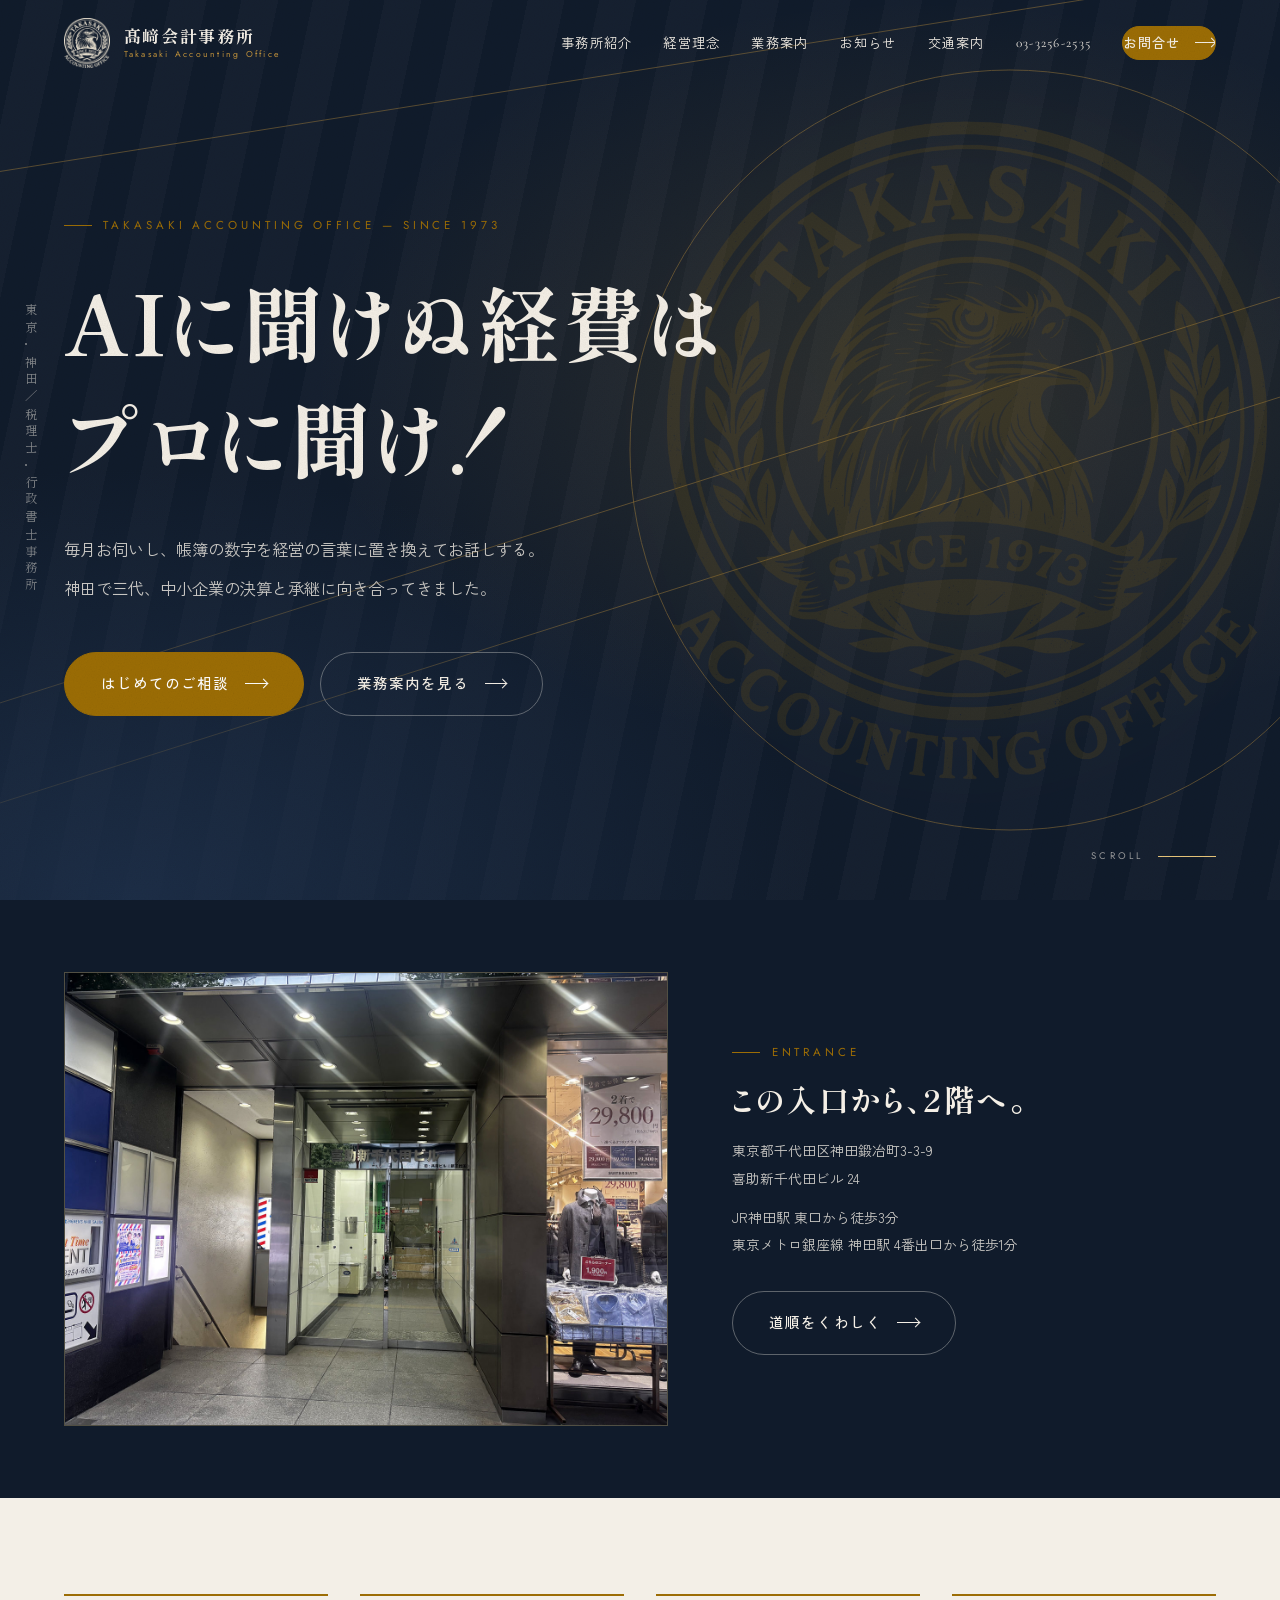
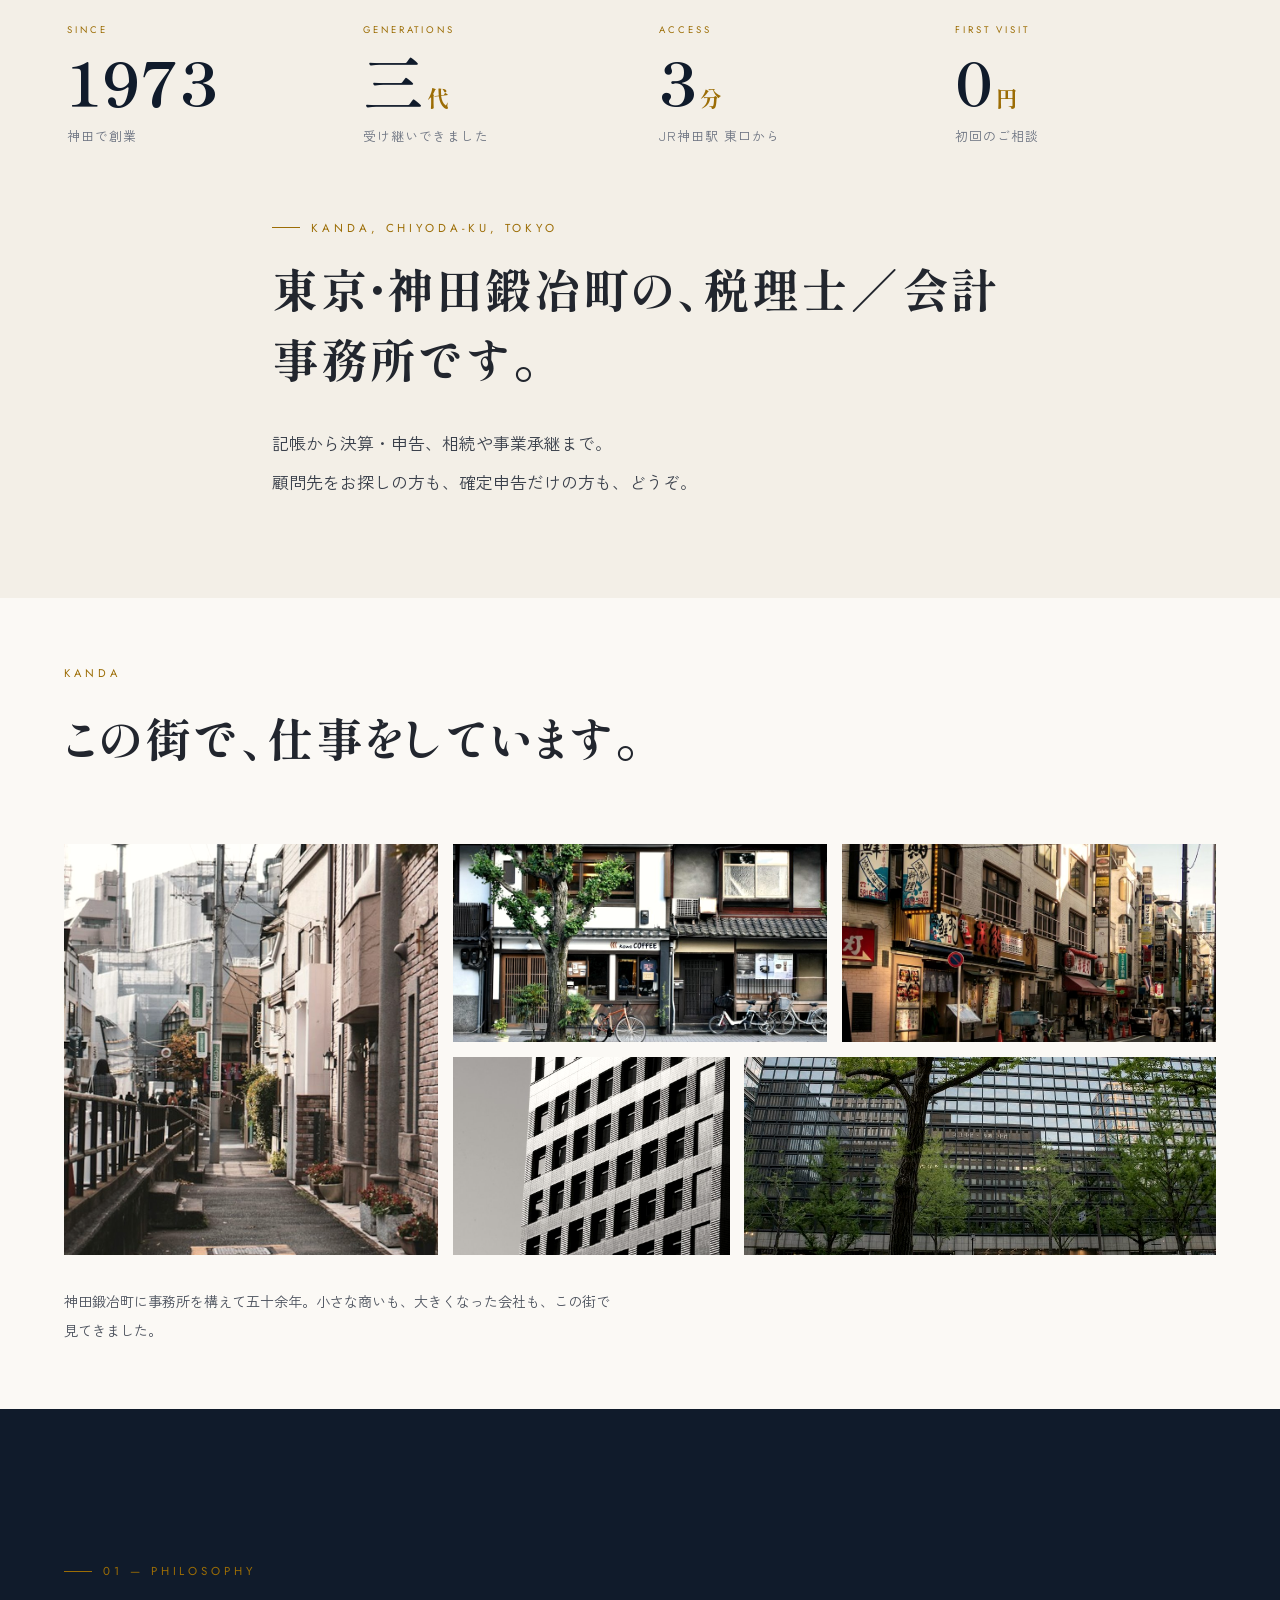
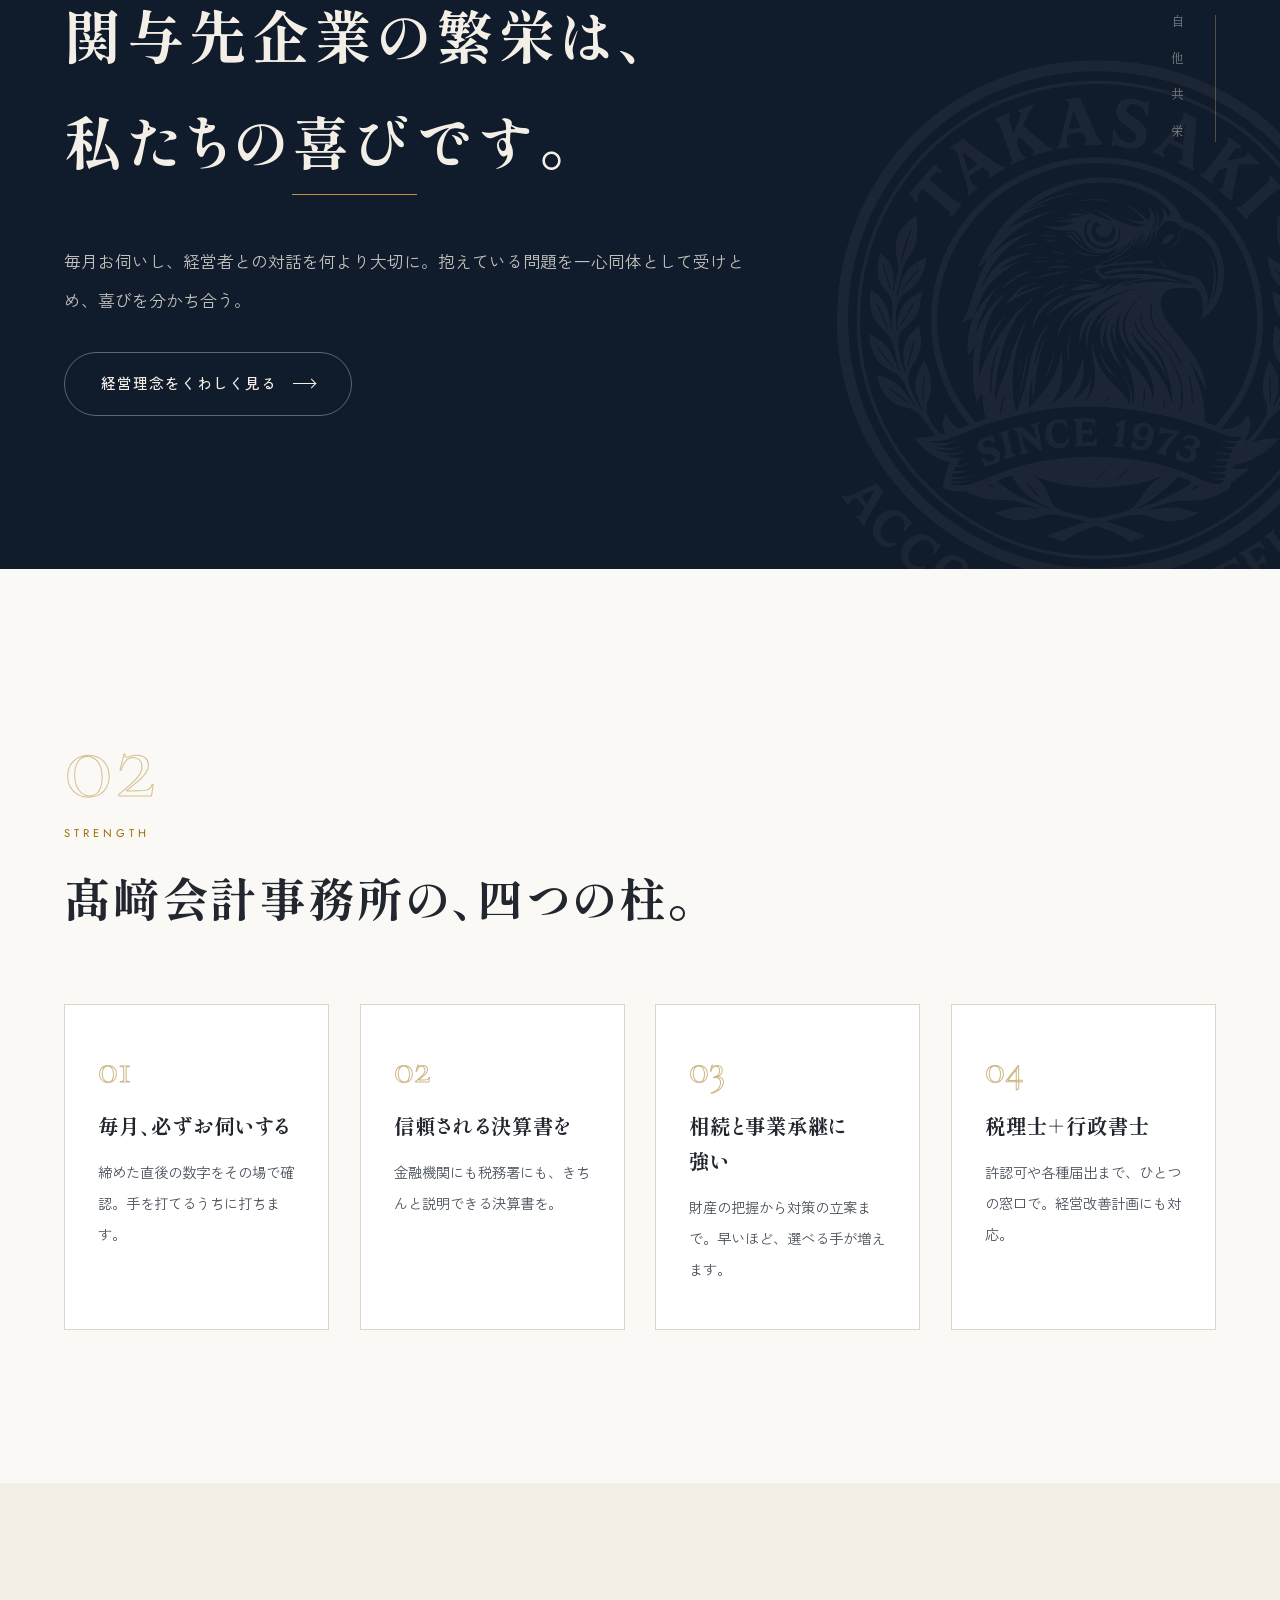
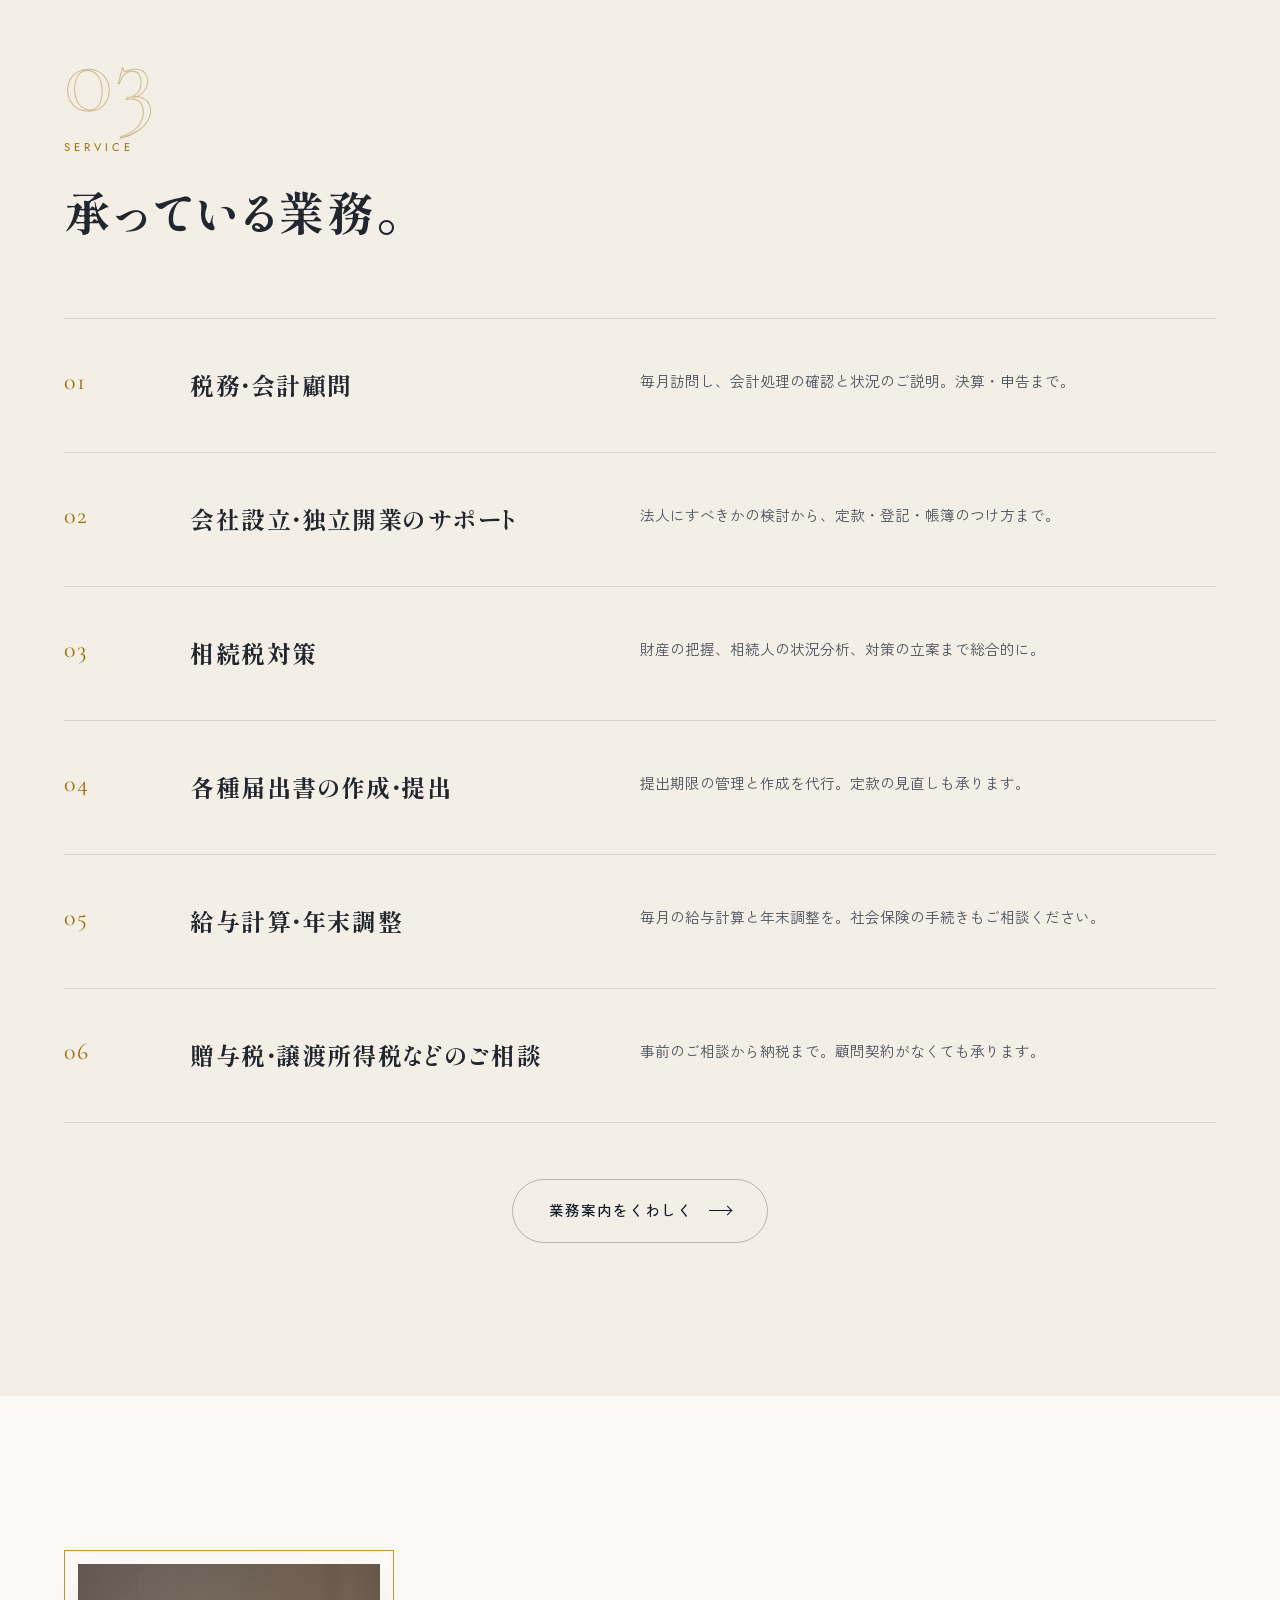
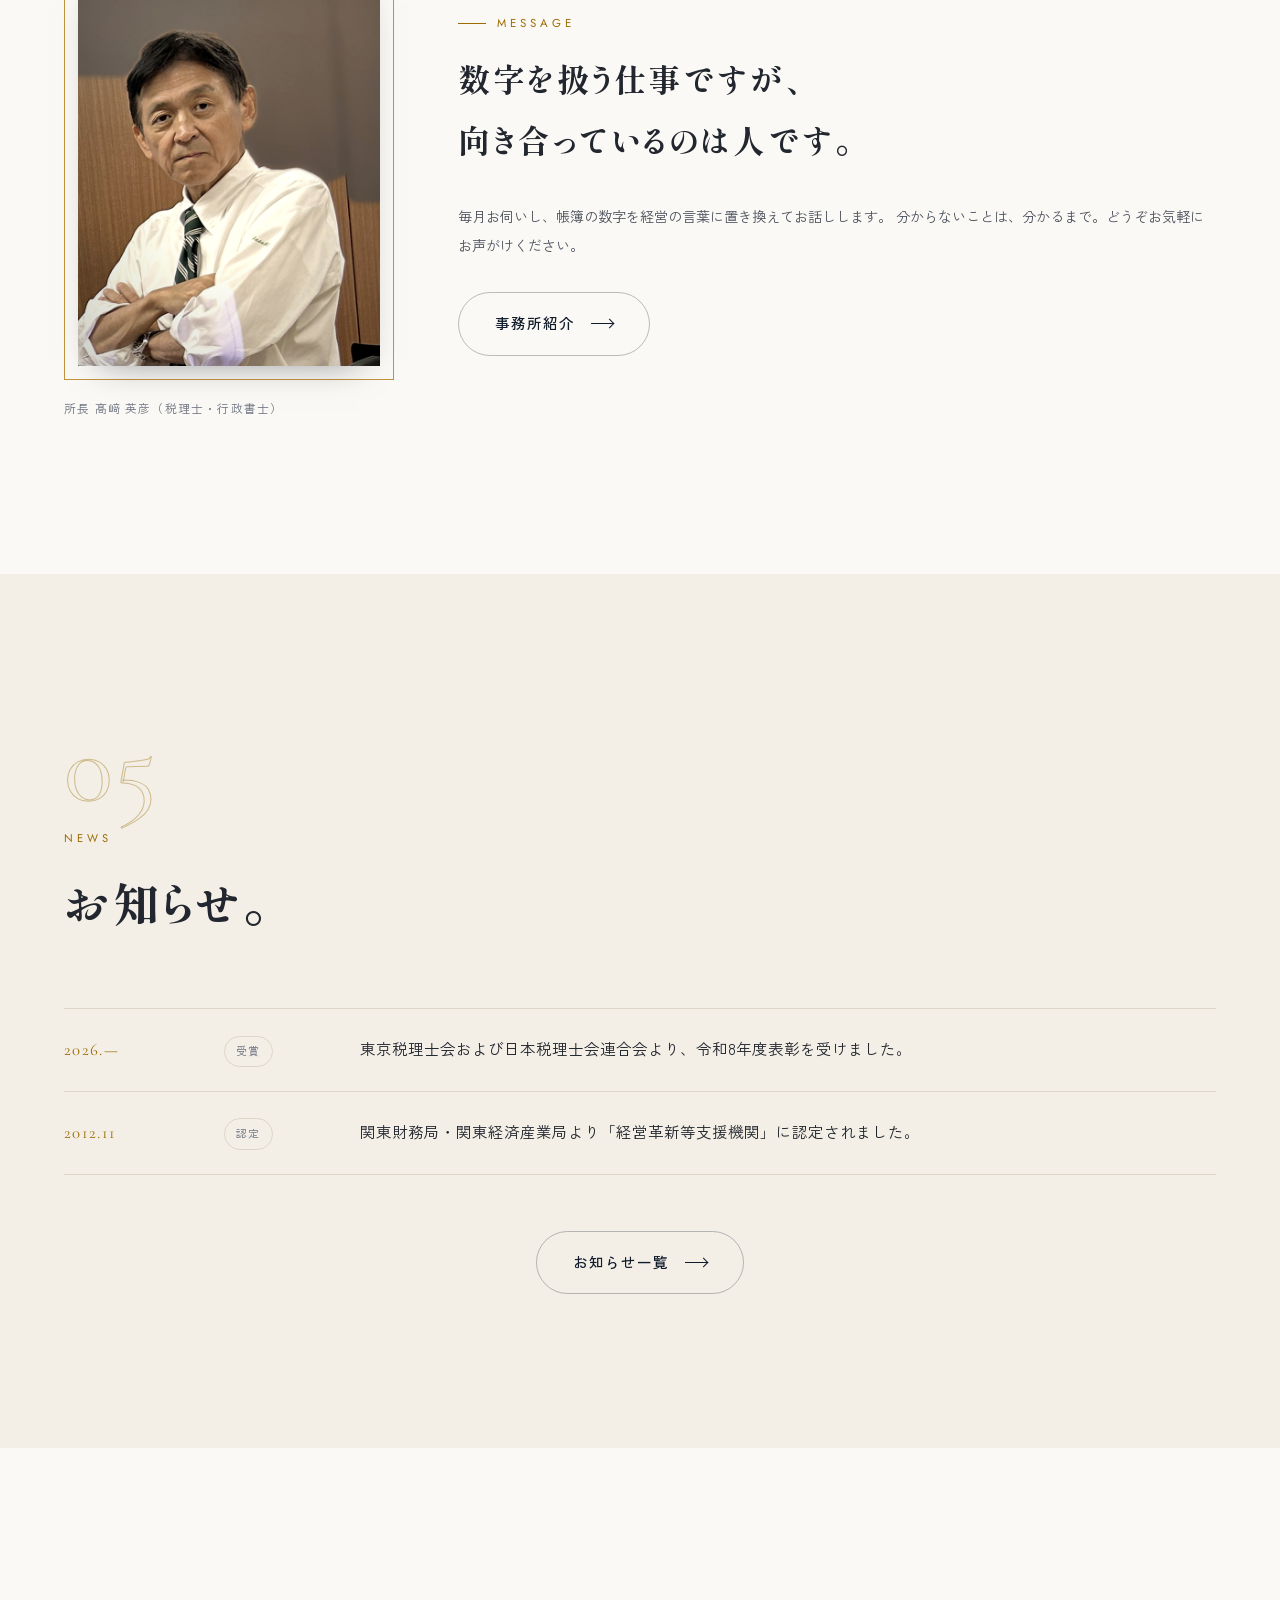
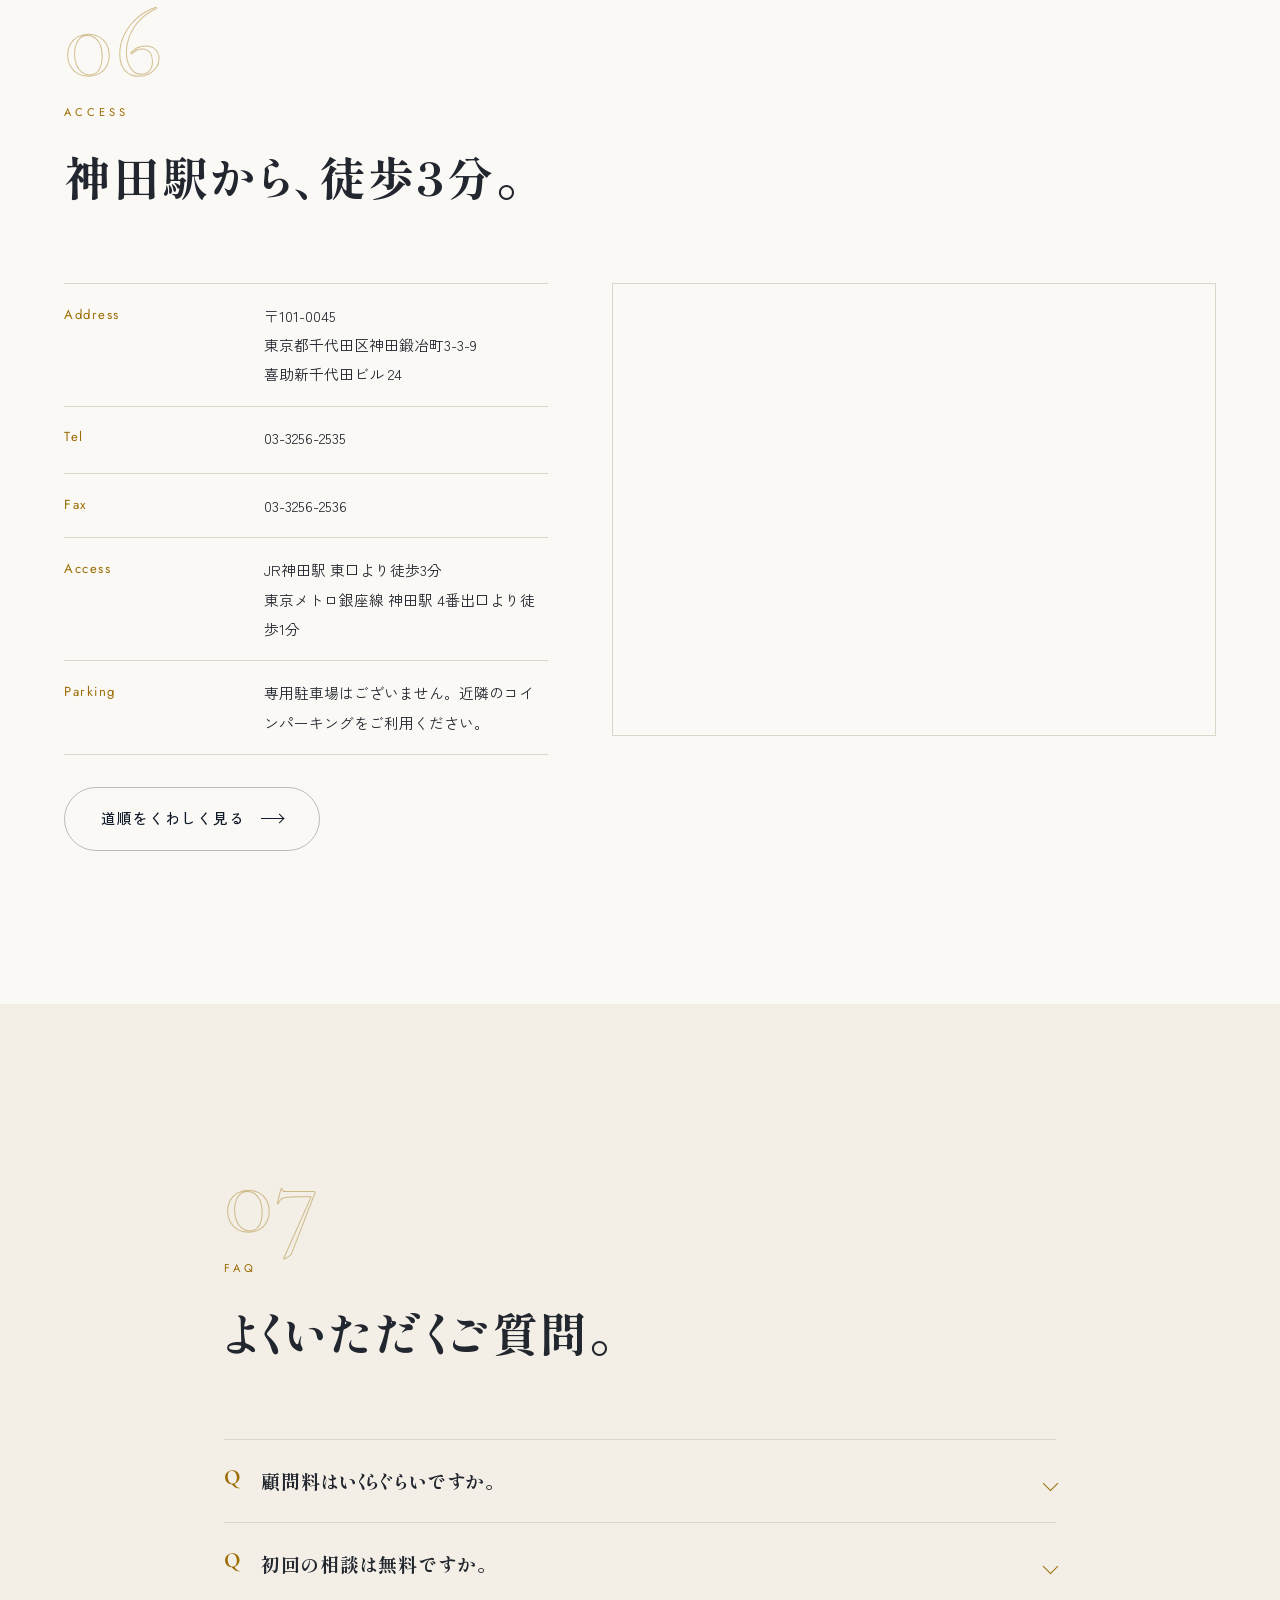
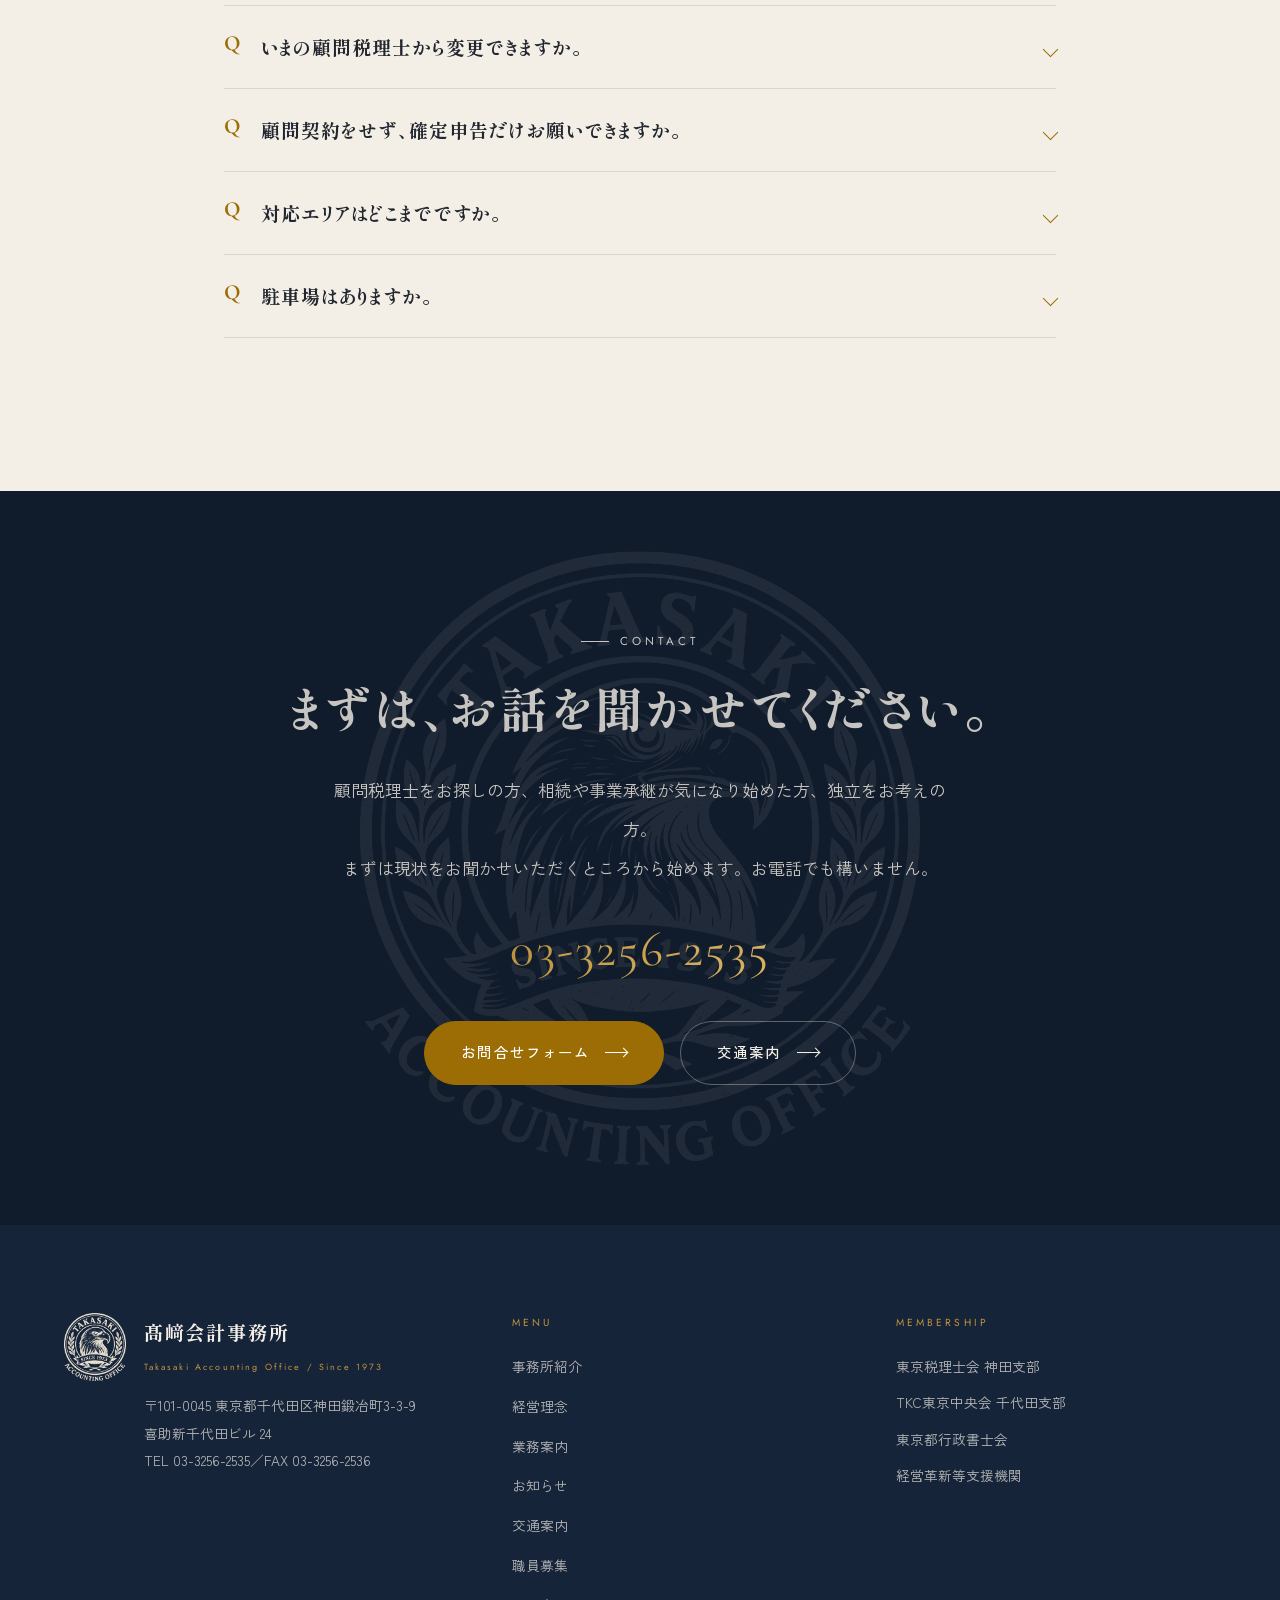
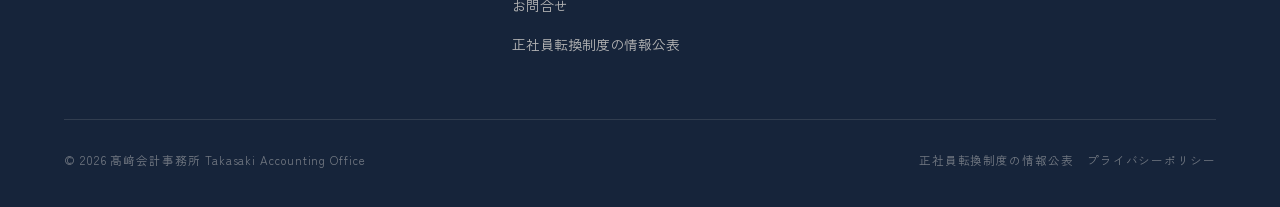
==== commit 50f3ed54: "街と室内の写真を追加（トップのモザイク帯／経営理念／業務案内） Unsplash License（商用利用可・許諾不要・クレジット表記不要）の素材を 6点使用。出典は CREDITS.md に記録した" ====
--- a/index.html
+++ b/index.html
@@ -216,6 +216,26 @@
 </section>
 
 
+<!-- ============ 神田という街 ============ -->
+<section class="sec" id="machi" style="padding-block:clamp(2.5rem,6vw,4rem)">
+  <div class="wrap">
+    <div class="sechead">
+      <span class="sechead__en">Kanda</span>
+      <h2 class="sechead__jp split">この街で、仕事をしています。</h2>
+    </div>
+    <div class="mosaic" data-reveal>
+      <figure><img src="assets/img/machi1.jpg?v=0c4a2eff" alt="神田界隈の路地" width="900" height="1201" loading="lazy"></figure>
+      <figure><img src="assets/img/machi2.jpg?v=860c5366" alt="古くからの店が残る通り" width="860" height="645" loading="lazy"></figure>
+      <figure><img src="assets/img/machi3.jpg?v=d0e958a4" alt="神田の商店が並ぶ通り" width="860" height="645" loading="lazy"></figure>
+      <figure><img src="assets/img/machi5.jpg?v=787e4063" alt="オフィスビルの外観" width="860" height="645" loading="lazy"></figure>
+      <figure><img src="assets/img/machi4.jpg?v=7e5301cc" alt="街路樹とオフィス街" width="860" height="645" loading="lazy"></figure>
+    </div>
+    <p class="gen__txt mt-m" data-reveal style="max-width:40em">
+      神田鍛冶町に事務所を構えて五十余年。小さな商いも、大きくなった会社も、この街で見てきました。
+    </p>
+  </div>
+</section>
+
 <!-- ============ 01 経営理念 ============ -->
 <section class="sec sec--ink" id="philosophy">
   <div class="wrap">
--- a/assets/css/style.css
+++ b/assets/css/style.css
@@ -949,6 +949,13 @@
   margin-top: 3rem;
   max-width: 44em;
 }
+/* 写真を並べるときは幅の制限を外し、文章だけ読みやすい字詰めに保つ */
+.philo__body.duo {
+  max-width: none;
+}
+.philo__body.duo > div {
+  max-width: 34em;
+}
 @media (max-width: 780px) {
   .philo {
     grid-template-columns: 1fr;
@@ -2070,6 +2077,117 @@
   font-size: 0.78rem;
   line-height: 1.9;
   color: var(--muted);
+}
+
+/* ---------- 19b-2b. 写真の帯と、文章＋写真 ---------- */
+
+/* 街の写真を組んだ帯 */
+.mosaic {
+  display: grid;
+  grid-template-columns: repeat(2, 1fr);
+  gap: clamp(0.5rem, 1.4vw, 0.9rem);
+}
+.mosaic figure {
+  margin: 0;
+  overflow: hidden;
+  background: var(--paper-2);
+}
+.mosaic img {
+  display: block;
+  width: 100%;
+  height: 100%;
+  object-fit: cover;
+  filter: saturate(0.94) contrast(1.02);
+  transition: scale 0.9s cubic-bezier(0.2, 0.7, 0.2, 1);
+}
+.mosaic figure:hover img {
+  scale: 1.035;
+}
+.mosaic figure:nth-child(1) {
+  grid-column: span 2;
+  aspect-ratio: 16 / 10;
+}
+.mosaic figure:nth-child(n + 2) {
+  aspect-ratio: 1 / 1;
+}
+
+@media (min-width: 780px) {
+  .mosaic {
+    grid-template-columns: repeat(12, 1fr);
+    grid-auto-rows: clamp(135px, 15.5vw, 215px);
+  }
+  .mosaic figure {
+    aspect-ratio: auto !important;
+  }
+  .mosaic figure:nth-child(1) {
+    grid-column: 1 / 5;
+    grid-row: 1 / 3;
+  }
+  .mosaic figure:nth-child(2) {
+    grid-column: 5 / 9;
+    grid-row: 1 / 2;
+  }
+  .mosaic figure:nth-child(3) {
+    grid-column: 9 / 13;
+    grid-row: 1 / 2;
+  }
+  .mosaic figure:nth-child(4) {
+    grid-column: 5 / 8;
+    grid-row: 2 / 3;
+  }
+  .mosaic figure:nth-child(5) {
+    grid-column: 8 / 13;
+    grid-row: 2 / 3;
+  }
+}
+
+/* 文章と写真を左右に（.split は本文を1字ずつ分解するJSが使うので別名にする） */
+.duo {
+  display: grid;
+  grid-template-columns: 1fr;
+  gap: clamp(1.8rem, 5vw, 4rem);
+  align-items: center;
+}
+@media (min-width: 860px) {
+  .duo {
+    grid-template-columns: minmax(0, 1fr) minmax(0, 1.05fr);
+  }
+  .duo--flip > :first-child {
+    order: 2;
+  }
+}
+.duo__fig {
+  margin: 0;
+  position: relative;
+}
+.duo__fig img {
+  display: block;
+  width: 100%;
+  height: auto;
+  filter: saturate(0.94) contrast(1.02);
+}
+/* 紺地のうえに置くときは、金の細い罫で受ける */
+.sec--ink .duo__fig img {
+  border: 1px solid rgba(232, 198, 122, 0.28);
+}
+
+/* 幅いっぱいの一枚 */
+.band {
+  margin: 0;
+  overflow: hidden;
+  aspect-ratio: 21 / 8;
+}
+.band img {
+  display: block;
+  width: 100%;
+  height: 100%;
+  object-fit: cover;
+  filter: saturate(0.94) contrast(1.02);
+}
+@media (max-width: 620px) {
+  .band {
+    aspect-ratio: 3 / 2;
+  }
 }
 
 /* ---------- 19b-3. 情報公表ページ ---------- */
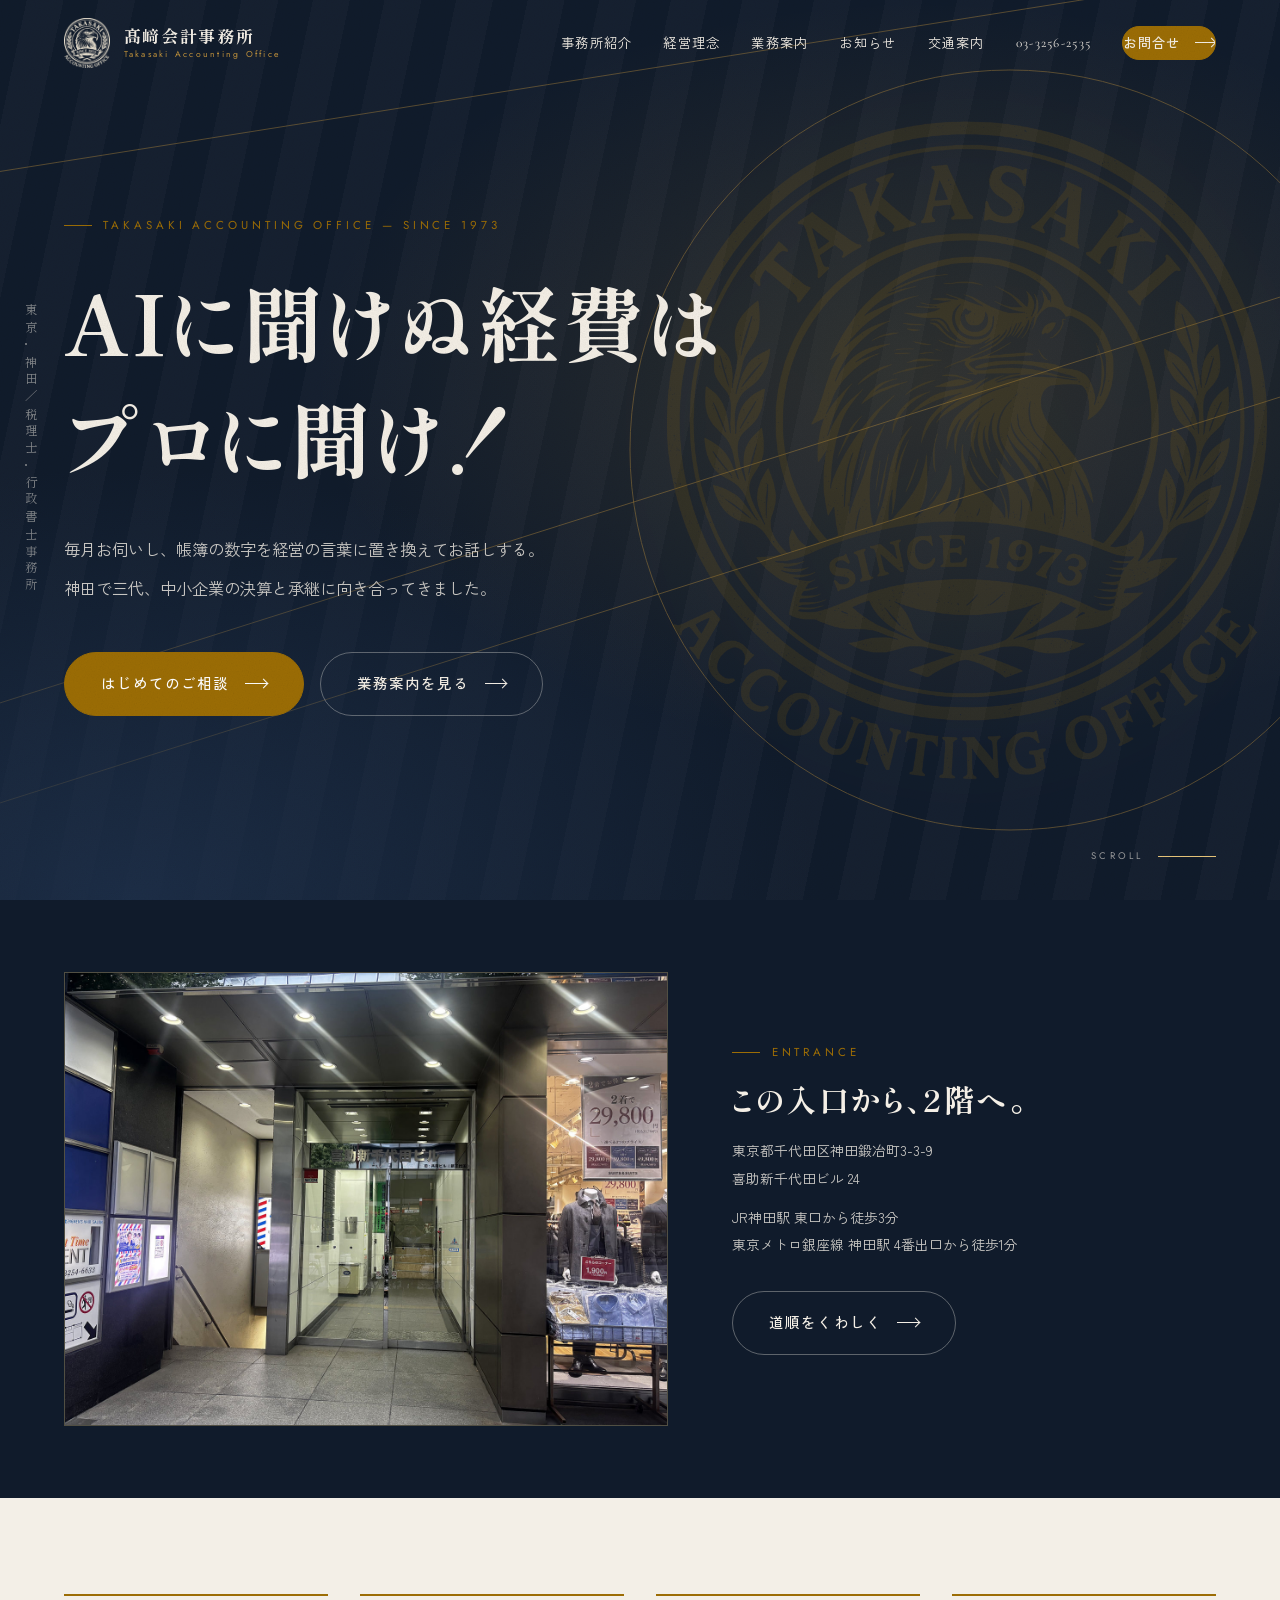
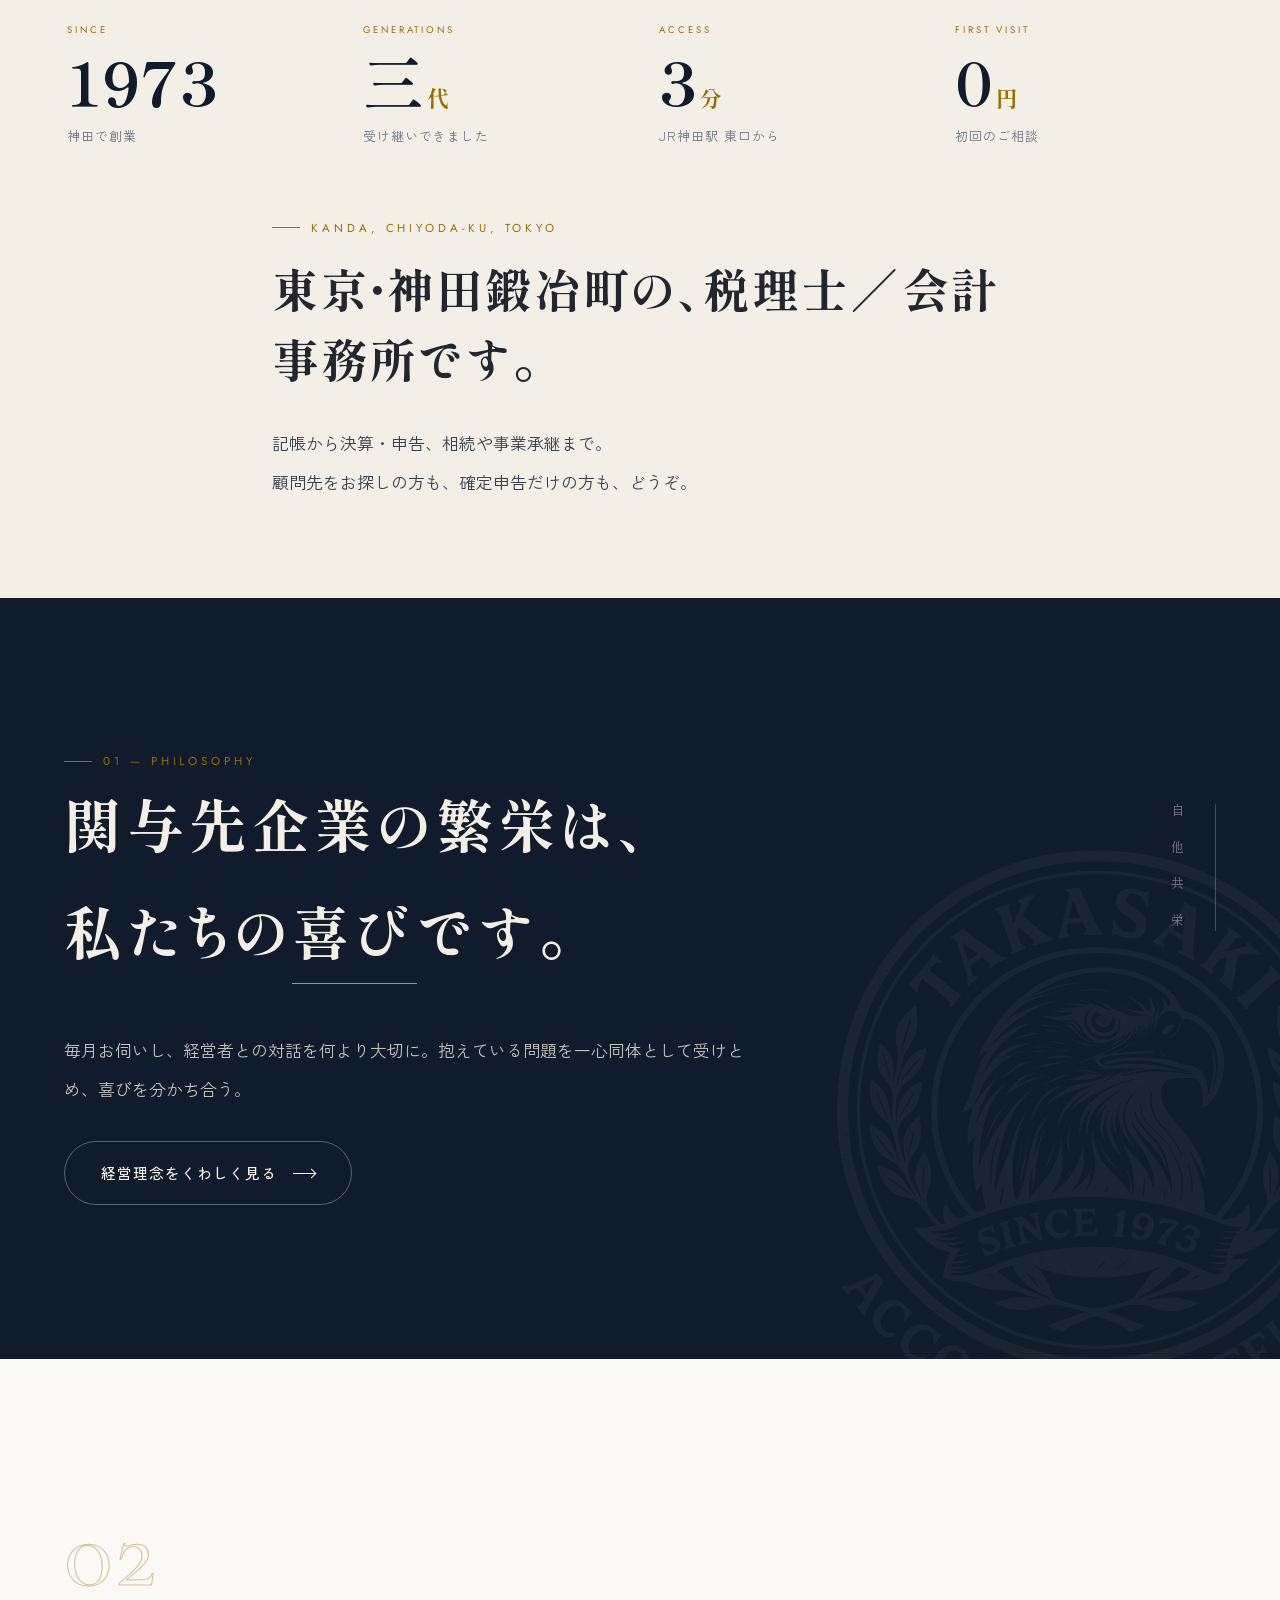
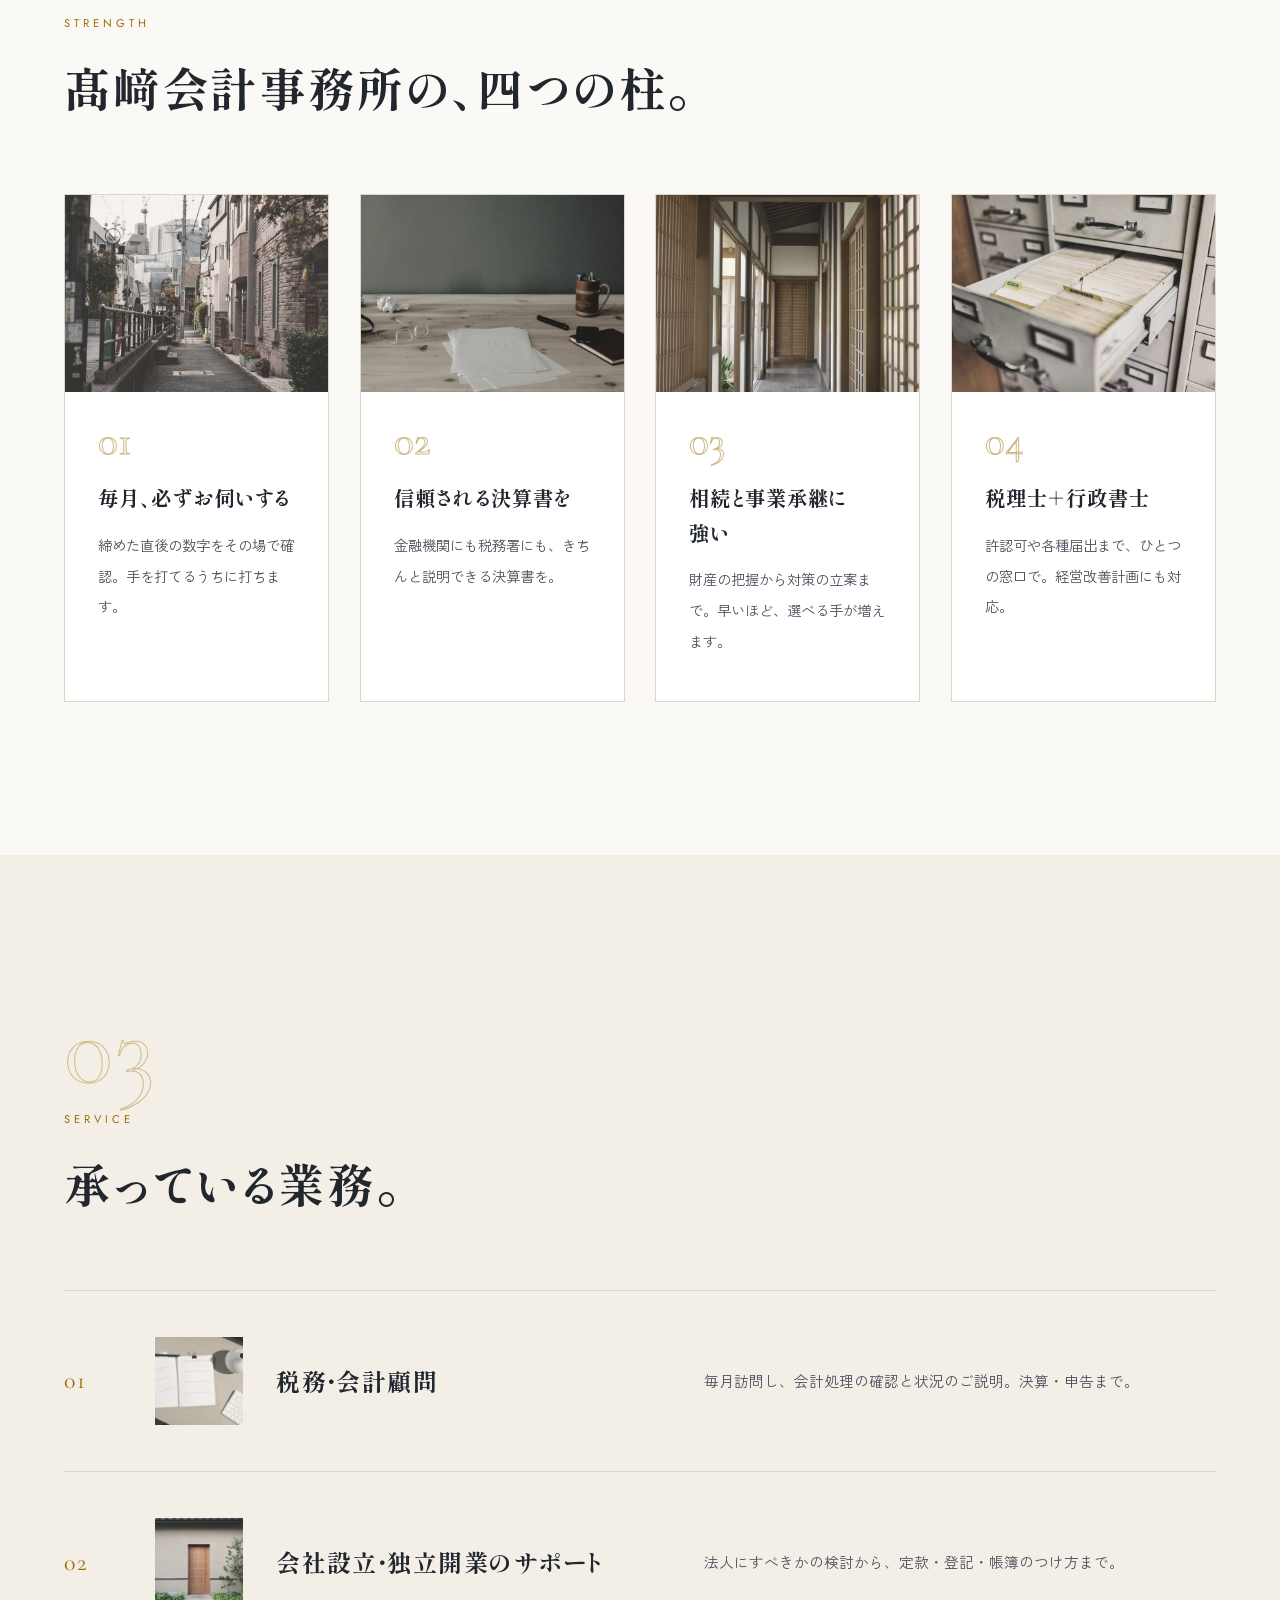
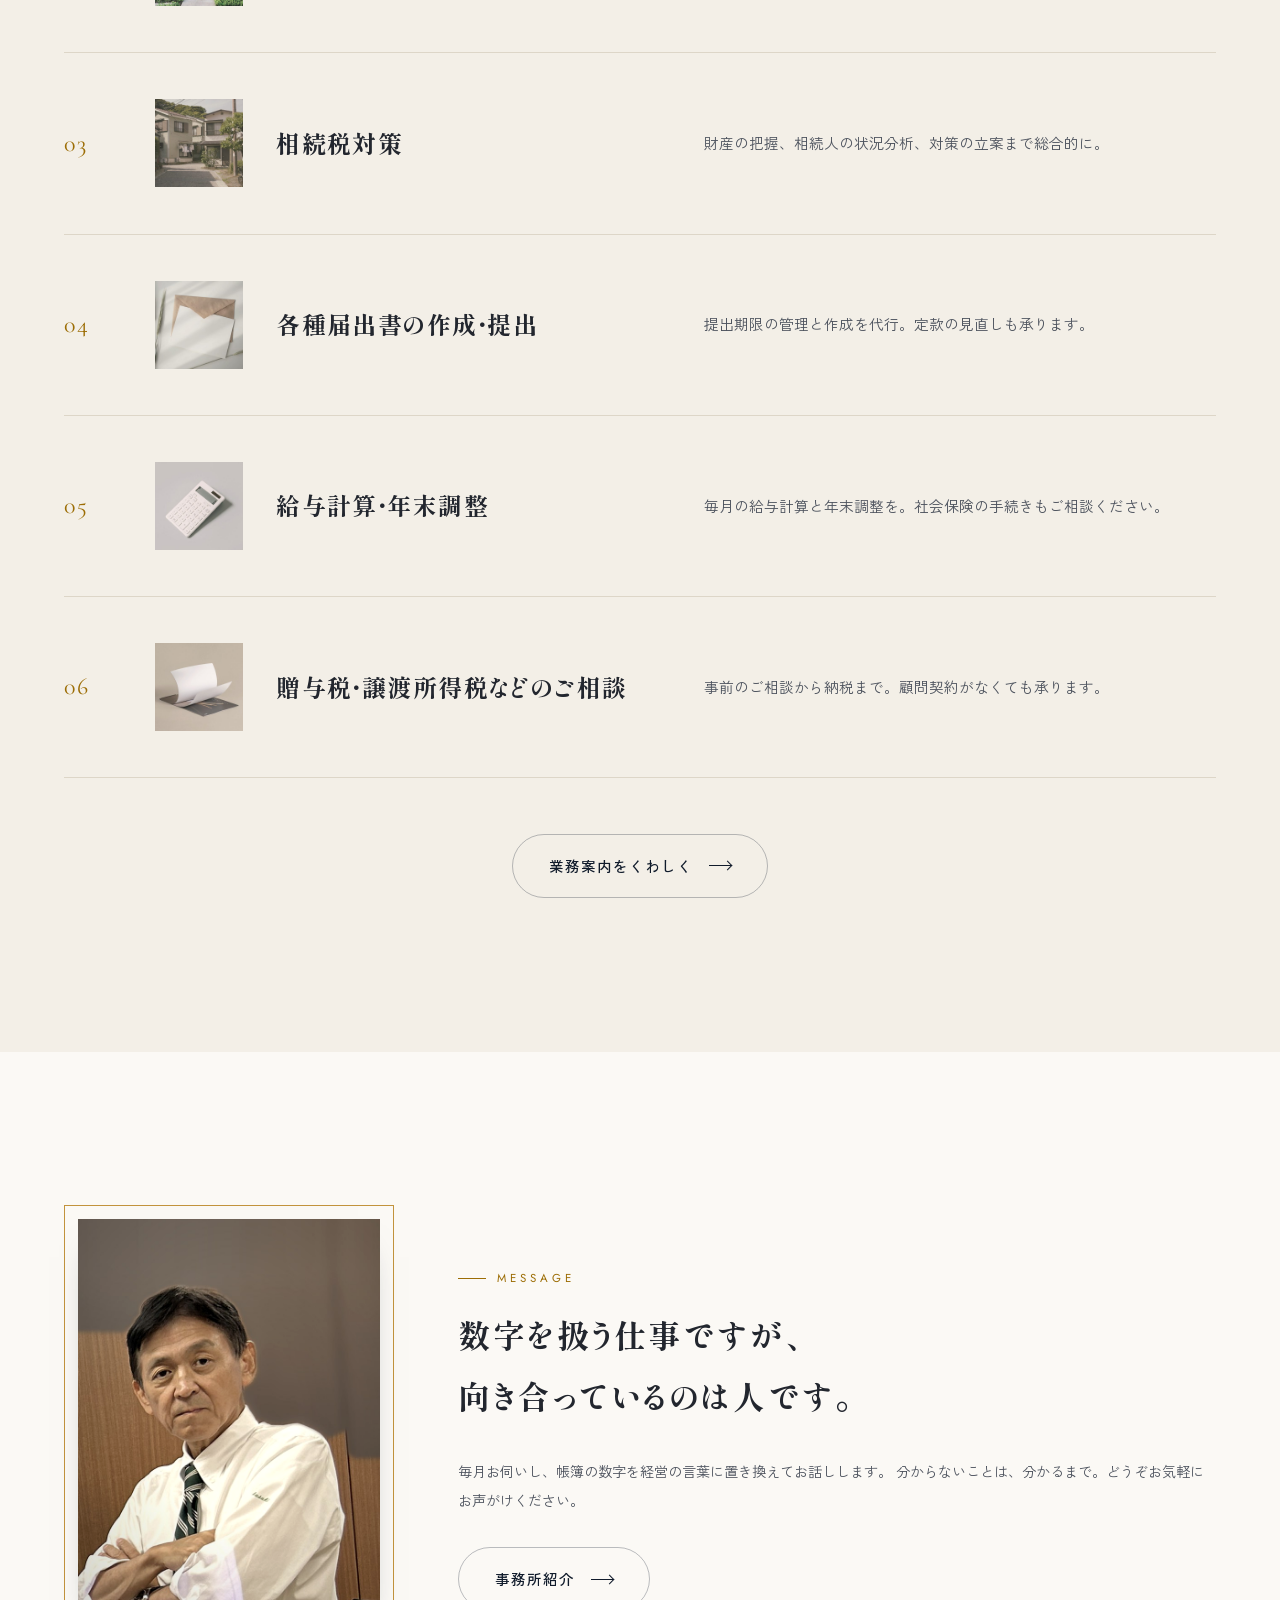
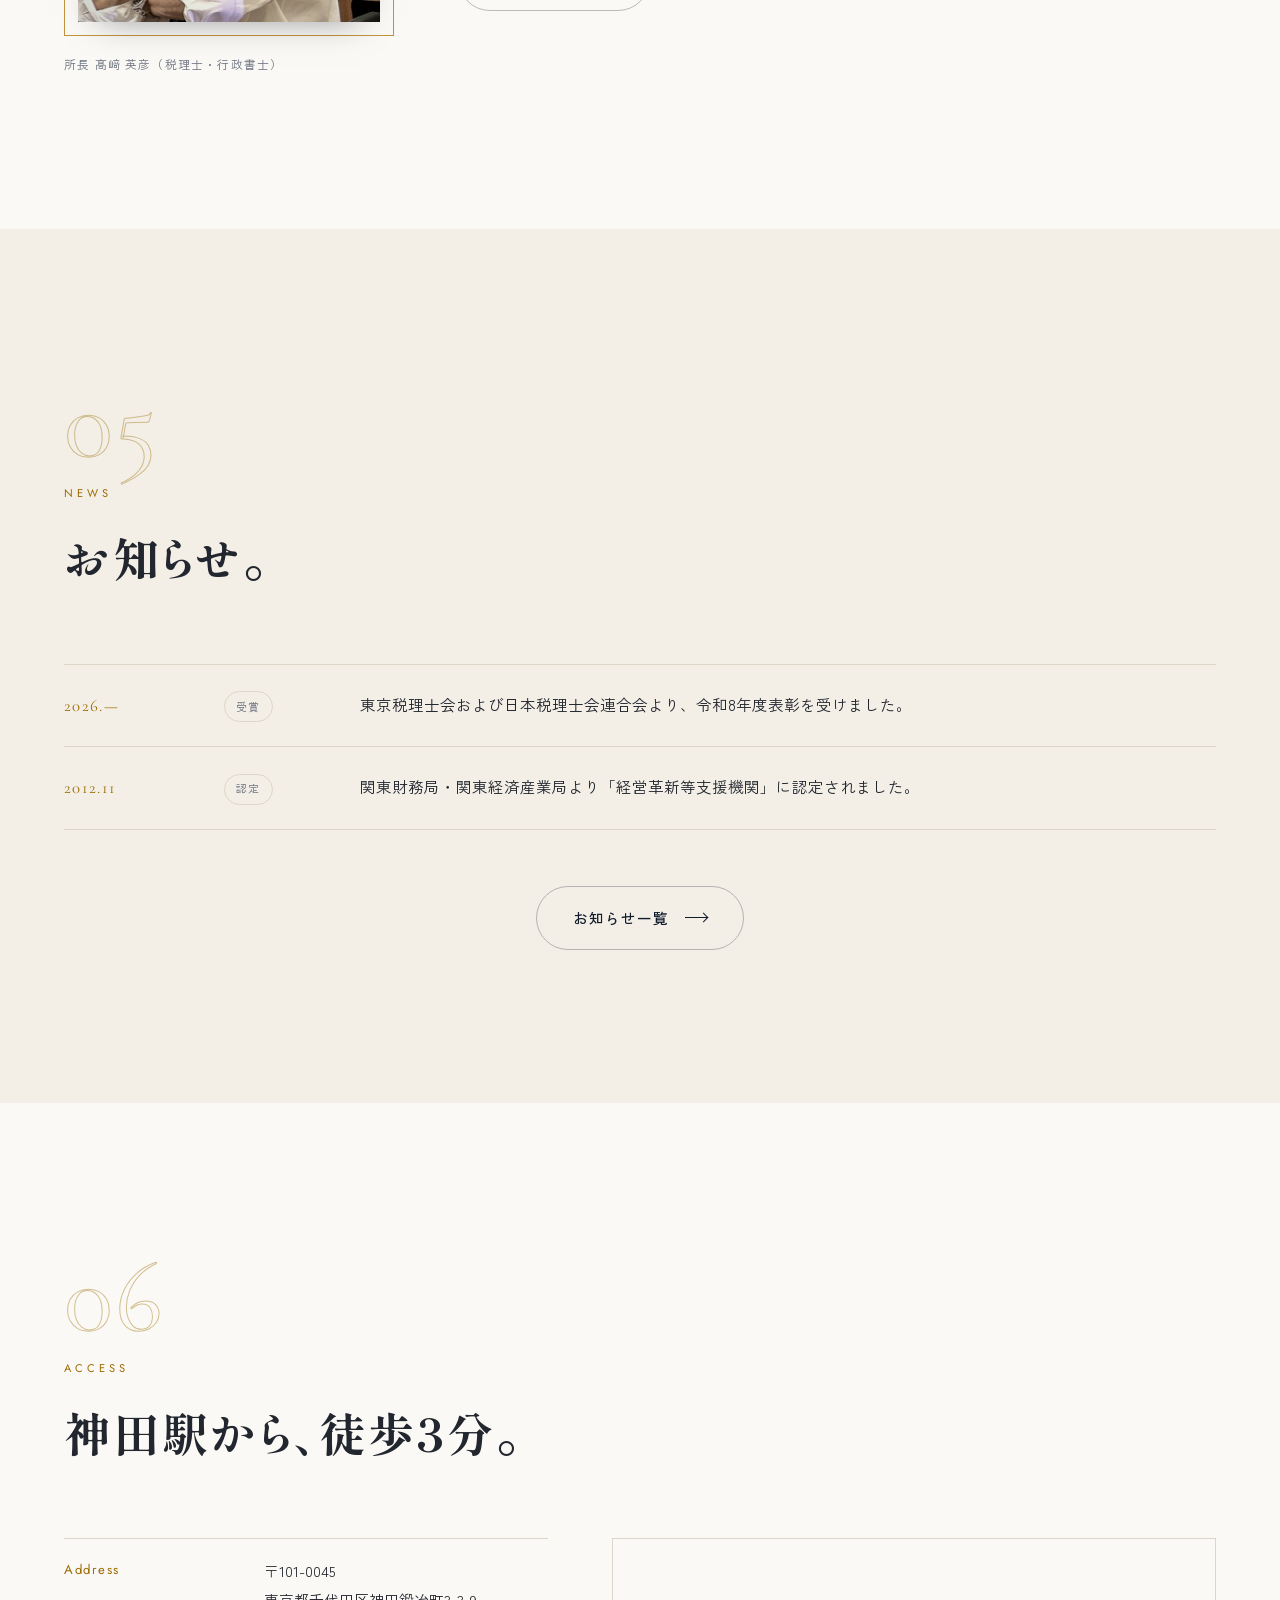
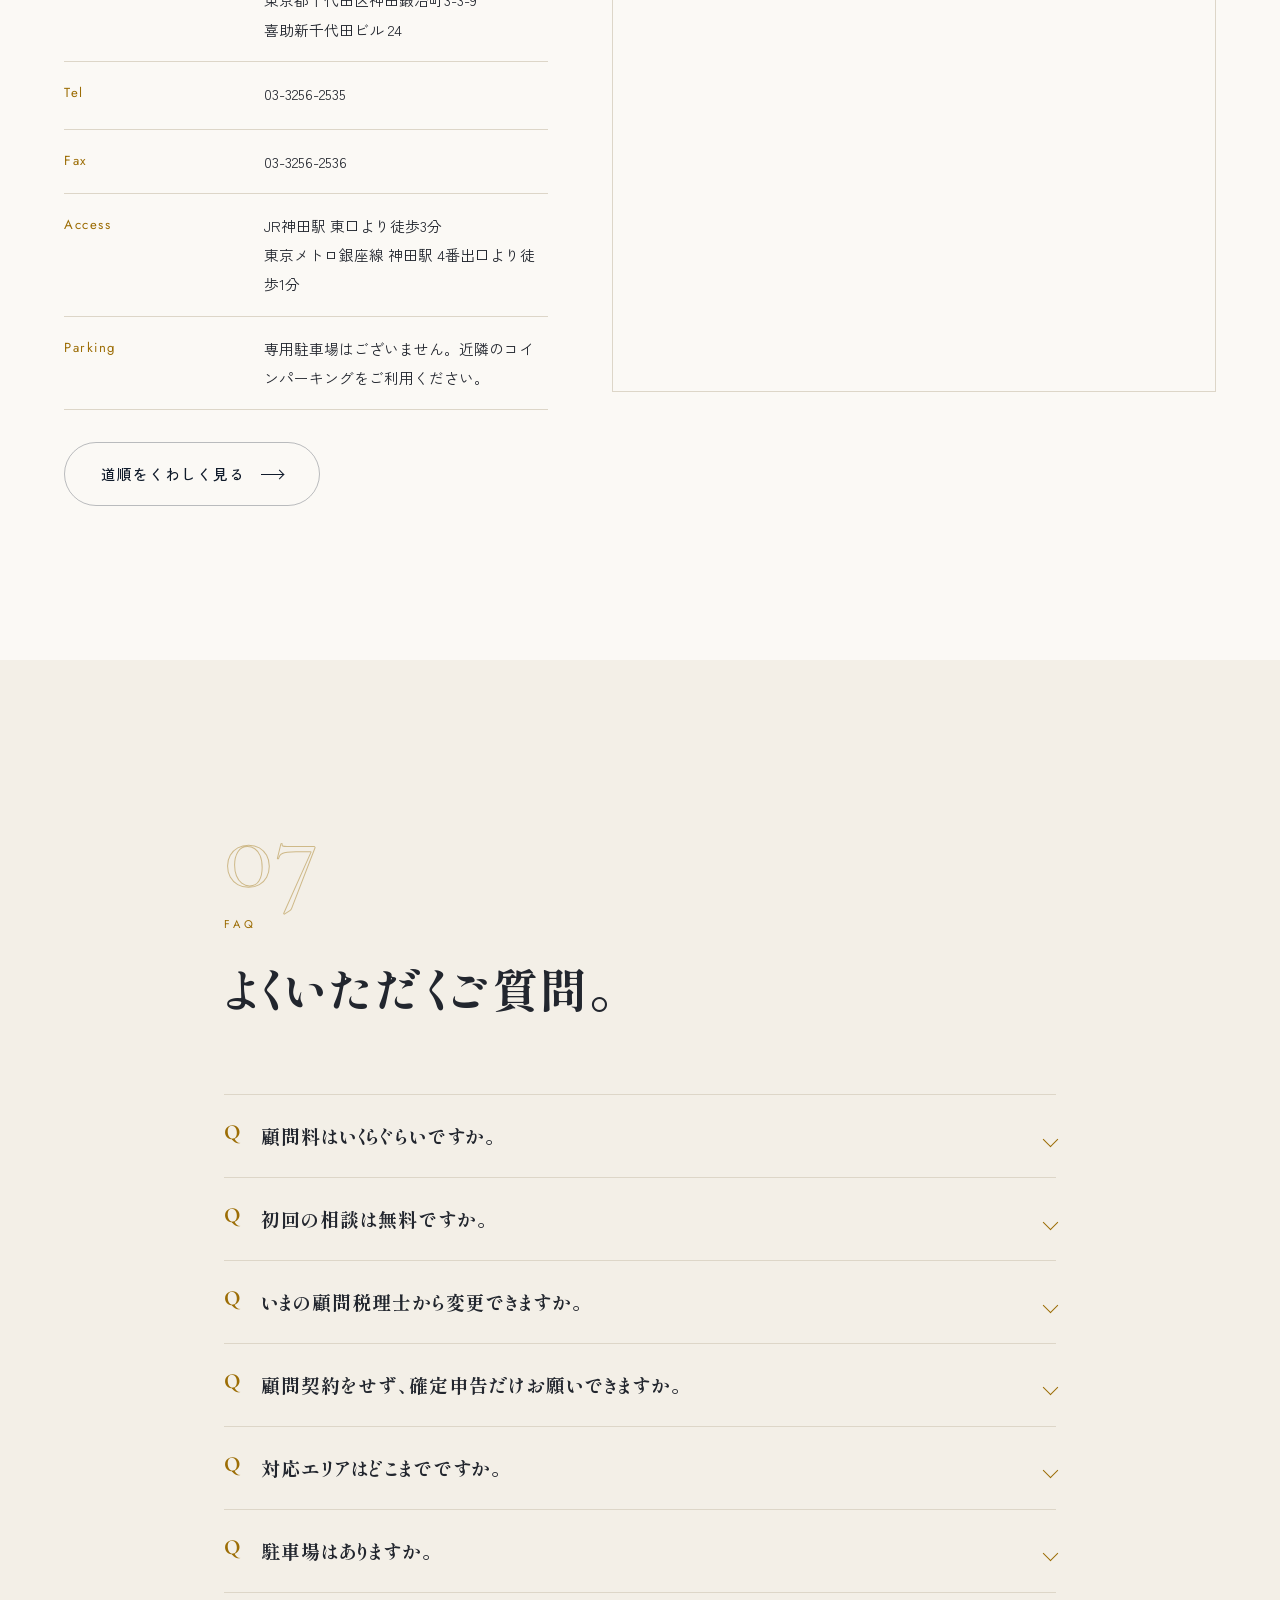
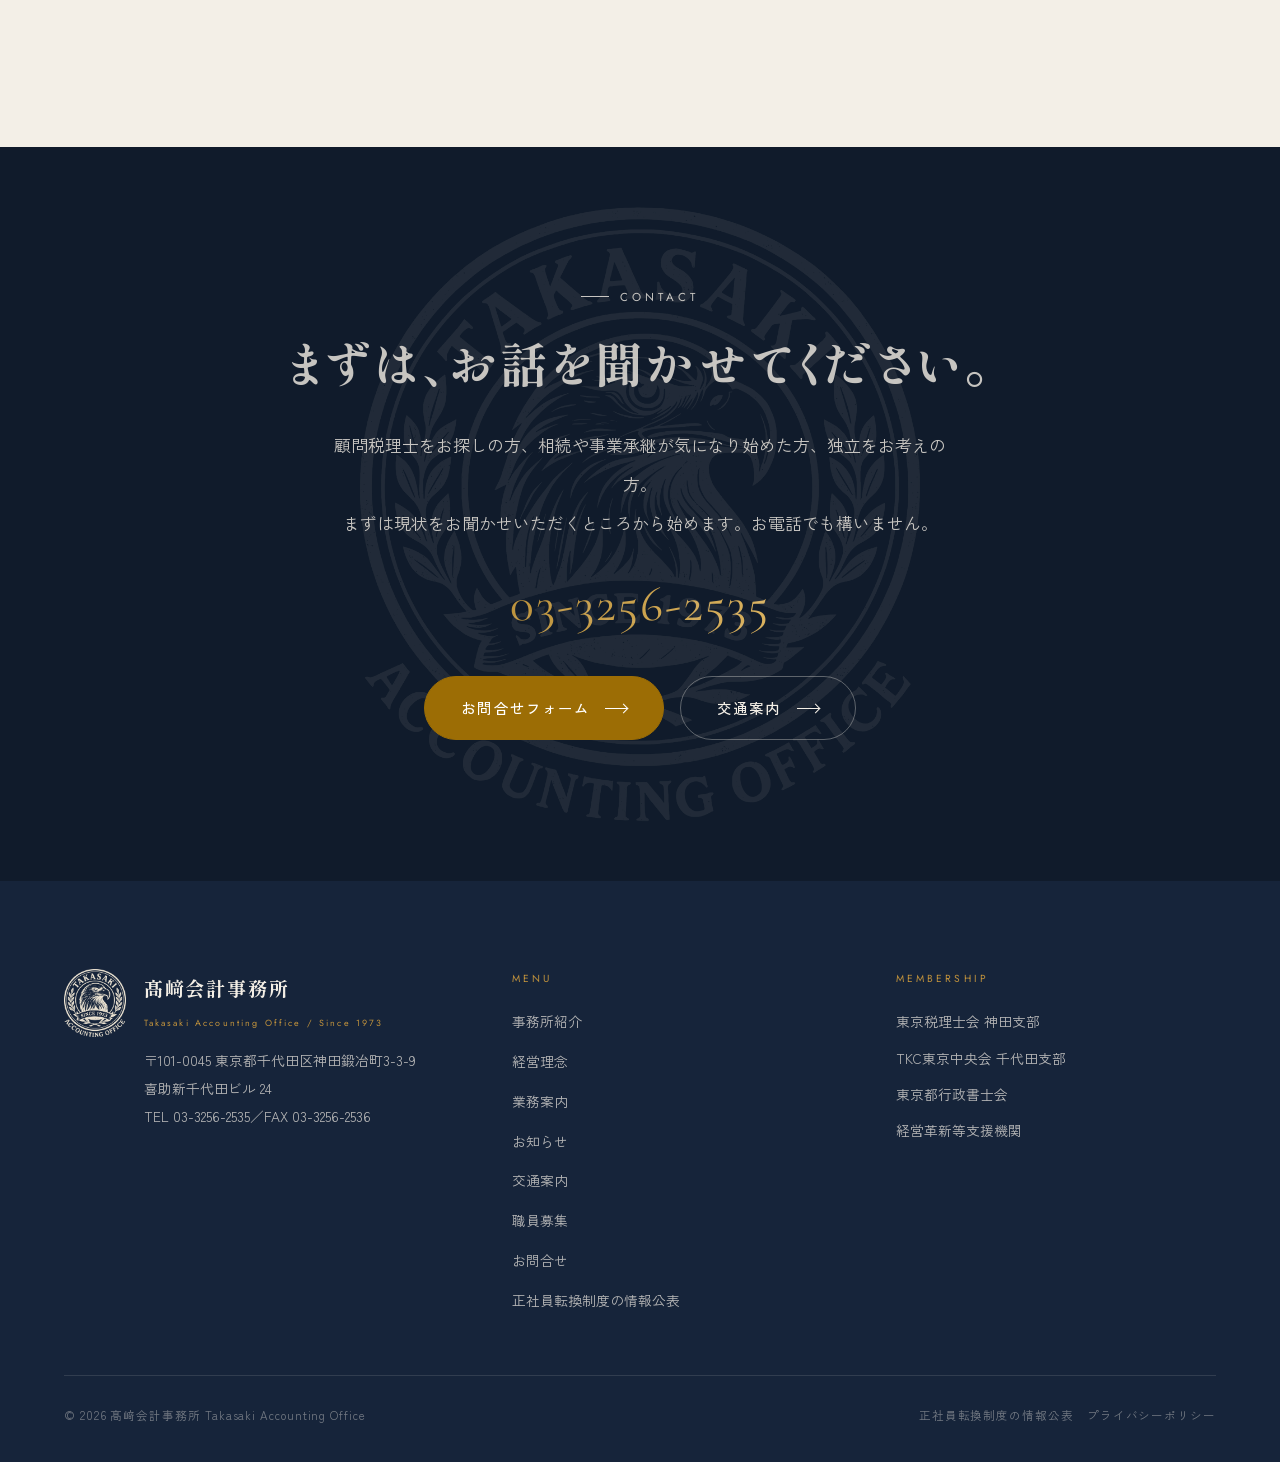
==== commit 87f74ade: "トップの街の帯をやめ、四つの柱と業務一覧に静かな写真を入れた 街の帯は内容とつながらない飾りで、看板の赤や黄が紺と金に対して 強すぎた。項目そのものに写真を結びつける形に改めた。  - 「この街で、仕" ====
--- a/index.html
+++ b/index.html
@@ -216,25 +216,6 @@
 </section>
 
 
-<!-- ============ 神田という街 ============ -->
-<section class="sec" id="machi" style="padding-block:clamp(2.5rem,6vw,4rem)">
-  <div class="wrap">
-    <div class="sechead">
-      <span class="sechead__en">Kanda</span>
-      <h2 class="sechead__jp split">この街で、仕事をしています。</h2>
-    </div>
-    <div class="mosaic" data-reveal>
-      <figure><img src="assets/img/machi1.jpg?v=0c4a2eff" alt="神田界隈の路地" width="900" height="1201" loading="lazy"></figure>
-      <figure><img src="assets/img/machi2.jpg?v=860c5366" alt="古くからの店が残る通り" width="860" height="645" loading="lazy"></figure>
-      <figure><img src="assets/img/machi3.jpg?v=d0e958a4" alt="神田の商店が並ぶ通り" width="860" height="645" loading="lazy"></figure>
-      <figure><img src="assets/img/machi5.jpg?v=787e4063" alt="オフィスビルの外観" width="860" height="645" loading="lazy"></figure>
-      <figure><img src="assets/img/machi4.jpg?v=7e5301cc" alt="街路樹とオフィス街" width="860" height="645" loading="lazy"></figure>
-    </div>
-    <p class="gen__txt mt-m" data-reveal style="max-width:40em">
-      神田鍛冶町に事務所を構えて五十余年。小さな商いも、大きくなった会社も、この街で見てきました。
-    </p>
-  </div>
-</section>
 
 <!-- ============ 01 経営理念 ============ -->
 <section class="sec sec--ink" id="philosophy">
@@ -270,22 +251,26 @@
     </div>
 
     <div class="grid-3" data-stagger>
-      <article class="card" data-reveal>
+      <article class="card card--img" data-reveal>
+        <figure class="card__fig"><img src="assets/img/pil1.jpg?v=89b3b3a5" alt="神田の路地" width="760" height="570" loading="lazy"></figure>
         <span class="card__no">01</span>
         <h3 class="card__t">毎月、必ずお伺いする</h3>
         <p class="card__d">締めた直後の数字をその場で確認。手を打てるうちに打ちます。</p>
       </article>
-      <article class="card" data-reveal>
+      <article class="card card--img" data-reveal>
+        <figure class="card__fig"><img src="assets/img/pil2.jpg?v=6701d439" alt="机の上の書類" width="760" height="570" loading="lazy"></figure>
         <span class="card__no">02</span>
         <h3 class="card__t">信頼される決算書を</h3>
         <p class="card__d">金融機関にも税務署にも、きちんと説明できる決算書を。</p>
       </article>
-      <article class="card" data-reveal>
+      <article class="card card--img" data-reveal>
+        <figure class="card__fig"><img src="assets/img/pil3.jpg?v=fb825d97" alt="日本家屋の廊下" width="760" height="570" loading="lazy"></figure>
         <span class="card__no">03</span>
         <h3 class="card__t">相続と事業承継に強い</h3>
         <p class="card__d">財産の把握から対策の立案まで。早いほど、選べる手が増えます。</p>
       </article>
-      <article class="card" data-reveal>
+      <article class="card card--img" data-reveal>
+        <figure class="card__fig"><img src="assets/img/pil4.jpg?v=66c4e978" alt="書類の整理棚" width="760" height="570" loading="lazy"></figure>
         <span class="card__no">04</span>
         <h3 class="card__t">税理士＋行政書士</h3>
         <p class="card__d">許認可や各種届出まで、ひとつの窓口で。経営改善計画にも対応。</p>
@@ -306,31 +291,37 @@
     <div class="svc">
       <a class="svc__item" href="service.html#komon">
         <span class="svc__no">01</span>
+        <span class="svc__thumb"><img src="assets/img/svc1.jpg?v=2655ec5b" alt="手帳とペン" width="420" height="420" loading="lazy"></span>
         <span class="svc__t">税務・会計顧問</span>
         <span class="svc__d">毎月訪問し、会計処理の確認と状況のご説明。決算・申告まで。</span>
       </a>
       <a class="svc__item" href="service.html#setsuritsu">
         <span class="svc__no">02</span>
+        <span class="svc__thumb"><img src="assets/img/svc2.jpg?v=ca69ec6d" alt="木の扉" width="420" height="420" loading="lazy"></span>
         <span class="svc__t">会社設立・独立開業のサポート</span>
         <span class="svc__d">法人にすべきかの検討から、定款・登記・帳簿のつけ方まで。</span>
       </a>
       <a class="svc__item" href="service.html#souzoku">
         <span class="svc__no">03</span>
+        <span class="svc__thumb"><img src="assets/img/svc3.jpg?v=d763fbd0" alt="住宅街" width="420" height="420" loading="lazy"></span>
         <span class="svc__t">相続税対策</span>
         <span class="svc__d">財産の把握、相続人の状況分析、対策の立案まで総合的に。</span>
       </a>
       <a class="svc__item" href="service.html#todokede">
         <span class="svc__no">04</span>
+        <span class="svc__thumb"><img src="assets/img/svc4.jpg?v=a1deda3b" alt="封筒と書類" width="420" height="420" loading="lazy"></span>
         <span class="svc__t">各種届出書の作成・提出</span>
         <span class="svc__d">提出期限の管理と作成を代行。定款の見直しも承ります。</span>
       </a>
       <a class="svc__item" href="service.html#kyuyo">
         <span class="svc__no">05</span>
+        <span class="svc__thumb"><img src="assets/img/svc5.jpg?v=e20b106f" alt="電卓" width="420" height="420" loading="lazy"></span>
         <span class="svc__t">給与計算・年末調整</span>
         <span class="svc__d">毎月の給与計算と年末調整を。社会保険の手続きもご相談ください。</span>
       </a>
       <a class="svc__item" href="service.html#sonota">
         <span class="svc__no">06</span>
+        <span class="svc__thumb"><img src="assets/img/svc6.jpg?v=ac318681" alt="めくれた紙" width="420" height="420" loading="lazy"></span>
         <span class="svc__t">贈与税・譲渡所得税などのご相談</span>
         <span class="svc__d">事前のご相談から納税まで。顧問契約がなくても承ります。</span>
       </a>
--- a/assets/css/style.css
+++ b/assets/css/style.css
@@ -972,8 +972,9 @@
   gap: clamp(1.1rem, 2.4vw, 1.9rem);
 }
 .card {
+  --cardpad-x: clamp(1.5rem, 2.6vw, 2.2rem);
   position: relative;
-  padding: clamp(2rem, 3.4vw, 2.9rem) clamp(1.5rem, 2.6vw, 2.2rem);
+  padding: clamp(2rem, 3.4vw, 2.9rem) var(--cardpad-x);
   background: #fff;
   border: 1px solid var(--line);
   overflow: hidden;
@@ -1012,6 +1013,27 @@
 .card:hover::after {
   scale: 1 1;
 }
+/* 写真を載せた札。写真は札の左右いっぱいまで届かせる */
+.card--img {
+  padding-top: 0;
+}
+.card__fig {
+  margin: 0 calc(var(--cardpad-x) * -1) clamp(1.3rem, 2.4vw, 1.8rem);
+  overflow: hidden;
+  aspect-ratio: 4 / 3;
+  background: var(--paper-2);
+}
+.card__fig img {
+  display: block;
+  width: 100%;
+  height: 100%;
+  object-fit: cover;
+  transition: scale 0.9s cubic-bezier(0.2, 0.7, 0.2, 1);
+}
+.card:hover .card__fig img {
+  scale: 1.04;
+}
+
 .card__no {
   font-family: var(--latin);
   font-size: 2.6rem;
@@ -1039,9 +1061,9 @@
 }
 .svc__item {
   display: grid;
-  grid-template-columns: 5.5rem 1fr 1.4fr;
-  gap: clamp(1rem, 3vw, 2.6rem);
-  align-items: start;
+  grid-template-columns: 3.6rem 5.5rem 1fr 1.3fr;
+  gap: clamp(1rem, 2.6vw, 2.2rem);
+  align-items: center;
   padding: clamp(1.8rem, 3.6vw, 2.9rem) 0;
   border-bottom: 1px solid var(--line);
   position: relative;
@@ -1072,6 +1094,22 @@
   line-height: 1.4;
   letter-spacing: 0.08em;
 }
+.svc__thumb {
+  display: block;
+  overflow: hidden;
+  aspect-ratio: 1 / 1;
+  background: var(--paper-2);
+}
+.svc__thumb img {
+  display: block;
+  width: 100%;
+  height: 100%;
+  object-fit: cover;
+  transition: scale 0.9s cubic-bezier(0.2, 0.7, 0.2, 1);
+}
+.svc__item:hover .svc__thumb img {
+  scale: 1.05;
+}
 .svc__t {
   font-family: var(--mincho);
   font-weight: 700;
@@ -1086,10 +1124,11 @@
 }
 @media (max-width: 840px) {
   .svc__item {
-    grid-template-columns: 3.4rem 1fr;
+    grid-template-columns: 3.2rem 4.6rem 1fr;
+    gap: 0.9rem;
   }
   .svc__d {
-    grid-column: 2;
+    grid-column: 3;
   }
 }
 
@@ -2080,66 +2119,6 @@
 }
 
 /* ---------- 19b-2b. 写真の帯と、文章＋写真 ---------- */
-
-/* 街の写真を組んだ帯 */
-.mosaic {
-  display: grid;
-  grid-template-columns: repeat(2, 1fr);
-  gap: clamp(0.5rem, 1.4vw, 0.9rem);
-}
-.mosaic figure {
-  margin: 0;
-  overflow: hidden;
-  background: var(--paper-2);
-}
-.mosaic img {
-  display: block;
-  width: 100%;
-  height: 100%;
-  object-fit: cover;
-  filter: saturate(0.94) contrast(1.02);
-  transition: scale 0.9s cubic-bezier(0.2, 0.7, 0.2, 1);
-}
-.mosaic figure:hover img {
-  scale: 1.035;
-}
-.mosaic figure:nth-child(1) {
-  grid-column: span 2;
-  aspect-ratio: 16 / 10;
-}
-.mosaic figure:nth-child(n + 2) {
-  aspect-ratio: 1 / 1;
-}
-
-@media (min-width: 780px) {
-  .mosaic {
-    grid-template-columns: repeat(12, 1fr);
-    grid-auto-rows: clamp(135px, 15.5vw, 215px);
-  }
-  .mosaic figure {
-    aspect-ratio: auto !important;
-  }
-  .mosaic figure:nth-child(1) {
-    grid-column: 1 / 5;
-    grid-row: 1 / 3;
-  }
-  .mosaic figure:nth-child(2) {
-    grid-column: 5 / 9;
-    grid-row: 1 / 2;
-  }
-  .mosaic figure:nth-child(3) {
-    grid-column: 9 / 13;
-    grid-row: 1 / 2;
-  }
-  .mosaic figure:nth-child(4) {
-    grid-column: 5 / 8;
-    grid-row: 2 / 3;
-  }
-  .mosaic figure:nth-child(5) {
-    grid-column: 8 / 13;
-    grid-row: 2 / 3;
-  }
-}
 
 /* 文章と写真を左右に（.split は本文を1字ずつ分解するJSが使うので別名にする） */
 .duo {
